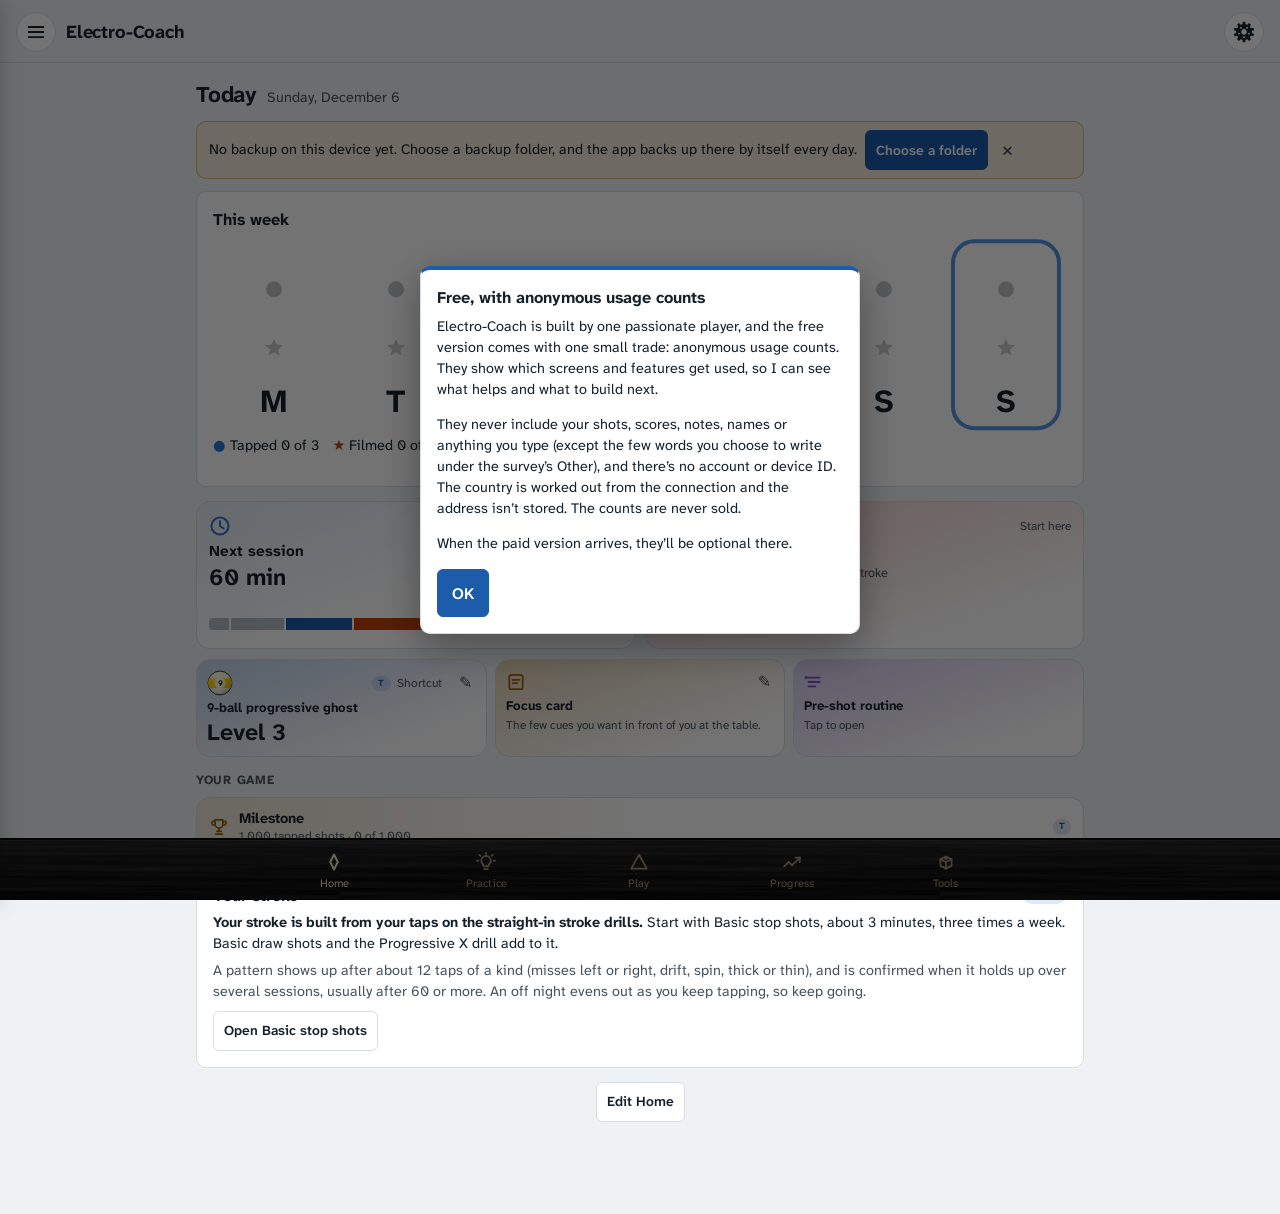
==== app/index.html @ a812d326 "Website for 0.2.14: Latest updates, the web app and the single-file copy The web app and the single-" ====
<!doctype html>
<html lang="en">
  <head>
    <meta http-equiv="Content-Security-Policy" content="default-src 'self'; script-src 'self'; style-src 'self' 'unsafe-inline'; img-src 'self' data: blob:; font-src 'self' data:; connect-src 'self' https://us.aptabase.com https://dashboard.fargorate.com; worker-src 'self'; manifest-src 'self'; object-src 'none'; base-uri 'self'; form-action 'none'">
    <meta name="ec-build" content="2026-11-21 15:36" />
    <link rel="icon" type="image/png" href="[data-uri]" />
    <link rel="apple-touch-icon" href="[data-uri]" />
    <meta charset="utf-8" />
    <meta name="viewport" content="width=device-width, initial-scale=1, viewport-fit=cover" />
    <meta name="theme-color" content="#161617" />
    <link rel="manifest" href="./manifest.webmanifest" />
    <meta name="apple-mobile-web-app-capable" content="yes" />
    <meta name="mobile-web-app-capable" content="yes" />
    <meta name="apple-mobile-web-app-title" content="Electro-Coach" />
    <meta name="apple-mobile-web-app-status-bar-style" content="black-translucent" />
    <title>Electro-Coach</title>
    <meta name="description" content="The Electro-Coach web app: a pool and billiards practice coach with drills you tap, stroke feedback, a shot visualizer, a shot clock and progress from your Railbird data. Works offline; your data stays on your device." />
    <script type="module" crossorigin src="./assets/index-DSgg0f5t.js"></script>
    <link rel="stylesheet" crossorigin href="./assets/index-w09QGzoh.css">
  </head>
  <body>
    <div id="app"></div>
  </body>
</html>
---- app/assets/index-w09QGzoh.css ----
@font-face{font-family:Atkinson Hyperlegible Next;font-style:normal;font-display:swap;font-weight:400;src:url(./atkinson-hyperlegible-next-latin-ext-400-normal-BalHKn7d.woff2) format("woff2"),url(./atkinson-hyperlegible-next-latin-ext-400-normal-qxMiU51n.woff) format("woff");unicode-range:U+0100-02BA,U+02BD-02C5,U+02C7-02CC,U+02CE-02D7,U+02DD-02FF,U+0304,U+0308,U+0329,U+1D00-1DBF,U+1E00-1E9F,U+1EF2-1EFF,U+2020,U+20A0-20AB,U+20AD-20C0,U+2113,U+2C60-2C7F,U+A720-A7FF}@font-face{font-family:Atkinson Hyperlegible Next;font-style:normal;font-display:swap;font-weight:400;src:url(./atkinson-hyperlegible-next-latin-400-normal-FfmJh7DR.woff2) format("woff2"),url(./atkinson-hyperlegible-next-latin-400-normal-DPp7N0cD.woff) format("woff");unicode-range:U+0000-00FF,U+0131,U+0152-0153,U+02BB-02BC,U+02C6,U+02DA,U+02DC,U+0304,U+0308,U+0329,U+2000-206F,U+20AC,U+2122,U+2191,U+2193,U+2212,U+2215,U+FEFF,U+FFFD}@font-face{font-family:Atkinson Hyperlegible Next;font-style:normal;font-display:swap;font-weight:600;src:url(./atkinson-hyperlegible-next-latin-ext-600-normal-kZZEtAc7.woff2) format("woff2"),url(./atkinson-hyperlegible-next-latin-ext-600-normal-BBAQIogt.woff) format("woff");unicode-range:U+0100-02BA,U+02BD-02C5,U+02C7-02CC,U+02CE-02D7,U+02DD-02FF,U+0304,U+0308,U+0329,U+1D00-1DBF,U+1E00-1E9F,U+1EF2-1EFF,U+2020,U+20A0-20AB,U+20AD-20C0,U+2113,U+2C60-2C7F,U+A720-A7FF}@font-face{font-family:Atkinson Hyperlegible Next;font-style:normal;font-display:swap;font-weight:600;src:url(./atkinson-hyperlegible-next-latin-600-normal-BBuhw47K.woff2) format("woff2"),url(./atkinson-hyperlegible-next-latin-600-normal-BhgCag5w.woff) format("woff");unicode-range:U+0000-00FF,U+0131,U+0152-0153,U+02BB-02BC,U+02C6,U+02DA,U+02DC,U+0304,U+0308,U+0329,U+2000-206F,U+20AC,U+2122,U+2191,U+2193,U+2212,U+2215,U+FEFF,U+FFFD}@font-face{font-family:Atkinson Hyperlegible Next;font-style:normal;font-display:swap;font-weight:700;src:url(./atkinson-hyperlegible-next-latin-ext-700-normal-CBw-mJf_.woff2) format("woff2"),url(./atkinson-hyperlegible-next-latin-ext-700-normal-292QVhS1.woff) format("woff");unicode-range:U+0100-02BA,U+02BD-02C5,U+02C7-02CC,U+02CE-02D7,U+02DD-02FF,U+0304,U+0308,U+0329,U+1D00-1DBF,U+1E00-1E9F,U+1EF2-1EFF,U+2020,U+20A0-20AB,U+20AD-20C0,U+2113,U+2C60-2C7F,U+A720-A7FF}@font-face{font-family:Atkinson Hyperlegible Next;font-style:normal;font-display:swap;font-weight:700;src:url(./atkinson-hyperlegible-next-latin-700-normal-Dpiyiu63.woff2) format("woff2"),url(./atkinson-hyperlegible-next-latin-700-normal-C2qZD_Q9.woff) format("woff");unicode-range:U+0000-00FF,U+0131,U+0152-0153,U+02BB-02BC,U+02C6,U+02DA,U+02DC,U+0304,U+0308,U+0329,U+2000-206F,U+20AC,U+2122,U+2191,U+2193,U+2212,U+2215,U+FEFF,U+FFFD}:root{color-scheme:light;--surface: #eef2f4;--card: #ffffff;--ink: #14212b;--ink-2: #44535e;--muted: #46525b;--line: #d6dee3;--grid: #e4e9ec;--accent: #1c5cab;--accent-ink: #ffffff;--rail: #1e1e20;--rail-edge: #060607;--pearl: #efe4cc;--pearl-dim: #8c7a63;--kept: #2a78d6;--kept-wash: rgba(42, 120, 214, .12);--excluded: #9aa6ae;--good: #008300;--warn: #b26b00;--bad: #c43b3a;--good-text: #005f00;--warn-text: #774600;--bad-text: #9a2020;--bad-tint: color-mix(in srgb, var(--bad) 12%, var(--card));--bad-tint-ink: #7a1515;--t-strong: #2e8b3e;--t-emerging: #8fc271;--t-neutral: #b4bec5;--film: #c2410c;--t-watch: #eea15a;--t-weak: #c63b2f;--radius-s: 6px;--radius-m: 10px;font-family:Atkinson Hyperlegible Next,system-ui,sans-serif;font-size:calc(100% * var(--text-scale, 1));line-height:1.45;color:var(--ink);background:var(--surface);-webkit-text-size-adjust:100%}@media(prefers-color-scheme:dark){:root:not([data-theme=light]){color-scheme:dark;--t-strong: #44a956;--t-emerging: #6f9f58;--t-neutral: #5d6b74;--film: #f08a4b;--t-watch: #d48a42;--t-weak: #e2625a;--surface: #10171c;--card: #182229;--ink: #e8eef2;--ink-2: #c6d0d7;--muted: #a9b5bd;--line: #2b3841;--grid: #22303a;--accent: #3987e5;--accent-ink: #08131c;--rail: #1b1b1d;--rail-edge: #050506;--pearl: #e9dcc0;--pearl-dim: #7a6a55;--kept: #3987e5;--kept-wash: rgba(57, 135, 229, .16);--excluded: #7d8b95;--good: #2a8236;--warn: #d99a2b;--bad: #c43b3a;--good-text: #6fd06f;--warn-text: #f0b552;--bad-text: #ff9b96;--bad-tint: color-mix(in srgb, var(--bad) 20%, var(--card));--bad-tint-ink: #ffe1de}}:root[data-theme=dark]{color-scheme:dark;--t-strong: #44a956;--t-emerging: #6f9f58;--t-neutral: #5d6b74;--film: #f08a4b;--t-watch: #d48a42;--t-weak: #e2625a;--surface: #10171c;--card: #182229;--ink: #e8eef2;--ink-2: #c6d0d7;--muted: #a9b5bd;--line: #2b3841;--grid: #22303a;--accent: #3987e5;--accent-ink: #08131c;--rail: #1b1b1d;--rail-edge: #050506;--pearl: #e9dcc0;--pearl-dim: #7a6a55;--kept: #3987e5;--kept-wash: rgba(57, 135, 229, .16);--excluded: #7d8b95;--good: #2a8236;--warn: #d99a2b;--bad: #c43b3a;--good-text: #6fd06f;--warn-text: #f0b552;--bad-text: #ff9b96;--bad-tint: color-mix(in srgb, var(--bad) 20%, var(--card));--bad-tint-ink: #ffe1de}*{box-sizing:border-box}html,body{margin:0;background:var(--surface)}body{min-height:100dvh}button,input,select,textarea{font:inherit;color:inherit}a{color:var(--accent)}:focus-visible{outline:3px solid var(--accent);outline-offset:2px}.num{font-variant-numeric:tabular-nums}.app{display:grid;grid-template-rows:auto 1fr auto;grid-template-columns:minmax(0,1fr);min-height:100dvh}.top{display:flex;align-items:center;justify-content:space-between;gap:12px;padding:calc(env(safe-area-inset-top) + 12px) 16px 10px;background:var(--surface);position:sticky;top:0;z-index:5;border-bottom:1px solid var(--line)}.top h1{font-size:1.15rem;margin:0;font-weight:700;letter-spacing:-.01em}.top .status{font-size:.82rem;color:var(--muted)}.icon-btn{width:40px;height:40px;border-radius:50%;border:1px solid var(--line);background:var(--card);display:grid;place-items:center;cursor:pointer}.icon-btn svg{width:22px;height:22px}main{padding:16px;max-width:920px;width:100%;min-width:0;margin:0 auto}.controls>label{flex:1 1 130px}.controls select,.controls input{width:100%}.rail{position:sticky;bottom:0;z-index:5;background:linear-gradient(var(--rail),var(--rail-edge));border-top:3px solid var(--rail-edge);padding:6px 4px calc(env(safe-area-inset-bottom) + 6px);box-shadow:inset 0 1px #ffffff12}.rail ul{list-style:none;margin:0 auto;padding:0;display:flex;max-width:760px;overflow-x:auto;scroll-snap-type:x proximity;scrollbar-width:none;-webkit-overflow-scrolling:touch}.rail ul::-webkit-scrollbar{display:none}.rail li{flex:1 0 auto;scroll-snap-align:start}.rail.fade-r ul{-webkit-mask-image:linear-gradient(90deg,#000 calc(100% - 28px),transparent);mask-image:linear-gradient(90deg,#000 calc(100% - 28px),transparent)}.rail.fade-l ul{-webkit-mask-image:linear-gradient(90deg,transparent,#000 28px);mask-image:linear-gradient(90deg,transparent,#000 28px)}.rail.fade-l.fade-r ul{-webkit-mask-image:linear-gradient(90deg,transparent,#000 28px,#000 calc(100% - 28px),transparent);mask-image:linear-gradient(90deg,transparent,#000 28px,#000 calc(100% - 28px),transparent)}.rail button{width:100%;background:none;border:0;cursor:pointer;display:grid;justify-items:center;gap:4px;padding:6px 3px 2px;white-space:nowrap;min-height:44px;min-width:3.6em;color:var(--pearl-dim);font-size:.7rem;letter-spacing:.01em}.rail .diamond{width:11px;height:11px;transform:rotate(45deg);border:1.5px solid var(--pearl-dim);border-radius:1px;transition:background .16s,border-color .16s,transform .16s}.rail button[aria-current=page]{color:var(--pearl)}.rail button[aria-current=page] .diamond{background:var(--pearl);border-color:var(--pearl);transform:rotate(45deg) scale(1.25)}.rail button.later{opacity:.55}@media(prefers-reduced-motion:reduce){.rail .diamond{transition:none}}h2{font-size:1.4rem;margin:4px 0;letter-spacing:-.01em}h3{font-size:1.02rem;margin:0 0 8px}.lede{color:var(--ink-2);margin:0 0 16px;max-width:62ch}.card{background:var(--card);border:1px solid var(--line);border-radius:var(--radius-m);padding:16px;margin-bottom:14px}.card.flat{background:transparent;border-style:dashed}.muted{color:var(--muted)}.small{font-size:.9rem}.row{display:flex;gap:10px;flex-wrap:wrap;align-items:center}.spacer{flex:1}.btn{display:inline-flex;align-items:center;gap:8px;cursor:pointer;border-radius:var(--radius-s);border:1px solid var(--line);background:var(--card);padding:9px 14px;min-height:42px;font-weight:600}.btn.primary{background:var(--accent);color:var(--accent-ink);border-color:var(--accent)}.btn.danger{color:var(--bad-text)}.btn:disabled{opacity:.5;cursor:default}.drop{border:2px dashed var(--line);border-radius:var(--radius-m);padding:28px 16px;display:grid;justify-items:center;gap:10px;text-align:center;background:var(--card)}.drop.over{border-color:var(--accent);background:var(--kept-wash)}.facts{display:grid;grid-template-columns:repeat(auto-fit,minmax(130px,1fr));gap:12px 18px;margin:4px 0 0}.facts div{display:grid;gap:2px}.facts dt{font-size:.8rem;color:var(--muted)}.facts dd{margin:0;font-size:1.25rem;font-weight:700;font-variant-numeric:tabular-nums}table{width:100%;border-collapse:collapse;font-size:.9rem}th,td{text-align:left;padding:7px 8px;border-bottom:1px solid var(--grid);vertical-align:top}th{font-weight:600;color:var(--ink-2);font-size:.82rem}td.n,th.n{text-align:right;font-variant-numeric:tabular-nums}.scroll-x{overflow-x:auto}.notice{border-left:4px solid var(--warn);padding:8px 12px;background:var(--card);border-radius:0 var(--radius-s) var(--radius-s) 0;margin:8px 0}.notice.bad{border-color:var(--bad)}.notice.good{border-color:var(--good)}.controls{display:flex;gap:8px;flex-wrap:wrap;margin-bottom:12px}.controls label{display:grid;gap:3px;font-size:.78rem;color:var(--muted)}select,input[type=date],input[type=number]{background:var(--card);border:1px solid var(--line);border-radius:var(--radius-s);padding:7px 9px;min-height:40px;font-size:.92rem}.seg{--seg-min: 0px;display:grid;grid-template-columns:repeat(auto-fit,minmax(var(--seg-min),1fr));gap:1px;width:100%;max-width:100%;border:1px solid var(--line);border-radius:var(--radius-s);overflow:hidden;background:var(--line)}.seg:has(>:nth-child(5)){--seg-min: 76px}.seg.seg-num{--seg-min: 36px}.seg>button,.seg>.dd-seg-opt{border:0;background:var(--card);padding:7px 6px;min-height:38px;min-width:0;cursor:pointer;font-size:.86rem;display:flex;align-items:center;justify-content:center;gap:7px;text-align:center;white-space:normal;line-height:1.15}.seg>button[aria-pressed=true],.seg>.dd-seg-opt[aria-checked=true]{background:var(--accent);color:var(--accent-ink)}.chips{display:flex;gap:6px;overflow-x:auto;padding-bottom:4px;margin-bottom:10px;scrollbar-width:thin}.chips button{flex:none;border:1px solid var(--line);background:var(--card);border-radius:999px;padding:6px 13px;cursor:pointer;font-size:.88rem;min-height:36px}.chips button[aria-pressed=true]{border-color:var(--accent);background:var(--accent);color:var(--accent-ink)}.month{font-size:.85rem;color:var(--muted);margin:18px 0 6px;font-weight:600}.session{display:grid;grid-template-columns:52px 1fr auto;gap:10px;align-items:center;padding:10px 12px;cursor:pointer;width:100%;text-align:left;background:var(--card);border:1px solid var(--line);border-radius:var(--radius-s);margin-bottom:6px}.session .day{font-size:1.25rem;font-weight:700;line-height:1;text-align:center}.session .day small{display:block;font-size:.7rem;color:var(--muted);font-weight:400;margin-top:3px}.session .rate{text-align:right;font-variant-numeric:tabular-nums;font-weight:700}.session .rate small{display:block;font-weight:400;color:var(--muted);font-size:.75rem}.type{display:inline-block;font-size:.74rem;padding:1px 7px;border-radius:999px;border:1px solid var(--line);color:var(--ink-2);margin-left:6px}.session-detail{margin:-2px 0 10px;padding:10px 12px;border:1px solid var(--line);border-top:0;border-radius:0 0 var(--radius-s) var(--radius-s);background:var(--card);font-size:.9rem}.chart{width:100%;display:block;overflow:visible}.chart text{fill:var(--muted);font-size:calc(11px * var(--chart-text, 1));font-family:inherit}.chart .tick{stroke:var(--grid);stroke-width:1}.chart .axis{stroke:var(--line);stroke-width:1}.chart .label-ink{fill:var(--ink-2)}.chart .hit{fill:transparent;cursor:pointer}.chart .sel{fill:var(--kept-wash)}.legend{display:flex;gap:14px;flex-wrap:wrap;font-size:.82rem;color:var(--ink-2);margin:2px 0 8px}.legend span{display:inline-flex;align-items:center;gap:6px}.swatch{width:12px;height:12px;border-radius:3px;display:inline-block}.panel-title{font-size:.88rem;font-weight:600;color:var(--ink-2);margin:12px 0 2px}.bin-detail{border-top:1px solid var(--grid);margin-top:8px;padding-top:10px;font-size:.9rem}details summary{cursor:pointer;font-weight:600;padding:4px 0}.toggle-row{display:flex;align-items:center;justify-content:space-between;gap:12px;padding:10px 0;border-bottom:1px solid var(--grid)}.toggle-row:last-child{border-bottom:0}.toggle-row .why{font-size:.82rem;color:var(--muted);max-width:52ch}.toggle-row input[type=number]{width:84px}.btn-s{min-height:40px;padding:5px 10px;font-size:.86rem}code{font-family:ui-monospace,Cascadia Mono,Consolas,monospace;font-size:.88em;background:var(--grid);padding:1px 5px;border-radius:4px}textarea,input[type=text],.fargo-q{width:100%;background:var(--card);border:1px solid var(--line);border-radius:var(--radius-s);padding:8px 10px;font-size:.95rem}textarea.mono{font-family:ui-monospace,Consolas,monospace;font-size:.8rem}.field{display:grid;gap:4px;font-size:.82rem;color:var(--muted);margin-bottom:10px}.table-dia{width:100%;height:auto;display:block}.table-dia .dia-label{font-size:2.1px;font-family:inherit;font-weight:600}.table-dia .on-cloth{fill:#f3f0e6;paint-order:stroke;stroke:#00000059;stroke-width:.35px}.table-dia .dia-num{font-size:1px;font-weight:700;fill:#111;font-family:inherit}.dia-key{margin:8px 0 6px;font-size:.78rem;gap:6px 12px}.drill-group{margin:18px 0 6px}.drill-group h3{font-size:1.1rem}.drill-list{display:flex;gap:10px;margin-top:8px;overflow-x:auto;overscroll-behavior-x:contain;scroll-snap-type:x mandatory;padding:2px 2px 8px;scrollbar-width:thin}.drill-list>.drill-card{flex:0 0 min(82%,300px);scroll-snap-align:start}.drill-card{display:grid;grid-template-columns:62px minmax(0,1fr);gap:12px;align-items:center;text-align:left;background:var(--card);border:1px solid var(--line);border-radius:var(--radius-m);padding:10px 12px;cursor:pointer}.drill-card:hover{border-color:var(--accent)}.drill-card-text{display:grid;gap:3px;min-width:0}.drill-name{font-weight:700}.drill-card.add{border-style:dashed;background:transparent}.add-plus{width:62px;height:62px;display:grid;place-items:center;font-size:1.8rem;color:var(--muted);border:1px dashed var(--line);border-radius:var(--radius-s)}.drill-detail{display:grid;grid-template-columns:minmax(0,340px) minmax(0,1fr);gap:22px;align-items:start}@media(max-width:680px){.drill-detail{grid-template-columns:minmax(0,1fr)}.drill-figure{max-width:340px;width:100%;margin:0 auto}}.drill-figure{display:grid;gap:6px;justify-items:start}.drill-text{min-width:0}.setup{margin:4px 0 6px;padding-left:18px}.setup li{margin-bottom:3px}.tag-list{display:grid;gap:6px}.tag-chip{display:inline-flex;align-items:center;gap:8px;flex-wrap:wrap}.tag-chip code{font-size:1rem;padding:4px 8px}.tally-row{padding:10px 0;border-bottom:1px solid var(--grid)}.tally-row:last-child{border-bottom:0}.capture{color:var(--ink-2)}.layout-editor{width:100%;display:grid;gap:6px}.tally{max-width:560px;margin:0 auto}.tally-top{display:flex;align-items:center;gap:8px;flex-wrap:wrap}.tally-body{display:grid;gap:10px;margin-top:14px}.tl-side,.tl-taps{display:grid;gap:10px;min-width:0}.tally-facts dd{font-size:calc(1.6 * var(--u))}.tap{border:0;border-radius:var(--radius-m);cursor:pointer;font-weight:700;font-size:calc(1.15 * var(--u));display:grid;place-items:center;gap:2px;min-height:76px;padding:10px;color:var(--ink);background:var(--card);box-shadow:inset 0 0 0 1.5px var(--line);touch-action:manipulation;-webkit-tap-highlight-color:transparent;user-select:none}.tap small{font-weight:400;font-size:calc(.74 * var(--u));color:var(--muted)}.tap:active{transform:scale(.98)}.tap-make{background:var(--good);color:#fff;box-shadow:none;min-height:104px;font-size:calc(1.45 * var(--u))}.tap-make small{color:#ffffffd9}.tap-miss{box-shadow:inset 0 0 0 2px var(--bad)}.btn.ghost-miss{box-shadow:inset 0 0 0 2px var(--bad);border-color:var(--bad)}.btn.ghost-line{box-shadow:inset 0 0 0 2px var(--warn);border-color:var(--warn)}.tap-carry{box-shadow:inset 0 0 0 3px var(--warn);min-height:76px;font-size:calc(1.2 * var(--u))}.tap-cb{min-height:60px;font-size:calc(1 * var(--u))}.tap-pair{display:grid;grid-template-columns:1fr 1fr;gap:10px}.ball-grid{display:grid;gap:8px}.tap-ball{min-height:64px;font-size:calc(1.5 * var(--u))}.rack-strip{display:flex;flex-wrap:wrap;gap:6px}.rack{min-width:32px;height:32px;border-radius:50%;display:grid;place-items:center;font-weight:700;border:1.5px solid var(--warn);font-variant-numeric:tabular-nums}.rack.done{background:var(--good);border-color:var(--good);color:#fff}.side-pick{display:grid;grid-template-columns:1fr 1fr;gap:10px}.side-pick button{border:2px solid var(--line);background:var(--card);border-radius:var(--radius-m);padding:12px 8px;cursor:pointer;display:grid;gap:2px;font-weight:700;font-size:1.05rem}.side-pick button small{font-weight:400;font-size:.78rem;color:var(--muted)}.side-pick button[aria-pressed=true]{border-color:var(--accent);background:var(--kept-wash)}.switch-row{display:flex;align-items:center;gap:8px;color:var(--ink-2)}.seg-big>button{min-height:46px;font-size:.98rem}.tally-table td,.tally-table th{padding:5px 8px}.tally-table.compact{font-size:.85rem}.mini-meter{display:inline-grid;grid-template-columns:60px auto;align-items:center;gap:6px}.mini-meter:before{content:"";grid-area:1 / 1;height:6px;border-radius:3px;background:var(--grid)}.mini-meter span{grid-area:1 / 1;height:6px;border-radius:3px;background:var(--kept);justify-self:start}.undo-row{display:flex;align-items:center;gap:12px;margin-top:14px;flex-wrap:wrap}.flash{font-size:.9rem;color:var(--ink-2);min-height:1.3em}.tally-banner{width:100%;text-align:left;border:0;cursor:pointer;margin-bottom:12px;background:var(--good);color:#fff;font-weight:600;padding:10px 14px;border-radius:var(--radius-s)}.tap-ball.picked{box-shadow:inset 0 0 0 3px var(--accent);background:var(--kept-wash)}.tap:disabled{opacity:.45;cursor:default;transform:none}.tap-line{box-shadow:inset 0 0 0 2px var(--ink-2);border:0;background-image:repeating-linear-gradient(135deg,transparent 0 7px,var(--grid) 7px 9px)}.rack.line{border-style:dashed;border-color:var(--ink-2)}.rack.mini{min-width:20px;height:20px;font-size:.7rem;font-style:normal;display:inline-grid}.ends-table td.bar{width:45%}.ends-bar{display:flex;height:10px;gap:2px}.ends-bar span{border-radius:2px}.ends-bar .m{background:var(--warn)}.ends-bar .l{background:var(--ink-2);opacity:.55}.ends-bar .c{background:var(--accent);opacity:.7}.ends-bar .s{background:var(--bad, #c0392b)}.layout-now{padding:8px 10px;margin:0 0 8px}.layout-name{display:flex;align-items:center;gap:6px;flex-wrap:wrap;font-size:calc(1.05 * var(--u))}.t-strong{fill:var(--t-strong);background:var(--t-strong)}.t-emerging{fill:var(--t-emerging);background:var(--t-emerging)}.t-neutral{fill:var(--t-neutral);background:var(--t-neutral)}.t-watch{fill:var(--t-watch);background:var(--t-watch)}.t-weak{fill:var(--t-weak);background:var(--t-weak)}.t-cond{fill:var(--excluded)}.chart .zero{stroke:var(--ink-2);stroke-width:1.2}.chart .ci{stroke:var(--ink);stroke-width:1.4;stroke-linecap:round}.chart .cur{fill:var(--accent);stroke:var(--card);stroke-width:1.5}.chart .cur.hollow{fill:var(--card);stroke:var(--accent)}.chart .band{fill:var(--kept-wash)}.chart .curve{stroke:var(--kept);stroke-width:2;stroke-linejoin:round}.chart .curve-dot{fill:var(--kept);stroke:var(--card);stroke-width:2}.chart .axis-mini{font-size:calc(10px * var(--chart-text, 1))}.forest-group{margin-top:10px}.forest-head{font-size:.82rem;font-weight:700;color:var(--ink-2);padding:6px 0 2px;border-bottom:1px solid var(--grid)}.forest-head .muted{font-weight:400}.forest-row{border-bottom:1px solid var(--grid);padding:4px 0 2px}.forest-row svg{display:block}.forest-label{width:100%;display:flex;justify-content:space-between;align-items:center;gap:10px;background:none;border:0;padding:2px 0;min-height:40px;font-size:.86rem;text-align:left;cursor:pointer;color:var(--ink)}.forest-row.open{background:var(--kept-wash)}.seg-detail{padding:6px 2px 8px;display:grid;gap:3px}.axis-note{text-align:center;margin-top:6px}.radar text{font-size:calc(10.5px * var(--chart-text, 1))}.pred{display:grid;grid-template-columns:minmax(0,1.3fr) minmax(0,1fr);gap:18px;align-items:start}@media(max-width:640px){.pred{grid-template-columns:minmax(0,1fr)}}.pred-inputs{display:grid;gap:10px}.pred-field{display:grid;grid-template-columns:minmax(0,1fr) auto;grid-template-areas:"lab num" "rng rng";gap:2px 8px;font-size:.86rem;align-items:center}.pred-field>span:first-child{grid-area:lab;color:var(--ink-2)}.pred-field input[type=range]{grid-area:rng;width:100%;accent-color:var(--accent)}.pred-num{grid-area:num;display:inline-flex;align-items:center;gap:4px}.pred-num input{width:72px;min-height:34px;padding:4px 6px}.pred-out{background:var(--surface);border-radius:var(--radius-m);padding:14px}.pred-label{font-size:.82rem;color:var(--muted)}.pred-big{font-size:3rem;font-weight:700;line-height:1.05}.meter{height:8px;border-radius:4px;background:var(--grid);margin-top:8px;overflow:hidden}.meter span{display:block;height:100%;background:var(--kept);border-radius:4px}details.card>summary{font-size:1.02rem}.heat-single{max-width:440px;margin:0 auto}.heat-pair{display:grid;grid-template-columns:1fr 1fr;gap:10px;max-width:760px;margin:0 auto}.heat-fig{margin:0}.heat-fig figcaption{font-size:.82rem;margin-bottom:4px}.table-dia.heat .contour{fill:none;stroke:#1b1b1b;stroke-linecap:round;opacity:.75}.table-dia.heat .contour-label{font-size:2.2px;font-weight:700;fill:#1b1b1b;paint-order:stroke;stroke:#fbfbf7;stroke-width:.6px;font-family:inherit}.heat-legend{max-width:440px;margin:12px auto 0;display:grid;gap:4px}.heat-legend .bar{height:12px;border-radius:6px;border:1px solid var(--line)}.heat-legend .ticks{display:flex;justify-content:space-between;color:var(--ink-2)}.readout{border-top:1px solid var(--line);margin-top:14px;padding-top:12px}.heat-legend .bar-wrap{position:relative;padding-bottom:9px}.heat-legend .avg-mark{position:absolute;bottom:0;width:0;height:0;transform:translate(-6px);border-left:6px solid transparent;border-right:6px solid transparent;border-bottom:8px solid var(--ink)}.tiles{display:grid;grid-template-columns:repeat(auto-fill,minmax(150px,1fr));gap:8px;margin-bottom:12px}.tile,.pmeter{background:var(--card);border:1px solid var(--line);border-radius:var(--radius-m);padding:10px 12px;border-top:4px solid var(--t-neutral);min-width:0}.tile.good,.pmeter.good{border-top-color:var(--t-strong)}.tile.bad,.pmeter.bad{border-top-color:var(--t-weak)}.tile-title,.meter-title{font-size:.82rem;font-weight:700;color:var(--ink-2)}.tile-big{font-size:1.6rem;font-weight:700;line-height:1.15;margin-top:2px}.meter-grid{display:grid;grid-template-columns:repeat(auto-fill,minmax(240px,1fr));gap:10px}.pmeter{border-top-width:4px}.x-btn{border:0;background:none;color:var(--muted);font-size:1.2rem;line-height:1;cursor:pointer;padding:0 4px;min-height:28px}.subcard{border:1px dashed var(--line);border-radius:var(--radius-s);padding:10px 12px}.bar-meter{position:relative;height:10px;border-radius:5px;background:var(--grid);margin:6px 0 4px}.bar-meter .fill{height:100%;border-radius:5px;background:var(--kept)}.bar-meter .tick{position:absolute;top:-3px;width:2px;height:16px;background:var(--ink);transform:translate(-1px)}.tchart{display:block;overflow:visible}.tchart .grid{stroke:var(--grid);stroke-width:1}.tchart .axis{stroke:var(--muted)}.tchart .tick{fill:var(--muted);font-size:calc(10.5px * var(--chart-text, 1));font-family:inherit}.tchart .ref{stroke:var(--ink-2);stroke-width:1;stroke-dasharray:3 3;opacity:.7}.tchart .freeze{stroke:var(--warn);stroke-width:1.5;stroke-dasharray:5 4}.tchart .freeze-label{fill:var(--warn-text)}.tchart .band{fill:var(--kept-wash);stroke:none}.tchart .line{fill:none;stroke:var(--ink);stroke-width:2;stroke-linejoin:round}.tchart .line2{fill:none;stroke:var(--muted);stroke-width:1.6;stroke-dasharray:5 3}.tchart .dot{fill:var(--kept);fill-opacity:.55;stroke:var(--kept);stroke-width:1}.tchart .dot.hollow{fill:var(--card);fill-opacity:1}.tchart .dot.clipped{stroke-dasharray:2 1.5}.tchart .dot.sel{stroke:var(--ink);stroke-width:2;fill-opacity:.9}.tchart .marker line{stroke:var(--muted);stroke-width:1;stroke-dasharray:1 2.5}.tchart .marker rect{fill:var(--card);stroke:var(--ink-2);stroke-width:1.2}.tchart .marker text{font-size:calc(9.5px * var(--chart-text, 1));font-weight:700;fill:var(--ink);font-family:inherit}.tchart.compact .marker line{stroke-dasharray:1 2;opacity:.8}.railbird-role summary{cursor:pointer}.railbird-role .usage-list{margin-top:8px}details.railbird-role:not(.card){margin-top:10px;padding-top:8px;border-top:1px solid var(--line)}.feedback-card,.request-drill{gap:10px}.th-grid{margin:8px 0 6px;display:grid;grid-template-columns:auto auto auto auto;justify-content:start;gap:6px 10px;align-items:center}.th-grid select{min-width:0;padding-left:8px;padding-right:4px}.th-head{color:var(--muted);font-size:.85em}.th-join{color:var(--muted)}.th-rules{margin:4px 0 8px;display:grid;gap:3px}.th-rules b{color:var(--ink-2);font-weight:600}.note-form{display:flex;flex-wrap:wrap;gap:8px;align-items:end}.note-form label{display:grid;gap:3px;color:var(--muted)}.note-form .grow{flex:1 1 220px}.note-form input,.note-form select{width:100%}.note-list{list-style:none;padding:0;margin:12px 0 0;display:grid;gap:8px}.note-list li{display:flex;gap:10px;align-items:start;border-top:1px solid var(--line);padding-top:8px;flex-wrap:wrap}.note-list .grow{flex:1 1 200px;min-width:0}.note-num{display:inline-grid;place-items:center;width:22px;height:22px;border-radius:50%;border:1.2px solid var(--ink-2);font-size:.75rem;font-weight:700;flex:none}.btn[aria-pressed=true]{border-color:var(--good);color:var(--good-text)}.blocks{list-style:none;padding:0;margin:0;display:grid;gap:10px}.blocks li{display:flex;gap:12px;align-items:start;border-top:1px solid var(--line);padding-top:10px}.blocks li:first-child{border-top:0;padding-top:0}.blocks .grow,.plan-item .grow{flex:1 1 auto}.block-min{flex:none;min-width:44px;font-size:1.25rem;font-weight:700;color:var(--accent)}.block-title{font-weight:700}.cue{margin-top:4px;font-style:italic;color:var(--ink-2)}.plan-item{border-top:1px solid var(--line);padding:12px 0}.plan-item:first-of-type{border-top:0;padding-top:0}.plan-item.is-hidden{opacity:.55}.plan-rank{flex:none;display:inline-grid;place-items:center;width:26px;height:26px;border-radius:50%;background:var(--ink);color:var(--card);font-weight:700;font-size:.85rem}.plan-cost{flex:none;text-align:right}.plan-cost b{font-size:1.35rem}.plan-item.plan-row{border:1px solid var(--line);border-top:1px solid var(--line);border-radius:14px;padding:10px 12px;margin:8px 0;background:linear-gradient(90deg,color-mix(in srgb,var(--tone-red) 14%,var(--card)),var(--card) 60%)}.plan-item.plan-row:first-of-type{padding-top:10px}.plan-item.plan-row.strength{background:linear-gradient(90deg,color-mix(in srgb,var(--tone-green) 14%,var(--card)),var(--card) 60%)}.plan-row .pr-top{display:flex;align-items:center;gap:10px}.plan-row .pr-mid{flex:1 1 auto;min-width:0;display:grid;gap:2px}.plan-row .pr-drills{line-height:1.5}.plan-row .pr-drills .link-btn{padding:0;font-size:inherit}.plan-row .pr-line{display:block;width:80px;margin-top:2px}.plan-row .plan-cost b{font-size:1.1rem}:root[data-palette=teal]{--kept: #0f8a7e;--kept-wash: rgba(15, 138, 126, .13)}@media(prefers-color-scheme:dark){:root:not([data-theme=light])[data-palette=teal]{--kept: #2bb5a6;--kept-wash: rgba(43, 181, 166, .18)}}:root[data-theme=dark][data-palette=teal]{--kept: #2bb5a6;--kept-wash: rgba(43, 181, 166, .18)}:root[data-palette=violet]{--kept: #6a4fc7;--kept-wash: rgba(106, 79, 199, .13)}@media(prefers-color-scheme:dark){:root:not([data-theme=light])[data-palette=violet]{--kept: #9a83f0;--kept-wash: rgba(154, 131, 240, .18)}}:root[data-theme=dark][data-palette=violet]{--kept: #9a83f0;--kept-wash: rgba(154, 131, 240, .18)}:root[data-palette=amber]{--kept: #b06d06;--kept-wash: rgba(176, 109, 6, .13)}@media(prefers-color-scheme:dark){:root:not([data-theme=light])[data-palette=amber]{--kept: #e3a33a;--kept-wash: rgba(227, 163, 58, .18)}}:root[data-theme=dark][data-palette=amber]{--kept: #e3a33a;--kept-wash: rgba(227, 163, 58, .18)}:root[data-tiers=blue-orange]{--t-strong: #1f6fb5;--t-emerging: #7fb2e0;--t-watch: #f0a35a;--t-weak: #c8590f}@media(prefers-color-scheme:dark){:root:not([data-theme=light])[data-tiers=blue-orange]{--t-strong: #4a94e0;--t-emerging: #3f6f9c;--t-watch: #d48a42;--t-weak: #e07a2e}}:root[data-theme=dark][data-tiers=blue-orange]{--t-strong: #4a94e0;--t-emerging: #3f6f9c;--t-watch: #d48a42;--t-weak: #e07a2e}.pref-row{display:grid;gap:6px;margin-top:12px}.pref-label{font-weight:600;font-size:.9rem}.pref-swatch{display:inline-flex;border-radius:3px;overflow:hidden;border:1px solid rgba(0,0,0,.15)}.pref-swatch i{width:9px;height:14px;display:block}.clock{max-width:640px;margin:0 auto;display:grid;gap:10px;--pa: #4f8ef7;--pb: #f59e0b}.clock-top{display:grid;gap:6px}.seg.clock-mode{width:auto;flex:1 1 auto;min-width:0;max-width:300px;grid-template-columns:1fr 1fr}.clock-top>.row{flex-wrap:nowrap}.seg.clock-mode>button{font-weight:800}.clock-modes{display:grid;gap:10px;max-width:420px}.clock-modecard{display:grid;gap:3px;text-align:left;padding:14px 16px;border:1px solid var(--line);border-radius:var(--radius-s);background:var(--card);color:inherit;font:inherit;cursor:pointer}.clock-modecard b{font-size:1.05rem}.clock-pause{min-height:48px;font-weight:700;width:100%}.clock-top{margin-bottom:8px}.btn.clock-reset{color:var(--bad-text);border-color:var(--bad);font-weight:700}.btn.clock-reset:hover,.btn.clock-reset:active{background:color-mix(in srgb,var(--bad) 12%,transparent)}.clock-face{width:100%;border:0;cursor:pointer;border-radius:18px;padding:14px 16px 16px;background:#0d1418;color:#eef3f6;display:grid;justify-items:center;gap:4px;box-shadow:inset 0 0 0 1px #ffffff0f;-webkit-tap-highlight-color:transparent;border-top:10px solid var(--pa)}.clock-face.p1{border-top-color:var(--pb)}.clock-who{font-size:clamp(calc(1.6 * var(--u)),7vw,calc(2.4 * var(--u)));font-weight:800;color:var(--pa);line-height:1.1}.clock-face.p1 .clock-who{color:var(--pb)}.clock-stage{font-size:clamp(calc(1.55 * var(--u)),6.6vw,calc(2 * var(--u)));font-weight:800;color:var(--pa);text-align:center;line-height:1.15}.clock-face.p1 .clock-stage{color:var(--pb)}.clock-face.expired .clock-stage{color:#ff8a7f}.clock-num{font-size:clamp(calc(6 * var(--u)),31vw,calc(14 * var(--u)));font-weight:700;line-height:.95;letter-spacing:-.03em}.clock-face.warn .clock-num{color:#f2b13c}.clock-face.crit .clock-num{color:#ff5d4f}.clock-face.expired .clock-num{color:#ff5d4f;font-size:clamp(calc(4.5 * var(--u)),24vw,calc(9 * var(--u)));padding:.18em 0}.clock-face.expired{box-shadow:inset 0 0 0 3px #ff5d4f}.clock-bar{width:100%;height:12px;border-radius:6px;background:#ffffff1a;overflow:hidden}.clock-bar span{display:block;height:100%;background:#3fbf6f;transition:width .12s linear}.clock-face.warn .clock-bar span{background:#f2b13c}.clock-face.crit .clock-bar span,.clock-face.expired .clock-bar span{background:#ff5d4f}.clock-hint{font-size:calc(1.05 * var(--u));color:#b9c7d0;font-weight:600}.clock-big{min-height:64px;font-size:calc(1.25 * var(--u));font-weight:800;justify-content:center}.clock-wide{min-height:52px;font-size:calc(1.1 * var(--u));font-weight:700;justify-content:center}.clock-row{display:grid;grid-template-columns:repeat(auto-fit,minmax(140px,1fr));gap:10px}.clock-players{display:grid;grid-template-columns:1fr 1fr;gap:10px}.clock-player{border-radius:14px;padding:10px;display:grid;gap:6px;background:var(--card);border:3px solid color-mix(in srgb,var(--pa) 35%,transparent)}.clock-player.p1{border-color:color-mix(in srgb,var(--pb) 35%,transparent)}.clock-player.at-table{border-color:var(--pa);background:color-mix(in srgb,var(--pa) 14%,var(--card))}.clock-player.p1.at-table{border-color:var(--pb);background:color-mix(in srgb,var(--pb) 14%,var(--card))}.cp-name{font-size:clamp(calc(1.15 * var(--u)),5vw,calc(1.5 * var(--u)));font-weight:800;overflow:hidden;text-overflow:ellipsis;white-space:nowrap}.clock-player.p0 .cp-name{color:var(--pa)}.clock-player.p1 .cp-name{color:var(--pb)}.cp-tag{font-size:calc(.95 * var(--u));font-weight:700;min-height:1.2em}.cp-ext{display:grid;justify-items:center;min-height:72px;gap:0}.cp-ext-main{font-size:calc(1.6 * var(--u));font-weight:800;line-height:1.1}.cp-ext-sub{font-size:calc(.95 * var(--u));font-weight:600}.clock-newrack{display:grid;gap:10px}.btn.breaker.p0{border:3px solid var(--pa)}.btn.breaker.p1{border:3px solid var(--pb)}.clock .btn.primary[aria-pressed=true]{color:var(--accent-ink);border-color:var(--accent)}.clock-usage summary{font-weight:700;font-size:1.05rem;cursor:pointer}.usage-list{margin:0;padding-left:18px;display:grid;gap:4px}.clock-settings{display:grid;grid-template-columns:repeat(auto-fill,minmax(200px,1fr));gap:10px}.clock-settings label{display:grid;gap:4px;font-size:.85rem;color:var(--muted)}.clock-settings select,.clock-settings input[type=text]{width:100%}.bowl-sheet{display:grid;grid-template-columns:repeat(10,minmax(0,1fr));border:1.5px solid var(--ink-2);border-radius:var(--radius-s);overflow:hidden;background:var(--card)}@media(max-width:520px){.bowl-sheet{grid-template-columns:repeat(5,minmax(0,1fr))}.bowl-frame:nth-child(n+6){border-top:1.5px solid var(--ink-2)}.bowl-frame:nth-child(5){border-right:0}}.bowl-frame{border-right:1px solid var(--line);display:grid;grid-template-rows:auto auto 1fr;min-height:76px}.bowl-frame:last-child{border-right:0}.bowl-frame.current{background:var(--kept-wash)}.bowl-n{font-size:calc(.7 * var(--u));color:var(--muted);text-align:center;padding-top:2px}.bowl-marks{display:flex;justify-content:flex-end}.bowl-marks span{min-width:1.4em;height:1.6em;display:grid;place-items:center;font-weight:700;border-left:1px solid var(--line);border-bottom:1px solid var(--line);font-size:calc(.92 * var(--u))}.bowl-cum{text-align:center;font-weight:700;font-size:calc(1.1 * var(--u));align-self:center;padding:4px 0}.bowl-keys{display:grid;grid-template-columns:repeat(6,1fr);gap:8px}.bowl-key{min-height:56px;border-radius:var(--radius-s);border:1px solid var(--line);background:var(--card);font-size:calc(1.35 * var(--u));font-weight:700;cursor:pointer}.bowl-key.all{background:var(--accent);color:var(--accent-ink);border-color:var(--accent)}.bowl-key:disabled{opacity:.25;cursor:default}.game-list{list-style:none;padding:0;margin:0;display:grid;gap:8px}.game-list li{display:flex;gap:8px;align-items:center;flex-wrap:wrap;border-top:1px solid var(--line);padding-top:8px}.game-list li:first-child{border-top:0;padding-top:0}.game-list .grow{flex:1 1 200px;min-width:0}.sp-players{display:grid;grid-template-columns:1fr 1fr;gap:8px}.sp-player{background:var(--card);border:1px solid var(--line);border-radius:var(--radius-m);padding:10px 12px;min-width:0;transition:box-shadow .2s,opacity .2s}.sp-players{--at-table: #a87d00}@media(prefers-color-scheme:dark){:root:not([data-theme=light]) .sp-players{--at-table: #f2c94c}}:root[data-theme=dark] .sp-players{--at-table: #f2c94c}.sp-player.at-table{border:3px solid var(--at-table);padding:8px 10px;background:color-mix(in srgb,var(--at-table) 12%,var(--card));box-shadow:0 0 0 3px color-mix(in srgb,var(--at-table) 35%,transparent),0 0 26px color-mix(in srgb,var(--at-table) 60%,transparent);animation:at-table-glow 2.4s ease-in-out infinite}@keyframes at-table-glow{50%{box-shadow:0 0 0 4px color-mix(in srgb,var(--at-table) 45%,transparent),0 0 38px color-mix(in srgb,var(--at-table) 75%,transparent)}}@media(prefers-reduced-motion:reduce){.sp-player.at-table{animation:none}}.sp-player.at-table .sp-score{color:var(--at-table);text-shadow:0 0 18px color-mix(in srgb,var(--at-table) 70%,transparent)}.sp-player.at-table .sp-tag{color:var(--at-table)}.sp-player.waiting{opacity:.8}.sp-player.winner{border:3px solid var(--good);padding:8px 10px}.sp-name{font-weight:700;font-size:calc(1.35 * var(--u));line-height:1.2;overflow:hidden;text-overflow:ellipsis;white-space:nowrap}.sp-tag{font-size:calc(.95 * var(--u));font-weight:700;color:var(--accent);min-height:1.2em}.sp-player.winner .sp-tag{color:var(--good-text)}.sp-score{font-size:calc(3.6 * var(--u));font-weight:800;line-height:1.05}.sp-needs{font-size:calc(1.05 * var(--u));font-weight:600}.sp-fouls{color:var(--bad-text);font-weight:700;margin-top:2px;font-size:calc(.95 * var(--u))}.sp-status{display:grid;grid-template-columns:repeat(3,1fr);gap:8px;text-align:center}.sp-stat-k{font-size:calc(.9 * var(--u));color:var(--muted);font-weight:600}.sp-stat-v{font-size:calc(2.2 * var(--u));font-weight:800;line-height:1.1}.sp-choice{margin:10px 0 0;font-size:calc(1.02 * var(--u))}.sp-choice .btn{min-height:52px;font-size:calc(1.05 * var(--u))}.sp-ball{width:100%;min-height:90px;margin:12px 0 10px;border-radius:14px;border:0;background:var(--accent);color:var(--accent-ink);font-size:calc(1.9 * var(--u));font-weight:800;cursor:pointer}.sp-ends{display:grid;grid-template-columns:repeat(auto-fit,minmax(96px,1fr));gap:8px}.sp-ends .btn{justify-content:center;min-height:72px;font-size:calc(1.3 * var(--u));font-weight:700}.sp-minor{gap:8px;margin-top:10px}.sp-race{flex-wrap:wrap}.sp-race button{font-size:calc(1.05 * var(--u));font-weight:700;min-width:0}.sp-race button:disabled{opacity:.35;cursor:default}.sp-opp-pick{display:flex;flex-wrap:wrap;gap:6px;margin-bottom:10px}.sp-opp-pick .btn[aria-pressed=true]{background:var(--accent);color:var(--accent-ink);border-color:var(--accent)}.sp-lag-btns{display:grid;gap:8px}.sp-lag-btns .btn{justify-content:center;min-height:60px;font-size:calc(1.25 * var(--u));font-weight:700}.sp-land{position:fixed;inset:0;z-index:30;background:var(--surface);display:grid;grid-template-columns:1.15fr 1fr;gap:12px;padding:max(8px,env(safe-area-inset-top)) max(12px,env(safe-area-inset-right)) max(8px,env(safe-area-inset-bottom)) max(12px,env(safe-area-inset-left))}.sp-land-l,.sp-land-r{min-height:0;overflow-y:auto;display:flex;flex-direction:column;gap:8px}.sp-land-l .sp-players{flex:1}.sp-land .sp-score{font-size:clamp(calc(3 * var(--u)),22vh,calc(6.5 * var(--u)))}.sp-land .sp-name{font-size:calc(1.5 * var(--u))}.sp-land .sp-stat-v{font-size:calc(2 * var(--u))}.sp-land .sp-ball{flex:1;min-height:80px;margin:0;font-size:calc(2.2 * var(--u))}.sp-land .sp-ends{grid-template-columns:repeat(auto-fit,minmax(80px,1fr))}.sp-land .sp-ends .btn{min-height:64px;font-size:calc(1.15 * var(--u))}.sp-land .sp-minor{margin-top:0}.sp-land .sp-choice{margin:0}.top{gap:10px}.menu-btn svg{width:22px;height:22px}.drawer-wrap{position:fixed;inset:0;z-index:30;pointer-events:none}.drawer-scrim{position:absolute;inset:0;background:#00000073;opacity:0;transition:opacity .18s}.drawer{position:absolute;top:0;bottom:0;left:0;width:min(330px,86vw);background:var(--surface);border-right:1px solid var(--line);transform:translate(-102%);transition:transform .2s ease-out;display:flex;flex-direction:column;padding-top:env(safe-area-inset-top);box-shadow:4px 0 24px #00000040}.drawer-wrap.open{pointer-events:auto}.drawer-wrap.open .drawer-scrim{opacity:1}.drawer-wrap.open .drawer{transform:none}@media(prefers-reduced-motion:reduce){.drawer,.drawer-scrim{transition:none}}.drawer-head{display:flex;gap:8px;align-items:center;padding:12px;border-bottom:1px solid var(--line)}.drawer-head input{flex:1;min-width:0;background:var(--card);border:1px solid var(--line);border-radius:var(--radius-s);padding:9px 10px;font-size:.95rem}.drawer-body{overflow-y:auto;padding:6px 8px calc(env(safe-area-inset-bottom) + 16px)}.drawer-group{margin-top:10px}.drawer-title{font-size:.72rem;font-weight:700;letter-spacing:.06em;text-transform:uppercase;color:var(--muted);padding:4px 8px}.drawer-item{width:100%;display:flex;gap:12px;align-items:center;text-align:left;background:none;border:0;border-radius:var(--radius-s);padding:10px 8px;cursor:pointer;font-size:.98rem;min-height:44px}.drawer-item:hover{background:var(--card)}.drawer-item.active{background:var(--card);font-weight:700}.drawer-item .diamond{width:9px;height:9px;transform:rotate(45deg);border:1.5px solid var(--muted);border-radius:1px;flex:none}.drawer-item.active .diamond{background:var(--accent);border-color:var(--accent)}.rail .diamond.more{border-style:dotted}.tally-banner{display:flex;gap:6px;align-items:center;padding:2px 12px;font-size:.86rem}.tally-banner .grow{background:none;border:0;color:inherit;font:inherit;font-weight:600;text-align:left;cursor:pointer;flex:1;padding:5px 0;display:flex;gap:0;min-width:0;white-space:nowrap}.tally-banner .tb-name{overflow:hidden;text-overflow:ellipsis;min-width:0}.tally-banner .tb-rest{flex:none}.tb-btn{background:#ffffff2e;color:#fff;border:1px solid rgba(255,255,255,.35);border-radius:var(--radius-s);padding:6px 10px;cursor:pointer;font-weight:600}.session-banner{width:100%;text-align:left;border:0;cursor:pointer;margin-bottom:12px;background:var(--accent);color:var(--accent-ink);font-weight:600;padding:10px 14px;border-radius:var(--radius-s)}.session-banner.due{background:var(--bad);color:#fff;animation:pulse 1.4s ease-in-out infinite}@keyframes pulse{50%{filter:brightness(1.15)}}@media(prefers-reduced-motion:reduce){.session-banner.due{animation:none}}.session-flag-row{display:flex;justify-content:flex-end;margin:0 0 6px}.session-flag{display:inline-flex;align-items:center;gap:6px;border:0;cursor:pointer;border-radius:999px;padding:3px 10px;font-size:calc(.8 * var(--u));font-weight:600;background:color-mix(in srgb,var(--accent) 18%,var(--card));color:var(--ink)}.session-flag .sf-dot{width:7px;height:7px;border-radius:50%;background:var(--accent)}.session-flag.due{background:var(--bad);color:#fff;animation:pulse 1.4s ease-in-out infinite}.session-flag.due .sf-dot{background:#fff}.tally-land .session-flag-row{margin:0;justify-content:flex-start}@media(prefers-reduced-motion:reduce){.session-flag.due{animation:none}}.practice-chips{margin-bottom:8px}.link-btn{background:none;border:0;color:var(--accent);cursor:pointer;padding:0;font:inherit;text-decoration:underline}.warn-text{color:var(--warn-text);font-weight:600}.home-now{border-left:4px solid var(--accent)}.now-row{display:flex;gap:8px;align-items:center;flex-wrap:wrap;padding:6px 0;border-top:1px solid var(--line)}.now-row:first-of-type{border-top:0}.home-blocks{margin:8px 0 12px;padding-left:0;list-style:none;display:grid;gap:4px}.home-blocks .num{display:inline-block;min-width:38px;font-weight:700;color:var(--accent)}.tile-small{font-weight:700;font-size:.95rem;margin-top:4px;line-height:1.25}.housekeeping .small{margin-top:4px}.kind-dot{width:10px;height:10px;border-radius:50%;flex:none;background:var(--muted)}.kind-dot.k-railbird{background:var(--kept)}.kind-dot.k-tally{background:var(--good)}.kind-dot.k-bowling,.kind-dot.k-straight{background:var(--warn)}.kind-dot.k-practice{background:var(--ink)}.live-tag{margin-left:6px;font-size:.72rem;font-weight:700;color:var(--accent);text-transform:uppercase;letter-spacing:.04em}.history-day{padding-top:10px}.note-text{white-space:pre-wrap;overflow-wrap:anywhere}.note-text.clamped{display:-webkit-box;-webkit-line-clamp:3;-webkit-box-orient:vertical;overflow:hidden}.note-list li.focus{background:var(--kept-wash);border-radius:var(--radius-s)}.share-opts{display:flex;flex-wrap:wrap;gap:4px 14px}.quick-steps{margin:10px 0 0;padding-left:0;list-style:none;counter-reset:q;display:grid;gap:10px}.quick-steps li{counter-increment:q;display:grid;grid-template-columns:34px 1fr;column-gap:8px}.quick-steps li:before{content:counter(q);grid-row:span 2;width:28px;height:28px;border-radius:50%;background:var(--ink);color:var(--card);display:grid;place-items:center;font-weight:700}.quick-steps b{font-size:1.1rem}.quick-steps span{color:var(--ink-2)}.routine-section summary{font-weight:700;cursor:pointer;padding:2px 0}.routine-section ul{padding-left:18px}.routine-section li{margin:4px 0}.run-list{list-style:none;padding:0;margin:0;display:grid;gap:0}.run-add{text-align:center;margin:-6px 0 6px}.run-fields label{min-width:0}.run-fields select{width:100%;min-width:0}.run-add .link-btn{padding:6px 12px}.run-fields{display:grid;grid-template-columns:repeat(auto-fill,minmax(150px,1fr));gap:8px;margin-top:8px}.run-fields label,.setup-card label{display:grid;gap:3px;font-size:.8rem;color:var(--muted)}.stepper{display:inline-flex;gap:6px;align-items:center;color:var(--ink)}.stepper b{min-width:2ch;text-align:center;font-size:1.05rem}.run-dots{display:flex;gap:3px;margin:8px 0 12px}.run-dots span{height:6px;border-radius:3px;background:var(--grid)}.run-dots span.done{background:var(--good)}.run-dots span.now{background:var(--accent)}.setup-grid{display:grid;grid-template-columns:minmax(0,200px) 1fr;gap:12px;margin-top:10px}@media(max-width:480px){.setup-grid{grid-template-columns:1fr}}.mode-box{border-radius:var(--radius-s);padding:10px 12px;margin:12px 0;display:grid;gap:4px;background:var(--kept-wash)}.mode-box.m-record{background:#d99a2b24}.mode-box.m-both{background:#d99a2b29;box-shadow:inset 4px 0 0 var(--film)}.cam-icon{vertical-align:-4px;color:var(--film)}.film-banner{border-radius:var(--radius-s);padding:10px 12px;margin:0 0 10px;display:grid;gap:6px;background:#d99a2b2e;box-shadow:inset 4px 0 0 var(--film);text-align:left}.film-banner .film-head{font-size:1.05rem}.film-banner .film-head b{color:var(--ink)}.timer-card .film-banner{margin:6px 0 8px}.big-btn .cam-icon{color:currentColor;margin-right:6px}.cam-line b{color:var(--ink)}.tag-copy{width:fit-content;max-width:100%;overflow-wrap:anywhere;font-family:ui-monospace,Consolas,monospace}.big-btn{width:100%;justify-content:center;min-height:56px;font-size:1.1rem;margin-top:10px}.timer-card{text-align:center}.timer-big{font-size:clamp(calc(4 * var(--u)),22vw,calc(8 * var(--u)));font-weight:700;line-height:1;margin:6px 0}.timer-card.soon .timer-big{color:var(--warn-text)}.timer-card.due{box-shadow:inset 0 0 0 3px var(--bad)}.timer-card.due .timer-big{color:var(--bad-text)}.count-line{font-size:1.3rem;font-weight:700;margin-top:8px}.next-up{margin:8px 0 4px}.run-table{width:100%;border-collapse:collapse}.run-table th,.run-table td{text-align:left;padding:6px 4px;border-bottom:1px solid var(--line)}.run-table .num{text-align:right}.run-table tr.skipped td{color:var(--muted)}.rack.learn{border-radius:6px;opacity:.6}.switch-row.learning-on{color:var(--ink);background:var(--kept-wash);border-radius:8px;padding:6px 8px}.learn-row{display:flex;align-items:center;gap:6px;margin-top:10px;border-radius:8px;padding:4px 6px}.learn-row.learning-on{background:var(--kept-wash)}.learn-row .switch-row{color:var(--ink-2)}.learn-row.learning-on .switch-row{color:var(--ink)}.switch-row input{flex:none}@media(pointer:coarse){.kbd-hint{display:none!important}}.notice.learn-note,.notice.usage-notice{border-color:var(--accent)}.notice.update-notice{border-color:var(--good)}.modal-wrap{position:fixed;inset:0;z-index:40;display:grid;place-items:center;padding:max(16px,env(safe-area-inset-top,0px)) max(16px,env(safe-area-inset-right,0px)) max(16px,env(safe-area-inset-bottom,0px)) max(16px,env(safe-area-inset-left,0px))}.modal-scrim{position:absolute;inset:0;background:#0000008c}.modal{position:relative;width:min(100%,440px);max-height:100%;overflow-y:auto;margin:0;box-shadow:0 12px 40px #00000059}.update-modal{border-top:4px solid var(--good)}.update-modal .btn,.usage-modal .btn{min-height:48px}.usage-modal{border-top:4px solid var(--accent)}.update-bar{height:12px;border-radius:6px;background:var(--grid);overflow:hidden}.update-bar span{display:block;height:100%;background:var(--good);transition:width .2s}.update-bar span.indeterminate{animation:update-slide 1.2s ease-in-out infinite}@keyframes update-slide{0%{transform:translate(-100%)}to{transform:translate(340%)}}@media(prefers-reduced-motion:reduce){.update-bar span{transition:none}.update-bar span.indeterminate{animation:none}}.release-notes{white-space:pre-wrap;margin-top:6px;max-height:40vh;overflow:auto;color:var(--ink-2)}.chart .ref-band{fill:var(--grid);opacity:.7}.chart .ref-band.hard{fill:#e3b341;opacity:.22}.chart .obs-range{stroke:var(--muted);stroke-width:2;stroke-linecap:round}.chart .sweet{fill:var(--kept);opacity:.55}.chart .best-dot{fill:var(--kept);stroke:var(--card);stroke-width:2}.speed-list{margin:6px 0 0;padding-left:18px;display:grid;gap:6px}.facts-box{border-left:3px solid var(--kept);background:var(--kept-wash);padding:8px 10px;border-radius:0 var(--radius-s) var(--radius-s) 0;margin:8px 0}.facts-box .panel-title{margin:0 0 4px}.facts-box ul{margin:0;padding-left:18px}.res-list{list-style:none;padding:0;margin:8px 0;display:grid;gap:2px}.res-list li{display:flex;gap:8px;align-items:center;border-top:1px solid var(--line);padding:6px 0}.res-list li:first-child{border-top:0}.res-list li.focus{background:var(--kept-wash);border-radius:var(--radius-s)}.res-link{flex:1;min-width:0;display:grid;gap:2px;text-align:left;background:none;border:0;padding:6px 2px;font:inherit;color:inherit;cursor:pointer;min-height:44px}.res-name{color:var(--accent);font-weight:700;text-decoration:underline;text-underline-offset:2px}.res-form{flex:1;padding:6px 0}.best-list{margin:6px 0 0;padding-left:22px;display:grid;gap:8px}.tile.positive{border-top-color:var(--t-strong)}.factor-table{width:100%;border-collapse:collapse;table-layout:fixed;margin:2px 0}.factor-table th,.factor-table td{text-align:center;padding:3px 2px;font-size:.82rem;border:0}.factor-table th{font-weight:600;color:var(--ink-2)}.factor-table .here{background:var(--kept-wash);font-weight:700}.rules h4{margin:12px 0 4px;font-size:.95rem}.rules ul{margin:0;padding-left:20px;display:grid;gap:4px}.rules p{margin:10px 0 0}.played{margin:0 0 10px}.table-fields{margin-top:6px}.rules ol{margin:6px 0 0;padding-left:22px;display:grid;gap:4px}.prog{display:grid;gap:10px;margin-top:10px}.prog-level{display:grid;gap:4px}.prog-chip{justify-self:start;font-weight:800;font-size:1.05rem;padding:4px 12px;border-radius:999px;background:var(--accent);color:var(--accent-ink)}.prog-setup summary{font-weight:600;cursor:pointer}.prog-phase{display:grid;justify-items:center;gap:0;padding:8px;border-radius:14px;background:#0d1418;color:#eef3f6;position:relative}.side-badge{position:absolute;top:6px;padding:2px 9px;border-radius:999px;background:#eef3f6;color:#0d1418;font-weight:800;font-size:calc(1.05 * var(--u));line-height:1.3;letter-spacing:.02em;z-index:1}.side-badge.L{left:6px}.session-length-row{display:grid;gap:6px;margin:0 0 8px}.pd-toggle{border:0;background:none;color:inherit;padding:0;font:inherit;cursor:pointer;text-align:left}.pd-grid{display:grid;gap:3px 2px;align-items:center;margin:10px 0 2px}.pd-corner{min-height:14px}.pd-col{height:14px;padding:0;border:0;border-radius:3px;background:transparent;color:var(--ink-2);font-size:11px;line-height:14px;cursor:pointer}.pd-col.on{background:color-mix(in srgb,var(--accent) 25%,transparent)}.pd-name{line-height:1.2;padding-right:6px;overflow-wrap:anywhere}.pd-cell{height:15px;border-radius:3px;background:color-mix(in srgb,var(--ink-2) 10%,var(--card));cursor:pointer}.pd-cell.clear{background:var(--accent)}.pd-cell.early{background:color-mix(in srgb,var(--accent) 40%,var(--card))}.pd-cell.thin{opacity:.45}.pd-cell.on{outline:2px solid var(--ink);outline-offset:-1px}.pd-row{display:contents}.pd-axis{display:flex;justify-content:space-between;margin:0 0 6px}.pd-detail{border-top:1px solid var(--line, rgba(127,127,127,.25));padding-top:6px;display:grid;gap:4px}.side-badge.R{right:6px}.prog-phase.with-side .side-badge{top:-10px;box-shadow:0 0 0 2px #0d1418}.prog-head:has(.prog-phase.with-side){padding-top:6px}.prog-phase .muted{color:#b9c7d0!important}.prog-phase-name{font-size:clamp(calc(1.5 * var(--u)),7vw,calc(2.2 * var(--u)));font-weight:800;text-transform:uppercase;letter-spacing:.04em}.prog-phase-count{font-size:clamp(calc(2.6 * var(--u)),13vw,calc(4.2 * var(--u)));font-weight:800;line-height:1}.prog-makes{display:grid;gap:10px;grid-template-columns:1fr 1fr}.prog-amend{display:flex;flex-wrap:wrap;gap:8px;align-items:center;padding:8px 10px;border-radius:12px;background:color-mix(in srgb,var(--warn) 14%,var(--card))}.prog-amend .btn{min-height:44px;font-weight:700}.prog-makes.n1{grid-template-columns:1fr}.prog-btn{min-height:72px;font-size:calc(1.2 * var(--u));font-weight:800;justify-content:center;text-align:center;white-space:normal;line-height:1.15}.prog-btn.good,.prog-btn.clean{border:3px solid var(--good)}.prog-btn.best{border:0;background:var(--good);color:#fff}.prog-btn.best small,.prog-btn.best .tap-text small{color:#ffffffd9}.prog-btn.best .tap-ico,.tap-make .carve{color:#00000061}.prog-btn.side{border:3px solid var(--warn)}.prog-btn.motion{min-height:56px}.prog-miss{display:grid;grid-template-columns:1fr 1fr;gap:10px}.prog-btn.miss{border:3px solid var(--bad);min-height:64px}.prog-unsure{justify-content:center;min-height:46px;font-weight:700}.prog-stats{color:var(--ink-2)}.prog-coach{margin:0;padding-left:18px;color:var(--ink-2)}.prog-done{display:grid;gap:8px;border:3px solid var(--good)}.pd-stats,.pd-act{display:grid;gap:6px;align-content:start;min-width:0}.prog-done-grid{display:grid;grid-template-columns:repeat(auto-fit,minmax(4.6em,1fr));gap:4px 10px}.prog-done-grid div{display:grid;min-width:0}.prog-done-grid b{font-size:calc(1.55 * var(--u));line-height:1.1}.prog-done-grid span{font-size:calc(.78 * var(--u));color:var(--ink-2);line-height:1.2}.pd-line{margin:0;line-height:1.3}.prog-done .prog-verdict{margin:0}.pd-save{gap:8px;align-items:center;flex-wrap:nowrap}.pd-save .btn{min-width:0}.tl-v2 .prog-done{grid-template-columns:minmax(0,1fr) minmax(0,1fr);column-gap:16px}.tally-land:has(.prog-done) .tl-banner{display:none}.tally:has(.prog-done) .prog-stats{display:none}.prog-verdict{font-weight:700;font-size:1.05rem;margin:4px 0}.prog-panel{margin-bottom:10px}.ghost{display:grid;gap:10px;margin-top:12px}.ghost-scratch{width:100%;margin-top:12px;border:2px solid var(--bad);color:var(--bad-tint-ink);background:var(--bad-tint);font-weight:800}.ghost-step-title{font-weight:800;font-size:calc(1.3 * var(--u));margin-bottom:6px}.ghost-instr{font-size:calc(1.05 * var(--u));line-height:1.4;margin:0 0 10px}.ball-grid{display:flex;flex-wrap:wrap;gap:8px;margin:6px 0 10px}.ball-grid.rack-balls{display:grid}.rack-balls .tap-ball{min-width:44px;padding-left:0;padding-right:0}.ball-chip{width:48px;height:48px;border-radius:50%;border:0;padding:0;background:none;display:block;cursor:pointer;position:relative;flex:none}.ball-chip.s{width:34px;height:34px}.ball-chip svg{display:block;width:100%;height:100%;overflow:visible}.ball-chip text{font-family:var(--font, system-ui);font-weight:700;fill:#111}.ball-chip:disabled{cursor:default}.ball-chip.off{opacity:.22;filter:grayscale(.7)}.ball-chip.done{opacity:.35;outline:3px solid var(--good, #2e9d5b);outline-offset:2px}.ball-chip.pick{outline:3px dashed var(--warn, #d9822b);outline-offset:2px}.ball-chip:focus-visible{outline:3px solid var(--accent);outline-offset:2px}.profile-modal{max-height:88vh;overflow-y:auto}.profile-form{display:grid;gap:10px;margin:8px 0}.profile-form fieldset{border:0;padding:0;margin:0;display:grid;gap:6px}.profile-form legend{font-weight:600;font-size:.92rem;margin-bottom:4px;padding:0}.profile-form .seg{flex-wrap:wrap}.profile-optional{display:grid;grid-template-columns:repeat(auto-fit,minmax(140px,1fr));gap:8px}.profile-optional label{display:grid;gap:4px}.prep-list{margin:0;padding:0 0 0 1.4em;display:grid;gap:4px}.prep-list li{border-bottom:1px solid var(--line);padding:6px 0}.prep-list li::marker{font-weight:700;color:var(--accent)}.prep-list li:last-child{border-bottom:0}.prep-edit-row{display:grid;gap:4px;padding:8px 0;border-bottom:1px solid var(--line)}.prep-edit-row input{width:100%;box-sizing:border-box}.linkish{background:none;border:0;padding:0;color:var(--accent);text-decoration:underline;font:inherit;cursor:pointer}.profile-form .chips{flex-wrap:wrap;overflow:visible}.profile-optional select,.profile-optional input{width:100%;min-width:0;box-sizing:border-box}.why-tap{margin:0 0 12px}.tap-device{margin-top:2px;max-width:46ch}.heat-reading{margin-bottom:10px}.legal h4{margin:12px 0 4px;font-size:.95rem}.legal ul{padding-left:1.2em}.legal li{margin:4px 0}.drawer-toggle{display:flex;align-items:center;width:100%;background:none;border:0;cursor:pointer;text-align:left;font-family:inherit;min-height:40px}.drawer-toggle:hover{color:var(--ink-2)}.drawer-toggle .chev{font-size:.9rem}.drawer-toggle .grow{flex:1}@supports (-webkit-touch-callout: none){input,select,textarea{font-size:16px!important}}html,body{overflow-x:clip;max-width:100%}.table-quick{display:grid;grid-template-columns:1fr 1fr;gap:8px;margin-top:8px}.table-quick label{display:grid;gap:3px;font-size:.78rem;color:var(--muted)}.table-quick select{width:100%;min-width:0}.prog-scoop{margin-top:6px;width:100%}.l-setup{display:grid;gap:6px}.l-setup .seg{flex-wrap:wrap}.seek-hit{outline:3px solid var(--accent);outline-offset:4px;border-radius:6px;transition:outline-color .4s}.prog-btn:has(>small){flex-direction:column;gap:2px}.prog-btn>small{display:block;font-size:calc(.75 * var(--u));font-weight:600;opacity:.8}.tip-row{display:flex;flex-wrap:wrap;gap:4px 14px}.tip-row .tip-diagram{max-width:130px}.tap-group{display:grid;gap:8px;padding:8px;border-radius:14px}.tap-group.made{background:color-mix(in srgb,var(--good) 9%,transparent)}.tap-group.missed{background:color-mix(in srgb,var(--bad) 8%,transparent)}.tap-group-title{font-size:calc(.78 * var(--u));font-weight:800;text-transform:uppercase;letter-spacing:.06em;color:var(--ink-2)}.tap-group-title .muted{text-transform:none;letter-spacing:0;font-weight:600}.prog-btn{gap:8px}.tap-ico{font-size:calc(1.9 * var(--u));line-height:1;flex:none}.tap-text{min-width:0}.tap-text>small{display:block;font-size:calc(.75 * var(--u));font-weight:600;opacity:.8;margin-top:2px}.tap-key{margin:0;text-align:center}.tip-now{display:flex;align-items:center;gap:10px}.tap-group.other{background:color-mix(in srgb,var(--bad) 6%,transparent)}.tip-row.single .tip-diagram{display:flex;align-items:center;gap:10px;max-width:none}.tip-row.single figcaption{font-weight:600}.drill-card-wrap{position:relative;flex:0 0 min(82%,300px);scroll-snap-align:start;display:grid}.drill-card-wrap>.drill-card{padding-right:40px}.fav-heart{background:none;border:0;cursor:pointer;font-size:1.5rem;line-height:1;color:var(--ink-2);padding:4px 6px;min-width:40px;min-height:40px}.drill-card-wrap>.fav-heart{position:absolute;top:4px;right:2px}.fav-heart.on{color:#d23a2e}.for-you-why{color:var(--accent);font-weight:600}.best-times ol{margin:4px 0 0;padding-left:22px}:where(.best-times) li.mine{font-weight:700;color:var(--accent)}.viz-shooter{width:100%;max-width:360px;display:block;margin:4px 0 8px}.viz-angle input[type=range]{width:100%;max-width:360px;accent-color:var(--accent)}.viz-angle-row{gap:8px;align-items:center;flex-wrap:wrap;margin-top:4px}.viz-angle-row input[type=number]{width:4.2em;margin:0 4px}.viz-presets{gap:6px;flex-wrap:wrap;margin-top:6px}.stroke-story{border-left:3px solid var(--accent);padding:2px 0 2px 10px;margin:4px 0 6px}.stroke-focus{margin:4px 0;font-size:.92rem}.stroke-pattern{border-top:1px solid var(--line);padding:8px 0}.stroke-pattern summary{cursor:pointer}.stroke-pattern .chip{font-size:.72rem;font-weight:700;padding:1px 8px;border-radius:999px;margin-left:6px;white-space:nowrap}.stroke-pattern .chip.early{background:color-mix(in srgb,var(--warn) 22%,transparent)}.stroke-pattern .chip.clear{background:color-mix(in srgb,var(--accent) 22%,transparent)}.next-session{border-color:var(--accent)}.session-length{display:flex;width:100%;margin:10px 0 12px}.session-length button{flex:1;padding:7px 4px}.session-length button .small{opacity:.8}.blocks.headlines{gap:8px}.blocks.headlines li{padding-top:8px;align-items:baseline}.blocks.headlines .block-min{font-size:1.1rem}.film-chip{margin-left:8px;font-size:.72rem;font-weight:700;padding:1px 8px;border-radius:999px;vertical-align:2px;white-space:nowrap;background:color-mix(in srgb,var(--warn) 22%,transparent)}.big-start{flex:1 1 auto;min-height:46px;font-size:1rem}details.plan-more{margin-top:10px}details.plan-more>summary{font-size:.9rem;color:var(--muted)}.plan-period select{margin-left:4px}.quick-start{border-color:var(--accent)}.qs-body{display:grid;grid-template-columns:auto 1fr;gap:12px;align-items:start}.qs-body.big{grid-template-columns:1fr}.qs-diagram{border:0;background:none;padding:0;cursor:zoom-in}.qs-body.big .qs-diagram{cursor:zoom-out;justify-self:center}.qs-text .tip-row{margin-bottom:4px}.qs-lines{margin:10px 0 0;padding-left:1.1em;display:grid;gap:6px;font-size:.92rem}.qs-start{margin-top:12px;display:flex;gap:8px;align-items:center;flex-wrap:wrap}.qs-start .big-start{flex:1 1 auto}.learn-line{margin:10px 0 0}details.more-detail>summary{font-size:1.02rem}.tip-row.compact{gap:2px 10px}.tip-row.compact .tip-diagram{max-width:64px;text-align:center;margin:2px 0!important}.tip-row.compact .tip-diagram figcaption{line-height:1.2}.tip-row.compact.one .tip-diagram{max-width:none;text-align:left}.drill-head{display:flex;align-items:baseline;gap:10px;margin:0 0 2px}.back-link{font-weight:600;padding:4px 0;text-decoration:none}.drills-line{margin:2px 0 4px}details.fold>summary{font-size:1.02rem}details.fold>.card{border:0;background:none;box-shadow:none;padding:0;margin:10px 0 0}details.fold>summary+.card>h3:first-child{display:none}details.fold>.card+.card{border-top:1px solid var(--line);padding-top:12px;border-radius:0}details.fold .pref-row{margin-top:12px}.model-views{display:flex;flex-wrap:wrap;width:100%;margin-bottom:12px}.model-views button{flex:1 1 30%}.model-views button+button{border-left:1px solid var(--line)}details.forest-group>summary.forest-head{cursor:pointer;list-style-position:inside}.history-week .week-head{display:flex;flex-wrap:wrap;gap:2px 10px;align-items:baseline;margin-bottom:6px}.activity-lines{list-style:none;margin:0;padding:0}.activity-lines li+li{border-top:1px solid var(--line)}.activity-line{display:grid;grid-template-columns:auto auto 1fr auto auto;gap:8px;align-items:baseline;width:100%;text-align:left;background:none;border:0;padding:9px 2px;color:inherit;font:inherit;cursor:pointer}.activity-line .kind-dot{align-self:center}.al-date{white-space:nowrap;min-width:4.2em}.al-go{color:var(--muted);font-size:1.2rem}.headline-nums{display:grid;grid-template-columns:repeat(3,1fr);gap:8px}.headline .hn{border-radius:var(--radius-s);background:color-mix(in srgb,var(--line) 35%,transparent);padding:8px}.headline .hn.good .hn-big{color:var(--good-text)}.headline .hn.bad .hn-big{color:var(--bad-text)}.hn-big{font-size:1.6rem;font-weight:800;line-height:1.1}.bests{list-style:none;margin:0;padding:0}.bests li{display:flex;gap:8px;align-items:baseline;padding:6px 0;border-top:1px solid var(--line)}.bests li:first-child{border-top:0}.new-tag{font-size:.7rem;font-weight:700;padding:1px 6px;border-radius:999px;margin-right:6px;background:color-mix(in srgb,var(--accent) 22%,transparent)}.today-head{display:flex;align-items:baseline;gap:10px;flex-wrap:wrap;margin-bottom:10px}.today-hello{margin:0 0 2px;font-size:1.15rem;font-weight:600;color:var(--accent)}.today-cards{display:grid;grid-template-columns:repeat(3,1fr);gap:8px;margin:0 0 12px}@media(max-width:520px){.today-cards{grid-template-columns:1fr}}.today-card{text-align:left;background:var(--card);border:1px solid var(--line);border-radius:var(--radius);padding:10px 12px;color:inherit;font:inherit;cursor:pointer}.today-card:disabled{cursor:default;opacity:.8}.tc-title{font-size:.78rem;font-weight:700;text-transform:uppercase;letter-spacing:.04em;color:var(--muted);margin-bottom:2px}.goal-dots{display:flex;gap:6px;margin:8px 0 6px}.goal-dots i{width:14px;height:14px;border-radius:50%;border:2px solid var(--accent)}.goal-dots i.on{background:var(--accent)}.week-bars,.week-card{--wb-short: var(--warn);--wb-met: var(--good);--wb-over: #6b4fcf;--wb-tap: #2a78d6;--wb-film: #c2410c}@media(prefers-color-scheme:dark){:root:not([data-theme=light]) .week-bars,:root:not([data-theme=light]) .week-card{--wb-over: #9a83f0;--wb-tap: #5aa2f0;--wb-film: #f08a4b}}:root[data-theme=dark] .week-bars,:root[data-theme=dark] .week-card{--wb-over: #9a83f0;--wb-tap: #5aa2f0;--wb-film: #f08a4b}.week-bars svg{width:100%;height:auto;display:block;margin-top:4px}@media(orientation:landscape)and (max-height:520px){.week-bars svg{max-height:52vh}}.week-bars .wb{cursor:pointer;outline:none}.week-bars .wb .hit{fill:transparent}.week-bars .wb.short .bar{fill:var(--wb-short)}.week-bars .wb.met .bar{fill:var(--wb-met)}.week-bars .wb.over .bar{fill:var(--wb-over)}.week-bars .wb .frame{fill:none;stroke:var(--muted);stroke-width:1.5;stroke-dasharray:3 2}.week-bars .wb.sel .bar,.week-bars .wb:focus-visible .bar{stroke:var(--ink);stroke-width:2}.week-bars .goal-line{stroke:var(--muted);stroke-width:1;stroke-dasharray:4 3;pointer-events:none}.week-bars .top-line{stroke:var(--line);stroke-width:1;pointer-events:none}.week-bars .axis{fill:var(--muted);font-size:calc(9px * var(--chart-text, 1));pointer-events:none}.check-list{list-style:none;margin:8px 0 0;padding:0}.check-list li{display:flex;align-items:center;gap:10px;padding:6px 0;border-top:1px solid var(--line)}.check-list li:first-child{border-top:0}.check-list .check{width:20px;height:20px;border-radius:50%;border:2px solid var(--line);display:grid;place-items:center;font-size:.8rem;font-weight:800;flex:none}.check-list li.done .check{background:var(--good);border-color:var(--good);color:#fff}.check-list li.done .grow{color:var(--muted);text-decoration:line-through}.milestone{margin-bottom:12px}.next-line{font-weight:600;color:var(--accent)}.best-popup{position:fixed;left:12px;right:12px;bottom:calc(76px + env(safe-area-inset-bottom,0px));z-index:60;display:flex;gap:10px;align-items:center;background:var(--card);border:2px solid var(--good);border-radius:var(--radius);padding:10px 12px;box-shadow:0 6px 24px #00000059;max-width:560px;margin:0 auto}.install-guide{max-width:560px;margin:0 auto;padding:24px 16px 40px}.install-icon{border-radius:16px;display:block;margin:0 0 10px}.install-steps{padding-left:1.3em;display:grid;gap:12px;margin:16px 0}.install-steps code{word-break:break-all}.prog-head{display:grid;grid-template-columns:minmax(0,1fr) auto;gap:10px;align-items:center}.prog-head>.prog-phase{min-width:0}.prog-head .tip-row{flex-direction:column;flex-wrap:nowrap;gap:4px;max-width:132px}.prog-head .tip-row .tip-diagram,.prog-head .tip-row.single .tip-diagram{display:flex;flex-direction:column;align-items:center;gap:2px;margin:0!important;max-width:132px;text-align:center}.prog-head .tip-row figcaption{font-size:.74rem;line-height:1.2;font-weight:600}.prog-head:not(:has(.tip-row)){grid-template-columns:1fr}.prog-btn.side{font-size:calc(1.05 * var(--u));padding-left:8px;padding-right:8px;gap:6px}.prog-btn.side .english-ico{width:26px;height:26px}.prog-miss-extra{display:grid;gap:10px}.prog-miss-extra.two{grid-template-columns:1fr 1fr}.prog-miss-extra .prog-scoop{margin-top:0;width:auto;min-height:56px;font-size:calc(1.05 * var(--u))}.prog-miss-extra.two .prog-unsure{min-height:56px;white-space:normal;line-height:1.15}.prog-head .prog-phase-name{font-size:clamp(calc(1.05 * var(--u)),5.2vw,calc(1.6 * var(--u)))}.prog-head .prog-phase-count{font-size:clamp(calc(2.2 * var(--u)),11vw,calc(3.6 * var(--u)))}.prog-btn.miss{font-size:calc(1.05 * var(--u))}.prog-makes .prog-btn:not(.full){font-size:calc(1.05 * var(--u));padding-left:8px;padding-right:8px}.prog-makes .prog-btn{min-height:62px}.prog-makes .prog-btn.motion{min-height:52px}.prog-btn.miss{min-height:56px}.prog-makes .prog-btn.side:has(.tap-text>small){font-size:calc(.98 * var(--u));line-height:1.1}@media(max-height:760px){.prog-makes .prog-btn{min-height:56px}.tap-group{gap:6px;padding:6px}.prog-makes,.prog-miss,.prog-miss-extra{gap:8px}}.drill-hints{margin:6px 0 2px}.drill-hint{margin:6px 0 4px;color:var(--ink-2)}.drill-hint summary{cursor:pointer;color:var(--accent)}.drill-hint ul{margin:6px 0 0;padding-left:18px}.drill-hint li{margin:2px 0}.pro-tip{margin:6px 0 2px}.pro-tip summary{cursor:pointer;color:var(--accent);font-size:.95em}.pro-tip p{margin:4px 0 0}.width-svg{display:block;width:100%;max-width:360px;height:auto;margin:8px auto 0}.width-svg .width-label{font:600 10px system-ui,sans-serif;fill:var(--ink)}.width-svg .width-label.ok{fill:var(--good-text)}.width-svg .width-label.no{fill:var(--bad-text)}.width-svg .width-note{font:8px system-ui,sans-serif;fill:#e4efe9}.width-svg .width-note.dim{fill:var(--muted)}.tally .drill-hint{text-align:left}.prog-phase.with-side{grid-template-columns:auto minmax(0,1fr);align-items:center;gap:8px}.prog-phase-main{display:grid;justify-items:center;min-width:0}.prog-side-mini{width:52px}.prog-side-mini svg{display:block;width:100%;height:auto}.tally-setup{margin:8px 0}.tally-setup ul.setup{margin:6px 0 0;padding-left:18px}.tally-setup ul.setup li{margin:3px 0}.ghost-board{background:#0d1418;color:#eef3f6;border-color:#0d1418}.ghost-board .muted,.ghost-board .small.muted{color:#b9c7d0!important}.ghost-board .next-line{color:#eef3f6}.ghost-board-main{display:grid;grid-template-columns:auto minmax(0,1fr);gap:14px;align-items:center}.ghost-lv{display:grid;justify-items:center;min-width:96px}.ghost-lv-label{font-size:calc(.85 * var(--u));font-weight:800;letter-spacing:.12em;text-transform:uppercase;color:#b9c7d0}.ghost-lv-num-wrap{position:relative;display:grid;place-items:center;height:clamp(4.2rem,20vw,5.6rem);width:100%}.ghost-lv-num-wrap.melting{overflow:hidden}.ghost-lv-num{grid-area:1 / 1;font-size:clamp(calc(4.2 * var(--u)),20vw,calc(5.6 * var(--u)));font-weight:900;line-height:1;font-variant-numeric:tabular-nums}.ghost-lv-sub{font-size:calc(.85 * var(--u));color:#b9c7d0}.ghost-stats{display:grid;gap:6px;min-width:0}.ghost-rate{display:grid}.ghost-rate b{font-size:clamp(calc(1.8 * var(--u)),9vw,calc(2.4 * var(--u)));font-weight:800;line-height:1}.ghost-rate span{font-size:calc(.85 * var(--u));color:#b9c7d0}.ghost-rate .ghost-back{color:#8fdc9a}.ghost-out{font-size:calc(.9 * var(--u));font-weight:600}.ghost-out.up{color:#8fdc9a}.ghost-out.down{color:#f1a8a3}.ghost-move{margin:0 0 4px;font-weight:600;font-size:calc(.86 * var(--u));line-height:1.3}.ghost-move.up{color:#ffd76a}.ghost-move.down{color:#f1a8a3}.ghost-board .table-line .btn{background:transparent;color:#eef3f6;border-color:#4a5a66}.ghost-lv-num.burst{animation:ghost-burst .7s ease-out forwards;color:#ffd76a}.ghost-lv-num.rise{animation:ghost-rise .9s cubic-bezier(.2,1.4,.4,1) .45s both;color:#ffd76a}.ghost-lv-num.melt{animation:ghost-melt 1.1s ease-in forwards;transform-origin:50% 100%}.ghost-lv-num.drop{animation:ghost-appear .9s ease-out 1s both}.ghost-sparks{position:absolute;inset:0;pointer-events:none}.ghost-sparks i{position:absolute;left:50%;top:50%;width:8px;height:8px;margin:-4px;border-radius:50%;background:#ffd76a;animation:ghost-spark .8s ease-out .15s both;transform:rotate(var(--a)) translate(0)}@keyframes ghost-burst{0%{transform:scale(1);opacity:1;filter:blur(0)}60%{transform:scale(2.1);opacity:.6;filter:blur(2px)}to{transform:scale(2.8);opacity:0;filter:blur(6px)}}@keyframes ghost-rise{0%{transform:scale(.1);opacity:0}to{transform:scale(1);opacity:1}}@keyframes ghost-melt{0%{transform:none;opacity:1;filter:blur(0)}35%{transform:scale(1.06,.9) translateY(6%);filter:blur(.5px)}70%{transform:scale(1.35,.35) translateY(60%);opacity:.8;filter:blur(2px)}to{transform:scale(1.6,.04) translateY(120%);opacity:0;filter:blur(4px)}}@keyframes ghost-appear{0%{opacity:0;filter:blur(8px);transform:scale(.92)}60%{opacity:.7;filter:blur(2px)}to{opacity:1;filter:blur(0);transform:none}}@keyframes ghost-spark{0%{transform:rotate(var(--a)) translate(0) scale(1);opacity:1}to{transform:rotate(var(--a)) translate(64px) scale(.3);opacity:0}}@media(prefers-reduced-motion:reduce){.ghost-lv-num.burst,.ghost-sparks,.ghost-lv-num.melt{display:none}.ghost-lv-num.rise,.ghost-lv-num.drop{animation:none}}.prog-phase.with-side .prog-phase-name{font-size:clamp(calc(.95 * var(--u)),4.6vw,calc(1.3 * var(--u)))}.prog-phase.with-side .prog-phase-count{font-size:clamp(calc(2 * var(--u)),9.5vw,calc(3 * var(--u)));white-space:nowrap}.rack-ends .seg{margin-top:6px}div.ends-table{display:grid;grid-template-columns:minmax(0,1fr) auto auto;gap:4px 12px;align-items:baseline}.ends-table [role=row]{display:contents}.ends-table .ends-head span{font-size:.78rem;color:var(--muted);font-weight:600}.ends-table [role=cell]:nth-child(2){display:grid;text-align:right}.ends-table [role=cell]:nth-child(3){text-align:right;font-weight:700}.ends-table small{font-size:.74rem}.ends-grid-wrap{overflow-x:auto}.ends-grid{border-collapse:collapse;font-size:.85rem;width:100%}.ends-grid th,.ends-grid td{padding:4px 5px;text-align:center;border-bottom:1px solid var(--line)}.ends-grid thead th{font-size:.74rem;color:var(--muted);font-weight:600}.ends-grid tbody th{text-align:left}.ends-grid td.hit{background:var(--kept-wash);font-weight:700}.ends-grid td:last-child,.ends-grid th:last-child{white-space:nowrap;color:var(--ink-2)}.ph-warm{--ph-c: var(--t-neutral);--ph: var(--ph-c)}.ph-target{--ph-c: var(--accent);--ph: var(--ph-c)}.ph-apply{--ph-c: var(--t-strong);--ph: var(--ph-c)}.ph-film{--ph-c: var(--film);--ph: var(--ph-c)}.ph-both{--ph: repeating-linear-gradient(135deg, var(--film) 0 3px, var(--ph-c, var(--t-strong)) 3px 6px)}.session-bar{display:flex;gap:2px;height:12px;border-radius:4px;overflow:hidden;margin:0 0 6px}.session-bar span{background:var(--ph);flex-basis:0;min-width:4px}.session-legend{display:flex;gap:14px;margin-bottom:4px}.session-legend i,.phase-head i{display:inline-block;width:9px;height:9px;border-radius:2px;background:var(--ph);margin-right:6px;vertical-align:0}.phase-group{margin-top:12px}.phase-head{display:flex;justify-content:space-between;font-size:.8rem;font-weight:700;color:var(--ink-2);text-transform:none;padding-bottom:4px;border-bottom:1px solid var(--line)}.plan-cards{list-style:none;padding:0;margin:0}.plan-cards>li+li{border-top:1px solid var(--line)}.plan-card>summary{display:flex;gap:12px;align-items:start;padding:10px 0;cursor:pointer;list-style:none}.plan-card>summary::-webkit-details-marker{display:none}.plan-card>summary .grow{flex:1 1 auto;min-width:0;display:grid;gap:4px}.plan-card>summary .block-min{font-size:1.1rem}.plan-card>summary:after{content:"▸";color:var(--muted);margin-left:auto}.plan-card[open]>summary:after{content:"▾"}.plan-chips{display:flex;flex-wrap:wrap;gap:4px 6px}.plan-chips .chip{font-size:.72rem;font-weight:700;padding:1px 8px;border-radius:999px;white-space:nowrap;background:color-mix(in srgb,var(--t-neutral) 35%,transparent);color:var(--ink-2)}.plan-chips .chip.target-chip{background:color-mix(in srgb,var(--accent) 16%,transparent);color:var(--accent);white-space:normal}.plan-chips .chip.film-chip{margin-left:0;vertical-align:0;background:color-mix(in srgb,var(--warn) 22%,transparent)}.watch-line{color:var(--ink-2);border-left:3px solid var(--t-watch);padding-left:8px}.plan-card-body{padding:0 0 12px 56px}.level-switch.compact button{padding:4px 9px;min-height:30px;font-size:.78rem}.today-head .level-switch{margin-left:auto;align-self:center}.question{margin:18px 0 0}.q-head{font-size:1.02rem;margin:0 0 8px}.q-cap{margin:6px 0 0}.level-card-head{display:flex;align-items:baseline;gap:8px;flex-wrap:wrap}.level-card-head h3{margin:0;font-size:.98rem}.n-badge{font-size:.72rem;color:var(--muted);border:1px solid var(--line);border-radius:999px;padding:0 7px}.level-open{font-size:.8rem;text-decoration:none}.numbers{margin-top:8px}.numbers-body{margin-top:6px;overflow-x:auto}.hbars{display:grid;gap:8px;margin-top:8px}.hbar{display:grid;grid-template-columns:1fr auto;gap:2px 8px;background:none;border:0;padding:0;text-align:left;font:inherit;color:inherit;cursor:pointer}.hbar-label{font-size:.86rem;min-width:0}.hbar-val{font-size:.86rem;font-weight:700}.hbar-track{grid-column:1 / -1;height:8px;border-radius:4px;background:var(--grid);overflow:hidden}.hbar-fill{display:block;height:100%;border-radius:4px;background:var(--t-weak)}.hbar.thin,.mirror-bar.thin,.focus-row.thin .mini-mirror,.mini-mirror.thin,.chip.strength.thin{opacity:.45}.mirror{display:grid;gap:6px;margin-top:8px}.mirror-row{display:grid;grid-template-columns:1fr 58px 1fr;align-items:center;gap:6px}.mirror-head span:first-child{text-align:right}.mirror-band{text-align:center}.mirror-bar{position:relative;height:18px;background:var(--grid);border-radius:4px;display:block}.mirror-fill{position:absolute;top:0;bottom:0;background:var(--t-neutral);border-radius:4px}.mirror-bar.left .mirror-fill{right:0}.mirror-bar.right .mirror-fill{left:0}.mirror-fill.bad{background:var(--bad)}.mirror-fill.good{background:var(--good)}.mirror-fill.unsure{background:repeating-linear-gradient(45deg,var(--t-neutral) 0 3px,color-mix(in srgb,var(--t-neutral) 45%,transparent) 3px 6px)}.mirror-tick{position:absolute;top:-3px;bottom:-3px;width:2px;background:var(--ink)}.mirror-val{position:absolute;top:0;line-height:18px;font-size:.72rem;font-weight:700;color:var(--ink);padding:0 5px}.mirror-bar.left .mirror-val{right:0}.mirror-bar.right .mirror-val{left:0}.mini-mirror{display:inline-grid;grid-template-columns:1fr 1fr;gap:2px;width:70px;flex:0 0 auto}.mm-side{display:flex;height:8px;background:var(--grid);border-radius:2px;overflow:hidden}.mm-side.left{justify-content:flex-end}.mm-side>span{display:block;height:100%;background:var(--t-neutral)}.mm-side>span.bad{background:var(--t-weak)}.mm-lab{grid-column:1 / -1;display:flex;justify-content:space-between;font-size:.68rem}.side-miss{margin-top:10px}.side-miss-row{display:grid;grid-template-columns:minmax(80px,30%) 1fr auto;gap:8px;align-items:center;margin-top:4px}.sm-track{display:flex;height:10px;background:var(--grid);border-radius:3px;overflow:hidden}.sm-thick{background:var(--t-watch)}.sm-thin{background:var(--accent)}.sm-track>span{display:block;height:100%}.legend .swatch.sm-thick{background:var(--t-watch)}.legend .swatch.sm-thin{background:var(--accent)}.strength-chips{display:flex;flex-wrap:wrap;gap:6px;margin-top:8px}.chip.strength{font-size:.8rem;padding:3px 10px;border-radius:999px;background:color-mix(in srgb,var(--t-strong) 16%,transparent);color:var(--ink)}.focus-targets .focus-row{display:flex;align-items:center;gap:10px;width:100%;background:none;border:0;border-top:1px solid var(--line);padding:8px 0;margin:0;font:inherit;color:inherit;text-align:left;cursor:pointer}.focus-targets .focus-row:first-of-type{margin-top:6px}.focus-row .grow{display:grid;gap:2px;min-width:0}.focus-rank{color:var(--accent);font-weight:700}.focus-label{font-size:.92rem}.home-tiles .spark{display:block;width:100%;height:24px;margin:2px 0}.ph-dot{display:inline-block;width:8px;height:8px;border-radius:2px;background:var(--ph);margin-right:6px}.phase-lines{display:grid;gap:2px;margin:4px 0 10px}.today-card.wide{width:100%;text-align:left}.style-choices{display:grid;gap:6px}.style-choice{text-align:left;padding:10px 12px;border-radius:10px;border:1px solid var(--line);background:var(--card);color:var(--ink);font:inherit;cursor:pointer}.style-choice b{display:block}.style-choice .small{color:var(--muted)}.style-choice.on{border-color:var(--accent);box-shadow:inset 0 0 0 1px var(--accent)}.short-list{display:grid;gap:4px}.short-row{text-align:left;padding:8px 10px;border-radius:8px;border:1px solid var(--line);background:none;color:var(--ink);font:inherit;cursor:pointer}.draft-line{display:flex;flex-wrap:wrap;gap:6px 10px;align-items:center;margin:2px 0 10px}.draft-line .pill{display:inline-flex;align-items:center;gap:6px;padding:3px 10px;border-radius:999px;border:1px solid var(--line);background:var(--card);color:var(--ink)}.draft-line .pill .dot{width:8px;height:8px;border-radius:50%;background:var(--good)}.run-list.compact{gap:0}.run-list.compact .run-item{padding:0;margin:0}.run-head{display:grid;grid-template-columns:40px 1fr auto auto;align-items:center;gap:2px;padding:8px 4px 8px 2px;touch-action:pan-y}.run-item{transition:transform .12s ease-out,opacity .12s}.run-trash{width:40px;height:40px;border:0;background:none;color:var(--muted);border-radius:var(--radius-s);display:grid;place-items:center;cursor:pointer}.run-trash:hover,.run-trash:focus-visible{color:var(--bad-text)}.run-trash:disabled{opacity:.35}.undo-toast{position:fixed;left:50%;bottom:calc(76px + env(safe-area-inset-bottom,0px));transform:translate(-50%);z-index:40;display:flex;align-items:center;gap:12px;background:#1d2a33;color:#eef3f6;padding:8px 8px 8px 14px;border-radius:var(--radius-m);box-shadow:0 4px 16px #00000040;max-width:calc(100vw - 32px)}.undo-toast span{overflow:hidden;text-overflow:ellipsis;white-space:nowrap}.undo-toast .btn{background:transparent;color:#ffd76a;border-color:#4a5a66;flex:none}.run-handle{width:40px;height:44px;border:0;background:none;color:var(--muted);font-size:1.25rem;cursor:grab;touch-action:none;border-radius:var(--radius-s)}.run-handle:active{cursor:grabbing}.run-title{min-width:0;text-align:left;background:none;border:0;padding:0;color:var(--ink);font:inherit;cursor:pointer;display:grid;gap:2px}.run-title .ph-dot{display:inline-block;width:8px;height:8px;border-radius:50%;background:var(--ph);margin-right:6px}.run-mins{font-weight:700;padding:0 4px}.run-item.misfit{border-color:var(--bad);background-image:repeating-linear-gradient(135deg,color-mix(in srgb,var(--bad) 16%,transparent) 0 6px,transparent 6px 12px)}.run-title .misfit-note{display:block;color:var(--bad-text);font-weight:600}.run-item[data-dragging]{box-shadow:0 10px 28px #00000059;border-color:var(--accent)}.run-placeholder{list-style:none;border:2px dashed var(--accent);border-radius:var(--radius-m);background:var(--kept-wash)}.run-body{border-top:1px solid var(--line);padding:10px 12px 12px;display:grid;gap:10px}.run-body .field{margin:0}.run-grid{display:grid;grid-template-columns:repeat(auto-fill,minmax(184px,1fr));gap:10px}.field-lab{font-size:.8rem;color:var(--muted)}.picker-field{width:100%;display:flex;align-items:center;gap:8px;text-align:left;padding:9px 12px;border-radius:var(--radius-m);border:1px solid var(--line);background:var(--surface);color:var(--ink);font:inherit;cursor:pointer}.picker-field .grow{flex:1;min-width:0}.picker-field[aria-expanded=true]{border-color:var(--accent);border-bottom-left-radius:0;border-bottom-right-radius:0}.picker-panel{border:1px solid var(--accent);border-top:0;border-radius:0 0 var(--radius-m) var(--radius-m);background:var(--card);margin-top:-4px;text-align:left}.run-add .picker-panel{border-top:1px solid var(--accent);border-radius:var(--radius-m);margin:4px 0 8px}.picker-search{width:100%;padding:10px 12px;border:0;border-bottom:1px solid var(--line);background:var(--card);color:var(--ink);font:inherit;outline:none}.picker-results{max-height:46vh;overflow-y:auto;overscroll-behavior:contain}.picker-group{font-size:.72rem;text-transform:uppercase;letter-spacing:.05em;color:var(--muted);padding:8px 12px 4px}.picker-opt{width:100%;display:grid;grid-template-columns:1fr auto;gap:8px;align-items:baseline;text-align:left;padding:9px 12px;border:0;background:none;color:var(--ink);font:inherit;cursor:pointer}.picker-opt:hover,.picker-opt:focus-visible{background:var(--kept-wash);outline:none}.picker-opt.cur{font-weight:700}.picker-opt.cur:before{content:"✓ ";color:var(--accent)}.picker-opt mark{background:none;color:var(--accent);font-weight:700;text-decoration:underline}.picker-empty{padding:10px 12px;margin:0}.stepper2{display:inline-grid;grid-template-columns:44px minmax(96px,auto) 44px;align-items:center;border:1px solid var(--line);border-radius:var(--radius-m);overflow:hidden;background:var(--card)}.stepper2 button{height:44px;border:0;background:var(--surface);color:var(--ink);font:inherit;font-size:1.25rem;cursor:pointer}.stepper2 button:disabled{opacity:.35;cursor:default}.stepper2-val{text-align:center;font-weight:700;font-size:1.05rem;color:var(--ink);padding:2px 8px;line-height:1.15}.stepper2-val small{display:block;font-weight:400;font-size:.72rem;color:var(--muted)}.plan-controls{display:grid;gap:10px;margin:8px 0 12px}.plan-controls .field,.plan-period-row .field{margin:0}.plan-period-row{margin:8px 0 4px}.fixed-count{display:block;font-weight:700;font-size:1.05rem;padding:6px 0 0}.tally:has(.prog-done) .tally-finish{display:none}.week-bars .bar.tap{fill:var(--wb-tap)}.week-bars .bar.film{fill:var(--wb-film)}.week-bars .bar.short{fill-opacity:.45}.week-bars .goal-line.tap{stroke:var(--wb-tap)}.week-bars .goal-line.film{stroke:var(--wb-film)}.week-bars .axis.tap{fill:var(--wb-tap)}.week-bars .axis.film{fill:var(--wb-film)}.week-bars .wb .frame{stroke-dasharray:3 2}.wb-legend{display:flex;gap:14px;margin-top:6px;color:var(--muted)}.wb-legend .sw{display:inline-block;width:10px;height:10px;border-radius:2px;margin-right:6px;vertical-align:-1px}.wb-legend .sw.tap{background:var(--wb-tap)}.wb-legend .sw.film{background:var(--wb-film)}.modal.sp-rules-sheet{width:min(100%,820px);max-height:calc(100dvh - 16px);font-size:1.02rem}.sp-rules-head{position:sticky;top:-16px;z-index:1;background:var(--card);padding:4px 0 8px;gap:8px}.sp-rules-sheet h4{margin:14px 0 4px}.sp-rules-sheet ul{margin:0;padding-left:20px}.sp-rules-sheet li{margin:4px 0}.sp-stats{display:grid;gap:4px;margin:0 0 12px}.tally.tally-land{position:fixed;inset:0;z-index:30;max-width:none;margin:0;background:var(--surface);display:grid;grid-template-columns:minmax(0,1fr) minmax(0,1.15fr);gap:14px;padding:max(8px,env(safe-area-inset-top)) max(12px,env(safe-area-inset-right)) max(8px,env(safe-area-inset-bottom)) max(12px,env(safe-area-inset-left))}.tally-land .tl-l,.tally-land .tl-r{min-height:0;overflow-y:auto;overscroll-behavior:contain}.tally-land .tl-l{display:flex;flex-direction:column;gap:8px}.tally-land .tally-top h2{font-size:1.35rem}.tally-land .tally-body{margin-top:0}.tally-land .undo-row{margin-top:10px}.tally-land .session-banner{margin:0}.tally-land .tl-setup{display:flex;gap:12px;align-items:flex-start;min-height:0}.tally-land .tl-setup .table-dia{height:calc(100dvh - 150px);width:auto;flex:none}.tally-land .tl-setup .setup{margin:0;padding-left:16px;font-size:.95rem}.tally-land .prog-btn{min-height:58px}.tally-land .prog-btn.miss{min-height:56px}.tally-land .tip-row{gap:10px}.tally-land .tip-row svg,.tally-land .tip-row img{width:40px;height:40px;flex:none}.tally-land .tip-row.single .tip-diagram{max-width:none}.tally-land .tip-row .small{font-size:.9rem}.tally-land .tip-row .tip-diagram{display:flex;align-items:center;gap:6px;max-width:48%}.tally-land .tap{min-height:64px}.cut-line{margin:2px 0 0;font-weight:700}.tip-col{display:grid;justify-items:start;align-content:start}.clock.clock-land{position:fixed;inset:0;z-index:30;max-width:none;margin:0;background:var(--surface);grid-template-columns:minmax(0,1fr) minmax(0,2.1fr) minmax(0,1fr);grid-template-rows:auto minmax(0,1fr) auto;grid-auto-rows:auto;gap:8px 10px;padding:max(6px,env(safe-area-inset-top)) max(10px,env(safe-area-inset-right)) max(6px,env(safe-area-inset-bottom)) max(10px,env(safe-area-inset-left))}.clock-land .cl-top{grid-column:1 / -1;display:flex;align-items:center;gap:8px}.clock-land .cl-side{display:flex;flex-direction:column;gap:8px;min-height:0}.clock-land .cl-side .clock-player{flex:1;align-content:center}.clock-land .cl-mid{display:flex;flex-direction:column;gap:8px;min-height:0}.clock-land .clock-face{flex:1;min-height:0;padding:6px 12px 10px;border-top-width:8px;align-content:center}.clock-land .clock-num{font-size:clamp(calc(3.2 * var(--u)),30vh,calc(9 * var(--u)))}.clock-land .clock-who{display:none}.clock-land .clock-face.expired .clock-num{font-size:clamp(calc(3 * var(--u)),24vh,calc(7 * var(--u)))}.clock-land .clock-hint{font-size:calc(.95 * var(--u))}.clock-land .clock-big{min-height:52px;font-size:calc(1.1 * var(--u))}.clock-land .cl-bottom{grid-column:1 / -1;display:grid;grid-auto-flow:column;grid-auto-columns:1fr;gap:8px}.clock-land .cp-name{font-size:calc(1.35 * var(--u))}.clock-land .cp-ext{min-height:0;flex:1;align-content:center}.clock-land .clock-wide{min-height:44px;font-size:calc(.95 * var(--u))}.clock-land .clock-newrack{width:min(100%,520px)}.unlocks{margin:4px 0 0;padding-left:18px;display:grid;gap:8px}.stance-hint .table-dia{margin:8px auto 4px}.table-dia .stance-line{stroke:#d99a12;stroke-width:.45;stroke-dasharray:1.6 .9;stroke-linecap:round}.table-dia .stance-cross{stroke:var(--ink-2);stroke-width:.35;stroke-dasharray:1 .8}.table-dia .stance-foot{fill:none;stroke:var(--ink);stroke-width:.35;stroke-dasharray:.9 .6}.table-dia .stance-dot{fill:#d99a12}.table-dia .stance-label{fill:var(--ink-2);font-size:2.4px;font-weight:600;font-family:inherit}.table-dia .stance-foot.alt{stroke-dasharray:.25 .55;stroke-linecap:round;stroke-width:.45}.form-card .table-dia{margin:10px auto 4px}.form-list{margin:6px 0 0;padding-left:18px}.form-list li{margin:3px 0}.table-dia .stance-hips line,.table-dia .stance-hips polyline{stroke:var(--accent);stroke-width:.5;fill:none;stroke-linecap:round;stroke-linejoin:round}.stance-words p{margin:6px 0 4px}.stance-words ol,.stance-words ul{margin:4px 0 0;padding-left:20px}.stance-words li{margin:3px 0}.form-list{margin:6px 0 0;padding-left:0}.week-bars .goal-mark{font-size:calc(9px * var(--chart-text, 1));font-weight:800;pointer-events:none}.week-bars .goal-mark.tap{fill:var(--wb-tap)}.week-bars .goal-mark.film{fill:var(--wb-film)}.week-bars .goal-mark.over{font-size:calc(11px * var(--chart-text, 1))}.week-bars .goal-mark.pop{transform-box:fill-box;transform-origin:center;animation:goal-pop .9s ease-out .2s both}@keyframes goal-pop{0%{transform:scale(0);opacity:0}60%{transform:scale(1.6);opacity:1}to{transform:scale(1)}}.week-bars .wb-cheer{margin:4px 0 0;font-weight:700;color:var(--good-text);animation:goal-pop .6s ease-out both;transform-origin:left center}.wb-legend{flex-wrap:wrap}@media(prefers-reduced-motion:reduce){.week-bars .goal-mark.pop,.week-bars .wb-cheer{animation:none}}.dd{position:relative;display:block;min-width:0;color:var(--ink);font-size:.92rem}.dd-field{display:flex;align-items:center;gap:8px;min-height:40px;padding:7px 10px;border:1px solid var(--line);border-radius:var(--radius-s);background:var(--card);cursor:pointer;user-select:none}.dd-field:focus-visible{outline:2px solid var(--accent);outline-offset:1px}.dd-cur{flex:1;min-width:0;overflow:hidden;text-overflow:ellipsis;white-space:nowrap}.dd-caret{color:var(--accent)}.dd.open .dd-field{border-color:var(--accent);border-bottom-left-radius:0;border-bottom-right-radius:0}.dd.off .dd-field{opacity:.5;cursor:default}.dd-panel{position:absolute;left:0;right:0;top:100%;z-index:40;display:block;max-height:46vh;overflow-y:auto;overscroll-behavior:contain;min-width:max(100%,180px);border:1px solid var(--accent);border-top:0;border-radius:0 0 var(--radius-m) var(--radius-m);background:var(--card);box-shadow:0 8px 22px #0000002e}.dd-group{display:block;font-size:.72rem;text-transform:uppercase;letter-spacing:.05em;color:var(--muted);padding:8px 12px 4px}.dd-opt{display:block;padding:10px 12px;cursor:pointer;text-align:left}.dd-opt:hover,.dd-opt:focus-visible{background:var(--kept-wash);outline:none}.dd-opt.cur{font-weight:700}.dd-opt.cur:before{content:"✓ ";color:var(--accent)}.dd-opt[aria-disabled=true]{opacity:.45;cursor:default}.dd-seg{color:var(--ink);font-size:.86rem}.dd-seg-opt{user-select:none}.dd-seg-opt:focus-visible{outline:2px solid var(--accent);outline-offset:-2px}.dd-seg.off{opacity:.5}.dd-seg.off .dd-seg-opt{cursor:default}.th-grid .dd{min-width:88px}.plan-period .dd{display:inline-block;margin-left:4px;min-width:150px}.tally-land .prog-taps{display:grid;grid-template-columns:minmax(0,1fr) minmax(0,1fr);gap:8px;align-items:start}.tally-land .prog-taps .tap-group{margin:0}.tally-land .prog-taps .prog-makes{grid-template-columns:1fr;gap:8px}.tally-land .prog-taps .prog-makes .prog-btn{min-height:52px;grid-column:auto!important}.tally-land .prog-taps .prog-miss{gap:8px}.tally-land .prog-taps .prog-miss-extra,.tally-land .prog-taps .prog-miss-extra.two{grid-template-columns:1fr;gap:8px}.tally-land .prog-taps .prog-btn.miss,.tally-land .prog-taps .prog-unsure{min-height:50px;font-size:calc(.98 * var(--u))}.tally-land .tap-make.tap-wide{min-height:60px;font-size:calc(1.25 * var(--u))}.tally-land .tap-make.tap-wide small{display:none}.bowl-land{position:fixed;inset:0;z-index:30;background:var(--surface);display:flex;flex-direction:column;gap:10px;overflow-y:auto;padding:max(8px,env(safe-area-inset-top)) max(12px,env(safe-area-inset-right)) max(8px,env(safe-area-inset-bottom)) max(12px,env(safe-area-inset-left))}.bowl-land .bowl-sheet{grid-template-columns:repeat(10,minmax(0,1fr))!important}.bowl-land .bowl-frame{min-height:112px;border-top:0!important;border-right:1px solid var(--line)!important}.bowl-land .bowl-frame:last-child{border-right:0!important}.bowl-land .bowl-n{font-size:calc(.85 * var(--u))}.bowl-land .bowl-marks span{min-width:1.6em;height:1.8em;font-size:calc(1.15 * var(--u))}.bowl-land .bowl-cum{font-size:clamp(calc(1.4 * var(--u)),6vh,calc(2.2 * var(--u)))}.bowl-land .bowl-keys{grid-template-columns:repeat(11,minmax(0,1fr));gap:6px}.bowl-land .bowl-key{min-height:clamp(52px,16vh,76px);font-size:calc(1.5 * var(--u))}.bowl-land-frame{font-size:calc(1.2 * var(--u))}.bowl-land-total b{font-size:calc(1.6 * var(--u))}.source-tag{float:right;margin:0 0 4px 8px;font-size:.68rem;font-weight:800;letter-spacing:.05em;text-transform:uppercase;padding:2px 8px;border-radius:999px;line-height:1.5}.source-tag.taps{background:color-mix(in srgb,var(--wb-tap, #2a78d6) 16%,transparent);color:var(--accent)}.source-tag.railbird{background:color-mix(in srgb,var(--film) 16%,transparent);color:var(--film)}.source-tag.both{background:color-mix(in srgb,var(--ink-2) 12%,transparent);color:var(--ink-2)}.tile .source-tag,.hn .source-tag{float:right;margin:0 0 4px 8px}.source-tag.mini{font-size:.58rem;padding:1px 6px;letter-spacing:.04em;margin:0 0 3px}.pmeter .source-tag.mini{float:none;display:inline-block}.sure{display:inline-flex;align-items:center;gap:5px;font-size:.84rem;font-weight:700;white-space:nowrap;vertical-align:middle}.sure i{display:inline-block;width:8px;height:8px;border-radius:50%;border:2px solid currentColor}.sure i.on{background:currentColor}.sure.s3{color:var(--good-text)}.sure.s2{color:var(--warn-text)}.sure.s1{color:var(--muted)}.right-now{border:2px solid var(--accent)}.rn-lead{font-size:1.2rem;font-weight:800;line-height:1.25;margin:0 0 6px}.rn-focus{background:var(--kept-wash);border-radius:10px;padding:10px 12px;margin:10px 0 8px;font-size:.95rem}.rn-focus b{display:block;font-size:.76rem;letter-spacing:.06em;text-transform:uppercase;color:var(--accent);margin-bottom:2px}.rn-rule{border:0;border-top:1px solid var(--line);margin:10px 0}.match-ask{display:flex;flex-wrap:wrap;gap:6px 10px;align-items:center;margin-top:8px;padding-top:8px;border-top:1px dashed var(--line)}.gl-legend{display:flex;gap:14px;flex-wrap:wrap;margin:2px 0 8px}.gl-legend span{display:inline-flex;align-items:center;gap:6px}.gl-legend .sw{width:14px;height:10px;border-radius:2px;display:inline-block}.sw.gl-bad,.gl-fill.bad{background:var(--bad)}.sw.gl-good,.gl-fill.good{background:var(--good)}.sw.gl-unsure,.gl-fill.unsure{background:repeating-linear-gradient(45deg,var(--muted) 0 3px,transparent 3px 6px);border:1px solid var(--muted)}.gl{display:grid;gap:2px}.gl-row{display:grid;gap:3px;padding:7px 6px;border-radius:10px;cursor:pointer}.gl-row:hover,.gl-row.open,.gl-row:focus-visible{background:var(--kept-wash);outline:none}.gl-top{display:flex;justify-content:space-between;gap:8px;align-items:baseline}.gl-label{font-weight:600;font-size:.92rem}.gl-val{font-weight:800;white-space:nowrap;font-size:.9rem}.gl-val.bad{color:var(--bad-text)}.gl-val.good{color:var(--good-text)}.gl-val.unsure{color:var(--muted)}.gl-track{position:relative;height:12px}.gl-track:before{content:"";position:absolute;left:50%;top:-3px;bottom:-3px;width:2px;background:var(--ink);opacity:.45}.gl-fill{position:absolute;top:0;height:12px;border-radius:3px}.gl-fill.left{right:50%}.gl-fill.right{left:50%}.gl-more{padding:4px 0 2px}.gl-axis{display:flex;justify-content:space-between;margin:2px 6px 0}.level-card-head .source-tag{float:none;margin:0}.verdict{display:flex;gap:12px;align-items:center}.v-arrow{flex:none;width:48px;height:48px;border-radius:50%;display:grid;place-items:center;font-size:1.5rem;font-weight:800;background:var(--kept-wash);color:var(--accent)}.v-arrow.better{color:var(--good-text)}.v-arrow.worse{color:var(--bad-text)}.v-big{font-size:1.12rem;font-weight:800}.levels-reached ul{margin:2px 0 0;padding-left:18px}.levels-reached .source-tag{float:none}.h-src .source-tag{float:right;margin:2px 0 4px 8px}.pause-list{margin:4px 0 0;padding-left:18px}.pause-list li{margin:6px 0}.wb-legend .sw.tap,.wb-legend .sw.film{min-height:0;min-width:0;padding:0;box-shadow:none;border:0;flex:none}.wb-legend span{display:inline-flex;align-items:center}.tally-land .prog-taps>*{min-width:0}.tally-land .prog-taps .prog-miss{grid-template-columns:minmax(0,1fr) minmax(0,1fr)}.tally-land .prog-taps .prog-btn,.tally-land .prog-taps .prog-unsure{min-width:0;padding-left:6px;padding-right:6px;white-space:normal}.stroke-gains{border:2px solid var(--good);background:color-mix(in srgb,var(--good) 12%,var(--card));border-radius:var(--radius-m);padding:8px 12px;margin:0 0 10px}.stroke-gains ul{margin:4px 0 0;padding-left:18px}.rn-gain{margin:0 0 8px;padding:6px 10px;border-left:4px solid var(--good);background:color-mix(in srgb,var(--good) 10%,var(--card));border-radius:var(--radius-s)}.roll-window{display:block;margin-top:4px;color:#b9c7d0;text-align:center}.pot-lines{display:grid;gap:2px;margin-top:6px}.done-today{margin:0 0 10px;color:var(--ink-2)}.wn-card{max-width:420px}.wn-top{display:flex;justify-content:space-between;color:var(--muted);font-weight:600;text-transform:uppercase;letter-spacing:.06em;font-size:.72rem}.wn-card h3{margin:8px 0 6px;outline:none}.wn-card p{margin:0 0 10px}.wn-dots{display:flex;gap:6px;justify-content:center;margin:4px 0 12px}.wn-dots i{width:7px;height:7px;border-radius:50%;background:var(--line)}.wn-dots i.on{background:var(--accent, var(--good))}.wn-btns{gap:8px;align-items:center}.wn-all{display:block;margin:10px auto 0}.wn-demo-frame{position:relative;border:1px solid var(--line);border-radius:10px;padding:10px;margin:6px 0 8px;display:grid;gap:8px;pointer-events:none}.wn-demo-taps{display:grid;grid-template-columns:1fr 1fr 1fr;gap:6px}.wn-demo-taps .btn{min-height:40px;display:grid;place-items:center;opacity:.6}.wn-spot{outline:3px solid var(--accent, var(--good));outline-offset:2px;border-radius:8px}.wn-demo-n{justify-self:start;width:22px;height:22px;border-radius:50%;background:var(--accent, var(--good));color:#fff;font-weight:700;font-size:.8rem;display:grid;place-items:center;margin-bottom:-4px}.wn-box{display:inline-grid;place-items:center;width:18px;height:18px;border:2px solid currentColor;border-radius:3px;font-size:.75rem}.wn-demo-steps{margin:0 0 10px;padding-left:20px}.wn-demo-frame .fz-row{margin:6px 0;gap:6px}.wn-demo-frame .fz-btn{min-height:40px;font-size:.85rem}.wn-demo-frame .fz-unsure{min-height:34px}.wn-demo-dim{background:color-mix(in srgb,#000 10%,var(--card))}.wn-demo-focus{margin:-46px 10px 0;background:var(--card);box-shadow:0 8px 24px #0000004d}.wn-demo-steps li{margin:0 0 4px}.tour-peek{position:fixed;left:50%;transform:translate(-50%);bottom:max(12px,env(safe-area-inset-bottom,0px));z-index:42;width:min(calc(100% - 24px),520px);display:flex;gap:10px;align-items:center;padding:10px 12px;border-top:4px solid var(--accent, var(--good));box-shadow:0 10px 32px #00000059}.tour-peek .btn{min-height:44px}.prog-phase>.small{text-align:center}.drawer-item.needs-rb .grow:after{content:"Needs Railbird data";margin-left:8px;font-size:.7rem;font-weight:700;padding:1px 6px;border-radius:999px;color:var(--film);border:1px solid currentColor;white-space:nowrap;vertical-align:1px}.tally.tally-land.tl-v2{grid-template-columns:minmax(0,1fr);grid-template-rows:auto auto minmax(0,1fr);gap:6px}.tl-v2 .tl-bar{display:flex;align-items:center;gap:8px;min-width:0}.tl-v2 .tl-bar.tl-bar3,.tl-ghost .tl-bar.tl-bar3{display:grid;grid-template-columns:1fr auto 1fr;gap:8px;align-items:center;min-width:0}.tally.tally-land.tl-ghost{grid-template-rows:auto minmax(0,1fr);row-gap:6px}.tl-ghost>.tl-bar{grid-column:1 / -1}.tl-ghost .ghost-step .big-btn{min-height:48px;margin-top:0}.tl-ghost .ghost-step .ball-grid.run .ball-chip{width:40px;height:40px}.ghost-step .ball-grid.run .ball-chip{width:42px;height:42px}.ghost-step .ball-grid.run{margin:4px 0 8px}.tl-ghost .ghost-step .ball-grid.run{margin:2px 0 8px}.tl-ghost .ghost-step-title{font-size:calc(1.1 * var(--u));margin-bottom:2px}.tl-ghost .tl-name{min-width:0;overflow:hidden;text-overflow:ellipsis;white-space:nowrap;font-size:calc(1.05 * var(--u))}.tl-bar3 .tb-l .tl-name{flex:1 1 auto}.tl-v2 .tl-name{min-width:0;overflow:hidden;text-overflow:ellipsis;white-space:nowrap;font-size:calc(1.05 * var(--u))}.tl-v2 .tl-banner:empty{display:none}.tl-v2 .tl-body{min-height:0;overflow-y:auto;overscroll-behavior:contain}.tl-v2 .prog,.tl-v2 .tally-body{display:grid;grid-template-columns:minmax(240px,.6fr) minmax(0,1.6fr);grid-auto-flow:row dense;column-gap:12px;row-gap:8px;align-items:start}.tl-v2 .prog>*,.tl-v2 .tally-body>*{grid-column:1 / -1;min-width:0}.tl-v2 .prog>.prog-head,.tl-v2 .tally-body>.prog-head,.tl-v2 .tally-body>.tip-row{grid-column:1}.tl-v2 .prog>.prog-taps,.tl-v2 .tally-body>.prog-taps{grid-column:2;grid-row:span 3}.tl-v2 .prog>.prog-amend{grid-column:1}.tl-v2 .prog>.prog-amend .btn{min-height:40px;padding-left:8px;padding-right:8px}.tl-v2 .prog-head{grid-template-columns:minmax(0,1fr);gap:6px}.tl-v2 .prog-head .prog-phase-name{font-size:clamp(calc(1.1 * var(--u)),5.5vh,calc(1.45 * var(--u)));white-space:nowrap;overflow:hidden;text-overflow:ellipsis;max-width:100%;display:block}.tl-v2 .prog-head .prog-phase-count{font-size:clamp(calc(2.6 * var(--u)),14vh,calc(4 * var(--u)));white-space:nowrap}.tl-v2 .prog-phase-main{min-width:0}.tl-v2 .prog-head .tip-row,.tl-v2 .prog-head .tip-col .tip-row{flex-direction:row;max-width:none;gap:6px}.tl-v2 .prog-head .tip-row .tip-diagram{max-width:50%}.tl-v2 .prog-head .tip-row figcaption{font-size:.68rem}.tl-v2 .prog-head .tip-col{justify-items:start}.tl-v2 .prog-taps{grid-template-columns:minmax(0,1.25fr) minmax(0,1fr)}.tl-v2 .prog-taps .prog-makes{grid-template-columns:minmax(0,1fr) minmax(0,1fr)}.tl-v2 .prog-taps .prog-makes .prog-btn{grid-column:auto!important}.tl-v2 .prog-taps .prog-makes .prog-btn.full,.tl-v2 .prog-taps .prog-makes.n1 .prog-btn,.tl-v2 .prog-taps .prog-makes.n2 .prog-btn:not(.side),.tl-v2 .prog-taps .prog-makes.n3 .prog-btn:not(.side){grid-column:1 / -1!important}.tl-v2 .prog-taps .prog-makes .prog-btn.side{font-size:calc(.9 * var(--u));min-height:58px}.tl-v2 .prog-taps .prog-makes .prog-btn,.tl-v2 .prog-taps .prog-btn.miss{min-height:62px;font-size:calc(1.05 * var(--u))}.tl-v2 .prog-taps .prog-unsure{min-height:52px}.tl-v2 .prog-taps .tap{min-height:62px}.tl-v2 .tap-key{margin:0}.tl-sheet{position:fixed;inset:0;z-index:40;background:var(--surface);overflow-y:auto;display:grid;gap:8px;align-content:start;padding:max(8px,env(safe-area-inset-top)) max(12px,env(safe-area-inset-right)) max(8px,env(safe-area-inset-bottom)) max(12px,env(safe-area-inset-left))}.tl-sheet .tl-setup .table-dia{height:calc(100dvh - 70px)}.tl-v2 .prog-taps .prog-makes.n1 .prog-btn{min-height:96px;font-size:calc(1.25 * var(--u))}.tl-v2 .prog-taps .prog-makes.n2 .prog-btn{min-height:72px}.tl-v2 .prog-taps .prog-makes.n1~* .prog-btn.miss,.tl-v2 .prog-taps:has(.prog-makes.n1) .prog-btn.miss{min-height:72px}.tl-v2 .prog-taps:has(.prog-makes.n1){grid-template-columns:minmax(0,.6fr) minmax(0,1.4fr)}.drill-makes{font-size:.85rem;font-weight:700;margin:1px 0 2px}.your-patterns{position:relative}.pattern-list{list-style:none;margin:0;padding:0;display:grid;gap:4px}.pattern-row{all:unset;box-sizing:border-box;display:flex;align-items:center;gap:8px;width:100%;padding:8px 10px;border-radius:10px;background:var(--surface-2, rgba(127,127,127,.08));cursor:pointer}.pattern-row:focus-visible{outline:2px solid var(--accent, #1f8a5b)}.pattern-row:disabled{cursor:default;opacity:.75}.pattern-row .grow{flex:1;min-width:0}.pt-gone .pattern-row b{text-decoration:line-through;text-decoration-thickness:1px}.safety-net{max-width:520px;margin:40px auto;padding:0 16px}.sample-pic{margin:12px auto 0;max-width:300px}.sample-pic img{width:100%;height:auto;border-radius:12px;border:1px solid var(--line, rgba(127,127,127,.3));display:block}.tl-v2 .prog-phase.with-side .prog-phase-name{font-size:clamp(calc(.9 * var(--u)),4.6vh,calc(1.15 * var(--u)))}.tl-v2 .prog-head .prog-phase-name.short-name{white-space:normal;overflow:visible}.prog-phase-name .nw{white-space:nowrap}.tl-v2 .prog-phase.with-side .prog-phase-count{font-size:clamp(calc(2.1 * var(--u)),11vh,calc(3 * var(--u)))}.tl-v2 .prog-phase.with-side{gap:8px}.prog-total{font-size:calc(1.02 * var(--u));font-weight:700;opacity:.92}.prog-cut{font-size:calc(.95 * var(--u));font-weight:700;color:#f6d47a}.prog-side-mini.big{width:104px;align-self:center}.prog-head.big-side{grid-template-columns:minmax(0,1fr)}.prog-head.big-side .tip-col{display:flex;flex-wrap:wrap;justify-content:center;align-items:center;gap:8px}.prog-head.big-side .tip-col .tip-row{flex-direction:row;align-items:center}.prog-head.big-side .prog-phase.with-side{gap:12px}.tl-v2 .prog.has-big-side{grid-template-columns:minmax(290px,.7fr) minmax(0,1.6fr)}.tl-v2 .prog-side-mini.big{width:96px}.tl-v2 .prog-side-mini.big svg{max-height:calc(100vh - 120px);max-height:calc(100dvh - 120px);width:auto;margin:0 auto}.setup-layout{display:flex;justify-content:center;margin:4px 0 8px}.ghost-ctl{display:flex;flex-wrap:wrap;align-items:center;gap:8px}.ghost-ctl .undo-row{flex:1 1 auto;margin:0}.tl-v2 .prog>.prog-stats,.tl-v2 .tally-body>.prog-stats{grid-column:1;margin:0}.tl-v2 .tally-body>.tl-side{grid-column:1;display:grid;gap:8px;align-content:start}.tl-v2 .tally-body>.tl-side>*{margin:0}.tl-v2 .tally-body>.tl-taps{grid-column:2;grid-row:span 3;display:grid;gap:8px;align-content:start}.tl-v2 .tally-body>.tl-taps .tap{min-height:42px;padding-top:4px;padding-bottom:4px}.tl-v2 .tally-body>.tl-taps .tap-ball{min-height:40px}.tl-v2 .tally-body>.tl-taps .rack-balls{gap:6px;margin:2px 0 6px}.tl-v2 .tally-body>.tl-taps>.tap-group{padding-top:4px;padding-bottom:6px}.tl-v2 .tally-body>.tl-taps .tap-group-title{margin-bottom:4px}.tl-v2 .tally-body .tally-facts{grid-template-columns:repeat(auto-fit,minmax(3.4em,1fr));column-gap:8px}.tl-v2 .tally-body .tally-facts dt{line-height:1.15}.tl-v2 .tally-body>.tl-side>.tally-facts{order:-2}.tl-v2 .tally-body>.tl-side>.next-line{order:-1}.fold-card{padding:0;overflow:hidden}.fold-head,.home-tile{all:unset;box-sizing:border-box;display:flex;align-items:center;gap:10px;width:100%;padding:12px 14px;cursor:pointer;text-align:left}.fold-head:focus-visible,.home-tile:focus-visible{outline:2px solid var(--accent);outline-offset:-2px}.fold-chev{flex:none;width:1em;color:var(--ink-2);font-size:.95rem}.home-tile .fold-chev{order:3;text-align:right;font-size:1.3rem}.fold-text{flex:1;min-width:0;line-height:1.35}.fold-title{font-weight:800}.fold-answer{color:var(--ink-2)}.fold-meta{flex:none;display:flex;flex-direction:column;align-items:flex-end;gap:4px}.fold-meta .source-tag.mini{margin:0}.fold-meta .sure{font-size:.72rem;white-space:nowrap}.fold-body{padding:0 14px 14px}.fold-body>.card{box-shadow:none;border:none;padding:0;margin:10px 0 0;background:transparent}.fold-body>.card+.card{border-top:1px solid var(--line, rgba(127,127,127,.25));padding-top:12px;margin-top:12px}.fold-card.open .fold-head{border-bottom:1px solid var(--line, rgba(127,127,127,.2))}.home-tile{margin:0 0 10px;background:var(--card);border:1px solid var(--line);border-radius:var(--radius-m)}.home-tiles-list{display:grid;gap:0}details.card>summary,details.forest-group>summary.forest-head,details.stroke-pattern>summary{list-style:none;display:block;font-weight:800;cursor:pointer;padding-left:1.5em;text-indent:-1.5em}details.card>summary::-webkit-details-marker,details.forest-group>summary::-webkit-details-marker,details.stroke-pattern>summary::-webkit-details-marker{display:none}details.card>summary:before,details.forest-group>summary.forest-head:before,details.stroke-pattern>summary:before{content:"▸";display:inline-block;width:1.5em;text-indent:0;color:var(--ink-2);font-size:.95rem;font-weight:400}details.card[open]>summary:before,details.forest-group[open]>summary.forest-head:before,details.stroke-pattern[open]>summary:before{content:"▾"}.forest-head .fold-answer,details.card>summary .fold-answer{font-weight:400}.plan-card>summary:after{content:none}.plan-card>summary:before{content:"▸";flex:none;width:1em;color:var(--ink-2);font-size:.95rem;padding-top:3px}.plan-card[open]>summary:before{content:"▾"}.plan-card[open]>summary:after{content:none}.tap-goal-row{display:flex;align-items:center;gap:8px;flex-wrap:wrap;margin-top:10px}.tap-goal-row .seg button{min-width:34px}.grid-tiles{display:grid;grid-template-columns:1fr 1fr;gap:10px;margin:0 0 12px}.grid-tile{all:unset;box-sizing:border-box;cursor:pointer;display:flex;flex-direction:column;gap:3px;min-width:0;min-height:118px;padding:10px 12px;background:var(--card);border:1px solid var(--line);border-radius:var(--radius-m)}.grid-tile:focus-visible{outline:2px solid var(--accent);outline-offset:2px}.grid-tile.on{border-color:var(--accent);box-shadow:0 0 0 1px var(--accent) inset}.grid-tile .gt-top{display:flex;flex-direction:row-reverse;justify-content:space-between;align-items:center;gap:4px;min-height:18px}.grid-tile .gt-top .source-tag{float:none;margin:0}.grid-tile .gt-top .sure{font-size:.7rem;white-space:nowrap}.grid-tile .gt-title{font-weight:800;font-size:.92rem;line-height:1.2}.grid-tile .gt-short{font-size:.86rem;color:var(--ink-2);line-height:1.25;overflow:hidden;display:-webkit-box;-webkit-line-clamp:2;-webkit-box-orient:vertical}.grid-tile .gt-pic{margin-top:auto;padding-top:4px;display:block}.grid-tile .gt-pic .pic{display:block;width:100%;height:30px}.grid-tile.wide{grid-column:1 / -1;min-height:0}.tile-panel .panel-head{cursor:default}.panel-close{all:unset;cursor:pointer;flex:none;font-size:1.4rem;line-height:1;padding:2px 8px;color:var(--ink-2);border-radius:6px}.panel-close:focus-visible{outline:2px solid var(--accent)}.fold-big .fold-text{display:flex;flex-direction:column;gap:2px}.fold-big .fold-title{font-size:.8rem;font-weight:700;color:var(--ink-2);text-transform:uppercase;letter-spacing:.04em}.fold-big .fold-headline{font-size:1.12rem;font-weight:800;color:var(--ink);line-height:1.3}.fold-big .fold-meta{align-self:flex-start}.pic .pic-line{fill:none;stroke:var(--accent);stroke-width:2;stroke-linejoin:round}.pic .pic-line.two{stroke:var(--film);opacity:.8}.pic .pic-dot{fill:var(--accent)}.pic .pic-zero{stroke:var(--line);stroke-width:1}.pic .pic-bar{fill:var(--accent);opacity:.85}.pic .pic-track{fill:var(--line)}.pic .pic-gain{fill:var(--t-strong)}.pic .pic-loss{fill:var(--t-weak)}.pic .pic-label{font-size:9px;fill:var(--ink-2);font-weight:700}.pic-wrap{position:relative;display:block}.pic-wrap .pic-lr{position:absolute;left:2px;right:2px;bottom:0;display:flex;justify-content:space-between;font-size:10px;line-height:1;color:var(--ink-2);pointer-events:none}.pic .pic-stroke{stroke:var(--ink-2);stroke-width:1.5;fill:none}.pic .pic-ruler{fill:color-mix(in srgb,var(--warn) 25%,transparent);stroke:var(--warn);stroke-width:1}.pic .pic-table{fill:color-mix(in srgb,var(--t-strong) 30%,var(--card));stroke:var(--line)}.pic .pic-pocket{fill:var(--ink);opacity:.7}.pic .heat-a{fill:#f28c28;opacity:.75}.pic .heat-b{fill:#c62828;opacity:.6}.pic .heat-c{fill:#f2dc4b;opacity:.8}.banner-note{display:flex;align-items:center;gap:8px;padding:8px 10px 8px 12px;margin:0 0 12px;border-radius:var(--radius-m);background:color-mix(in srgb,var(--warn) 14%,var(--card));border:1px solid color-mix(in srgb,var(--warn) 40%,transparent);font-size:.9rem}.banner-x{all:unset;cursor:pointer;font-size:1.3rem;line-height:1;padding:2px 6px;color:var(--ink-2);border-radius:6px}.banner-x:focus-visible{outline:2px solid var(--accent)}.week-card .week-bars{margin-top:2px}.grid-tile .gt-pic .session-bar{display:flex;height:10px;border-radius:5px;overflow:hidden;gap:2px}.grid-tile .gt-pic .pic+.small{display:block;margin-top:2px}.shortcut-pick{margin-top:-2px}.modal.checklist{max-width:420px}.good-text{color:var(--good-text)}.bad-text{color:var(--bad-text)}.grid-tile .gt-pic .pic.thin{height:12px}.play-row{padding:8px 0 4px}.play-row+.play-row{border-top:1px solid var(--line)}.play-row-main .grow{flex:1;min-width:0}.play-row-main{all:unset;box-sizing:border-box;display:flex;align-items:center;gap:8px;width:100%;cursor:pointer;padding:4px 0}.play-row-main:focus-visible{outline:2px solid var(--accent)}.play-row-go{color:var(--ink-2);font-size:1.3rem}.pic.rack-bars{display:block;width:100%;height:34px;margin:4px 0 2px}.play-more summary{color:var(--accent);font-weight:600}.play-sp-card>div>.row:first-child{margin-top:10px}.sp-rules-pick{margin-bottom:4px}.play-sp-card .card{border:0;padding:0;background:none;box-shadow:none;margin-top:10px}.version-list{list-style:none;padding:0;margin:10px 0 0}.version-list li{display:flex;align-items:center;gap:8px;padding:6px 0;border-top:1px solid var(--line)}.version-line{user-select:none;-webkit-user-select:none}.sure-dots{display:inline-flex;gap:5px}.pattern-row .sure,.stroke-pattern .sure{flex-direction:column;align-items:center;gap:3px;flex:none;font-size:.74rem}.stroke-pattern .sp-line{display:inline-flex;align-items:center;gap:10px;width:calc(100% - 1.5em);vertical-align:top;text-indent:0}.stroke-pattern .sp-line .grow{flex:1;min-width:0}.head-hint{margin:-4px 0 10px}.grid-tile .gt-num{font-size:1.15rem;font-weight:800;color:var(--ink)}.grid-tile .gt-line{display:block}.pic .pic-frame{fill:none;stroke:var(--line);stroke-width:1}.ghost-slides{display:block;margin-top:2px}.ghost-slides .gs-track{display:flex;overflow-x:auto;scroll-snap-type:x mandatory;scrollbar-width:none;gap:0}.ghost-slides .gs-track::-webkit-scrollbar{display:none}.ghost-slides .gs-slide{flex:0 0 100%;scroll-snap-align:start;display:block}.ghost-slides .rack-bars{height:30px}.ghost-slides .gs-dots{display:flex;justify-content:center;gap:5px;margin-top:2px}.ghost-slides .gs-dots i{width:6px;height:6px;border-radius:50%;background:var(--line)}.ghost-slides .gs-dots i.on{background:var(--accent)}.tap-weeks{width:100%;height:auto;display:block}.tap-weeks .bar.tap{fill:var(--accent)}.tap-weeks .bar.short{fill:var(--line)}.grid-tile .gt-short:has(.gt-num),.grid-tile .gt-short:has(.gt-line){-webkit-line-clamp:4}.grid-tile .gt-pic .pic.heat-pic{height:46px}.aim-ref{margin:6px 0 0;display:flex;flex-direction:column;align-items:center;gap:2px;max-width:124px;color:var(--ink-2)}.aim-ref .viz-shooter.plain{width:100%;height:auto;display:block}.aim-ref figcaption{font-size:.72rem;font-weight:600;text-align:center;line-height:1.2}.aim-ref.in-tally{display:none}.tl-v2 .aim-ref.in-tally{display:flex;margin:0;max-width:132px}.tip-aim{display:flex;gap:8px;align-items:flex-start;flex-wrap:wrap}.viz-sentence{min-height:2.9em}.viz-persp{width:100%;height:auto;display:block;border-radius:10px}.viz-persp .pv-aim{stroke:#fff;stroke-width:1.2;stroke-dasharray:4 3}.viz-persp .pv-ob{stroke:#f2c230;stroke-width:1.2;opacity:.85}.viz-persp .pv-vert{stroke:#d23a2e;stroke-width:1}.tl-v2 .tip-aim{flex-wrap:nowrap;align-items:center;gap:14px}.tl-v2 .tip-aim>.tip-row{flex:0 1 auto;width:auto}.tl-v2 .tip-aim .aim-ref.in-tally{max-width:120px}.stroke-pattern summary .small{font-weight:400}.grid-cols{display:grid;grid-template-columns:1fr 1fr;gap:10px;align-items:start;margin:0 0 12px}.grid-wide{display:grid;margin:0 0 10px}.grid-wide .grid-tile{min-height:0}.grid-wide .grid-tile .gt-pic .pic{height:44px}.grid-col{display:grid;gap:10px;min-width:0}.pic .pic-rail{fill:#5a3b22;stroke:#3e2815;stroke-width:.6}.pic .pic-pocket{fill:#0d1414;opacity:1}.grid-tile .gt-pic .pic.heat-pic{height:54px}.viz-persp .pv-contact{stroke:#ff6b5e;stroke-width:1.1;stroke-dasharray:3 2}.viz-persp .pv-parallel{stroke:#7fd3ff;stroke-width:1.1;stroke-dasharray:3 2}.level-list{list-style:none;padding:0;margin:0}.level-list li{display:grid;grid-template-columns:minmax(0,1fr) auto;gap:2px 10px;align-items:center;padding:7px 0;border-top:1px solid var(--line)}.level-list li:first-child{border-top:0}.level-list .small{grid-column:1 / -1}.lv-steps{display:inline-flex;gap:3px}.lv-steps i{width:14px;height:8px;border-radius:2px;background:var(--line)}.lv-steps i.on{background:var(--accent)}.rail{background:url("data:image/svg+xml,%3Csvg xmlns='http://www.w3.org/2000/svg' width='600' height='120'%3E%3Cfilter id='g'%3E%3CfeTurbulence type='fractalNoise' baseFrequency='0.004 0.22' numOctaves='3' seed='7'/%3E%3CfeColorMatrix values='0 0 0 0 1  0 0 0 0 0.92  0 0 0 0 0.85  0.2 0 0 0 -0.07'/%3E%3C/filter%3E%3Crect width='600' height='120' filter='url(%23g)'/%3E%3C/svg%3E") center / 600px 120px,linear-gradient(var(--rail),#0e0e0f 55%,var(--rail-edge));--pearl-dim: #a39176;border-top:2px solid #050505}.viz-tabs button{flex:1 1 45%}.viz-view-title{margin:0 0 4px}.viz-checks{gap:4px 16px;flex-wrap:wrap;margin-top:6px}.viz-checks .switch-row{margin:0}.viz-persp .pv-ob{stroke:#f2c230;stroke-width:1.2;stroke-dasharray:4 3;opacity:.95}.viz-persp .pv-vert{stroke-width:.8;stroke-dasharray:3 3}.viz-persp .pv-vert.cb{stroke:#fff}.viz-persp .pv-vert.ob{stroke:#1a1a1a;opacity:.6}.viz-persp .pv-ghost{fill:none;stroke:#fff;stroke-width:1;stroke-dasharray:1.5 1.8;opacity:.9}.viz-persp .pv-aim,.viz-persp .pv-contact{stroke-width:1;stroke-dasharray:2 2}.side-draw{text-align:center;padding:14px 12px;margin:8px 0}.side-draw-face{font-size:calc(1.9 * var(--u));font-weight:800;letter-spacing:.01em;margin-top:4px;animation:side-flip .12s ease-out;transform-origin:50% 50%}.side-draw.landed .side-draw-face{color:var(--accent);animation:side-land .3s ease-out}@keyframes side-flip{0%{transform:rotateX(80deg);opacity:.3}to{transform:rotateX(0);opacity:1}}@keyframes side-land{0%{transform:scale(.9)}60%{transform:scale(1.08)}to{transform:scale(1)}}@media(prefers-reduced-motion:reduce){.side-draw-face,.side-draw.landed .side-draw-face{animation:none}}.bowl-keys.ghost-left{grid-template-columns:repeat(auto-fit,minmax(54px,1fr))}.bowl-keys.ghost-left .bowl-key{min-height:56px;font-size:calc(1.3 * var(--u));font-weight:700;display:grid;place-items:center;line-height:1.1}.bowl-keys.ghost-left .bowl-key small{display:block;font-size:calc(.7 * var(--u));font-weight:600}.bowl-keys.ghost-left .bowl-key.game{border-color:var(--accent)}.done-today .done-head{display:flex;gap:12px;align-items:center}.done-today .done-check{flex:none;width:40px;height:40px;border-radius:50%;display:grid;place-items:center;font-size:1.3rem;font-weight:800;background:var(--good);color:#fff}.tap-weeks .bar.pos{fill:var(--t-strong)}.tap-weeks .bar.neg{fill:var(--t-weak)}.top h1.where{display:flex;min-width:0;white-space:nowrap}.top h1.where .where-page{flex:0 1 auto;min-width:0;overflow:hidden;text-overflow:ellipsis}.top h1.where:has(.where-sec) .where-page{flex:0 0 auto;max-width:55%}.top h1.where .where-sec{min-width:0;overflow:hidden;text-overflow:ellipsis;font-weight:600;color:var(--ink-2)}.drawer-toggle .drawer-preview{font-weight:400;text-transform:none;letter-spacing:0;color:var(--muted);font-size:.86em}.info-btn{display:inline-flex;align-items:center;gap:6px;background:none;border:0;padding:4px 2px;min-height:36px;color:var(--accent);font:inherit;font-weight:600;cursor:pointer}.info-btn .info-i{width:22px;height:22px;border-radius:50%;border:1.6px solid currentColor;display:inline-grid;place-items:center;font-size:.8rem;font-weight:800;font-style:italic;font-family:Georgia,serif;flex:none}.info-sheet{max-height:calc(100dvh - 32px)}.info-sheet .info-body ol,.info-sheet .info-body ul{padding-left:1.2em;margin:0 0 6px}.info-sheet .info-body li{margin:3px 0}.quick-start .qs-first{margin:8px 0 0}.top .status{overflow:hidden;display:-webkit-box;-webkit-line-clamp:2;-webkit-box-orient:vertical}.text-size-pick{border:0;padding:0;margin:0 0 12px}.pref-group{margin:16px 0 8px;font-size:.8rem;text-transform:uppercase;letter-spacing:.05em;color:var(--muted)}.pref-group:first-of-type{margin-top:4px}.pick-cards{border:0;padding:0;margin:0 0 12px;min-width:0}.pick-cards legend{font-weight:700;margin-bottom:6px;padding:0}.pc-row{display:grid;grid-template-columns:repeat(auto-fit,minmax(96px,1fr));gap:8px}.pc-row button{display:grid;justify-items:center;align-content:start;gap:6px;padding:8px 6px;min-height:44px;border:1px solid var(--line);border-radius:var(--radius-m);background:var(--card);color:var(--ink);font:inherit;cursor:pointer;text-align:center}.pc-row button[aria-pressed=true]{border:2px solid var(--accent);background:color-mix(in srgb,var(--accent) 10%,var(--card))}.pc-row button:focus-visible{outline:2px solid var(--accent);outline-offset:2px}.pc-label{font-size:.85rem;font-weight:600;line-height:1.25}.pc-pic{display:block;line-height:0}.pc-note{margin:6px 0 0}.pc-row button:not(:has(.pc-pic)){align-content:center}.pc-row button.pc-wide{grid-column:1 / -1}.pick-cards.compact .pc-row{gap:5px}.pick-cards.compact .pc-row button{padding:6px 2px;min-height:42px}.profile-form .pick-cards{margin:0}.profile-form .pick-cards+.pick-cards,.tap-goal-cards{margin-top:10px}.tap-goal-cards legend{font-weight:400;font-size:.9rem}.pc-sub{display:block;font-weight:400;font-size:.78rem;color:var(--muted);margin-top:2px}.kind-cards{margin:0 0 10px}.clock-cards .pc-row{grid-template-columns:repeat(4,minmax(0,1fr));gap:6px}.clock-cards .pc-row button{padding:6px 3px}.clock-cards .pref-pic{width:100%;max-width:64px;height:auto}.clock-cards .pc-label{font-size:.8rem}@media(max-width:400px){.clock-cards .pc-row{grid-template-columns:repeat(2,minmax(0,1fr))}}.kind-cards .pc-pic{width:100%;justify-self:stretch}.kind-cards .pc-pic .session-bar{margin:2px 0 0;height:10px}.text-size-pick legend{font-weight:700;margin-bottom:6px;padding:0}.tsp-row{display:grid;grid-template-columns:repeat(3,minmax(0,1fr));gap:8px}.tsp-row button{display:grid;justify-items:center;align-content:end;gap:2px;padding:8px 4px;min-height:76px;border:1px solid var(--line);border-radius:var(--radius-m);background:var(--card);color:var(--ink);cursor:pointer;line-height:1.1}.tsp-row button[aria-pressed=true]{border:2px solid var(--accent);background:color-mix(in srgb,var(--accent) 10%,var(--card))}.tsp-row .tsp-aa{font-weight:700}.tsp-row .tsp-label{font-weight:600;white-space:nowrap}:root{--u: calc(1rem / var(--text-scale, 1))}:root{--chart-text: min(var(--text-scale, 1), 1.35)}.tally .btn,.bowl-land .btn,.bowl-keys+.row .btn,.sp-players~.row .btn,.sp-land .btn{font-size:var(--u)}.tally .btn.btn-s,.bowl-land .btn.btn-s,.sp-land .btn.btn-s{font-size:calc(.86 * var(--u))}.tl-v2 .prog-taps .prog-makes .prog-btn.motion{grid-column:auto!important}.tally .prog-head .small,.tally .prog-head figcaption,.tally .prog-head .cut-line,.tally-land .tip-row .small{font-size:calc(.86 * var(--u))}.tally .aim-ref figcaption{font-size:calc(.72 * var(--u))}.tl-v2 .prog-head .tip-row figcaption{font-size:calc(.72 * var(--u))}.prog-taps .prog-makes .prog-btn.full,.prog-taps .prog-makes.n1 .prog-btn{font-size:calc(1.3 * var(--u))}.prog-btn>small,.tap-text>small{font-size:calc(.8 * var(--u))}.tap-group-title{font-size:calc(.84 * var(--u))}.tl-v2 .prog-taps .prog-makes.n1 .prog-btn{font-size:calc(1.45 * var(--u))}.tl-v2 .prog-taps .prog-makes .prog-btn.full{font-size:calc(1.15 * var(--u))}.tally .big-btn,.tally .btn.big-btn{font-size:calc(1.1 * var(--u))}.tl-v2 .prog-taps .prog-makes .prog-btn.motion{font-size:calc(.95 * var(--u));min-height:58px;padding:6px 8px;gap:6px;line-height:1.1}.tl-v2 .prog-taps .prog-makes .prog-btn.motion .tap-ico{font-size:calc(1.4 * var(--u))}.tl-v2 .prog-taps .prog-makes:has(>.prog-btn:nth-child(6)){gap:6px}.tl-v2 .prog-taps .prog-makes:has(>.prog-btn:nth-child(6)) .prog-btn{min-height:50px;padding-top:4px;padding-bottom:4px}.tl-v2 .prog-taps .prog-makes:has(>.prog-btn:nth-child(6)) .prog-btn.side{font-size:calc(.88 * var(--u));line-height:1.08}.tl-v2 .prog-taps .prog-makes:has(>.prog-btn:nth-child(6)) .prog-btn.best{min-height:54px}.tally .tip-row figcaption{font-size:calc(.8 * var(--u))}.ghost-step .small,.ghost-step p,.ghost-board .small,.ghost-board .table-line .small{font-size:calc(.9 * var(--u))}.tally-land .tally-top h2{font-size:calc(1.35 * var(--u))}.tally-land .tally-top .small{font-size:calc(.86 * var(--u))}.top h1{white-space:nowrap;overflow:hidden;text-overflow:ellipsis}.clock .btn,.clock-land .btn{font-size:var(--u)}.clock .btn.btn-s,.clock-land .btn.btn-s{font-size:calc(.86 * var(--u))}.clock .clock-big,.clock-big{font-size:calc(1.25 * var(--u))}.clock-land .clock-big,.clock .clock-wide{font-size:calc(1.1 * var(--u))}.clock-land .clock-wide{font-size:calc(.95 * var(--u))}html[data-band=m] .grid-tile .gt-short,html[data-band=l] .grid-tile .gt-short{-webkit-line-clamp:4}html[data-band=m] .grid-tile .gt-short:has(.gt-num),html[data-band=m] .grid-tile .gt-short:has(.gt-line){-webkit-line-clamp:6}html[data-band=l] .grid-tile .gt-short,html[data-band=l] .grid-tile .gt-short:has(.gt-num),html[data-band=l] .grid-tile .gt-short:has(.gt-line){-webkit-line-clamp:8}html[data-band=l] .qs-body{grid-template-columns:1fr}html[data-band=l] .qs-diagram{justify-self:center}.tally .seg button{font-size:calc(.86 * var(--u))}.tally .opt-row{min-height:40px}.tally .tally-facts dt{font-size:calc(.85 * var(--u))}.race-pick{margin:8px 0;flex-wrap:wrap}.race-board tr.banked td{color:var(--muted)}.race-board tr.banked td b{color:var(--ink);font-weight:600}.tap-weeks .swing-band{fill:var(--accent);opacity:.14}.tap-weeks .bar.usual{fill:var(--ink-2)}.tap-weeks .hp{fill:var(--t-strong)}.tap-weeks .hn{fill:var(--t-weak)}.tap-weeks .bar.pos.unclear{fill:url(#tw-hatch-pos);stroke:var(--t-strong);stroke-width:.8}.tap-weeks .bar.neg.unclear{fill:url(#tw-hatch-neg);stroke:var(--t-weak);stroke-width:.8}.tap-weeks text.lbl{fill:var(--ink-2);stroke:none;font-size:calc(12px * var(--chart-text, 1))}.tally:not(.tally-land) .tally-bar{position:sticky;top:var(--hdr-h, 0px);z-index:4;background:var(--surface);margin:0 -16px;padding:6px 16px;border-bottom:1px solid var(--line);flex-wrap:wrap;gap:6px;row-gap:4px}.tally:not(.tally-land) .tally-bar{display:grid;grid-template-columns:1fr auto 1fr;align-items:center}.tally-bar .tb-name{min-width:0;grid-column:1 / -1;display:flex;align-items:baseline;gap:8px}.tally-bar .tb-name h2{flex:1 1 auto;min-width:0}.tb-l,.tb-r{display:flex;align-items:center;gap:6px;min-width:0}.tb-r{justify-content:flex-end}.tb-c{display:flex;justify-content:center;padding:0 4px}.tally-bar .tb-name h2{font-size:calc(1.05 * var(--u));white-space:nowrap;overflow:hidden;text-overflow:ellipsis}.tally-bar .tb-name .small{font-size:calc(.8 * var(--u))}.tally-bar .tb-name{position:relative}.tally-bar .tb-flash{color:var(--ink-2);white-space:nowrap;overflow:hidden;text-overflow:ellipsis;max-width:46%;position:absolute;right:0;top:0;bottom:0;display:flex;align-items:center;padding:0 0 0 10px;background:var(--surface);box-shadow:-10px 0 8px -2px var(--surface)}.tally-bar .tb-name .btn-s{align-self:center}.tally-bar .spacer{display:none}.tally-bar .btn-s{font-size:calc(.86 * var(--u));padding:calc(.4 * var(--u)) calc(.65 * var(--u));flex:none}.tb-icon{font-size:calc(1.1 * var(--u))!important;line-height:1;min-width:calc(2.2 * var(--u))}.tally-device{margin:4px 0 0}.tally-land .tally-device{display:none}.tl-v2 .prog:has(>.confirm-table)>*{grid-column:1}.tl-v2 .prog:has(>.confirm-table)>.confirm-table{grid-column:2;grid-row:1 / span 12;align-self:start}.tl-v2 .confirm-table{display:grid;grid-template-columns:minmax(0,1.3fr) minmax(200px,1fr);column-gap:16px;align-items:center}.tl-v2 .confirm-table>*{grid-column:1}.tl-v2 .confirm-table>.big-btn{grid-column:2;grid-row:1 / span 8;align-self:center;margin:0;min-height:calc(4.5 * var(--u));font-size:calc(1.1 * var(--u));white-space:normal}.chart text.axis{stroke:none}.cont-board{position:relative;display:grid;grid-template-columns:1fr 1fr;gap:8px;text-align:center;padding:10px 8px;overflow:hidden}.cont-board>div{display:grid;justify-items:center;gap:2px}.cont-label{font-size:calc(.8 * var(--u));font-weight:700;letter-spacing:.08em;text-transform:uppercase;color:var(--ink-2)}.cont-big{font-size:calc(3.6 * var(--u));line-height:1;font-weight:800;color:var(--ink)}.cont-next .cont-big{color:var(--accent)}.cont-sub{font-size:calc(.85 * var(--u));color:var(--muted);min-height:1.2em}.cont-board.party{box-shadow:0 0 0 2px #ffd76a inset}.cat-count{font-size:.8em;font-weight:500;color:var(--muted)}.cancel-game{margin-top:22px}.cancel-game .btn.quiet{background:transparent;border-color:var(--line);color:var(--muted)}.cancel-ask{border-color:var(--bad)}:root{--game-bolt: #f2b705;--game-ring: #4b5157}@media(prefers-color-scheme:dark){:root:not([data-theme=light]){--game-bolt: #ff8a1f;--game-ring: #c3c9ce}}:root[data-theme=dark]{--game-bolt: #ff8a1f;--game-ring: #c3c9ce}.game-mark{flex:none;vertical-align:-.2em;overflow:visible}.game-mark .gm-ring{stroke:var(--game-ring)}.game-mark .gm-bolt{fill:var(--game-bolt);stroke:var(--gm-bg, var(--card))}.game-mark .gm-gap{stroke:var(--gm-bg, var(--card))}.drill-page-head{--gm-bg: var(--surface);display:inline-flex}.drill-card .game-mark{margin-left:4px}.shot-vs .neg{color:var(--bad-text)}.shot-vs .pos{color:var(--good-text)}.auto-backup{margin-top:14px;padding-top:10px;border-top:1px solid var(--line)}.layout-now>.row{flex-wrap:nowrap}.layout-now .layout-name{min-width:0}.tl-v2 .layout-now svg{height:min(calc(100dvh - 170px),240px);width:auto}.tally-land .tip-row.one .tip-diagram{max-width:none}.prog:has(>.prog-done)>:not(.prog-done):not(.table-line):not(.table-quick){display:none}.tl-v2 .prog:has(>.prog-done)>.prog-done{grid-column:1 / -1}.dia-zoom{display:block;width:100%;flex:0 1 auto;min-width:0;cursor:zoom-in;border-radius:6px;-webkit-tap-highlight-color:transparent}.tl-v2 .layout-now .dia-zoom{width:auto;flex:none}.dia-zoom:focus-visible{outline:2px solid var(--accent);outline-offset:2px}.dia-full{position:fixed;inset:0;z-index:80;background:#080c0eeb;display:flex;align-items:center;justify-content:center;padding:max(12px,env(safe-area-inset-top)) 12px max(12px,env(safe-area-inset-bottom));cursor:zoom-out}.dia-full svg.table-dia{width:auto;height:auto;max-width:100%;max-height:100%}.dia-full:not(.wide) svg.table-dia{height:100%}.dia-full.wide svg.table-dia{width:100%}.dia-full-x{position:absolute;top:max(8px,env(safe-area-inset-top));right:10px;width:44px;height:44px;border-radius:50%;border:0;background:#ffffffeb;color:#111;font-size:26px;line-height:1;cursor:pointer}.tip-row .tip-head{flex:1 0 100%;display:flex;align-items:center;gap:4px;min-width:0;line-height:1.2}.tip-row .tip-head b{font-weight:700}.tip-row figcaption{text-align:center}.prog-head .tip-row .tip-head{justify-content:center}.tl-v2 .prog-head .tip-row{flex-wrap:wrap;align-items:flex-start}.tl-v2 .prog-head .tip-row .tip-head{flex:1 0 100%;justify-content:flex-start}.tl-v2 .tip-aim{flex-wrap:wrap;row-gap:4px}.tl-v2 .prog-head .tip-row .tip-diagram{flex-direction:column;align-items:center;gap:2px;max-width:none}.tw-head{display:flex;align-items:center;gap:4px}.tap-weeks text.wk{font-size:calc(10px * var(--chart-text, 1))}.dbd-key{display:flex;flex-wrap:wrap;gap:4px 14px;margin:2px 0 6px;color:var(--ink-2)}.dbd-key span{display:inline-flex;align-items:center;gap:5px}.dbd-sw{display:inline-block;width:14px;height:10px;border-radius:2px}.dbd{display:grid;gap:6px}.dbd-row{display:grid;gap:3px;width:100%;text-align:left;background:none;border:1px solid var(--line);border-radius:8px;padding:6px 8px;font:inherit;color:inherit;cursor:pointer}.dbd-row[aria-expanded=true]{border-color:var(--accent)}.dbd-name{font-weight:600;font-size:.9rem}.dbd-line{display:grid;grid-template-columns:5.6em minmax(0,1fr) auto;align-items:center;gap:8px;font-size:.8rem}.dbd-tag{color:var(--ink-2)}.dbd-track{height:10px;background:var(--grid);border-radius:3px;overflow:hidden}.dbd-fill{display:block;height:100%;border-radius:3px}.dbd-fill.you,.dbd-sw.you{background:var(--kept)}.dbd-fill.ys,.dbd-sw.ys{background:var(--ink-2)}.dbd-fill.ty,.dbd-sw.ty{background:var(--excluded)}.dbd-fill.hatch{background:repeating-linear-gradient(45deg,var(--kept) 0 3px,transparent 3px 6px)}.dbd-val{min-width:3.4em;text-align:right;font-weight:600}.dbd-words{display:block;margin-top:2px;color:var(--ink);line-height:1.35}.dbd-building{margin-top:10px}.dbd-building>summary{cursor:pointer;font-weight:600;font-size:.9rem}.play-sp-tile{display:grid;gap:8px}.sp-stats{display:grid;grid-template-columns:repeat(3,minmax(0,1fr));gap:6px;width:100%;background:none;border:0;padding:0;font:inherit;color:inherit;cursor:pointer;text-align:center}.sp-stats>span{display:grid;gap:2px;padding:8px 4px;border:1px solid var(--line);border-radius:10px;background:var(--card);min-width:0}.sp-stats b{font-size:clamp(calc(1.5 * var(--u)),9vw,calc(2.4 * var(--u)));line-height:1.05;font-weight:800}.sp-stats small{font-size:calc(.78 * var(--u));color:var(--ink-2);line-height:1.2}.sp-first{display:flex;align-items:center;gap:10px;flex-wrap:wrap;padding:8px 10px;border:1px dashed var(--line);border-radius:10px}.sp-continue{margin:0}.tally-land .tl-setup .dia-zoom{width:auto;flex:none}.dbd-row.static,.dbd-row:has(>.dbd-hit){padding:0}.dbd-row.static{padding:6px 8px;cursor:default}.dbd-hit{display:grid;gap:3px;width:100%;text-align:left;background:none;border:0;padding:6px 8px;color:inherit;font:inherit;cursor:pointer;border-radius:8px}.dbd-row.open{border-color:var(--accent)}.dbd-row>.dbd-words{padding:0 8px 8px;display:grid;gap:4px}.dbd-chev{float:right;color:var(--ink-2);font-weight:400}.dbd-track{position:relative}.dbd-tick{position:absolute;top:-2px;bottom:-2px;width:2px;margin-left:-1px;background:var(--ink);opacity:.55}.dbd-fill.g1,.dbd-sw.g1{background:var(--kept)}.dbd-fill.g2,.dbd-sw.g2{background:var(--t-watch)}.dbd-fill.g2.hatch{background:repeating-linear-gradient(45deg,var(--t-watch) 0 3px,transparent 3px 6px)}.dbd-fill.ys.hatch{background:repeating-linear-gradient(45deg,var(--ink-2) 0 3px,transparent 3px 6px)}.ghost-sbs{margin-top:12px}.kind-arrow{font-weight:700;color:var(--ink)}.kind-chart{margin:4px 0 2px}.pmeter.bare{border:0;padding:0;background:none;box-shadow:none}.db-track{position:relative;display:block;height:calc(18px + 1rem);margin:0 14px}.db-track:before{content:"";position:absolute;left:0;right:0;top:8px;height:2px;background:var(--grid);border-radius:1px}.db-join{position:absolute;top:7px;height:4px;border-radius:2px;background:var(--ink-2)}.db-track.up .db-join{background:var(--t-strong)}.db-track.down .db-join{background:var(--t-weak)}.db-track.thin .db-join{background:repeating-linear-gradient(90deg,currentColor 0 4px,transparent 4px 7px)}.db-track.thin.up .db-join{color:var(--good-text)}.db-track.thin.down .db-join{color:var(--bad-text)}.db-track.thin.flat .db-join{color:var(--ink-2)}.db-dot{position:absolute;top:3px;width:12px;height:12px;margin-left:-6px;border-radius:50%;box-sizing:border-box}.db-dot.was{background:var(--card);border:2px solid var(--ink-2)}.db-dot.now{background:var(--kept);border:2px solid var(--card);box-shadow:0 0 0 1px var(--kept)}.db-lbl{position:absolute;top:16px;transform:translate(-50%);font-size:.76rem;white-space:nowrap;color:var(--ink-2)}.db-lbl.now{color:var(--ink);font-weight:700}.yd-nums{display:grid;grid-template-columns:repeat(3,minmax(0,1fr));gap:8px;margin:0 0 10px}.yd-nums>div{display:grid;gap:1px}.yd-nums b{font-size:calc(1.25 * var(--u))}.yd-nums .dbd-sw{width:10px;height:10px;vertical-align:-1px;margin-right:2px}.yd-months{width:100%;height:auto;display:block}.yd-months rect.yd-a,.dbd-sw.yd-a{fill:var(--kept);background:var(--kept)}.yd-months rect.yd-b,.dbd-sw.yd-b{fill:var(--t-watch);background:var(--t-watch)}.yd-months .yd-cut{stroke:var(--ink-2);stroke-dasharray:3 3;stroke-width:1.5}.yd-months text.lbl{fill:var(--ink-2);font-size:calc(11px * var(--chart-text, 1))}.yd-months .tick{stroke:var(--line)}.yd-sure{display:grid;grid-template-columns:minmax(7em,40%) minmax(0,1fr) auto;align-items:center;gap:8px;font-size:.8rem}.yd-track{position:relative;height:12px;background:var(--grid);border-radius:3px}.yd-band{position:absolute;top:0;bottom:0;background:color-mix(in srgb,var(--kept) 55%,transparent);border-radius:3px;min-width:3px}.yd-mid{position:absolute;left:50%;top:-3px;bottom:-3px;width:2px;margin-left:-1px;background:var(--ink)}.stroke-story.pictured .tw-head{flex-wrap:wrap}.spic-row{display:flex;gap:10px;justify-content:center;align-items:flex-end;margin:4px 0 2px}.spic{margin:0;display:grid;justify-items:center;gap:2px;flex:1 1 0;min-width:0;max-width:180px}.spic svg{width:100%;max-width:150px;height:auto;display:block}.spic figcaption{color:var(--ink-2);display:flex;align-items:center;gap:4px;flex-wrap:wrap;justify-content:center}.spic-cloth{fill:color-mix(in srgb,var(--t-strong) 22%,var(--card))}.spic-pocket{fill:var(--ink);opacity:.8}.spic-aim{stroke:var(--ink);stroke-width:1.5;stroke-dasharray:4 3;opacity:.7}.spic-yours{stroke:var(--t-watch);stroke-width:2.5}.spic-ob,.spic-head-ob{stroke:var(--ink-2);fill:var(--ink-2);stroke-width:2}.spic-cbp,.spic-head-cb{stroke:var(--t-watch);fill:var(--t-watch);stroke-width:2}.spic-cbp{stroke-dasharray:3 2}.spic-ghost{fill:none;stroke:var(--t-watch);stroke-width:1.5;stroke-dasharray:2 2}.spic-obb{fill:#d8a31a;stroke:var(--ink);stroke-width:1}.spic-cb,.spic-cbface{fill:#f6f3ea;stroke:var(--ink-2);stroke-width:1.2}.spic-cross{stroke:var(--line);stroke-width:1}.spic-want{fill:none;stroke:var(--accent);stroke-width:2.5;stroke-dasharray:4 2}.spic-got{fill:var(--t-watch);stroke:var(--ink);stroke-width:1}.spic-shift{stroke:var(--t-watch);stroke-width:2}.spic-k{display:inline-block;width:16px;height:0;border-top:2px solid var(--t-watch);vertical-align:middle}.spic-k.aim{border-top:2px dashed var(--ink)}.spic-k.want{width:10px;height:10px;border:2px dashed var(--accent);border-radius:50%}.spic-k.got{width:10px;height:10px;border:1px solid var(--ink);background:var(--t-watch);border-radius:50%}.share-bars{display:grid;gap:4px;margin:4px 0}.share-line{grid-template-columns:minmax(0,1.4fr) minmax(0,1fr) auto}.share-line .dbd-tag{color:var(--ink);line-height:1.25}.dbd-fill.sh{background:var(--t-watch)}.dbd-fill.sh.hatch-w{background:repeating-linear-gradient(45deg,var(--t-watch) 0 3px,transparent 3px 6px)}.vc-line{line-height:1.4}.kind-key{display:flex;align-items:center;gap:5px;flex-wrap:wrap}.spic-k.you-l{border-top:2px solid var(--ink)}.spic-k.ys-l{border-top:2px dashed var(--muted)}.spic-h{color:var(--ink-2);font-weight:600;text-align:center}.spic figcaption>span{white-space:nowrap;display:inline-flex;align-items:center;gap:4px}.share-line{font-size:.8rem}.dbd-note{font-weight:400;color:var(--ink-2)}.db-lbl.end{transform:translate(-100%)}.db-lbl.start{transform:none}.dbd-line{width:100%}.causes{display:grid;gap:6px;margin:4px 0 8px}.cause{border:1px solid var(--line);border-radius:8px;padding:6px 8px}.cause.cause-top{border-color:var(--t-watch);background:color-mix(in srgb,var(--t-watch) 8%,var(--card))}.cause>summary{cursor:pointer;font-size:.92rem}.cause-tag{margin-left:6px;padding:1px 7px;border-radius:999px;background:color-mix(in srgb,var(--t-watch) 30%,transparent);color:var(--ink);font-weight:600}.form-sub{margin:12px 0 4px;font-size:.95rem}.db-ci{position:absolute;top:5px;height:8px;border-radius:4px;background:color-mix(in srgb,var(--ink-2) 22%,transparent)}.db-ci.now{background:color-mix(in srgb,var(--kept) 26%,transparent)}.sw.gl-watch,.gl-fill.bad.watch{background:repeating-linear-gradient(45deg,var(--bad) 0 3px,transparent 3px 6px);border:1px solid var(--bad)}.gl-fill.good.watch{background:repeating-linear-gradient(45deg,var(--good) 0 3px,transparent 3px 6px);border:1px solid var(--good)}.sw.gl-watch{background:repeating-linear-gradient(45deg,var(--muted) 0 3px,transparent 3px 6px);border:1px solid var(--muted)}.gl-val.bad.watch,.gl-val.good.watch{opacity:.85}.improving-db{margin:8px 0 0}.improving-db .db-ends{display:flex;justify-content:space-between;margin:0 4px}.ladder{display:flex;gap:3px;align-items:center}.ladder i{font-style:normal;flex:1 1 0;max-width:34px;height:18px;border-radius:4px;display:grid;place-items:center;font-size:.72rem;color:var(--ink-2);background:var(--grid)}.ladder i.on{background:color-mix(in srgb,var(--kept) 55%,var(--card));color:var(--ink)}.ladder i.cur{background:var(--kept);color:#fff;font-weight:700}.ladder-star{color:var(--t-watch);margin-left:4px}.best-line{list-style:none;margin:0;padding:0;position:relative}.best-line li{display:grid;grid-template-columns:4.2em 14px minmax(0,1fr);gap:8px;align-items:start;padding:4px 0;position:relative}.best-line li:before{content:"";position:absolute;left:calc(4.2em + 14px);top:0;bottom:0;width:2px;background:var(--line)}.best-line .bl-date{color:var(--muted);text-align:right;padding-top:2px}.best-line .bl-dot{width:10px;height:10px;border-radius:50%;background:var(--ink-2);margin-top:5px;position:relative;z-index:1;justify-self:center}.best-line li.new .bl-dot{background:var(--t-watch);box-shadow:0 0 0 3px color-mix(in srgb,var(--t-watch) 30%,transparent)}.best-line .bl-text{font-size:.92rem}.best-line .new-tag{margin-left:6px}.slim-row{display:grid;gap:2px;margin-top:6px}.slim-row+.slim-row{margin-top:10px}.sess-bar{position:relative;display:block;height:6px;margin-top:4px;max-width:220px;background:var(--grid);border-radius:3px}.sess-fill{position:absolute;left:0;top:0;bottom:0;border-radius:3px;background:var(--kept)}.sess-fill.up{background:var(--t-strong)}.sess-fill.down{background:var(--t-weak)}.sess-fill.up.unclear{background:repeating-linear-gradient(45deg,var(--t-strong) 0 3px,transparent 3px 6px);box-shadow:inset 0 0 0 1px var(--t-strong)}.sess-fill.down.unclear{background:repeating-linear-gradient(45deg,var(--t-weak) 0 3px,transparent 3px 6px);box-shadow:inset 0 0 0 1px var(--t-weak)}.sess-tick{position:absolute;top:-3px;bottom:-3px;width:2px;margin-left:-1px;background:var(--ink)}.last-sets{display:grid;grid-template-columns:minmax(0,1fr) auto;grid-template-rows:auto 34px;gap:2px 8px;margin:10px 0 0}.last-sets .ls-head{grid-column:1 / -1}.ls-bars{display:flex;align-items:flex-end;gap:4px;height:34px}.ls-bars i{flex:1 1 0;max-width:22px;background:color-mix(in srgb,var(--kept) 60%,var(--card));border-radius:3px 3px 0 0}.ls-bars i.last{background:var(--kept)}.ls-bars i.thin{background:repeating-linear-gradient(45deg,color-mix(in srgb,var(--kept) 60%,var(--card)) 0 3px,transparent 3px 6px)}.ls-val{align-self:end;font-size:1.1rem}.tech-tabs{flex-wrap:wrap}.tpic-row{display:flex;gap:10px;justify-content:center;align-items:flex-end;flex-wrap:wrap;margin:4px 0 6px}.tpic{margin:0;display:grid;justify-items:center;gap:2px;flex:1 1 0;min-width:0}.tpic svg{width:100%;max-width:230px;height:auto;display:block}.tpic-h{color:var(--ink-2);font-weight:600;text-align:center}.tpic figcaption{color:var(--ink-2);text-align:center}.tp-aim{stroke:var(--muted);stroke-width:1.2;stroke-dasharray:4 3}.tp-cue{stroke:var(--t-watch);stroke-width:3.5;stroke-linecap:round}.tp-cuebar{fill:color-mix(in srgb,var(--t-watch) 70%,var(--card))}.tp-cb{fill:#f6f3ea;stroke:var(--ink-2);stroke-width:1.2}.tp-ghost{fill:none;stroke:var(--ink-2);stroke-width:1.2;stroke-dasharray:2 2}.tp-hit{fill:var(--t-weak)}.tp-bridge{fill:none;stroke:var(--ink);stroke-width:2.2;stroke-linejoin:round}.tp-hand,.tp-joint{fill:color-mix(in srgb,var(--ink-2) 35%,var(--card));stroke:var(--ink-2);stroke-width:1.2}.tp-move,.tp-path{stroke:var(--kept);stroke-width:2;fill:none}.tp-head{fill:var(--kept)}.tp-lbl{fill:var(--ink-2);font-size:calc(10px * var(--chart-text, 1))}.tp-lbl.sm{font-size:calc(9px * var(--chart-text, 1))}.tp-head2{fill:color-mix(in srgb,var(--ink-2) 22%,var(--card));stroke:var(--ink-2);stroke-width:1.2}.tp-vline{stroke:var(--kept);stroke-width:1.8;stroke-dasharray:4 3}.tp-vline.off{stroke:var(--t-weak)}.tp-body{fill:color-mix(in srgb,var(--ink-2) 22%,var(--card));stroke:var(--ink-2);stroke-width:1.2}.tp-head-c{fill:var(--kept);stroke:var(--card);stroke-width:1.5}.tp-head-c.off{fill:var(--t-weak)}.tp-foot{fill:color-mix(in srgb,var(--ink-2) 40%,var(--card));stroke:var(--ink-2);stroke-width:1}.tp-forearm{fill:color-mix(in srgb,var(--ink-2) 22%,var(--card))}.tp-palm{fill:color-mix(in srgb,var(--ink-2) 30%,var(--card));stroke:var(--ink-2);stroke-width:1;stroke-linejoin:round}.tp-cue2{fill:color-mix(in srgb,var(--t-watch) 75%,var(--card))}.tp-fing-o{fill:none;stroke:var(--ink-2);stroke-width:9;stroke-linecap:round}.tp-fing{fill:none;stroke:color-mix(in srgb,var(--ink-2) 30%,var(--card));stroke-width:7;stroke-linecap:round}.tp-touch{fill:var(--kept);stroke:var(--card);stroke-width:1}.tp-arm{stroke:color-mix(in srgb,var(--ink-2) 55%,var(--card));stroke-width:7;stroke-linecap:round}.form-steps{margin:4px 0 0;padding-left:20px;display:grid;gap:4px}.tech-causes{display:grid;gap:6px;margin:8px 0 0}.cause-minor{opacity:.85}.cause-minor-tag{margin-left:6px;font-weight:400;color:var(--muted)}.focus-card{display:grid;grid-template-columns:74px minmax(0,1fr);gap:10px;align-items:center;border:1px solid var(--t-watch);background:color-mix(in srgb,var(--t-watch) 8%,var(--card));border-radius:10px;padding:6px 10px;margin:0 0 8px}.focus-card .fc-pic .tpic-h,.focus-card .fc-pic figcaption{display:none}.focus-card .fc-pic svg{max-width:74px}.fc-line{font-size:.95rem;line-height:1.35}.focus-card.fc-nopic{grid-template-columns:minmax(0,1fr)}@keyframes tally-in{0%{opacity:0}to{opacity:1}}.tally.tl-enter{animation:tally-in .3s ease-out}.fc-modal{position:fixed;inset:0;z-index:45;display:grid;place-items:center;padding:max(20px,env(safe-area-inset-top,0px)) max(20px,env(safe-area-inset-right,0px)) max(20px,env(safe-area-inset-bottom,0px)) max(20px,env(safe-area-inset-left,0px));animation:fc-in .35s ease-out}.fc-scrim{position:absolute;inset:0;background:#00000073}.fc-modal .focus-card.fc-big{position:relative;width:min(100%,640px);max-height:100%;overflow-y:auto;margin:0;padding:18px 20px;gap:18px;grid-template-columns:140px minmax(0,1fr);background:var(--card);border-width:2px;box-shadow:0 16px 48px #0006;animation:fc-card-in .35s ease-out}.fc-modal .focus-card.fc-big.fc-nopic{grid-template-columns:minmax(0,1fr)}.fc-modal .focus-card .fc-pic svg{max-width:140px}.fc-head{margin:0 0 4px}.fc-big .fc-line{font-size:1.2rem;line-height:1.4;margin:10px 0 4px}.fc-btns{grid-column:1 / -1;position:sticky;bottom:-18px;margin:0 -20px -18px;padding:10px 20px 14px;background:var(--card)}.fc-btns .btn{min-height:48px;min-width:120px}.fc-modal.fc-out{animation:fc-fade .4s ease-in forwards;pointer-events:none}@media(max-height:480px){.fc-modal .focus-card.fc-big{grid-template-columns:90px minmax(0,1fr);padding-top:12px;gap:12px}.fc-modal .focus-card .fc-pic svg{max-width:90px}.fc-big .fc-line{font-size:1.05rem;margin-top:6px}}@keyframes fc-in{0%{opacity:0}to{opacity:1}}@keyframes fc-card-in{0%{opacity:0;transform:scale(.94)}to{opacity:1;transform:none}}@keyframes fc-fade{0%{opacity:1}to{opacity:0}}@media(max-width:520px){.fc-modal .focus-card.fc-big{grid-template-columns:minmax(0,1fr)}.fc-modal .focus-card .fc-pic{justify-self:center}}@media(max-width:520px)and (max-height:700px){.fc-modal .focus-card .fc-pic svg{max-width:96px}}@media(prefers-reduced-motion:reduce){.tally.tl-enter,.fc-modal,.fc-modal .focus-card.fc-big,.fc-modal.fc-out{animation:none}}.db-key{display:flex;flex-wrap:wrap;gap:4px 12px;margin:2px 0 8px;color:var(--ink-2)}.db-key span{display:inline-flex;align-items:center;gap:5px}.dk-dot{display:inline-block;width:10px;height:10px;border-radius:50%;box-sizing:border-box}.dk-dot.was{background:var(--card);border:2px solid var(--ink-2)}.dk-dot.now{background:var(--kept)}.dk-line{display:inline-block;width:18px;height:4px;border-radius:2px;background:var(--ink-2)}.dk-line.up{background:var(--t-strong)}.dk-line.down{background:var(--t-weak)}.dk-line.thin{background:repeating-linear-gradient(90deg,var(--ink-2) 0 4px,transparent 4px 7px)}.dk-ci{display:inline-block;width:22px;height:8px;border-radius:4px;background:color-mix(in srgb,var(--kept) 26%,transparent)}.gt-stars{display:flex;gap:3px;color:var(--ink-2);font-size:1.1rem}.gt-stars i{font-style:normal}.gt-stars i.new{color:var(--t-watch)}.am-pic{display:flex;align-items:flex-end;gap:6px;height:34px}.am-pic i{width:16px;background:var(--ink-2);border-radius:2px 2px 0 0;opacity:.55}.am-pic i.miss{background:var(--t-watch);opacity:.9}ul.small.form-list{padding-left:18px}.finish-opt{display:flex;gap:10px;align-items:center;margin:16px 0 0;padding-top:10px;border-top:1px solid var(--line);line-height:1.3}.finish-opt.on{font-weight:600}.finish-opt input{width:24px;height:24px;flex:none;margin:0}.finish-opt>span{min-width:0;overflow-wrap:anywhere}.fz-modal{animation-duration:.2s}.fz-modal .focus-card.fc-big{width:min(100%,560px);animation-duration:.2s}.fz-row{display:grid;grid-template-columns:repeat(3,minmax(0,1fr));gap:10px;margin:14px 0 10px}.fz-btn{min-height:64px;font-size:calc(1.1 * var(--u));font-weight:800;justify-content:center;text-align:center;white-space:normal;line-height:1.15;padding:6px}.fz-unsure{width:100%;min-height:48px;justify-content:center;font-weight:700}.fz-wait .fz-btn,.fz-wait .fz-unsure{opacity:.6;transition:opacity .15s}.fz-btn[aria-pressed=true],.fz-unsure[aria-pressed=true]{background:var(--accent, var(--good));border-color:var(--accent, var(--good));color:#fff}@media(max-height:480px){.fz-row{margin:8px 0}.fz-btn{min-height:52px}.fz-unsure{min-height:44px}}.share-app{display:flex;flex-wrap:wrap;gap:8px;align-items:center;margin:0 0 12px}.share-app.compact{margin:0 0 10px}.share-app .btn{min-height:44px}.feel-scale{display:flex}.feel-scale button{flex:1 1 0;min-height:48px;font-size:1.1rem;font-weight:700}.feel-ends{display:flex;justify-content:space-between;margin:0 2px 12px}.banner-note .btn{flex:none;white-space:nowrap}@media(orientation:landscape)and (max-height:500px){.top{padding-top:calc(env(safe-area-inset-top) + 6px);padding-bottom:6px}.top .status{display:none}.rail{padding-top:2px;padding-bottom:calc(env(safe-area-inset-bottom) + 2px)}.rail button{min-height:40px;padding-top:3px;gap:2px}}.tl-name .tl-flash{color:var(--ink-2);font-weight:600}body.hide-rail .rail{display:none}.today-rows{list-style:none;margin:0 0 6px;padding:0;display:grid;gap:2px}.today-row{display:grid;grid-template-columns:1.6em 1fr auto;gap:8px;align-items:center;padding:6px 0;border-top:1px solid var(--line)}.today-row:first-child{border-top:0}.today-way{font-size:1.1rem;text-align:center;color:var(--muted, #888)}.today-row.way-up .today-way{color:var(--warn-text)}.today-row.way-down .today-way{color:var(--good-text)}.today-row.today-mixed .today-way,.today-row.today-few .today-way{opacity:.7}.today-nums{text-align:right;display:grid;justify-items:end;line-height:1.2}.today-usual{white-space:nowrap}.deep-weeks{display:grid;grid-template-columns:repeat(8,minmax(0,1fr));gap:4px;align-items:end}.deep-week{display:grid;justify-items:center;gap:2px}.deep-bar{display:flex;align-items:flex-end;height:56px;width:100%;max-width:28px;background:var(--grid);border-radius:3px;overflow:hidden}.deep-bar i{display:block;width:100%;background:var(--t-strong)}.deep-bar i.few{opacity:.45}.deep-wk{font-size:11px;white-space:nowrap;min-height:1.3em}.deep-n{font-size:11px;color:var(--ink-2)}.chip-new{display:inline-block;font-size:.72rem;font-weight:700;padding:1px 8px;border-radius:999px;margin-right:6px;background:color-mix(in srgb,var(--accent, #3b82f6) 22%,transparent);color:var(--ink);vertical-align:1px}.v-arrow.mixed{color:var(--ink)}.imp-two{display:grid;gap:8px;margin:10px 0 0;padding-top:8px;border-top:1px solid var(--line, rgba(127,127,127,.25))}.imp-head{display:flex;flex-wrap:wrap;align-items:baseline;gap:6px 10px}.imp-n{font-weight:700}.over-line .btn{margin-top:2px}.film-review{border-left:4px solid var(--film, var(--accent))}.film-answers{display:flex;flex-direction:column;gap:6px}.film-answers .btn{text-align:left;white-space:normal;justify-content:flex-start}.film-answers .film-happy{border-color:var(--good)}.speed-word{font-weight:600;color:var(--muted, inherit)}.film-seen{border-left:3px solid var(--accent);padding-left:8px}.tally-outside{display:flex;align-items:center;flex-wrap:wrap;gap:8px;margin:6px 0}.tally-bank .row{flex-wrap:wrap}.ghost-out.fresh{color:#f5d78e;font-weight:500}.fc-film{margin-top:8px;opacity:.9}.film-other input{width:100%}.checkin-nudge p{display:flex;align-items:center;flex-wrap:wrap;gap:8px}.cp-tap{display:grid;gap:4px;background:none;border:0;padding:4px 2px;margin:0;color:inherit;font:inherit;text-align:left;cursor:pointer;border-radius:10px;min-height:64px;align-content:center;-webkit-tap-highlight-color:transparent}.cp-tap:active:not(:disabled){background:color-mix(in srgb,currentColor 10%,transparent)}.cp-tap:disabled{cursor:default}.cp-go{font-size:calc(.85 * var(--u));font-weight:600;opacity:.75;min-height:1.2em}.clock-land .cl-side .clock-player{display:flex;flex-direction:column}.clock-land .cp-tap{flex:1;text-align:center;justify-items:center}.clock-land .cl-turn{border-width:2px;font-size:var(--u);padding:6px 14px}.cl-turn.p0{border-color:var(--pa)}.cl-turn.p1{border-color:var(--pb)}.clock-land .cl-acts{display:grid;grid-auto-flow:column;grid-auto-columns:1fr;gap:8px}.clock-land .clock-stage{font-size:clamp(calc(1.1 * var(--u)),7.5vh,calc(1.9 * var(--u)))}.clock-land .clock-num{font-size:clamp(calc(3 * var(--u)),26vh,calc(9 * var(--u)))}@media(max-width:359.98px){:root{--u: calc(.9rem / var(--text-scale, 1))}main{padding:10px}.top{padding:calc(env(safe-area-inset-top) + 6px) 10px 6px;gap:6px}.icon-btn{width:34px;height:34px}.top h1{font-size:1rem}.top .status{font-size:.74rem}.card{padding:10px}.tally:not(.tally-land) .tally-bar{margin:0 -10px;padding:5px 10px;gap:4px}.tally-bar .btn-s{padding:calc(.35 * var(--u)) calc(.45 * var(--u))}.tb-l,.tb-r{gap:4px}.tb-c{padding:0 2px}.today-cards,.tiles,.tile-grid{grid-template-columns:minmax(0,1fr)}.clock-players{gap:6px}.clock-player{padding:6px}.cp-ext{min-height:60px}.clock-big{min-height:56px}.clock-row{grid-template-columns:repeat(auto-fit,minmax(110px,1fr));gap:6px}.ghost-board-main{gap:8px}.ball-chip.m{width:40px;height:40px}}@media(max-width:299.98px){:root{--u: calc(.84rem / var(--text-scale, 1))}main{padding:8px}.tally:not(.tally-land) .tally-bar{margin:0 -8px;padding:4px 8px}}.survey-chips{display:flex;flex-wrap:wrap;gap:6px}.survey-chips .btn[aria-pressed=true]{background:var(--accent, #3b82f6);color:#fff;border-color:transparent}.cp-ext.ext-live{border:2px solid #3fb950}.cp-ext.ext-used{border:2px solid #f85149;opacity:.55}.cp-ext.ext-wait{opacity:.6}.cp-ext:disabled{cursor:default}.clock-land .cl-bottom{grid-template-columns:repeat(3,minmax(0,1fr))}.cp-score{margin-left:10px;font-size:1.25em;color:var(--text)}.match-line{font-weight:700}.match-setup{display:grid;gap:10px;width:min(100%,560px);max-height:90vh;overflow:auto}.match-setup .seg{flex-wrap:wrap}.match-head{display:flex;gap:8px;align-items:baseline;flex-wrap:wrap}.match-big{font-size:calc(1.6 * var(--u));font-weight:800;margin:4px 0}.match-big .p0c{color:var(--pa)}.match-big .p1c{color:var(--pb)}.match-nums{width:100%}.match-row{border-top:1px solid var(--line, rgba(127,127,127,.25));padding:6px 0}.match-row-main{display:flex;justify-content:space-between;gap:8px;width:100%;background:none;border:0;color:inherit;font:inherit;text-align:left;padding:4px 0;cursor:pointer}.match-row-more{padding:4px 0 8px}.receive-match{margin-bottom:12px}.modal.survey{display:grid;gap:10px;width:min(100%,560px);max-height:92vh;overflow:auto}.survey-q{border:1px solid var(--line, rgba(127,127,127,.3));border-radius:12px;padding:8px 10px 10px;margin:0}.survey-q legend{padding:0 4px;font-weight:700}.survey-n{display:inline-grid;place-items:center;width:1.5em;height:1.5em;border-radius:50%;background:var(--accent, #3b82f6);color:#fff;font-size:.85em;margin-right:4px}.survey-other{width:100%;margin-top:8px;box-sizing:border-box;border:1.5px solid var(--line);border-radius:8px;padding:9px 10px;background:var(--card);color:var(--ink, inherit);font-size:.92rem}.survey-other:focus{border-color:var(--accent);outline:none}.survey-wide{width:100%}.survey-away{display:grid;grid-template-columns:1fr 1fr;gap:8px}.swipe-cards{position:relative}.swipe-track{display:flex;overflow-x:auto;scroll-snap-type:x mandatory;scrollbar-width:none;-webkit-overflow-scrolling:touch}.swipe-track::-webkit-scrollbar{display:none}.swipe-page{flex:0 0 100%;min-width:100%;scroll-snap-align:start;scroll-snap-stop:always}.swipe-dots{display:flex;justify-content:center;gap:8px;margin-top:6px}.swipe-dots button{width:8px;height:8px;padding:0;border-radius:50%;border:0;background:var(--muted, #888);opacity:.4;cursor:pointer}.swipe-dots button.on{opacity:1;background:var(--wb-tap)}.week-days svg{width:100%;height:auto;display:block}.wd-tap{fill:var(--muted, #888);opacity:.35}.wd-tap.on{fill:var(--wb-tap);opacity:1}.wd-film{fill:var(--muted, #888);opacity:.3}.wd-film.on{fill:var(--wb-film);opacity:1}.wd-letter{font-size:12px;font-weight:700;fill:currentColor}.wd.future .wd-letter{opacity:.45}.wd-frame{fill:none;stroke:var(--wb-tap);stroke-width:1.5;opacity:.8}.week-card .wd-sw{display:inline;width:auto;height:auto;background:none;border:0;margin-right:4px;font-style:normal}.week-card .wd-sw.wd-dot{color:var(--wb-tap)}.week-card .wd-sw.wd-star{color:var(--wb-film)}.seg.model-views{display:grid;grid-template-columns:repeat(3,minmax(0,1fr))}.wd-legend{display:flex;gap:14px;flex-wrap:wrap;margin-top:2px}.ev-bars{display:grid;gap:4px;margin:6px 0}.ev-row{display:grid;grid-template-columns:9.5em 1fr 3em;align-items:center;gap:8px}.ev-track{height:8px;border-radius:4px;background:var(--line, rgba(127,127,127,.25));overflow:hidden}.ev-fill{display:block;height:100%;border-radius:4px}.ev-fill.up{background:var(--good)}.ev-fill.down{background:var(--bad)}.ev-num{text-align:right}.even-btns{display:grid;grid-template-columns:repeat(auto-fit,minmax(0,1fr));gap:6px}.even-btns .btn{width:100%;min-width:0;justify-content:center;text-align:center;padding-left:4px;padding-right:4px;white-space:normal;line-height:1.15}.even-btns .btn[aria-pressed=true]{background:var(--accent);color:var(--accent-ink);border-color:var(--accent)}.match-names{display:grid;grid-template-columns:1fr 1fr;gap:8px}.match-names label{display:grid;gap:3px;font-size:.82rem}.match-names input{width:100%;min-width:0}.glt-set{display:grid;gap:12px}.glt{display:grid;gap:4px}.glt-row{display:grid;gap:6px;align-items:center}.glt-head{border-bottom:1px solid var(--line);padding-bottom:3px}.glt-title{font-weight:700}.glt-col{text-align:center}.glt-name{white-space:nowrap}.glt-cell{min-height:32px;border-radius:8px;border:1.5px solid transparent;background:none;font-weight:800;font-size:.95rem;padding:2px 4px;cursor:pointer;color:inherit}.glt-cell.empty{cursor:default;text-align:center;font-weight:400}.glt-cell.bad{color:#fff;background:var(--bad)}.glt-cell.good{color:#fff;background:var(--good)}.glt-cell.bad.watch{color:var(--bad-text);background:repeating-linear-gradient(45deg,color-mix(in srgb,var(--bad) 22%,transparent) 0 4px,transparent 4px 8px);border-color:var(--bad)}.glt-cell.good.watch{color:var(--good-text);background:repeating-linear-gradient(45deg,color-mix(in srgb,var(--good) 22%,transparent) 0 4px,transparent 4px 8px);border-color:var(--good)}.glt-cell.unsure{color:var(--muted);background:repeating-linear-gradient(45deg,color-mix(in srgb,var(--muted) 18%,transparent) 0 4px,transparent 4px 8px);border-color:color-mix(in srgb,var(--muted) 50%,transparent)}.glt-cell.on{outline:2px solid var(--accent);outline-offset:1px}.glt-cell .small{font-weight:500;color:inherit;opacity:.85}.kind-group{margin:8px 2px 0;font-weight:700;text-transform:uppercase;letter-spacing:.04em;font-size:.72rem}.settings-top{display:grid;grid-template-columns:repeat(auto-fit,minmax(0,1fr));gap:8px;align-items:start;margin:0 0 12px}.settings-top .share-app{margin:0;display:grid;gap:4px}.settings-top .btn{min-height:44px;width:100%;justify-content:center}.drawer-survey{margin-top:10px;border-top:1px solid var(--line);padding-top:6px}.glt-views{margin-bottom:4px}.tcal-list{display:grid;gap:4px}.tcal-row{display:flex;gap:8px;align-items:center;padding:4px 0;border-bottom:1px solid var(--line)}.tcal-row.out .tcal-title,.tcal-row.out .tcal-day{opacity:.5;text-decoration:line-through}.tcal-day{white-space:nowrap;min-width:6.5em}.tcal-title{min-width:0;overflow-wrap:anywhere}.week-card{--wb-tourney: #d6337f}.wd-tourney{fill:var(--wb-tourney)}.wd-letter.on-tourney{fill:#fff;font-weight:700}.wd-legend .wd-pink{color:var(--wb-tourney);font-style:normal}.wd-before{margin:4px 0 0}.ec-table{width:100%;border-collapse:collapse;font-size:.86rem;margin:6px 0 10px}.ec-table caption{text-align:left;font-weight:700;padding:2px 0 4px}.ec-table caption.cap-foot{caption-side:bottom;font-weight:400;padding:4px 0 0}.ec-table th,.ec-table td{padding:6px;text-align:center;border-bottom:1px solid var(--line);vertical-align:top}.ec-table th:first-child,.ec-table td:first-child{text-align:left}.ec-table thead th{font-weight:600;color:var(--muted);font-size:.78rem;line-height:1.2}.ec-table tbody th{font-weight:600}.ec-table tr.all th,.ec-table tr.all td{border-top:2px solid var(--line);font-weight:700}.ec-table tr.thin td,.ec-table tr.thin th,.ec-table td.thin{color:var(--muted)}.speed-table td,.speed-table th{text-align:left}.speed-words summary{cursor:pointer;color:var(--ink-2);margin:2px 0 6px}.tcal-ways{margin:0 0 6px;padding-left:18px;display:grid;gap:4px}.qr-scan{display:grid;justify-items:start;gap:4px}.qr-view{position:relative;width:min(100%,320px);aspect-ratio:1;background:#000;border-radius:var(--radius-s);overflow:hidden}.qr-view video{width:100%;height:100%;object-fit:cover;display:block}.qr-frame{position:absolute;inset:18%;border:3px solid rgba(255,255,255,.85);border-radius:10px;box-shadow:0 0 0 999px #00000040}.licences{white-space:pre-wrap;word-break:break-word;font-size:.72rem;max-height:60vh;overflow:auto;margin:0}.drills-table th[scope=row]{font-weight:600}.drills-table .linkish{text-align:left;font-weight:600}.drills-table .dt-chg{font-size:1.05rem;font-weight:700}.drills-table .dt-chg.up{color:var(--good, #3fa66a)}.drills-table .dt-chg.down{color:var(--bad, #d9534f)}.drills-table .dt-chg.flat,.drills-table .dt-chg.unsure,.drills-table .dt-chg.none{color:var(--muted)}.drills-chart summary{cursor:pointer;color:var(--ink-2);margin:4px 0 6px}.drills-chart .card{box-shadow:none;padding-left:0;padding-right:0}.upcoming-card h3{font-size:1rem}.upc-list{display:grid;gap:2px}.upc-list.all{max-height:50vh;overflow-y:auto;overscroll-behavior:contain}.upc-row{border-top:1px solid var(--line)}.upc-row:first-child{border-top:0}.upc-row.out .upc-main{opacity:.55}.upc-main{display:grid;grid-template-columns:4.6rem 1fr auto;gap:8px;align-items:start;width:100%;padding:7px 0;background:none;border:0;color:inherit;font:inherit;text-align:left;cursor:pointer}.upc-day{color:var(--ink-2);line-height:1.25}.upc-text{display:grid;min-width:0}.upc-title,.upc-sub{overflow:hidden;text-overflow:ellipsis;white-space:nowrap}.upc-when{color:var(--accent, var(--ink-2));font-weight:600;white-space:nowrap}.upc-edit{display:grid;gap:8px;padding:2px 0 10px 4.6rem}.upc-edit select,.upc-edit input{font:inherit;padding:6px 8px;border-radius:8px;border:1px solid var(--line);background:var(--card);color:var(--ink)}.upc-where{display:flex;gap:6px;align-items:center}.upc-where input{flex:1;min-width:0}.tcal-kinds{margin-bottom:8px}.seg.model-views.tech-tabs{grid-template-columns:repeat(6,minmax(0,1fr))}.tech-tabs>*{grid-column:span 2}.seg.model-views.tech-tabs{grid-template-columns:repeat(12,minmax(0,1fr))}.tech-tabs>*{grid-column:span 3}.tech-tabs>:nth-last-child(-n+3){grid-column:span 4}.pair-btns .btn{min-height:40px}.seg.model-views.viz-tabs{grid-template-columns:repeat(2,minmax(0,1fr))}.fold-title button{all:unset;cursor:pointer;display:inline-flex;align-items:baseline;gap:6px;font:inherit;color:inherit}.fold-title button:focus-visible{outline:2px solid var(--accent);outline-offset:2px;border-radius:4px}.fold-arrow{color:var(--ink-2);font-size:.9em;width:1em}details.more-fold{margin-top:8px}details.more-fold>summary{cursor:pointer;list-style:none;font-size:.9rem;color:var(--ink-2);display:flex;gap:6px;align-items:baseline;padding:4px 0}details.more-fold>summary::-webkit-details-marker{display:none}details.more-fold>summary:before{content:"▸";width:1em}details.more-fold[open]>summary:before{content:"▾"}.sr-only{position:absolute;width:1px;height:1px;overflow:hidden;clip:rect(0 0 0 0);white-space:nowrap}.tap-row{cursor:pointer}.row-link{all:unset;cursor:pointer;color:inherit;font:inherit}.row-link:focus-visible{outline:2px solid var(--accent);outline-offset:2px;border-radius:3px}.row-go{color:var(--ink-2);text-align:right;width:1em;padding-left:2px;font-size:1.1rem}button.more-toggle{all:unset;cursor:pointer;display:flex;gap:6px;align-items:baseline;font-size:.9rem;color:var(--ink-2);padding:6px 0 2px}button.more-toggle:focus-visible{outline:2px solid var(--accent);outline-offset:2px;border-radius:3px}.tools-wrap{place-items:end center;padding-bottom:calc(76px + env(safe-area-inset-bottom,0px))}.tools-sheet{width:min(100% - 24px,420px)}.tools-list{list-style:none;margin:0;padding:0}.tools-item{all:unset;box-sizing:border-box;cursor:pointer;display:flex;justify-content:space-between;align-items:center;width:100%;min-height:48px;padding:0 4px;border-bottom:1px solid var(--line);font-weight:600}.tools-item[aria-current=page]{color:var(--accent)}.tools-item:focus-visible{outline:2px solid var(--accent);outline-offset:-2px}.tools-all{border-bottom:0;color:var(--ink-2);font-weight:400}main h2.in-bar{position:absolute;width:1px;height:1px;overflow:hidden;clip:rect(0 0 0 0);white-space:nowrap;margin:0;padding:0}.pg-head{display:flex;align-items:baseline;gap:0;margin:16px 0 8px;font-size:.8rem;font-weight:700;letter-spacing:.06em;text-transform:uppercase;color:var(--ink-2);border-bottom:1px solid var(--line);padding-bottom:4px}.pg-head .pg-n{text-transform:none;letter-spacing:0;font-weight:400;color:var(--muted)}.progress-grouped .grid-wide{margin-bottom:10px}.all-tiles{width:100%;justify-content:center;margin:12px 0 4px;min-height:44px}.upc-day-btns{margin:6px 0 4px}.ec-table thead th,.glt-head{position:sticky;top:var(--top-h, 64px);background:var(--card);z-index:1}.dt-best{display:flex;gap:10px;align-items:center;padding:8px 12px;border-radius:var(--radius-m);background:color-mix(in srgb,var(--good) 14%,var(--card));border:1px solid color-mix(in srgb,var(--good) 45%,transparent);margin:4px 0 10px}.dt-best .dt-flame{font-size:1.5rem}.dt-best .small{color:var(--ink-2)}.dt-sort{display:flex;gap:2px;align-items:baseline;flex-wrap:wrap;margin:0 0 4px}.dt-sort button{all:unset;cursor:pointer;padding:4px 6px;color:var(--ink-2)}.dt-sort button[aria-pressed=true]{color:var(--ink);font-weight:700}.dt-sort button:focus-visible{outline:2px solid var(--accent);border-radius:3px}.rungs{display:inline-flex;gap:2px;vertical-align:middle}.rungs i{width:7px;height:14px;border-radius:2px;background:var(--grid)}.rungs i.on{background:var(--accent)}.dt-now{display:grid;gap:2px;justify-items:start}.dt-spark{width:64px;height:16px}.dt-chip{display:inline-block;min-width:3.4em;padding:2px 8px;border-radius:999px;font-weight:700;font-size:.82rem;white-space:nowrap;background:color-mix(in srgb,var(--ink-2) 16%,transparent);color:var(--ink-2)}.dt-chip.up{background:color-mix(in srgb,var(--good) 22%,transparent);color:var(--good-text)}.dt-chip.down{background:color-mix(in srgb,var(--bad) 22%,transparent);color:var(--bad-text)}.dt-chip.unsure{background:repeating-linear-gradient(135deg,color-mix(in srgb,var(--ink-2) 14%,transparent) 0 4px,transparent 4px 8px)}.drills-table td{vertical-align:middle}.stroke-table td{padding:3px 2px;vertical-align:middle}.st-cell{all:unset;box-sizing:border-box;cursor:pointer;display:grid;justify-items:center;gap:0;width:100%;padding:4px 2px;border-radius:8px;position:relative;line-height:1.15}.st-cell .small{color:var(--ink-2);font-size:.72rem}.st-cell.early{background:repeating-linear-gradient(135deg,color-mix(in srgb,var(--watch, #d48a42) 22%,transparent) 0 4px,transparent 4px 8px)}.st-cell.clear{background:color-mix(in srgb,var(--watch, #d48a42) 26%,transparent)}.st-cell:focus-visible{outline:2px solid var(--accent)}.tw-card{border-left:4px solid var(--accent)}.tw-for{overflow:hidden;text-overflow:ellipsis;white-space:nowrap}.tw-item{display:flex;gap:8px;align-items:center}.tw-item .btn{flex:none}.tw-debrief .tw-how{margin:0}.tw-debrief .tw-where{flex-wrap:wrap;overflow:visible}.upcoming-card .tw-debrief{padding:4px 0 10px;border-bottom:1px solid var(--line);margin-bottom:6px}.upc-week{display:flex;gap:8px;align-items:center;margin:0 0 6px 4.6rem}.upc-week .btn{flex:none;white-space:nowrap}.tw-done{margin:0 0 8px}.seg.model-views.tech-top{grid-template-columns:repeat(3,minmax(0,1fr));margin-bottom:8px}.tech-entry.focus,.form-sub.focus{background:var(--kept-wash);border-radius:8px}.form-sub.focus{padding:2px 6px}.tech-text p{margin:0 0 6px}.tech-text p:last-child{margin-bottom:0}.tech-entry,.form-sub{scroll-margin-top:72px}.tech-hl{background:var(--kept-wash);border-radius:8px;padding:2px 6px}[id^=tech-]{scroll-margin-top:72px}.cue-sheet.cue-view{width:min(100%,520px)}.cue-card{display:grid;gap:12px;padding:4px 2px 8px;cursor:pointer;font-size:1.3rem;font-weight:700;line-height:1.25}.cue-head{font-size:inherit}.cue-lines{margin:2px 0 0;padding-left:1.6em}.cue-lines li{font-size:inherit;margin:2px 0 0}.cue-lines li::marker{color:var(--ink-2)}.cue-say+.cue-say{margin-top:-8px}.cue-actions{display:flex;gap:8px;justify-content:flex-end}.cue-edit{width:100%;box-sizing:border-box;font:inherit;font-size:1rem;line-height:1.4;padding:8px;border-radius:8px;border:1px solid var(--line);background:var(--card-2, var(--bg));color:var(--ink);resize:vertical}.cue-ask{border:1px solid var(--accent);border-radius:8px;padding:8px;margin:0 0 8px}.home-edit-row{display:flex;justify-content:center;margin:4px 0 14px}.he-wrap{padding:0}.modal.home-editor{width:min(100%,560px);height:100%;max-height:100dvh;box-sizing:border-box;padding:0 14px calc(16px + env(safe-area-inset-bottom,0px));background:var(--surface);border:0;border-radius:0;overscroll-behavior:contain}@media(min-width:600px){.modal.home-editor{height:calc(100% - 32px);border-radius:var(--radius-m);border:1px solid var(--line)}}.he-top{position:sticky;top:0;z-index:3;display:flex;align-items:center;gap:8px;margin:0 -14px;padding:max(10px,env(safe-area-inset-top,0px)) 14px 10px;background:var(--surface);border-bottom:1px solid var(--line)}.he-top h3{margin:0;flex:1 1 auto}.he-top h3:focus{outline:none}.he-help{margin:8px 2px 2px}.home-editor h4.he-head{display:flex;align-items:baseline;gap:8px;margin:16px 2px 6px;font-size:.8rem;text-transform:uppercase;letter-spacing:.06em;color:var(--muted)}.home-editor h4.he-head .small{text-transform:none;letter-spacing:0;font-weight:400}.he-list{list-style:none;margin:0;padding:0;display:flex;flex-direction:column;gap:6px}.he-row.card{position:relative;display:flex;align-items:center;gap:10px;min-height:52px;margin:0;padding:4px 6px 4px 2px;border-radius:12px}.he-row.sel{border-color:var(--accent);box-shadow:0 0 0 1px var(--accent)}.he-row.waiting .he-name b{color:var(--muted)}.he-row.dragging{z-index:4;box-shadow:0 10px 24px #00000059;border-color:var(--accent)}.he-row.drop:before,.he-tiles.drop:before,.he-drop-end{content:"";display:block;height:3px;border-radius:2px;background:var(--accent)}.he-row.drop:before{position:absolute;left:0;right:0;top:-5px}.he-tiles{position:relative}.he-tiles.drop:before{margin:6px 0 -6px}.he-grip{flex:none;display:flex;align-items:center;justify-content:center;width:32px;align-self:stretch;color:var(--muted);cursor:grab;touch-action:none;user-select:none;-webkit-user-select:none}.he-row.dragging .he-grip{cursor:grabbing}.he-locked .he-grip{cursor:default}.he-ic{flex:none;display:flex;align-items:center}.he-hidden .he-ic{margin-left:8px}.he-name{flex:1 1 auto;min-width:0;display:flex;flex-direction:column;gap:1px;overflow-wrap:anywhere}.he-name-btn{border:0;background:none;padding:6px 0;margin:0;font:inherit;color:inherit;text-align:left;cursor:pointer;min-height:44px;justify-content:center}.he-more{flex:none;width:44px;height:44px;border:1px solid var(--line);border-radius:10px;background:var(--card);color:var(--ink);font:inherit;font-size:1.2rem;letter-spacing:1px;cursor:pointer}.he-more[aria-expanded=true]{border-color:var(--accent)}.he-menu-scrim{position:fixed;inset:0;z-index:5}.he-menu{position:absolute;right:4px;top:calc(100% - 4px);z-index:6;min-width:210px;display:flex;flex-direction:column;padding:4px;background:var(--card);border:1px solid var(--line);border-radius:12px;box-shadow:0 10px 24px #0000004d}.he-menu [role=menuitem]{border:0;background:none;font:inherit;color:var(--ink);text-align:left;padding:11px 12px;min-height:44px;border-radius:8px;cursor:pointer}.he-menu [role=menuitem]:hover:not([disabled]){background:var(--surface)}.he-menu [role=menuitem][disabled]{color:var(--muted);opacity:.6;cursor:default}.he-add{display:flex;align-items:center;justify-content:center;width:100%;min-height:52px;margin:8px 0 0;border:2px dashed var(--line);border-radius:12px;background:none;font:inherit;font-weight:700;color:var(--accent);cursor:pointer}.he-show{flex:none}.he-bottom{margin-top:18px;gap:8px}.modal.home-editor.toasting{padding-bottom:calc(76px + env(safe-area-inset-bottom,0px))}.he-toast-wrap{position:fixed;left:50%;bottom:calc(14px + env(safe-area-inset-bottom,0px));transform:translate(-50%);width:min(calc(100% - 28px),532px);z-index:44}.he-toast{display:flex;align-items:center;gap:10px;padding:10px 12px;border-radius:12px;background:var(--ink);color:var(--card);box-shadow:0 8px 20px #0000004d}.he-toast span{flex:1 1 auto}.he-toast .link-btn{color:var(--card);font-weight:800;text-decoration:underline}.he-sub{z-index:45}.he-card{display:flex;flex-direction:column;gap:12px}.he-preview{display:flex;flex-direction:column;gap:5px;margin:12px 0 4px;padding:10px;border:1px solid var(--line);border-radius:16px;background:var(--card)}.he-pv-head{display:flex;justify-content:space-between;gap:8px;flex-wrap:wrap}.he-pv{display:flex;align-items:center;min-height:22px;min-width:0;box-sizing:border-box;padding:3px 8px;border:1px solid var(--line);border-radius:8px;background:linear-gradient(90deg,color-mix(in srgb,var(--tone, var(--line)) 22%,var(--card)),var(--card) 60%);color:var(--ink);font:inherit;font-size:.72rem;font-weight:700;text-align:left;white-space:nowrap;overflow:hidden;text-overflow:ellipsis;cursor:pointer}.he-pv-big{min-height:46px;align-items:flex-end;background:linear-gradient(160deg,color-mix(in srgb,var(--tone, var(--line)) 30%,var(--card)),var(--card) 78%)}.he-pv-small{min-height:34px;align-items:flex-end;background:linear-gradient(160deg,color-mix(in srgb,var(--tone, var(--line)) 30%,var(--card)),var(--card) 78%)}.he-pv-sec{background:var(--surface)}.he-pv-empty{justify-content:center;border-style:dashed;color:var(--muted);cursor:default}.he-pv.sel{outline:2px solid var(--accent);outline-offset:1px}.he-pv-grid2,.he-pv-grid3{display:grid;grid-template-columns:repeat(2,minmax(0,1fr));gap:5px}.he-pv-grid3{grid-template-columns:repeat(3,minmax(0,1fr))}.home-all-hidden{border-style:dashed}.home-tourney{border-color:var(--accent)}.home-tourney .t2-grid3{margin:0}:root{--tone-blue: #2f73c9;--tone-amber: #9a6508;--tone-green: #2e8a3a;--tone-red: #c24545;--tone-purple: #7552c4;--tone-teal: #16857a}@media(prefers-color-scheme:dark){:root:not([data-theme=light]){--tone-blue: #5aa2f0;--tone-amber: #e9b44c;--tone-green: #5cc65c;--tone-red: #ef7d7d;--tone-purple: #b394f0;--tone-teal: #3fbfae}}:root[data-theme=dark]{--tone-blue: #5aa2f0;--tone-amber: #e9b44c;--tone-green: #5cc65c;--tone-red: #ef7d7d;--tone-purple: #b394f0;--tone-teal: #3fbfae}.tone-blue{--tone: var(--tone-blue)}.tone-amber{--tone: var(--tone-amber)}.tone-green{--tone: var(--tone-green)}.tone-red{--tone: var(--tone-red)}.tone-purple{--tone: var(--tone-purple)}.tone-teal{--tone: var(--tone-teal)}.pi{color:var(--tone, currentColor);flex:0 0 auto;display:block}.ball-icons{display:inline-flex;line-height:0}.ball-icon.ball-dark{display:none}@media(prefers-color-scheme:dark){:root:not([data-theme=light]) .ball-icon.ball-dark{display:block}:root:not([data-theme=light]) .ball-icon.ball-light{display:none}}:root[data-theme=dark] .ball-icon.ball-dark{display:block}:root[data-theme=dark] .ball-icon.ball-light{display:none}.trend{display:inline-flex;vertical-align:-2px;margin-left:3px}.trend.up .pi{color:var(--tone-green)}.trend.down .pi{color:var(--tone-red)}.trend.steady{color:var(--muted);font-weight:700}.level-ring .lr-track{stroke:var(--line)}.level-ring .lr-arc{stroke:var(--tone, var(--accent))}.level-ring .lr-text{fill:var(--ink)}.t2{position:relative;display:flex;flex-direction:column;gap:4px;min-width:0;margin:0;padding:12px;border-radius:14px;box-sizing:border-box}.t2.wash.pick{background:linear-gradient(160deg,color-mix(in srgb,var(--tone) 30%,var(--card)),var(--card) 78%)}.t2.wash.plot{background:linear-gradient(160deg,color-mix(in srgb,var(--tone) 13%,var(--card)),var(--card) 55%)}.t2-cover{position:absolute;inset:0;z-index:1;width:100%;border:0;padding:0;margin:0;background:transparent;border-radius:inherit;cursor:pointer}.t2-cover:focus-visible{outline:2px solid var(--accent);outline-offset:2px}.t2-edit{all:unset;position:relative;z-index:2;flex:0 0 auto;box-sizing:border-box;display:inline-grid;place-items:center;min-width:36px;min-height:36px;margin:-8px -8px -8px 0;cursor:pointer;font-size:1rem;line-height:1;color:var(--ink-2);border-radius:8px}.t2-edit:focus-visible{outline:2px solid var(--accent)}.t2-head{display:flex;justify-content:space-between;align-items:center;gap:6px;min-height:24px}.t2-top{display:flex;align-items:center;gap:6px;min-width:0;font-size:.75rem;color:var(--muted);text-align:right}.t2-top-text{min-width:0;overflow:hidden;text-overflow:ellipsis;white-space:nowrap}.t2-title{font-weight:800;font-size:.95rem;line-height:1.2}.t2-value{font-weight:800;font-size:1.45rem;line-height:1.1;display:flex;align-items:center;gap:8px}.t2-sub{font-size:.8rem;color:var(--ink-2);line-height:1.25;overflow:hidden;display:-webkit-box;-webkit-line-clamp:2;-webkit-box-orient:vertical}.t2-pic{margin-top:auto;display:block}.t2-pic .pic{width:100%;height:26px;display:block}.t2-big{min-height:148px}.t2-small{min-height:92px;padding:10px}.t2-small .t2-title{font-size:.82rem}.t2-small .t2-sub{font-size:.74rem}.t2-wide{min-height:0}.t2-row{flex-direction:row;align-items:center;gap:10px;min-height:60px;padding:8px 12px}.t2-row.wash.pick,.t2-row.wash.plot{background:linear-gradient(90deg,color-mix(in srgb,var(--tone) 16%,var(--card)),var(--card) 50%)}.t2-row .t2-mid{flex:1 1 auto;min-width:0;display:flex;flex-direction:column;gap:2px}.t2-row .t2-title{font-size:.9rem;font-weight:700}.t2-row .t2-sub{font-size:.76rem;color:var(--muted);-webkit-line-clamp:1}.t2-row .t2-end{display:flex;flex-direction:column;align-items:flex-end;gap:3px;flex:0 0 auto}.t2-row .t2-value{font-size:.98rem}.t2-row .t2-pic{margin:0;width:96px}.t2-ic{display:flex;align-items:center}.t2-grid2{display:grid;grid-template-columns:repeat(2,minmax(0,1fr));gap:10px;margin:0 0 10px}.t2-grid3{display:grid;grid-template-columns:repeat(3,minmax(0,1fr));gap:8px;margin:0 0 10px}.t2-list{display:flex;flex-direction:column;gap:8px;margin:0 0 10px}h3.t2-group{font-size:.78rem;font-weight:800;color:var(--muted);text-transform:uppercase;letter-spacing:.06em;margin:14px 0 8px}.t2-more{display:block;width:100%;text-align:center;margin:0 0 12px}.rail .pi{color:var(--pearl-dim);transition:color .16s,transform .16s}.rail button[aria-current=page] .pi{color:var(--pearl);transform:scale(1.12)}@media(prefers-reduced-motion:reduce){.rail .pi{transition:none}}.t2.t2-tool,.tools-screen .t2-big{min-height:120px}.tools-screen .t2-big .t2-pic{display:none}.shot-data{--kept: #8995a0}.session-hist{width:100%;height:auto;display:block}.session-hist rect{fill:#8995a0}.session-hist text{fill:var(--muted);font-size:10px}.t2-start{font-size:.85rem;color:var(--accent);font-weight:700}.play-match-row .btn{position:relative;z-index:2;flex:0 0 auto}.t2-pic .rack-bars{width:100%;height:22px}.grid-tile.wash.pick{background:linear-gradient(160deg,color-mix(in srgb,var(--tone) 30%,var(--card)),var(--card) 78%)}.grid-tile.wash.plot{background:linear-gradient(160deg,color-mix(in srgb,var(--tone) 13%,var(--card)),var(--card) 55%)}.grid-tile .gt-icon{margin-right:auto;display:flex}.card.wash.pick:not(.t2):not(.grid-tile){background:linear-gradient(160deg,color-mix(in srgb,var(--tone) 24%,var(--card)),var(--card) 70%)}.card.wash.plot:not(.t2):not(.grid-tile){background:linear-gradient(160deg,color-mix(in srgb,var(--tone) 16%,var(--card)),var(--card) 60%)}:root{--wash-link: #174d91}@media(prefers-color-scheme:dark){:root:not([data-theme=light]){--wash-link: #a8cffa}}:root[data-theme=dark]{--wash-link: #a8cffa}.wash{--muted: #46535d}@media(prefers-color-scheme:dark){:root:not([data-theme=light]) .wash{--muted: #c0cbd2}}:root[data-theme=dark] .wash{--muted: #c0cbd2}:root:not([data-tiles=plain]) :where(.wash,main:is([data-screen=drills],[data-screen=history],[data-screen=session],[data-screen=journal],[data-screen=visualizer],[data-screen=sessions],[data-screen=data],[data-screen=import],[data-screen=prep],[data-screen=clock],[data-screen=fargo],[data-screen=routine],[data-screen=form],[data-screen=resources],[data-screen=model],[data-screen=table],[data-screen=bowling],[data-screen=feedback],[data-screen=legal]) .card:not(.card .card):not(.ghost-board):not(.misfit):not(.flat):not(.add):not(.focus-card):not(.wn-demo-focus):not(.bare):not(.mode-box):not(.session-banner):not(.modal),.settings .card:not(.card .card):not(.ghost-board):not(.misfit):not(.flat):not(.add):not(.focus-card):not(.wn-demo-focus):not(.bare):not(.mode-box):not(.session-banner):not(.modal)) :where(a,.linkish,.link-btn,.res-name,.for-you-why,.next-line,.sp-tag,.live-tag,.block-min,.best-times li.mine,.drill-hint summary,.pro-tip summary){color:var(--wash-link)}:root{--tone-neutral: #7d8a96}@media(prefers-color-scheme:dark){:root:not([data-theme=light]){--tone-neutral: #c6d0d7}}:root[data-theme=dark]{--tone-neutral: #c6d0d7}:root:not([data-tiles=plain]) .settings .card:not(.card .card):not(.wash):not(.ghost-board):not(.misfit):not(.flat):not(.add):not(.focus-card):not(.wn-demo-focus):not(.bare):not(.mode-box):not(.session-banner):not(.modal){background:linear-gradient(160deg,color-mix(in srgb,var(--tone-neutral) 14%,var(--card)),var(--card) 70%)}main[data-screen=drills],main[data-screen=history],main[data-screen=session],main[data-screen=journal],main[data-screen=visualizer],main[data-screen=sessions],main[data-screen=data],main[data-screen=import]{--screen-tone: var(--tone-blue)}main[data-screen=prep],main[data-screen=clock],main[data-screen=fargo]{--screen-tone: var(--tone-amber)}main[data-screen=routine]{--screen-tone: var(--tone-purple)}main[data-screen=form]{--screen-tone: var(--tone-green)}main[data-screen=resources],main[data-screen=model],main[data-screen=table],main[data-screen=bowling]{--screen-tone: var(--tone-teal)}main[data-screen=feedback],main[data-screen=legal]{--screen-tone: var(--tone-neutral)}:root:not([data-tiles=plain]) main:is([data-screen=drills],[data-screen=history],[data-screen=session],[data-screen=journal],[data-screen=visualizer],[data-screen=sessions],[data-screen=data],[data-screen=import],[data-screen=prep],[data-screen=clock],[data-screen=fargo],[data-screen=routine],[data-screen=form],[data-screen=resources],[data-screen=model],[data-screen=table],[data-screen=bowling],[data-screen=feedback],[data-screen=legal]) .card:not(.card .card):not(.wash):not(.notice):not(.ghost-board):not(.misfit):not(.flat):not(.add):not(.focus-card):not(.wn-demo-focus):not(.bare):not(.mode-box):not(.session-banner):not(.modal){background:linear-gradient(160deg,color-mix(in srgb,var(--screen-tone) 14%,var(--card)),var(--card) 65%)}:root[data-tiles=plain] .card.wash{background:var(--card)!important}.ns-head .pi{margin-right:4px}.note-card-wrap{z-index:46}.modal.note-card{display:flex;flex-direction:column;gap:10px}.nc-text p{margin:0 0 6px;line-height:1.4;overflow-wrap:anywhere}.nc-text p.nc-item{margin:0 0 3px;padding-left:2px;color:var(--muted)}.nc-cheer{margin:2px 0 0;font-weight:800;font-size:1.1rem;color:var(--accent)}.note-tourney .nc-cheer{font-size:1.25rem}.nc-btns{gap:8px;margin-top:4px}.nc-btns .btn{min-height:48px}.nc-text p.nc-cue{padding:8px 10px;border-radius:10px;background:var(--surface);color:var(--ink)}.yn-card .yn-title{margin:0 0 6px}.yn-switch{margin:4px 0 10px;flex-wrap:wrap}.yn-table{width:100%;border-collapse:collapse;font-variant-numeric:tabular-nums}.yn-table th,.yn-table td{padding:7px 4px;border-bottom:1px solid var(--line);vertical-align:baseline}.yn-table thead th{font-size:.78rem;color:var(--muted);font-weight:700;padding-top:0}.yn-table tbody th{text-align:left;font-weight:600;color:var(--ink-2);font-size:.92rem}.yn-table td.n,.yn-table th.n{text-align:right;white-space:nowrap}.yn-table tbody td.n{font-weight:800;font-size:1.02rem}.yn-table tbody td.n+td.n{font-weight:500;color:var(--ink-2)}.yn-table tr:last-child th,.yn-table tr:last-child td{border-bottom:0}.yn-table tr.yn-group th{padding-top:12px;font-size:.78rem;color:var(--muted);font-weight:700;text-transform:uppercase;letter-spacing:.05em}.yn-table tr.yn-group th.n{text-transform:none;letter-spacing:0}.yn-table tbody:first-of-type tr.yn-group th{padding-top:0}.yn-sub{display:block;font-size:.74rem;font-weight:400;color:var(--muted)}.yn-of{font-size:.74rem;font-weight:400;color:var(--muted)}.yn-up{color:var(--good-text);font-size:.8rem}.yn-note{margin:10px 0 0;padding:8px 10px;border-radius:10px;background:color-mix(in srgb,var(--accent) 8%,var(--card))}.yn-pocket{margin:10px 0 0}.yn-tiles{grid-template-columns:repeat(2,minmax(0,1fr))}.yn-ends-title{font-weight:800;font-size:.78rem;color:var(--muted);text-transform:uppercase;letter-spacing:.06em;margin:14px 0 6px}.lean-lines{margin-bottom:6px}.lean-card .lc-verdict{font-weight:800;font-size:1.05rem;margin:6px 0 8px}.lean-axis{display:block;max-width:360px}.lean-axis .la-base{stroke:var(--line);stroke-width:2}.lean-axis .la-tick{stroke:var(--line);stroke-width:1.5}.lean-axis .la-even{stroke:var(--ink);stroke-width:2;stroke-dasharray:4 3}.lean-axis .la-text{font-size:11px;fill:var(--muted)}.lean-axis .la-name{font-size:12px;font-weight:700}.lean-axis .la-tick-text{font-size:9.5px;fill:var(--muted)}.lean-axis .la-ref{font-size:11px;font-weight:700;fill:var(--ink2, var(--ink))}.lean-card .lc-why{margin:6px 0 0}.lean-card .lc-head{font-weight:800;font-size:.78rem;color:var(--muted);text-transform:uppercase;letter-spacing:.06em;margin:14px 0 6px}.lean-card .lc-points{display:flex;gap:6px;flex-wrap:wrap}.lean-card .lc-point{border:1px solid var(--line);border-radius:14px;padding:6px 11px;font-size:.85rem;color:var(--muted);font-weight:600}.lean-card .lc-point.on{border:2px solid var(--accent);color:var(--ink);font-weight:800;background:color-mix(in srgb,var(--accent) 12%,var(--card))}.lean-card .lc-from{margin:12px 0 0}.lean-card .lc-point.on.maybe{border-style:dashed;font-weight:700;background:transparent;opacity:.85}.lean-card .lc-if{text-transform:none;letter-spacing:0;font-weight:600}.lean-card .lc-btns{gap:8px;margin-top:14px}.lean-card .lc-legend{display:flex;gap:14px;flex-wrap:wrap;margin:2px 0 0}.lean-card .lc-key{display:inline-block;width:14px;height:0;border-top:3px solid;vertical-align:middle;margin-right:5px}.lean-card .lc-key.dashed{border-top-style:dashed}.lean-card .lc-split{display:flex;justify-content:space-between;margin:-2px 12px 8px}.spark-line .sl-line{fill:none;stroke:var(--tone-green);stroke-width:2.5}.spark-line .la-even,.dot-strip .la-even{stroke:var(--ink);stroke-width:1.5;stroke-dasharray:4 3}.spark-line .la-base{stroke:var(--line);stroke-width:2}.spark-line .sl-dot{fill:var(--tone-green)}.dot-strip .ds-dot{fill:var(--tone-blue);opacity:.75}.lean-card .ms-list{list-style:none;margin:0;padding:0}.lean-card .ms-list li{display:flex;align-items:center;gap:10px;padding:8px 0;border-bottom:1px solid var(--line)}.lean-card .ms-list.ahead li,.lean-card .ms-dim{color:var(--muted)}.lean-card .ms-next{display:grid;gap:6px}.lean-card .ms-bar{height:10px;border-radius:5px;background:var(--line);overflow:hidden}.lean-card .ms-bar>span{display:block;height:100%;border-radius:5px;background:var(--tone-amber)}.lean-card .ms-list.next .grow{display:grid;gap:4px;flex:1 1 0;min-width:0}.lean-card .ms-list.next .ms-bar{width:100%}.lean-card .ms-list.next .ms-bar{display:block;height:8px}.plan-item.from-home{outline:2px solid var(--tone-red);outline-offset:2px;border-radius:12px}.plan-item.from-home.strength{outline-color:var(--tone-green)}.plan-item .from-home-tag{display:inline-block;white-space:nowrap;font-size:.72rem;font-weight:800;border:1px solid currentColor;border-radius:10px;padding:1px 7px;margin-left:6px;vertical-align:middle;color:var(--tone-red)}.plan-item.strength .from-home-tag{color:var(--tone-green)}.pp-line{margin:10px 2px 4px;color:var(--ink-2, inherit)}.pp-words p{margin:0 0 10px;line-height:1.5}.pp-words p:last-child{margin-bottom:0}.pp-card.focus{outline:2px solid var(--accent);outline-offset:2px}.ghost-game-row{width:100%;flex-direction:column;align-items:stretch;gap:6px;text-align:left;font:inherit;color:inherit;cursor:pointer}.ghost-game-row .ggr-head{display:flex;align-items:center;gap:10px}.ghost-game-row .ggr-halves{display:grid;grid-template-columns:1fr 1fr;gap:12px}.ghost-game-row .ggr-half{display:grid;gap:1px;min-width:0}.ghost-game-row .ggr-val{display:flex;align-items:center;gap:8px;font-size:1.15rem}.ghost-game-row .ggr-val .t2-trend{width:80px}.ghost-game-row .ggr-foot{color:var(--ink-2, inherit)}.ghost-game-row.open{outline:2px solid var(--accent);outline-offset:0}.ggr-detail{margin-top:-2px}.score-bars{display:grid;grid-template-columns:1fr 1fr;gap:10px;height:7px;padding:0 6px;overflow:hidden}.clock-land .score-bars{grid-column:1 / -1;height:8px}.sb-half{display:flex;gap:6px;min-width:0}.sb-a{flex-direction:row-reverse}.sb-seg{flex:1;min-width:0;border-radius:2.5px}.sb-a .sb-seg{transform:skew(35deg)}.sb-b .sb-seg{transform:skew(-35deg)}.sb-a .sb-seg{background:color-mix(in srgb,var(--pa) 16%,transparent)}.sb-b .sb-seg{background:color-mix(in srgb,var(--pb) 16%,transparent)}.sb-a .sb-seg.won{background:var(--pa)}.sb-b .sb-seg.won{background:var(--pb)}.match-qr{display:grid;gap:8px;width:min(100%,420px)}.match-qr-code{width:min(100%,360px,70vh);height:auto;justify-self:center;border-radius:6px}@media(orientation:landscape)and (max-height:359.98px){.clock.clock-land{gap:4px 6px;padding:max(4px,env(safe-area-inset-top)) max(8px,env(safe-area-inset-right)) max(4px,env(safe-area-inset-bottom)) max(8px,env(safe-area-inset-left))}.clock-land .cl-top{gap:4px;flex-wrap:nowrap;min-width:0}.clock-land .cl-top>*{flex-shrink:1;min-width:0;white-space:nowrap;overflow:hidden;text-overflow:ellipsis}.clock-land .cl-top>.spacer{flex:1 1 0}.clock-land .cl-top>.btn:not(.match-line):not(.cl-turn),.clock-land .cl-top>.seg{flex-shrink:0}.clock-land .cl-top>.small.muted{display:none}.clock-land .cl-top .btn,.clock-land .cl-top .btn-s,.clock-land .seg.clock-mode>button{min-height:0;padding:3px 7px;font-size:calc(.76 * var(--u))}.clock-land .seg.clock-mode{flex:0 1 auto;max-width:150px}.clock-land .cl-turn{border-width:2px;padding:3px 8px}.clock-land .cl-side,.clock-land .cl-mid{gap:4px}.clock-land .clock-face{padding:2px 8px 4px;border-top-width:5px;gap:0}.clock-land .clock-num{font-size:clamp(2rem,25vh,5rem);line-height:1}.clock-land .clock-face.expired .clock-num{font-size:clamp(1.6rem,18vh,4rem)}.clock-land .clock-stage{font-size:calc(.85 * var(--u))}.clock-land .clock-hint{display:none}.clock-land .clock-bar{margin:2px 0}.clock-land .clock-player{padding:4px;gap:4px}.clock-land .cp-name{font-size:var(--u);line-height:1.35;min-height:1.35em;flex-shrink:0}.clock-land .cp-tag,.clock-land .cp-go{font-size:calc(.75 * var(--u));line-height:1.15}.clock-land .cp-ext{padding:2px 4px}.clock-land .cp-ext-main{font-size:var(--u)}.clock-land .cp-ext-sub{font-size:calc(.7 * var(--u))}.clock-land .clock-big,.clock-land .clock-wide{min-height:34px;padding:4px 8px;font-size:calc(.9 * var(--u))}.clock-land .score-bars{height:8px}}@media(orientation:landscape)and (max-height:359.98px){.tally-land .prog-taps .prog-btn,.tl-v2 .prog-taps .prog-makes .prog-btn,.tl-v2 .prog-taps .prog-btn.miss,.tally-land .prog-taps .prog-unsure{min-height:40px!important;padding:4px 6px;gap:4px;font-size:calc(.8 * var(--u))!important;line-height:1.1}.tally-land .prog-taps .tap-ico{font-size:calc(1.1 * var(--u))!important}.tally-land .prog-taps .english-ico{width:20px!important;height:20px!important}.tally-land .tap-group-title{font-size:calc(.75 * var(--u))}.tl-v2 .prog,.tl-v2 .tally-body{grid-template-columns:minmax(150px,.45fr) minmax(0,1.8fr);column-gap:8px}.tally-land .prog-taps{gap:6px}.tl-v2 .prog-phase-count{font-size:calc(1.6 * var(--u))}.tally-land .prog-phase-name{font-size:calc(.78 * var(--u))!important}}.film-prompt{display:grid;gap:6px;padding:10px 12px}.film-prompt .fp-head{display:flex;align-items:center;gap:8px;flex-wrap:wrap}.film-prompt .fp-head .t2-ic{display:inline-flex}.film-prompt .fp-ask{margin:0}.film-prompt .fp-btns{display:flex;align-items:center;gap:8px;flex-wrap:wrap}.film-sheet .film-answers .btn{min-height:40px}.source-tag.short{min-width:1.7em;text-align:center;letter-spacing:.02em}.t2 .source-tag,.yn-head .source-tag,.card-src .source-tag{float:none;margin:0;display:inline-block;vertical-align:middle;flex:0 0 auto}.t2 .t2-top{gap:6px}.t2-end .source-tag{margin:0}.clock-face{position:relative}.clock-arrow{position:absolute;top:50%;transform:translateY(-50%);font-size:calc(1.9 * var(--u));line-height:1;color:var(--pa);pointer-events:none}.clock-arrow.a0{left:10px}.clock-arrow.a1{right:10px;color:var(--pb)}.clock-land .clock-face{overflow:hidden;align-content:safe center}.clock-land .cl-turn{font-size:calc(1.05 * var(--u));font-weight:800;padding:8px 26px;min-height:42px;border-width:2px}.clock-land .cl-turn.p0{background:color-mix(in srgb,var(--pa) 18%,var(--surface))}.clock-land .cl-turn.p1{background:color-mix(in srgb,var(--pb) 18%,var(--surface))}.clock-land .cl-bottom .clock-big,.clock-land .cl-acts .clock-big{min-height:44px}.clock-land .cl-side .clock-player,.clock-land .cp-tap{justify-content:safe center;align-content:safe center}.clock-land .cl-side .clock-player{overflow:hidden}.clock-land .cl-side .cp-ext{min-height:40px}.clock-land .cl-top>.cl-turn{flex:4 1 auto;max-width:460px;justify-content:center}.stroke-base-line{margin:4px 0 0;color:var(--accent);font-weight:650}.stroke-stale{color:var(--muted, inherit)}.leak-line{display:flex;gap:8px;align-items:center;width:100%;text-align:left;margin:0 0 10px;padding:10px 12px;border-radius:12px;border:1px solid var(--line, rgba(127,127,127,.3));background:transparent;color:inherit;font:inherit;font-size:.92em;cursor:pointer}.leak-line .grow{flex:1 1 auto}.leak-card .leak-lead{font-weight:650;margin:4px 0 10px}.leak-table{overflow-x:auto;margin:6px 0 8px}.leak-table table{border-collapse:collapse;width:100%;font-size:.85em;font-variant-numeric:tabular-nums}.leak-table th,.leak-table td{padding:5px 6px;border-bottom:1px solid var(--line, rgba(127,127,127,.25));text-align:left;vertical-align:top}.leak-table th{font-weight:600;font-size:.9em;opacity:.85}.leak-table .num{text-align:right}.plan-cost-btn{background:none;border:0;color:inherit;font:inherit;padding:0;cursor:pointer;text-align:right}.plan-more-table{border-collapse:collapse;width:100%;margin:6px 0 4px}.plan-more-table th,.plan-more-table td{text-align:left;vertical-align:top;padding:5px 6px;border-bottom:1px solid var(--line, rgba(127,127,127,.22))}.plan-more-table th{font-weight:600;width:40%;opacity:.85}.plan-more-table tr:last-child th,.plan-more-table tr:last-child td{border-bottom:0}.plan-cost{max-width:108px}.plan-cost .plan-cost-btn.small{color:var(--muted);font-size:.8em;line-height:1.25;margin-top:2px;text-decoration:underline;text-underline-offset:2px}.plan-more-table .move-line{font-weight:500;margin-top:3px;white-space:nowrap}.stat-pic{display:block;width:100%;max-width:340px;height:auto;margin:6px 0}.stat-pic .sp-t{font-size:10px;fill:var(--muted)}.stat-pic .sp-head{font-weight:600;fill:var(--fg, currentColor)}.stat-pic .sp-axis,.stat-pic .sp-grid{stroke:var(--line, rgba(127,127,127,.3));stroke-width:1}.stat-pic .sp-zero{stroke:var(--muted);stroke-width:1.2;stroke-dasharray:3 3}.stat-pic .sp-before{fill:var(--bg, #fff);stroke:var(--muted);stroke-width:2}.stat-pic .sp-now{fill:var(--accent)}.then-now.up .sp-now{fill:var(--good)}.then-now.down .sp-now{fill:var(--bad)}.stat-pic .sp-arrow{stroke:var(--muted);stroke-width:1.6}.stat-pic .sp-headp{fill:var(--muted)}.racks-grid{max-width:140px}.racks-grid polygon{fill:var(--line, rgba(127,127,127,.25))}.racks-grid.lost polygon.on{fill:var(--bad)}.racks-grid.won polygon.on{fill:var(--good)}.race-lines .sp-now-line{fill:none;stroke:var(--muted);stroke-width:2;stroke-dasharray:4 3}.race-lines .sp-best-line{fill:none;stroke:var(--accent);stroke-width:2.4}.butterfly .sp-gain{fill:var(--good)}.butterfly .sp-loss{fill:var(--bad)}.shot-sketch{max-width:120px;float:right;margin:0 0 6px 10px}.shot-sketch .ss-cloth{fill:color-mix(in srgb,var(--tone-green, #2e7d32) 22%,transparent);stroke:var(--line, rgba(127,127,127,.3))}.shot-sketch .ss-pocket{fill:var(--fg, #222);opacity:.8}.shot-sketch .ss-aim{stroke:var(--muted);stroke-dasharray:2 2}.shot-sketch .ss-cue{stroke:var(--fg, #222);stroke-width:1.4}.shot-sketch .ss-path{fill:none;stroke:var(--accent);stroke-width:1.4;stroke-dasharray:3 2}.shot-sketch .ss-ghost{fill:none;stroke:var(--muted);stroke-dasharray:2 2}.shot-sketch .ss-ob{fill:#e8b400}.shot-sketch .ss-cb{fill:#fafafa;stroke:#888}.pic-caption{margin:0 0 8px}.racks-row{display:flex;gap:10px;align-items:center;margin:6px 0}.racks-row p{margin:0;flex:1}.butterfly .sp-unsure{opacity:.45}.butterfly{max-width:360px}.home-first-numbers{margin:0 0 8px;padding:6px 10px;border-left:3px solid var(--tone-green, #3a7);background:var(--surface-2, transparent)}.yn-more{margin:6px 0 0;color:var(--muted, inherit)}.dbd-table td,.dbd-table th{vertical-align:top}.ruler-wrap{align-items:stretch;justify-content:flex-start;padding:0}.ruler{position:fixed;top:0;left:0;width:72px;background:var(--card);border-right:1px solid var(--line);z-index:2;cursor:crosshair;overflow:hidden}.ruler .rt{position:absolute;left:0;height:0;border-top:1px solid var(--ink);width:14px}.ruler .rt.quarter{width:22px}.ruler .rt.half{width:32px}.ruler .rt.inch{width:46px;border-top-width:2px}.ruler .rt b{position:absolute;left:50px;top:-.7em;font-size:15px;color:var(--ink)}.ruler-card{position:absolute;left:0;width:72px;background:color-mix(in srgb,var(--accent) 30%,transparent);border-bottom:2px solid var(--accent)}.ruler-mark{position:absolute;left:0;width:72px;border-top:2px solid var(--bad)}.ruler-panel{position:fixed;left:84px;right:10px;top:50%;transform:translateY(-50%);z-index:3}.ruler-read{font-size:calc(1.6 * var(--u));font-weight:700;margin:4px 0 10px}.pocket-help ol{margin:4px 0;padding-left:1.2em}.saved-tables{display:flex;flex-wrap:wrap;gap:6px;margin:8px 0 0}.plan-row .pr-head{display:flex;align-items:baseline;gap:8px;width:100%;background:none;border:0;padding:0;color:inherit;font:inherit;text-align:left;cursor:pointer}.plan-row .pr-chev{flex:none;color:var(--muted)}.plan-row .pr-num{margin-top:6px}.plan-row .pr-num b{font-size:calc(1.7 * var(--u))}.plan-row .pr-tier{margin-top:2px}.tier-word.t-weak,.tier-word.t-watch,.tier-word.t-strong,.tier-word.t-emerging,.tier-word.t-neutral{background:none}.tier-word.t-weak,.tier-word.t-watch{color:var(--bad-text);font-weight:700}.tier-word.t-strong,.tier-word.t-emerging{color:var(--good-text);font-weight:700}.plan-row .pr-practice{width:100%;margin-top:10px;min-height:44px;justify-content:center}.plan-row .pr-open{margin-top:10px}.plan-row .pr-trend .t2-pic,.plan-row .pr-trend svg{width:100%;height:56px}.plan-row .pr-trend-ends{display:flex;justify-content:space-between}.plan-row .pr-then{margin-top:6px}details.sub-fold{border-top:1px solid var(--line);margin-top:10px;padding-top:4px}details.sub-fold>summary{font-weight:600;color:var(--ink);font-size:.95rem}.ruler .rt.four{width:72px;border-top:3px solid var(--accent)}.ruler .rt.zero{width:72px}.ruler .rt.zero b{top:4px}.ruler-edge{position:absolute;top:0;left:0;width:72px;background:color-mix(in srgb,var(--ink) 10%,transparent);pointer-events:none}.ruler-nudge .btn{min-width:52px;font-size:1.3rem;font-weight:700}.trial-pill{display:inline-block;margin-left:6px;padding:0 7px;border-radius:999px;font-size:.78em;font-weight:600;border:1px solid var(--line);color:var(--ink)}.trial-pill.trial-trying{border-color:var(--warn);background:color-mix(in srgb,var(--warn) 14%,transparent)}.trial-pill.trial-kept{border-color:var(--good);background:color-mix(in srgb,var(--good) 14%,transparent)}.trial-pill.trial-dropped{color:var(--muted)}.journal-trying{margin:6px 0}.tw-trying{border-top:1px solid var(--line);margin-top:8px;padding-top:4px}.tw-trying-list{list-style:none;margin:0;padding:0}.tw-trying-list li{display:flex;gap:8px;align-items:center;flex-wrap:wrap;padding:4px 0}.tw-trying-list .btn{flex:none}.close-stands{margin:4px 0 0}
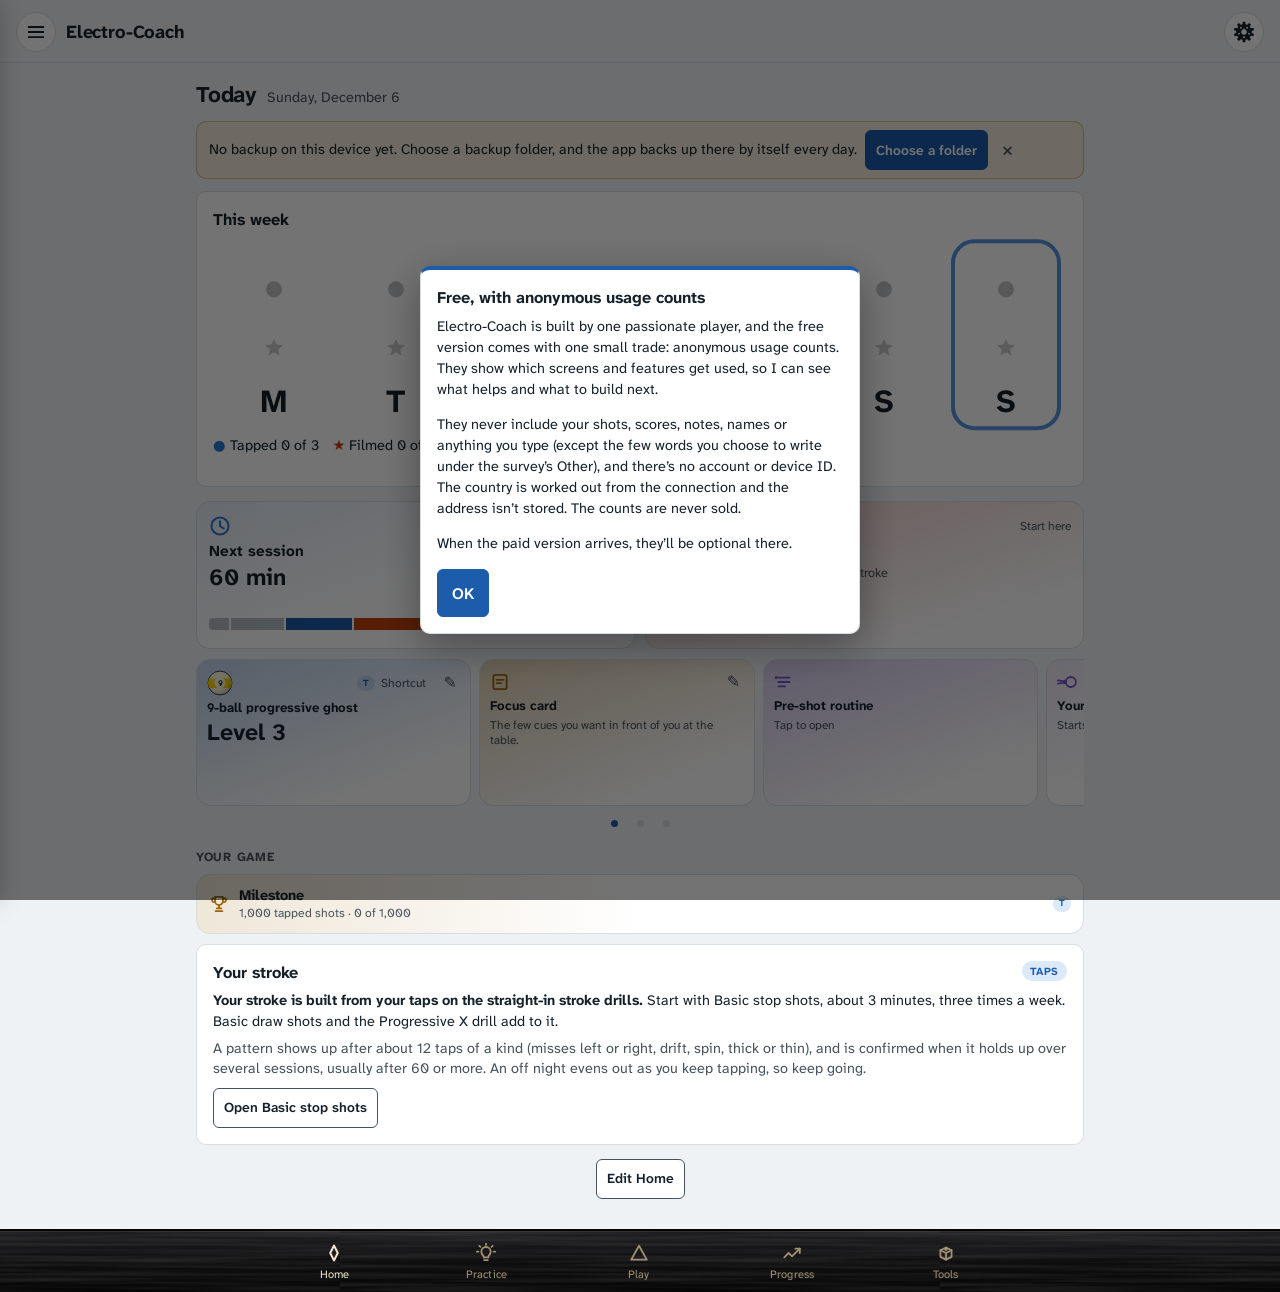
==== commit 8332e3bd: "Website for 0.2.27: Latest updates, the web app and the single-file copy Latest updates gains 0.2.27" ====
--- a/app/index.html
+++ b/app/index.html
@@ -2,7 +2,7 @@
 <html lang="en">
   <head>
     <meta http-equiv="Content-Security-Policy" content="default-src 'self'; script-src 'self'; style-src 'self' 'unsafe-inline'; img-src 'self' data: blob:; font-src 'self' data:; connect-src 'self' https://us.aptabase.com https://dashboard.fargorate.com; worker-src 'self'; manifest-src 'self'; object-src 'none'; base-uri 'self'; form-action 'none'">
-    <meta name="ec-build" content="2026-11-21 15:36" />
+    <meta name="ec-build" content="2026-11-24 22:20" />
     <link rel="icon" type="image/png" href="[data-uri]" />
     <link rel="apple-touch-icon" href="[data-uri]" />
     <meta charset="utf-8" />
@@ -15,8 +15,8 @@
     <meta name="apple-mobile-web-app-status-bar-style" content="black-translucent" />
     <title>Electro-Coach</title>
     <meta name="description" content="The Electro-Coach web app: a pool and billiards practice coach with drills you tap, stroke feedback, a shot visualizer, a shot clock and progress from your Railbird data. Works offline; your data stays on your device." />
-    <script type="module" crossorigin src="./assets/index-DSgg0f5t.js"></script>
-    <link rel="stylesheet" crossorigin href="./assets/index-w09QGzoh.css">
+    <script type="module" crossorigin src="./assets/index-B1FIJtIJ.js"></script>
+    <link rel="stylesheet" crossorigin href="./assets/index-C52nyiYW.css">
   </head>
   <body>
     <div id="app"></div>
--- a/app/assets/index-C52nyiYW.css
+++ b/app/assets/index-C52nyiYW.css
@@ -0,0 +1 @@
+@font-face{font-family:Atkinson Hyperlegible Next;font-style:normal;font-display:swap;font-weight:400;src:url(./atkinson-hyperlegible-next-latin-ext-400-normal-BalHKn7d.woff2) format("woff2"),url(./atkinson-hyperlegible-next-latin-ext-400-normal-qxMiU51n.woff) format("woff");unicode-range:U+0100-02BA,U+02BD-02C5,U+02C7-02CC,U+02CE-02D7,U+02DD-02FF,U+0304,U+0308,U+0329,U+1D00-1DBF,U+1E00-1E9F,U+1EF2-1EFF,U+2020,U+20A0-20AB,U+20AD-20C0,U+2113,U+2C60-2C7F,U+A720-A7FF}@font-face{font-family:Atkinson Hyperlegible Next;font-style:normal;font-display:swap;font-weight:400;src:url(./atkinson-hyperlegible-next-latin-400-normal-FfmJh7DR.woff2) format("woff2"),url(./atkinson-hyperlegible-next-latin-400-normal-DPp7N0cD.woff) format("woff");unicode-range:U+0000-00FF,U+0131,U+0152-0153,U+02BB-02BC,U+02C6,U+02DA,U+02DC,U+0304,U+0308,U+0329,U+2000-206F,U+20AC,U+2122,U+2191,U+2193,U+2212,U+2215,U+FEFF,U+FFFD}@font-face{font-family:Atkinson Hyperlegible Next;font-style:normal;font-display:swap;font-weight:600;src:url(./atkinson-hyperlegible-next-latin-ext-600-normal-kZZEtAc7.woff2) format("woff2"),url(./atkinson-hyperlegible-next-latin-ext-600-normal-BBAQIogt.woff) format("woff");unicode-range:U+0100-02BA,U+02BD-02C5,U+02C7-02CC,U+02CE-02D7,U+02DD-02FF,U+0304,U+0308,U+0329,U+1D00-1DBF,U+1E00-1E9F,U+1EF2-1EFF,U+2020,U+20A0-20AB,U+20AD-20C0,U+2113,U+2C60-2C7F,U+A720-A7FF}@font-face{font-family:Atkinson Hyperlegible Next;font-style:normal;font-display:swap;font-weight:600;src:url(./atkinson-hyperlegible-next-latin-600-normal-BBuhw47K.woff2) format("woff2"),url(./atkinson-hyperlegible-next-latin-600-normal-BhgCag5w.woff) format("woff");unicode-range:U+0000-00FF,U+0131,U+0152-0153,U+02BB-02BC,U+02C6,U+02DA,U+02DC,U+0304,U+0308,U+0329,U+2000-206F,U+20AC,U+2122,U+2191,U+2193,U+2212,U+2215,U+FEFF,U+FFFD}@font-face{font-family:Atkinson Hyperlegible Next;font-style:normal;font-display:swap;font-weight:700;src:url(./atkinson-hyperlegible-next-latin-ext-700-normal-CBw-mJf_.woff2) format("woff2"),url(./atkinson-hyperlegible-next-latin-ext-700-normal-292QVhS1.woff) format("woff");unicode-range:U+0100-02BA,U+02BD-02C5,U+02C7-02CC,U+02CE-02D7,U+02DD-02FF,U+0304,U+0308,U+0329,U+1D00-1DBF,U+1E00-1E9F,U+1EF2-1EFF,U+2020,U+20A0-20AB,U+20AD-20C0,U+2113,U+2C60-2C7F,U+A720-A7FF}@font-face{font-family:Atkinson Hyperlegible Next;font-style:normal;font-display:swap;font-weight:700;src:url(./atkinson-hyperlegible-next-latin-700-normal-Dpiyiu63.woff2) format("woff2"),url(./atkinson-hyperlegible-next-latin-700-normal-C2qZD_Q9.woff) format("woff");unicode-range:U+0000-00FF,U+0131,U+0152-0153,U+02BB-02BC,U+02C6,U+02DA,U+02DC,U+0304,U+0308,U+0329,U+2000-206F,U+20AC,U+2122,U+2191,U+2193,U+2212,U+2215,U+FEFF,U+FFFD}:root{color-scheme:light;--surface: #eef2f4;--card: #ffffff;--ink: #14212b;--ink-2: #44535e;--muted: #46525b;--line: #d6dee3;--btn-line: var(--ink-2);--grid: #e4e9ec;--accent: #1c5cab;--accent-ink: #ffffff;--rail: #1e1e20;--rail-edge: #060607;--pearl: #efe4cc;--pearl-dim: #8c7a63;--kept: #2a78d6;--kept-wash: rgba(42, 120, 214, .12);--excluded: #9aa6ae;--good: #008300;--warn: #b26b00;--bad: #c43b3a;--good-text: #005f00;--warn-text: #774600;--bad-text: #9a2020;--bad-tint: color-mix(in srgb, var(--bad) 12%, var(--card));--bad-tint-ink: #7a1515;--t-strong: #2e8b3e;--t-emerging: #8fc271;--t-neutral: #b4bec5;--film: #c2410c;--t-watch: #eea15a;--t-weak: #c63b2f;--radius-s: 6px;--radius-m: 10px;font-family:Atkinson Hyperlegible Next,system-ui,sans-serif;font-size:calc(100% * var(--text-scale, 1));line-height:1.45;color:var(--ink);background:var(--surface);-webkit-text-size-adjust:100%}@media(prefers-color-scheme:dark){:root:not([data-theme=light]){color-scheme:dark;--t-strong: #44a956;--t-emerging: #6f9f58;--t-neutral: #5d6b74;--film: #f08a4b;--t-watch: #d48a42;--t-weak: #e2625a;--surface: #10171c;--card: #182229;--ink: #e8eef2;--ink-2: #c6d0d7;--muted: #a9b5bd;--line: #2b3841;--grid: #22303a;--accent: #3987e5;--accent-ink: #08131c;--rail: #1b1b1d;--rail-edge: #050506;--pearl: #e9dcc0;--pearl-dim: #7a6a55;--kept: #3987e5;--kept-wash: rgba(57, 135, 229, .16);--excluded: #7d8b95;--good: #2a8236;--warn: #d99a2b;--bad: #c43b3a;--good-text: #6fd06f;--warn-text: #f0b552;--bad-text: #ff9b96;--bad-tint: color-mix(in srgb, var(--bad) 20%, var(--card));--bad-tint-ink: #ffe1de}}:root[data-theme=dark]{color-scheme:dark;--t-strong: #44a956;--t-emerging: #6f9f58;--t-neutral: #5d6b74;--film: #f08a4b;--t-watch: #d48a42;--t-weak: #e2625a;--surface: #10171c;--card: #182229;--ink: #e8eef2;--ink-2: #c6d0d7;--muted: #a9b5bd;--line: #2b3841;--grid: #22303a;--accent: #3987e5;--accent-ink: #08131c;--rail: #1b1b1d;--rail-edge: #050506;--pearl: #e9dcc0;--pearl-dim: #7a6a55;--kept: #3987e5;--kept-wash: rgba(57, 135, 229, .16);--excluded: #7d8b95;--good: #2a8236;--warn: #d99a2b;--bad: #c43b3a;--good-text: #6fd06f;--warn-text: #f0b552;--bad-text: #ff9b96;--bad-tint: color-mix(in srgb, var(--bad) 20%, var(--card));--bad-tint-ink: #ffe1de}*{box-sizing:border-box}html,body{margin:0;background:var(--surface)}body{min-height:100dvh}button,input,select,textarea{font:inherit;color:inherit}a{color:var(--accent)}:focus-visible{outline:3px solid var(--accent);outline-offset:2px}.num{font-variant-numeric:tabular-nums}.app{display:grid;grid-template-rows:auto 1fr auto;grid-template-columns:minmax(0,1fr);min-height:100dvh}.top{display:flex;align-items:center;justify-content:space-between;gap:12px;padding:calc(env(safe-area-inset-top) + 12px) 16px 10px;background:var(--surface);position:sticky;top:0;z-index:5;border-bottom:1px solid var(--line)}.top h1{font-size:1.15rem;margin:0;font-weight:700;letter-spacing:-.01em}.top .status{font-size:.82rem;color:var(--muted)}.icon-btn{width:40px;height:40px;border-radius:50%;border:1px solid var(--line);background:var(--card);display:grid;place-items:center;cursor:pointer}.icon-btn svg{width:22px;height:22px}main{padding:16px;max-width:920px;width:100%;min-width:0;margin:0 auto}.controls>label{flex:1 1 130px}.controls select,.controls input{width:100%}.rail{position:sticky;bottom:0;z-index:5;background:linear-gradient(var(--rail),var(--rail-edge));border-top:3px solid var(--rail-edge);padding:6px 4px calc(env(safe-area-inset-bottom) + 6px);box-shadow:inset 0 1px #ffffff12}.rail ul{list-style:none;margin:0 auto;padding:0;display:flex;max-width:760px;overflow-x:auto;scroll-snap-type:x proximity;scrollbar-width:none;-webkit-overflow-scrolling:touch}.rail ul::-webkit-scrollbar{display:none}.rail li{flex:1 0 auto;scroll-snap-align:start}.rail.fade-r ul{-webkit-mask-image:linear-gradient(90deg,#000 calc(100% - 28px),transparent);mask-image:linear-gradient(90deg,#000 calc(100% - 28px),transparent)}.rail.fade-l ul{-webkit-mask-image:linear-gradient(90deg,transparent,#000 28px);mask-image:linear-gradient(90deg,transparent,#000 28px)}.rail.fade-l.fade-r ul{-webkit-mask-image:linear-gradient(90deg,transparent,#000 28px,#000 calc(100% - 28px),transparent);mask-image:linear-gradient(90deg,transparent,#000 28px,#000 calc(100% - 28px),transparent)}.rail button{width:100%;background:none;border:0;cursor:pointer;display:grid;justify-items:center;gap:4px;padding:6px 3px 2px;white-space:nowrap;min-height:44px;min-width:3.6em;color:var(--pearl-dim);font-size:.7rem;letter-spacing:.01em}.rail .diamond{width:11px;height:11px;transform:rotate(45deg);border:1.5px solid var(--pearl-dim);border-radius:1px;transition:background .16s,border-color .16s,transform .16s}.rail button[aria-current=page]{color:var(--pearl)}.rail button[aria-current=page] .diamond{background:var(--pearl);border-color:var(--pearl);transform:rotate(45deg) scale(1.25)}.rail button.later{opacity:.55}@media(prefers-reduced-motion:reduce){.rail .diamond{transition:none}}h2{font-size:1.4rem;margin:4px 0;letter-spacing:-.01em}h3{font-size:1.02rem;margin:0 0 8px}.lede{color:var(--ink-2);margin:0 0 16px;max-width:62ch}.card{background:var(--card);border:1px solid var(--line);border-radius:var(--radius-m);padding:16px;margin-bottom:14px}.card.flat{background:transparent;border-style:dashed}.muted{color:var(--muted)}.small{font-size:.9rem}.row{display:flex;gap:10px;flex-wrap:wrap;align-items:center}.spacer{flex:1}.btn{display:inline-flex;align-items:center;gap:8px;cursor:pointer;border-radius:var(--radius-s);border:1px solid var(--btn-line);background:var(--card);padding:9px 14px;min-height:42px;font-weight:600}.btn.primary{background:var(--accent);color:var(--accent-ink);border-color:var(--accent)}.btn.danger{color:var(--bad-text)}.btn:disabled{opacity:.5;cursor:default}.drop{border:2px dashed var(--line);border-radius:var(--radius-m);padding:28px 16px;display:grid;justify-items:center;gap:10px;text-align:center;background:var(--card)}.drop.over{border-color:var(--accent);background:var(--kept-wash)}.facts{display:grid;grid-template-columns:repeat(auto-fit,minmax(130px,1fr));gap:12px 18px;margin:4px 0 0}.facts div{display:grid;gap:2px}.facts dt{font-size:.8rem;color:var(--muted)}.facts dd{margin:0;font-size:1.25rem;font-weight:700;font-variant-numeric:tabular-nums}table{width:100%;border-collapse:collapse;font-size:.9rem}th,td{text-align:left;padding:7px 8px;border-bottom:1px solid var(--grid);vertical-align:top}th{font-weight:600;color:var(--ink-2);font-size:.82rem}td.n,th.n{text-align:right;font-variant-numeric:tabular-nums}.scroll-x{overflow-x:auto}.notice{border-left:4px solid var(--warn);padding:8px 12px;background:var(--card);border-radius:0 var(--radius-s) var(--radius-s) 0;margin:8px 0}.notice.bad{border-color:var(--bad)}.notice.good{border-color:var(--good)}.controls{display:flex;gap:8px;flex-wrap:wrap;margin-bottom:12px}.controls label{display:grid;gap:3px;font-size:.78rem;color:var(--muted)}select,input[type=date],input[type=number]{background:var(--card);border:1px solid var(--line);border-radius:var(--radius-s);padding:7px 9px;min-height:40px;font-size:.92rem}.seg{--seg-min: 0px;display:grid;grid-template-columns:repeat(auto-fit,minmax(var(--seg-min),1fr));gap:1px;width:100%;max-width:100%;border:1px solid var(--btn-line);border-radius:var(--radius-s);overflow:hidden;background:var(--line)}.seg:has(>:nth-child(5)){--seg-min: 76px}.seg.seg-num{--seg-min: 36px}.seg>button,.seg>.dd-seg-opt{border:0;background:var(--card);padding:7px 6px;min-height:38px;min-width:0;cursor:pointer;font-size:.86rem;display:flex;align-items:center;justify-content:center;gap:7px;text-align:center;white-space:normal;line-height:1.15}.seg>button[aria-pressed=true],.seg>.dd-seg-opt[aria-checked=true]{background:var(--accent);color:var(--accent-ink)}.seg:has(>:nth-child(2):last-child){grid-template-columns:repeat(2,minmax(0,1fr));gap:6px;border:0;border-radius:0;background:transparent;overflow:visible}.seg:has(>:nth-child(2):last-child)>button,.seg:has(>:nth-child(2):last-child)>.dd-seg-opt{border:1px solid var(--btn-line);border-radius:var(--radius-s)}.seg:has(>:nth-child(2):last-child)>button[aria-pressed=true],.seg:has(>:nth-child(2):last-child)>.dd-seg-opt[aria-checked=true]{border-color:var(--accent)}.chips{display:flex;gap:6px;overflow-x:auto;padding-bottom:4px;margin-bottom:10px;scrollbar-width:thin}.chips button{flex:none;border:1px solid var(--btn-line);background:var(--card);border-radius:999px;padding:6px 13px;cursor:pointer;font-size:.88rem;min-height:36px}.chips button[aria-pressed=true]{border-color:var(--accent);background:var(--accent);color:var(--accent-ink)}.month{font-size:.85rem;color:var(--muted);margin:18px 0 6px;font-weight:600}.session{display:grid;grid-template-columns:52px 1fr auto;gap:10px;align-items:center;padding:10px 12px;cursor:pointer;width:100%;text-align:left;background:var(--card);border:1px solid var(--line);border-radius:var(--radius-s);margin-bottom:6px}.session .day{font-size:1.25rem;font-weight:700;line-height:1;text-align:center}.session .day small{display:block;font-size:.7rem;color:var(--muted);font-weight:400;margin-top:3px}.session .rate{text-align:right;font-variant-numeric:tabular-nums;font-weight:700}.session .rate small{display:block;font-weight:400;color:var(--muted);font-size:.75rem}.type{display:inline-block;font-size:.74rem;padding:1px 7px;border-radius:999px;border:1px solid var(--line);color:var(--ink-2);margin-left:6px}.session-detail{margin:-2px 0 10px;padding:10px 12px;border:1px solid var(--line);border-top:0;border-radius:0 0 var(--radius-s) var(--radius-s);background:var(--card);font-size:.9rem}.chart{width:100%;display:block;overflow:visible}.chart text{fill:var(--muted);font-size:calc(11px * var(--chart-text, 1));font-family:inherit}.chart .tick{stroke:var(--grid);stroke-width:1}.chart .axis{stroke:var(--line);stroke-width:1}.chart .label-ink{fill:var(--ink-2)}.chart .hit{fill:transparent;cursor:pointer}.chart .sel{fill:var(--kept-wash)}.legend{display:flex;gap:14px;flex-wrap:wrap;font-size:.82rem;color:var(--ink-2);margin:2px 0 8px}.legend span{display:inline-flex;align-items:center;gap:6px}.swatch{width:12px;height:12px;border-radius:3px;display:inline-block}.panel-title{font-size:.88rem;font-weight:600;color:var(--ink-2);margin:12px 0 2px}.bin-detail{border-top:1px solid var(--grid);margin-top:8px;padding-top:10px;font-size:.9rem}details summary{cursor:pointer;font-weight:600;padding:4px 0}.toggle-row{display:flex;align-items:center;justify-content:space-between;gap:12px;padding:10px 0;border-bottom:1px solid var(--grid)}.toggle-row:last-child{border-bottom:0}.toggle-row .why{font-size:.82rem;color:var(--muted);max-width:52ch}.toggle-row input[type=number]{width:84px}.btn-s{min-height:40px;padding:5px 10px;font-size:.86rem}code{font-family:ui-monospace,Cascadia Mono,Consolas,monospace;font-size:.88em;background:var(--grid);padding:1px 5px;border-radius:4px}textarea,input[type=text],.fargo-q{width:100%;background:var(--card);border:1px solid var(--line);border-radius:var(--radius-s);padding:8px 10px;font-size:.95rem}textarea.mono{font-family:ui-monospace,Consolas,monospace;font-size:.8rem}.field{display:grid;gap:4px;font-size:.82rem;color:var(--muted);margin-bottom:10px}.table-dia{width:100%;height:auto;display:block}.table-dia .dia-label{font-size:2.1px;font-family:inherit;font-weight:600}.table-dia .on-cloth{fill:#f3f0e6;paint-order:stroke;stroke:#00000059;stroke-width:.35px}.table-dia .dia-num{font-size:1px;font-weight:700;fill:#111;font-family:inherit}.dia-key{margin:8px 0 6px;font-size:.78rem;gap:6px 12px}.drill-group{margin:18px 0 6px}.drill-group h3{font-size:1.1rem}.drill-list{display:flex;gap:10px;margin-top:8px;overflow-x:auto;overscroll-behavior-x:contain;scroll-snap-type:x mandatory;padding:2px 2px 8px;scrollbar-width:thin}.drill-list>.drill-card{flex:0 0 min(82%,300px);scroll-snap-align:start}.drill-card{display:grid;grid-template-columns:62px minmax(0,1fr);gap:12px;align-items:center;text-align:left;background:var(--card);border:1px solid var(--line);border-radius:var(--radius-m);padding:10px 12px;cursor:pointer}.drill-card:hover{border-color:var(--accent)}.drill-card-text{display:grid;gap:3px;min-width:0}.drill-name{font-weight:700}.drill-card.add{border-style:dashed;background:transparent}.add-plus{width:62px;height:62px;display:grid;place-items:center;font-size:1.8rem;color:var(--muted);border:1px dashed var(--line);border-radius:var(--radius-s)}.drill-detail{display:grid;grid-template-columns:minmax(0,340px) minmax(0,1fr);gap:22px;align-items:start}@media(max-width:680px){.drill-detail{grid-template-columns:minmax(0,1fr)}.drill-figure{max-width:340px;width:100%;margin:0 auto}}.drill-figure{display:grid;gap:6px;justify-items:start}.drill-text{min-width:0}.setup{margin:4px 0 6px;padding-left:18px}.setup li{margin-bottom:3px}.tag-list{display:grid;gap:6px}.tag-chip{display:inline-flex;align-items:center;gap:8px;flex-wrap:wrap}.tag-chip code{font-size:1rem;padding:4px 8px}.tally-row{padding:10px 0;border-bottom:1px solid var(--grid)}.tally-row:last-child{border-bottom:0}.capture{color:var(--ink-2)}.layout-editor{width:100%;display:grid;gap:6px}.tally{max-width:560px;margin:0 auto}.tally-top{display:flex;align-items:center;gap:8px;flex-wrap:wrap}.tally-body{display:grid;gap:10px;margin-top:14px}.tl-side,.tl-taps{display:grid;gap:10px;min-width:0}.tally-facts dd{font-size:calc(1.6 * var(--u))}.tap{border:0;border-radius:var(--radius-m);cursor:pointer;font-weight:700;font-size:calc(1.15 * var(--u));display:grid;place-items:center;gap:2px;min-height:76px;padding:10px;color:var(--ink);background:var(--card);box-shadow:inset 0 0 0 1.5px var(--line);touch-action:manipulation;-webkit-tap-highlight-color:transparent;user-select:none}.tap small{font-weight:400;font-size:calc(.74 * var(--u));color:var(--muted)}.tap:active{transform:scale(.98)}.tap-make{background:var(--good);color:#fff;box-shadow:none;min-height:104px;font-size:calc(1.45 * var(--u))}.tap-make small{color:#ffffffd9}.tap-miss{box-shadow:inset 0 0 0 2px var(--bad)}.btn.ghost-miss{box-shadow:inset 0 0 0 2px var(--bad);border-color:var(--bad)}.btn.ghost-line{box-shadow:inset 0 0 0 2px var(--warn);border-color:var(--warn)}.tap-carry{box-shadow:inset 0 0 0 3px var(--warn);min-height:76px;font-size:calc(1.2 * var(--u))}.tap-cb{min-height:60px;font-size:calc(1 * var(--u))}.tap-pair{display:grid;grid-template-columns:1fr 1fr;gap:10px}.ball-grid{display:grid;gap:8px}.tap-ball{min-height:64px;font-size:calc(1.5 * var(--u))}.rack-strip{display:flex;flex-wrap:wrap;gap:6px}.rack{min-width:32px;height:32px;border-radius:50%;display:grid;place-items:center;font-weight:700;border:1.5px solid var(--warn);font-variant-numeric:tabular-nums}.rack.done{background:var(--good);border-color:var(--good);color:#fff}.side-pick{display:grid;grid-template-columns:1fr 1fr;gap:10px}.side-pick button{border:2px solid var(--line);background:var(--card);border-radius:var(--radius-m);padding:12px 8px;cursor:pointer;display:grid;gap:2px;font-weight:700;font-size:1.05rem}.side-pick button small{font-weight:400;font-size:.78rem;color:var(--muted)}.side-pick button[aria-pressed=true]{border-color:var(--accent);background:var(--kept-wash)}.switch-row{display:flex;align-items:center;gap:8px;color:var(--ink-2)}.seg-big>button{min-height:46px;font-size:.98rem}.tally-table td,.tally-table th{padding:5px 8px}.tally-table.compact{font-size:.85rem}.mini-meter{display:inline-grid;grid-template-columns:60px auto;align-items:center;gap:6px}.mini-meter:before{content:"";grid-area:1 / 1;height:6px;border-radius:3px;background:var(--grid)}.mini-meter span{grid-area:1 / 1;height:6px;border-radius:3px;background:var(--kept);justify-self:start}.undo-row{display:flex;align-items:center;gap:12px;margin-top:14px;flex-wrap:wrap}.flash{font-size:.9rem;color:var(--ink-2);min-height:1.3em}.tally-banner{width:100%;text-align:left;border:0;cursor:pointer;margin-bottom:12px;background:var(--good);color:#fff;font-weight:600;padding:10px 14px;border-radius:var(--radius-s)}.tap-ball.picked{box-shadow:inset 0 0 0 3px var(--accent);background:var(--kept-wash)}.tap:disabled{opacity:.45;cursor:default;transform:none}.tap-line{box-shadow:inset 0 0 0 2px var(--ink-2);border:0;background-image:repeating-linear-gradient(135deg,transparent 0 7px,var(--grid) 7px 9px)}.rack.line{border-style:dashed;border-color:var(--ink-2)}.rack.mini{min-width:20px;height:20px;font-size:.7rem;font-style:normal;display:inline-grid}.ends-table td.bar{width:45%}.ends-bar{display:flex;height:10px;gap:2px}.ends-bar span{border-radius:2px}.ends-bar .m{background:var(--warn)}.ends-bar .l{background:var(--ink-2);opacity:.55}.ends-bar .c{background:var(--accent);opacity:.7}.ends-bar .s{background:var(--bad, #c0392b)}.layout-now{padding:8px 10px;margin:0 0 8px}.layout-name{display:flex;align-items:center;gap:6px;flex-wrap:wrap;font-size:calc(1.05 * var(--u))}.t-strong{fill:var(--t-strong);background:var(--t-strong)}.t-emerging{fill:var(--t-emerging);background:var(--t-emerging)}.t-neutral{fill:var(--t-neutral);background:var(--t-neutral)}.t-watch{fill:var(--t-watch);background:var(--t-watch)}.t-weak{fill:var(--t-weak);background:var(--t-weak)}.t-cond{fill:var(--excluded)}.chart .zero{stroke:var(--ink-2);stroke-width:1.2}.chart .ci{stroke:var(--ink);stroke-width:1.4;stroke-linecap:round}.chart .cur{fill:var(--accent);stroke:var(--card);stroke-width:1.5}.chart .cur.hollow{fill:var(--card);stroke:var(--accent)}.chart .band{fill:var(--kept-wash)}.chart .curve{stroke:var(--kept);stroke-width:2;stroke-linejoin:round}.chart .curve-dot{fill:var(--kept);stroke:var(--card);stroke-width:2}.chart .axis-mini{font-size:calc(10px * var(--chart-text, 1))}.forest-group{margin-top:10px}.forest-head{font-size:.82rem;font-weight:700;color:var(--ink-2);padding:6px 0 2px;border-bottom:1px solid var(--grid)}.forest-head .muted{font-weight:400}.forest-row{border-bottom:1px solid var(--grid);padding:4px 0 2px}.forest-row svg{display:block}.forest-label{width:100%;display:flex;justify-content:space-between;align-items:center;gap:10px;background:none;border:0;padding:2px 0;min-height:40px;font-size:.86rem;text-align:left;cursor:pointer;color:var(--ink)}.forest-row.open{background:var(--kept-wash)}.seg-detail{padding:6px 2px 8px;display:grid;gap:3px}.axis-note{text-align:center;margin-top:6px}.radar text{font-size:calc(10.5px * var(--chart-text, 1))}.pred{display:grid;grid-template-columns:minmax(0,1.3fr) minmax(0,1fr);gap:18px;align-items:start}@media(max-width:640px){.pred{grid-template-columns:minmax(0,1fr)}}.pred-inputs{display:grid;gap:10px}.pred-field{display:grid;grid-template-columns:minmax(0,1fr) auto;grid-template-areas:"lab num" "rng rng";gap:2px 8px;font-size:.86rem;align-items:center}.pred-field>span:first-child{grid-area:lab;color:var(--ink-2)}.pred-field input[type=range]{grid-area:rng;width:100%;accent-color:var(--accent)}.pred-num{grid-area:num;display:inline-flex;align-items:center;gap:4px}.pred-num input{width:72px;min-height:34px;padding:4px 6px}.pred-out{background:var(--surface);border-radius:var(--radius-m);padding:14px}.pred-label{font-size:.82rem;color:var(--muted)}.pred-big{font-size:3rem;font-weight:700;line-height:1.05}.meter{height:8px;border-radius:4px;background:var(--grid);margin-top:8px;overflow:hidden}.meter span{display:block;height:100%;background:var(--kept);border-radius:4px}details.card>summary{font-size:1.02rem}.heat-single{max-width:440px;margin:0 auto}.heat-pair{display:grid;grid-template-columns:1fr 1fr;gap:10px;max-width:760px;margin:0 auto;align-items:end}.heat-fig{margin:0}.heat-fig figcaption{font-size:.82rem;margin-bottom:4px}.heat-fig .heat-n{display:block}.table-dia.heat .contour{fill:none;stroke:#1b1b1b;stroke-linecap:round;opacity:.75}.table-dia.heat .contour-label{font-size:2.2px;font-weight:700;fill:#1b1b1b;paint-order:stroke;stroke:#fbfbf7;stroke-width:.6px;font-family:inherit}.heat-legend{max-width:440px;margin:12px auto 0;display:grid;gap:4px}.heat-legend .bar{height:12px;border-radius:6px;border:1px solid var(--line)}.heat-legend .ticks{display:flex;justify-content:space-between;color:var(--ink-2)}.readout{border-top:1px solid var(--line);margin-top:14px;padding-top:12px}.heat-legend .bar-wrap{position:relative;padding-bottom:9px}.heat-legend .avg-mark{position:absolute;bottom:0;width:0;height:0;transform:translate(-6px);border-left:6px solid transparent;border-right:6px solid transparent;border-bottom:8px solid var(--ink)}.tiles{display:grid;grid-template-columns:repeat(auto-fill,minmax(150px,1fr));gap:8px;margin-bottom:12px}.tile,.pmeter{background:var(--card);border:1px solid var(--line);border-radius:var(--radius-m);padding:10px 12px;border-top:4px solid var(--t-neutral);min-width:0}.tile.good,.pmeter.good{border-top-color:var(--t-strong)}.tile.bad,.pmeter.bad{border-top-color:var(--t-weak)}.tile-title,.meter-title{font-size:.82rem;font-weight:700;color:var(--ink-2)}.tile-big{font-size:1.6rem;font-weight:700;line-height:1.15;margin-top:2px}.meter-grid{display:grid;grid-template-columns:repeat(auto-fill,minmax(240px,1fr));gap:10px}.pmeter{border-top-width:4px}.x-btn{border:0;background:none;color:var(--muted);font-size:1.2rem;line-height:1;cursor:pointer;padding:0 4px;min-height:28px}.subcard{border:1px dashed var(--line);border-radius:var(--radius-s);padding:10px 12px}.bar-meter{position:relative;height:10px;border-radius:5px;background:var(--grid);margin:6px 0 4px}.bar-meter .fill{height:100%;border-radius:5px;background:var(--kept)}.bar-meter .tick{position:absolute;top:-3px;width:2px;height:16px;background:var(--ink);transform:translate(-1px)}.tchart{display:block;overflow:visible}.tchart .grid{stroke:var(--grid);stroke-width:1}.tchart .axis{stroke:var(--muted)}.tchart .tick{fill:var(--muted);font-size:calc(10.5px * var(--chart-text, 1));font-family:inherit}.tchart .ref{stroke:var(--ink-2);stroke-width:1;stroke-dasharray:3 3;opacity:.7}.tchart .ref.goal{stroke:var(--tone-green);stroke-width:2;stroke-dasharray:6 4;opacity:1}.tchart .freeze{stroke:var(--warn);stroke-width:1.5;stroke-dasharray:5 4}.tchart .freeze-label{fill:var(--warn-text)}.tchart .tevent line{stroke:var(--tone-red);stroke-width:1.4;stroke-dasharray:2 3}.tchart .tevent text{fill:var(--bad-text);font-size:calc(9.5px * var(--chart-text, 1));font-weight:700;font-family:inherit}.tchart .band{fill:var(--kept-wash);stroke:none}.tchart .line{fill:none;stroke:var(--ink);stroke-width:2;stroke-linejoin:round}.tchart .line2{fill:none;stroke:var(--muted);stroke-width:1.6;stroke-dasharray:5 3}.tchart .dot{fill:var(--kept);fill-opacity:.55;stroke:var(--kept);stroke-width:1}.tchart .dot.hollow{fill:var(--card);fill-opacity:1}.tchart .dot.clipped{stroke-dasharray:2 1.5}.tchart .dot.sel{stroke:var(--ink);stroke-width:2;fill-opacity:.9}.k-other{--jk: var(--tone-purple)}.k-equipment{--jk: var(--tone-amber)}.k-tournament{--jk: var(--tone-red)}.k-technique{--jk: var(--tone-teal)}.k-coach{--jk: var(--tone-blue)}.k-many{--jk: var(--ink-2)}.tchart .jmark{cursor:pointer;outline:none}.tchart .jmark circle{fill:var(--card);stroke:var(--jk);stroke-width:1.8}.tchart .jmark.filled circle,.tchart .jmark.on circle{fill:var(--jk)}.tchart .jmark rect{fill:var(--card);stroke:var(--jk);stroke-width:1.4}.tchart .jmark text,.tchart .jpin text{font-size:calc(9.5px * var(--chart-text, 1));font-weight:700;fill:var(--ink);font-family:inherit}.tchart .jmark:focus-visible circle,.tchart .jmark:focus-visible rect,.tchart .jpin:focus-visible rect{stroke-width:3}.tchart .jpin{cursor:pointer;outline:none}.tchart .jpin line{stroke:var(--jk);stroke-width:1.2;stroke-dasharray:3 3}.tchart .jpin rect{fill:var(--card);stroke:var(--jk);stroke-width:1.3}.tchart.compact .jmark circle{fill:var(--jk);stroke:none}.jpop{border:1px solid var(--btn-line);border-radius:var(--radius-s);background:var(--card);padding:8px 10px;margin:4px 0 8px}.jdot{display:inline-block;width:8px;height:8px;border-radius:50%;background:var(--jk);margin-right:6px;vertical-align:1px}.railbird-role summary{cursor:pointer}.railbird-role .usage-list{margin-top:8px}details.railbird-role:not(.card){margin-top:10px;padding-top:8px;border-top:1px solid var(--line)}.feedback-card,.request-drill{gap:10px}.th-grid{margin:8px 0 6px;display:grid;grid-template-columns:auto auto auto auto;justify-content:start;gap:6px 10px;align-items:center}.th-grid select{min-width:0;padding-left:8px;padding-right:4px}.th-head{color:var(--muted);font-size:.85em}.th-join{color:var(--muted)}.th-rules{margin:4px 0 8px;display:grid;gap:3px}.th-rules b{color:var(--ink-2);font-weight:600}.note-form{display:flex;flex-wrap:wrap;gap:8px;align-items:end}.note-form label{display:grid;gap:3px;color:var(--muted)}.note-form .grow{flex:1 1 220px}.note-form input,.note-form select{width:100%}.note-list{list-style:none;padding:0;margin:12px 0 0;display:grid;gap:8px}.note-list li{display:flex;gap:10px;align-items:start;border-top:1px solid var(--line);padding-top:8px;flex-wrap:wrap}.note-list .grow{flex:1 1 200px;min-width:0}.note-num{display:inline-grid;place-items:center;width:22px;height:22px;border-radius:50%;border:1.2px solid var(--ink-2);font-size:.75rem;font-weight:700;flex:none}.btn[aria-pressed=true]{border-color:var(--good);color:var(--good-text)}.blocks{list-style:none;padding:0;margin:0;display:grid;gap:10px}.blocks li{display:flex;gap:12px;align-items:start;border-top:1px solid var(--line);padding-top:10px}.blocks li:first-child{border-top:0;padding-top:0}.blocks .grow,.plan-item .grow{flex:1 1 auto}.block-min{flex:none;min-width:44px;font-size:1.25rem;font-weight:700;color:var(--accent)}.block-title{font-weight:700}.cue{margin-top:4px;font-style:italic;color:var(--ink-2)}.plan-item{border-top:1px solid var(--line);padding:12px 0}.plan-item:first-of-type{border-top:0;padding-top:0}.plan-item.is-hidden{opacity:.55}.plan-rank{flex:none;display:inline-grid;place-items:center;width:26px;height:26px;border-radius:50%;background:var(--ink);color:var(--card);font-weight:700;font-size:.85rem}.plan-cost{flex:none;text-align:right}.plan-cost b{font-size:1.35rem}.plan-item.plan-row{border:1px solid var(--line);border-top:1px solid var(--line);border-radius:14px;padding:10px 12px;margin:8px 0;background:linear-gradient(90deg,color-mix(in srgb,var(--tone-red) 14%,var(--card)),var(--card) 60%)}.plan-item.plan-row:first-of-type{padding-top:10px}.plan-item.plan-row.strength{background:linear-gradient(90deg,color-mix(in srgb,var(--tone-green) 14%,var(--card)),var(--card) 60%)}.plan-row .pr-top{display:flex;align-items:center;gap:10px}.plan-row .pr-mid{flex:1 1 auto;min-width:0;display:grid;gap:2px}.plan-row .pr-drills{line-height:1.5}.plan-row .pr-drills .link-btn{padding:0;font-size:inherit}.plan-row .pr-line{display:block;width:80px;margin-top:2px}.plan-row .plan-cost b{font-size:1.1rem}:root[data-palette=teal]{--kept: #0f8a7e;--kept-wash: rgba(15, 138, 126, .13)}@media(prefers-color-scheme:dark){:root:not([data-theme=light])[data-palette=teal]{--kept: #2bb5a6;--kept-wash: rgba(43, 181, 166, .18)}}:root[data-theme=dark][data-palette=teal]{--kept: #2bb5a6;--kept-wash: rgba(43, 181, 166, .18)}:root[data-palette=violet]{--kept: #6a4fc7;--kept-wash: rgba(106, 79, 199, .13)}@media(prefers-color-scheme:dark){:root:not([data-theme=light])[data-palette=violet]{--kept: #9a83f0;--kept-wash: rgba(154, 131, 240, .18)}}:root[data-theme=dark][data-palette=violet]{--kept: #9a83f0;--kept-wash: rgba(154, 131, 240, .18)}:root[data-palette=amber]{--kept: #b06d06;--kept-wash: rgba(176, 109, 6, .13)}@media(prefers-color-scheme:dark){:root:not([data-theme=light])[data-palette=amber]{--kept: #e3a33a;--kept-wash: rgba(227, 163, 58, .18)}}:root[data-theme=dark][data-palette=amber]{--kept: #e3a33a;--kept-wash: rgba(227, 163, 58, .18)}:root[data-tiers=blue-orange]{--t-strong: #1f6fb5;--t-emerging: #7fb2e0;--t-watch: #f0a35a;--t-weak: #c8590f}@media(prefers-color-scheme:dark){:root:not([data-theme=light])[data-tiers=blue-orange]{--t-strong: #4a94e0;--t-emerging: #3f6f9c;--t-watch: #d48a42;--t-weak: #e07a2e}}:root[data-theme=dark][data-tiers=blue-orange]{--t-strong: #4a94e0;--t-emerging: #3f6f9c;--t-watch: #d48a42;--t-weak: #e07a2e}.pref-row{display:grid;gap:6px;margin-top:12px}.pref-label{font-weight:600;font-size:.9rem}.pref-swatch{display:inline-flex;border-radius:3px;overflow:hidden;border:1px solid rgba(0,0,0,.15)}.pref-swatch i{width:9px;height:14px;display:block}.clock{max-width:640px;margin:0 auto;display:grid;gap:10px;--pa: #4f8ef7;--pb: #f59e0b}.clock-top{display:grid;gap:6px}.seg.clock-mode{width:auto;flex:1 1 auto;min-width:0;max-width:300px;grid-template-columns:1fr 1fr}.clock-top>.row{flex-wrap:nowrap}.seg.clock-mode>button{font-weight:800}.clock-modes{display:grid;gap:10px;max-width:420px}.clock-modecard{display:grid;gap:3px;text-align:left;padding:14px 16px;border:1px solid var(--line);border-radius:var(--radius-s);background:var(--card);color:inherit;font:inherit;cursor:pointer}.clock-modecard b{font-size:1.05rem}.clock-pause{min-height:48px;font-weight:700;width:100%}.clock-top{margin-bottom:8px}.btn.clock-reset{color:var(--bad-text);border-color:var(--bad);font-weight:700}.btn.clock-reset:hover,.btn.clock-reset:active{background:color-mix(in srgb,var(--bad) 12%,transparent)}.clock-face{width:100%;border:0;cursor:pointer;border-radius:18px;padding:14px 16px 16px;background:#0d1418;color:#eef3f6;display:grid;justify-items:center;gap:4px;box-shadow:inset 0 0 0 1px #ffffff0f;-webkit-tap-highlight-color:transparent;border-top:10px solid var(--pa)}.clock-face.p1{border-top-color:var(--pb)}.clock-who{font-size:clamp(calc(1.6 * var(--u)),7vw,calc(2.4 * var(--u)));font-weight:800;color:var(--pa);line-height:1.1}.clock-face.p1 .clock-who{color:var(--pb)}.clock-stage{font-size:clamp(calc(1.55 * var(--u)),6.6vw,calc(2 * var(--u)));font-weight:800;color:var(--pa);text-align:center;line-height:1.15}.clock-face.p1 .clock-stage{color:var(--pb)}.clock-face.expired .clock-stage{color:#ff8a7f}.clock-num{font-size:clamp(calc(6 * var(--u)),31vw,calc(14 * var(--u)));font-weight:700;line-height:.95;letter-spacing:-.03em}.clock-face.warn .clock-num{color:#f2b13c}.clock-face.crit .clock-num{color:#ff5d4f}.clock-face.expired .clock-num{color:#ff5d4f;font-size:clamp(calc(4.5 * var(--u)),24vw,calc(9 * var(--u)));padding:.18em 0}.clock-face.expired{box-shadow:inset 0 0 0 3px #ff5d4f}.clock-bar{width:100%;height:12px;border-radius:6px;background:#ffffff1a;overflow:hidden}.clock-bar span{display:block;height:100%;background:#3fbf6f;transition:width .12s linear}.clock-face.warn .clock-bar span{background:#f2b13c}.clock-face.crit .clock-bar span,.clock-face.expired .clock-bar span{background:#ff5d4f}.clock-hint{font-size:calc(1.05 * var(--u));color:#b9c7d0;font-weight:600}.clock-big{min-height:64px;font-size:calc(1.25 * var(--u));font-weight:800;justify-content:center}.clock-wide{min-height:52px;font-size:calc(1.1 * var(--u));font-weight:700;justify-content:center}.clock-row{display:grid;grid-template-columns:repeat(auto-fit,minmax(140px,1fr));gap:10px}.clock-players{display:grid;grid-template-columns:1fr 1fr;gap:10px}.clock-player{border-radius:14px;padding:10px;display:grid;gap:6px;background:var(--card);border:3px solid color-mix(in srgb,var(--pa) 35%,transparent)}.clock-player.p1{border-color:color-mix(in srgb,var(--pb) 35%,transparent)}.clock-player.at-table{border-color:var(--pa);background:color-mix(in srgb,var(--pa) 14%,var(--card))}.clock-player.p1.at-table{border-color:var(--pb);background:color-mix(in srgb,var(--pb) 14%,var(--card))}.cp-name{font-size:clamp(calc(1.15 * var(--u)),5vw,calc(1.5 * var(--u)));font-weight:800;overflow:hidden;text-overflow:ellipsis;white-space:nowrap}.clock-player.p0 .cp-name{color:var(--pa)}.clock-player.p1 .cp-name{color:var(--pb)}.cp-tag{font-size:calc(.95 * var(--u));font-weight:700;min-height:1.2em}.cp-ext{display:grid;justify-items:center;min-height:72px;gap:0}.cp-ext-main{font-size:calc(1.6 * var(--u));font-weight:800;line-height:1.1}.cp-ext-sub{font-size:calc(.95 * var(--u));font-weight:600}.clock-newrack{display:grid;gap:10px}.btn.breaker.p0{border:3px solid var(--pa)}.btn.breaker.p1{border:3px solid var(--pb)}.clock .btn.primary[aria-pressed=true]{color:var(--accent-ink);border-color:var(--accent)}.clock-usage summary{font-weight:700;font-size:1.05rem;cursor:pointer}.usage-list{margin:0;padding-left:18px;display:grid;gap:4px}.clock-settings{display:grid;grid-template-columns:repeat(auto-fill,minmax(200px,1fr));gap:10px}.clock-settings label{display:grid;gap:4px;font-size:.85rem;color:var(--muted)}.clock-settings select,.clock-settings input[type=text]{width:100%}.bowl-sheet{display:grid;grid-template-columns:repeat(10,minmax(0,1fr));border:1.5px solid var(--ink-2);border-radius:var(--radius-s);overflow:hidden;background:var(--card)}@media(max-width:520px){.bowl-sheet{grid-template-columns:repeat(5,minmax(0,1fr))}.bowl-frame:nth-child(n+6){border-top:1.5px solid var(--ink-2)}.bowl-frame:nth-child(5){border-right:0}}.bowl-frame{border-right:1px solid var(--line);display:grid;grid-template-rows:auto auto 1fr;min-height:76px}.bowl-frame:last-child{border-right:0}.bowl-frame.current{background:var(--kept-wash)}.bowl-n{font-size:calc(.7 * var(--u));color:var(--muted);text-align:center;padding-top:2px}.bowl-marks{display:flex;justify-content:flex-end}.bowl-marks span{min-width:1.4em;height:1.6em;display:grid;place-items:center;font-weight:700;border-left:1px solid var(--line);border-bottom:1px solid var(--line);font-size:calc(.92 * var(--u))}.bowl-cum{text-align:center;font-weight:700;font-size:calc(1.1 * var(--u));align-self:center;padding:4px 0}.bowl-keys{display:grid;grid-template-columns:repeat(6,1fr);gap:8px}.bowl-key{min-height:56px;border-radius:var(--radius-s);border:1px solid var(--line);background:var(--card);font-size:calc(1.35 * var(--u));font-weight:700;cursor:pointer}.bowl-key.all{background:var(--accent);color:var(--accent-ink);border-color:var(--accent)}.bowl-key:disabled{opacity:.25;cursor:default}.game-list{list-style:none;padding:0;margin:0;display:grid;gap:8px}.game-list li{display:flex;gap:8px;align-items:center;flex-wrap:wrap;border-top:1px solid var(--line);padding-top:8px}.game-list li:first-child{border-top:0;padding-top:0}.game-list .grow{flex:1 1 200px;min-width:0}.sp-players{display:grid;grid-template-columns:1fr 1fr;gap:8px}.sp-player{background:var(--card);border:1px solid var(--line);border-radius:var(--radius-m);padding:10px 12px;min-width:0;transition:box-shadow .2s,opacity .2s}.sp-players{--at-table: #a87d00}@media(prefers-color-scheme:dark){:root:not([data-theme=light]) .sp-players{--at-table: #f2c94c}}:root[data-theme=dark] .sp-players{--at-table: #f2c94c}.sp-player.at-table{border:3px solid var(--at-table);padding:8px 10px;background:color-mix(in srgb,var(--at-table) 12%,var(--card));box-shadow:0 0 0 3px color-mix(in srgb,var(--at-table) 35%,transparent),0 0 26px color-mix(in srgb,var(--at-table) 60%,transparent);animation:at-table-glow 2.4s ease-in-out infinite}@keyframes at-table-glow{50%{box-shadow:0 0 0 4px color-mix(in srgb,var(--at-table) 45%,transparent),0 0 38px color-mix(in srgb,var(--at-table) 75%,transparent)}}@media(prefers-reduced-motion:reduce){.sp-player.at-table{animation:none}}.sp-player.at-table .sp-score{color:var(--at-table);text-shadow:0 0 18px color-mix(in srgb,var(--at-table) 70%,transparent)}.sp-player.at-table .sp-tag{color:var(--at-table)}.sp-player.waiting{opacity:.8}.sp-player.winner{border:3px solid var(--good);padding:8px 10px}.sp-name{font-weight:700;font-size:calc(1.35 * var(--u));line-height:1.2;overflow:hidden;text-overflow:ellipsis;white-space:nowrap}.sp-tag{font-size:calc(.95 * var(--u));font-weight:700;color:var(--accent);min-height:1.2em}.sp-player.winner .sp-tag{color:var(--good-text)}.sp-score{font-size:calc(3.6 * var(--u));font-weight:800;line-height:1.05}.sp-needs{font-size:calc(1.05 * var(--u));font-weight:600}.sp-fouls{color:var(--bad-text);font-weight:700;margin-top:2px;font-size:calc(.95 * var(--u))}.sp-status{display:grid;grid-template-columns:repeat(3,1fr);gap:8px;text-align:center}.sp-stat-k{font-size:calc(.9 * var(--u));color:var(--muted);font-weight:600}.sp-stat-v{font-size:calc(2.2 * var(--u));font-weight:800;line-height:1.1}.sp-choice{margin:10px 0 0;font-size:calc(1.02 * var(--u))}.sp-choice .btn{min-height:52px;font-size:calc(1.05 * var(--u))}.sp-ball{width:100%;min-height:90px;margin:12px 0 10px;border-radius:14px;border:0;background:var(--accent);color:var(--accent-ink);font-size:calc(1.9 * var(--u));font-weight:800;cursor:pointer}.sp-ends{display:grid;grid-template-columns:repeat(auto-fit,minmax(96px,1fr));gap:8px}.sp-ends .btn{justify-content:center;min-height:72px;font-size:calc(1.3 * var(--u));font-weight:700}.sp-minor{gap:8px;margin-top:10px}.sp-race{flex-wrap:wrap}.sp-race button{font-size:calc(1.05 * var(--u));font-weight:700;min-width:0}.sp-race button:disabled{opacity:.35;cursor:default}.sp-opp-pick{display:flex;flex-wrap:wrap;gap:6px;margin-bottom:10px}.sp-opp-pick .btn[aria-pressed=true]{background:var(--accent);color:var(--accent-ink);border-color:var(--accent)}.sp-lag-btns{display:grid;gap:8px}.sp-lag-btns .btn{justify-content:center;min-height:60px;font-size:calc(1.25 * var(--u));font-weight:700}.sp-land{position:fixed;inset:0;z-index:30;background:var(--surface);display:grid;grid-template-columns:1.15fr 1fr;gap:12px;padding:max(8px,env(safe-area-inset-top)) max(12px,env(safe-area-inset-right)) max(8px,env(safe-area-inset-bottom)) max(12px,env(safe-area-inset-left))}.sp-land-l,.sp-land-r{min-height:0;overflow-y:auto;display:flex;flex-direction:column;gap:8px}.sp-land-l .sp-players{flex:1}.sp-land .sp-score{font-size:clamp(calc(3 * var(--u)),22vh,calc(6.5 * var(--u)))}.sp-land .sp-name{font-size:calc(1.5 * var(--u))}.sp-land .sp-stat-v{font-size:calc(2 * var(--u))}.sp-land .sp-ball{flex:1;min-height:80px;margin:0;font-size:calc(2.2 * var(--u))}.sp-land .sp-ends{grid-template-columns:repeat(auto-fit,minmax(80px,1fr))}.sp-land .sp-ends .btn{min-height:64px;font-size:calc(1.15 * var(--u))}.sp-land .sp-minor{margin-top:0}.sp-land .sp-choice{margin:0}.top{gap:10px}.menu-btn svg{width:22px;height:22px}.drawer-wrap{position:fixed;inset:0;z-index:30;pointer-events:none}.drawer-scrim{position:absolute;inset:0;background:#00000073;opacity:0;transition:opacity .18s}.drawer{position:absolute;top:0;bottom:0;left:0;width:min(330px,86vw);background:var(--surface);border-right:1px solid var(--line);transform:translate(-102%);transition:transform .2s ease-out;display:flex;flex-direction:column;padding-top:env(safe-area-inset-top);box-shadow:4px 0 24px #00000040}.drawer-wrap.open{pointer-events:auto}.drawer-wrap.open .drawer-scrim{opacity:1}.drawer-wrap.open .drawer{transform:none}@media(prefers-reduced-motion:reduce){.drawer,.drawer-scrim{transition:none}}.drawer-head{display:flex;gap:8px;align-items:center;padding:12px;border-bottom:1px solid var(--line)}.drawer-head input{flex:1;min-width:0;background:var(--card);border:1px solid var(--line);border-radius:var(--radius-s);padding:9px 10px;font-size:.95rem}.drawer-body{overflow-y:auto;padding:6px 8px calc(env(safe-area-inset-bottom) + 16px)}.drawer-group{margin-top:10px}.drawer-title{font-size:.72rem;font-weight:700;letter-spacing:.06em;text-transform:uppercase;color:var(--muted);padding:4px 8px}.drawer-item{width:100%;display:flex;gap:12px;align-items:center;text-align:left;background:none;border:0;border-radius:var(--radius-s);padding:10px 8px;cursor:pointer;font-size:.98rem;min-height:44px}.drawer-item:hover{background:var(--card)}.drawer-item.active{background:var(--card);font-weight:700}.drawer-item .diamond{width:9px;height:9px;transform:rotate(45deg);border:1.5px solid var(--muted);border-radius:1px;flex:none}.drawer-item.active .diamond{background:var(--accent);border-color:var(--accent)}.rail .diamond.more{border-style:dotted}.tally-banner{display:flex;gap:6px;align-items:center;padding:2px 12px;font-size:.86rem}.tally-banner .grow{background:none;border:0;color:inherit;font:inherit;font-weight:600;text-align:left;cursor:pointer;flex:1;padding:5px 0;display:flex;gap:0;min-width:0;white-space:nowrap}.tally-banner .tb-name{overflow:hidden;text-overflow:ellipsis;min-width:0}.tally-banner .tb-rest{flex:none}.tb-btn{background:#ffffff2e;color:#fff;border:1px solid rgba(255,255,255,.35);border-radius:var(--radius-s);padding:6px 10px;cursor:pointer;font-weight:600}.session-banner{width:100%;text-align:left;border:0;cursor:pointer;margin-bottom:12px;background:var(--accent);color:var(--accent-ink);font-weight:600;padding:10px 14px;border-radius:var(--radius-s)}.session-banner.due{background:var(--bad);color:#fff;animation:pulse 1.4s ease-in-out infinite}@keyframes pulse{50%{filter:brightness(1.15)}}@media(prefers-reduced-motion:reduce){.session-banner.due{animation:none}}.session-flag-row{display:flex;justify-content:flex-end;margin:0 0 6px}.session-flag{display:inline-flex;align-items:center;gap:6px;border:0;cursor:pointer;border-radius:999px;padding:3px 10px;font-size:calc(.8 * var(--u));font-weight:600;background:color-mix(in srgb,var(--accent) 18%,var(--card));color:var(--ink)}.session-flag .sf-dot{width:7px;height:7px;border-radius:50%;background:var(--accent)}.session-flag.due{background:var(--bad);color:#fff;animation:pulse 1.4s ease-in-out infinite}.session-flag.due .sf-dot{background:#fff}.tally-land .session-flag-row{margin:0;justify-content:flex-start}@media(prefers-reduced-motion:reduce){.session-flag.due{animation:none}}.practice-chips{margin-bottom:8px}.link-btn{background:none;border:0;color:var(--accent);cursor:pointer;padding:0;font:inherit;text-decoration:underline}.warn-text{color:var(--warn-text);font-weight:600}.home-now{border-left:4px solid var(--accent)}.now-row{display:flex;gap:8px;align-items:center;flex-wrap:wrap;padding:6px 0;border-top:1px solid var(--line)}.now-row:first-of-type{border-top:0}.home-blocks{margin:8px 0 12px;padding-left:0;list-style:none;display:grid;gap:4px}.home-blocks .num{display:inline-block;min-width:38px;font-weight:700;color:var(--accent)}.tile-small{font-weight:700;font-size:.95rem;margin-top:4px;line-height:1.25}.housekeeping .small{margin-top:4px}.kind-dot{width:10px;height:10px;border-radius:50%;flex:none;background:var(--muted)}.kind-dot.k-railbird{background:var(--kept)}.kind-dot.k-tally{background:var(--good)}.kind-dot.k-bowling,.kind-dot.k-straight{background:var(--warn)}.kind-dot.k-practice{background:var(--ink)}.live-tag{margin-left:6px;font-size:.72rem;font-weight:700;color:var(--accent);text-transform:uppercase;letter-spacing:.04em}.history-day{padding-top:10px}.note-text{white-space:pre-wrap;overflow-wrap:anywhere}.note-text.clamped{display:-webkit-box;-webkit-line-clamp:3;-webkit-box-orient:vertical;overflow:hidden}.note-list li.focus{background:var(--kept-wash);border-radius:var(--radius-s)}.share-opts{display:flex;flex-wrap:wrap;gap:4px 14px}.quick-steps{margin:10px 0 0;padding-left:0;list-style:none;counter-reset:q;display:grid;gap:10px}.quick-steps li{counter-increment:q;display:grid;grid-template-columns:34px 1fr;column-gap:8px}.quick-steps li:before{content:counter(q);grid-row:span 2;width:28px;height:28px;border-radius:50%;background:var(--ink);color:var(--card);display:grid;place-items:center;font-weight:700}.quick-steps b{font-size:1.1rem}.quick-steps span{color:var(--ink-2)}.routine-section summary{font-weight:700;cursor:pointer;padding:2px 0}.routine-section ul{padding-left:18px}.routine-section li{margin:4px 0}.run-list{list-style:none;padding:0;margin:0;display:grid;gap:0}.run-add{text-align:center;margin:-6px 0 6px}.run-fields label{min-width:0}.run-fields select{width:100%;min-width:0}.run-add .link-btn{padding:6px 12px}.run-fields{display:grid;grid-template-columns:repeat(auto-fill,minmax(150px,1fr));gap:8px;margin-top:8px}.run-fields label,.setup-card label{display:grid;gap:3px;font-size:.8rem;color:var(--muted)}.stepper{display:inline-flex;gap:6px;align-items:center;color:var(--ink)}.stepper b{min-width:2ch;text-align:center;font-size:1.05rem}.run-dots{display:flex;gap:3px;margin:8px 0 12px}.run-dots span{height:6px;border-radius:3px;background:var(--grid)}.run-dots span.done{background:var(--good)}.run-dots span.now{background:var(--accent)}.setup-grid{display:grid;grid-template-columns:minmax(0,200px) 1fr;gap:12px;margin-top:10px}@media(max-width:480px){.setup-grid{grid-template-columns:1fr}}.mode-box{border-radius:var(--radius-s);padding:10px 12px;margin:12px 0;display:grid;gap:4px;background:var(--kept-wash)}.mode-box.m-record{background:#d99a2b24}.mode-box.m-both{background:#d99a2b29;box-shadow:inset 4px 0 0 var(--film)}.cam-icon{vertical-align:-4px;color:var(--film)}.film-banner{border-radius:var(--radius-s);padding:10px 12px;margin:0 0 10px;display:grid;gap:6px;background:#d99a2b2e;box-shadow:inset 4px 0 0 var(--film);text-align:left}.film-banner .film-head{font-size:1.05rem}.film-banner .film-head b{color:var(--ink)}.timer-card .film-banner{margin:6px 0 8px}.big-btn .cam-icon{color:currentColor;margin-right:6px}.cam-line b{color:var(--ink)}.tag-copy{width:fit-content;max-width:100%;overflow-wrap:anywhere;font-family:ui-monospace,Consolas,monospace}.big-btn{width:100%;justify-content:center;min-height:56px;font-size:1.1rem;margin-top:10px}.timer-card{text-align:center}.timer-big{font-size:clamp(calc(4 * var(--u)),22vw,calc(8 * var(--u)));font-weight:700;line-height:1;margin:6px 0}.timer-card.soon .timer-big{color:var(--warn-text)}.timer-card.due{box-shadow:inset 0 0 0 3px var(--bad)}.timer-card.due .timer-big{color:var(--bad-text)}.count-line{font-size:1.3rem;font-weight:700;margin-top:8px}.next-up{margin:8px 0 4px}.run-table{width:100%;border-collapse:collapse}.run-table th,.run-table td{text-align:left;padding:6px 4px;border-bottom:1px solid var(--line)}.run-table .num{text-align:right}.run-table tr.skipped td{color:var(--muted)}.rack.learn{border-radius:6px;opacity:.6}.switch-row.learning-on{color:var(--ink);background:var(--kept-wash);border-radius:8px;padding:6px 8px}.learn-row{display:flex;align-items:center;gap:6px;margin-top:10px;border-radius:8px;padding:4px 6px}.learn-row.learning-on{background:var(--kept-wash)}.learn-row .switch-row{color:var(--ink-2)}.learn-row.learning-on .switch-row{color:var(--ink)}.switch-row input{flex:none}@media(pointer:coarse){.kbd-hint{display:none!important}}.notice.learn-note,.notice.usage-notice{border-color:var(--accent)}.notice.update-notice{border-color:var(--good)}.modal-wrap{position:fixed;inset:0;z-index:40;display:grid;place-items:center;padding:max(16px,env(safe-area-inset-top,0px)) max(16px,env(safe-area-inset-right,0px)) max(16px,env(safe-area-inset-bottom,0px)) max(16px,env(safe-area-inset-left,0px))}.modal-scrim{position:absolute;inset:0;background:#0000008c}.modal{position:relative;width:min(100%,440px);max-height:100%;overflow-y:auto;margin:0;box-shadow:0 12px 40px #00000059}.update-modal{border-top:4px solid var(--good)}.update-modal .btn,.usage-modal .btn{min-height:48px}.usage-modal{border-top:4px solid var(--accent)}.update-bar{height:12px;border-radius:6px;background:var(--grid);overflow:hidden}.update-bar span{display:block;height:100%;background:var(--good);transition:width .2s}.update-bar span.indeterminate{animation:update-slide 1.2s ease-in-out infinite}@keyframes update-slide{0%{transform:translate(-100%)}to{transform:translate(340%)}}@media(prefers-reduced-motion:reduce){.update-bar span{transition:none}.update-bar span.indeterminate{animation:none}}.release-notes{white-space:pre-wrap;margin-top:6px;max-height:40vh;overflow:auto;color:var(--ink-2)}.chart .ref-band{fill:var(--grid);opacity:.7}.chart .ref-band.hard{fill:#e3b341;opacity:.22}.chart .obs-range{stroke:var(--muted);stroke-width:2;stroke-linecap:round}.chart .sweet{fill:var(--kept);opacity:.55}.chart .best-dot{fill:var(--kept);stroke:var(--card);stroke-width:2}.speed-list{margin:6px 0 0;padding-left:18px;display:grid;gap:6px}.facts-box{border-left:3px solid var(--kept);background:var(--kept-wash);padding:8px 10px;border-radius:0 var(--radius-s) var(--radius-s) 0;margin:8px 0}.facts-box .panel-title{margin:0 0 4px}.facts-box ul{margin:0;padding-left:18px}.res-list{list-style:none;padding:0;margin:8px 0;display:grid;gap:2px}.res-list li{display:flex;gap:8px;align-items:center;border-top:1px solid var(--line);padding:6px 0}.res-list li:first-child{border-top:0}.res-list li.focus{background:var(--kept-wash);border-radius:var(--radius-s)}.res-link{flex:1;min-width:0;display:grid;gap:2px;text-align:left;background:none;border:0;padding:6px 2px;font:inherit;color:inherit;cursor:pointer;min-height:44px}.res-name{color:var(--accent);font-weight:700;text-decoration:underline;text-underline-offset:2px}.res-form{flex:1;padding:6px 0}.best-list{margin:6px 0 0;padding-left:22px;display:grid;gap:8px}.tile.positive{border-top-color:var(--t-strong)}.factor-table{width:100%;border-collapse:collapse;table-layout:fixed;margin:2px 0}.factor-table th,.factor-table td{text-align:center;padding:3px 2px;font-size:.82rem;border:0}.factor-table th{font-weight:600;color:var(--ink-2)}.factor-table .here{background:var(--kept-wash);font-weight:700}.rules h4{margin:12px 0 4px;font-size:.95rem}.rules ul{margin:0;padding-left:20px;display:grid;gap:4px}.rules p{margin:10px 0 0}.played{margin:0 0 10px}.table-fields{margin-top:6px}.rules ol{margin:6px 0 0;padding-left:22px;display:grid;gap:4px}.prog{display:grid;gap:10px;margin-top:10px}.prog-level{display:grid;gap:4px}.prog-chip{justify-self:start;font-weight:800;font-size:1.05rem;padding:4px 12px;border-radius:999px;background:var(--accent);color:var(--accent-ink)}.prog-setup summary{font-weight:600;cursor:pointer}.prog-phase{display:grid;justify-items:center;gap:0;padding:8px;border-radius:14px;background:#0d1418;color:#eef3f6;position:relative}.side-badge{position:absolute;top:6px;padding:2px 9px;border-radius:999px;background:#eef3f6;color:#0d1418;font-weight:800;font-size:calc(1.05 * var(--u));line-height:1.3;letter-spacing:.02em;z-index:1}.side-badge.L{left:6px}.session-length-row{display:grid;gap:6px;margin:0 0 8px}.pd-toggle{border:0;background:none;color:inherit;padding:0;font:inherit;cursor:pointer;text-align:left}.pd-grid{display:grid;gap:3px 2px;align-items:center;margin:10px 0 2px}.pd-corner{min-height:14px}.pd-col{height:14px;padding:0;border:0;border-radius:3px;background:transparent;color:var(--ink-2);font-size:11px;line-height:14px;cursor:pointer}.pd-col.on{background:color-mix(in srgb,var(--accent) 25%,transparent)}.pd-name{line-height:1.2;padding-right:6px;overflow-wrap:anywhere}.pd-cell{height:15px;border-radius:3px;background:color-mix(in srgb,var(--ink-2) 10%,var(--card));cursor:pointer}.pd-cell.clear{background:var(--accent)}.pd-cell.early{background:color-mix(in srgb,var(--accent) 40%,var(--card))}.pd-cell.thin{opacity:.45}.pd-cell.on{outline:2px solid var(--ink);outline-offset:-1px}.pd-row{display:contents}.pd-axis{display:flex;justify-content:space-between;margin:0 0 6px}.pd-detail{border-top:1px solid var(--line, rgba(127,127,127,.25));padding-top:6px;display:grid;gap:4px}.side-badge.R{right:6px}.prog-phase.with-side .side-badge{top:-10px;box-shadow:0 0 0 2px #0d1418}.prog-head:has(.prog-phase.with-side){padding-top:6px}.prog-phase .muted{color:#b9c7d0!important}.prog-phase-name{font-size:clamp(calc(1.5 * var(--u)),7vw,calc(2.2 * var(--u)));font-weight:800;text-transform:uppercase;letter-spacing:.04em}.prog-phase-count{font-size:clamp(calc(2.6 * var(--u)),13vw,calc(4.2 * var(--u)));font-weight:800;line-height:1}.prog-makes{display:grid;gap:10px;grid-template-columns:1fr 1fr}.prog-amend{display:flex;flex-wrap:wrap;gap:8px;align-items:center;padding:8px 10px;border-radius:12px;background:color-mix(in srgb,var(--warn) 14%,var(--card))}.prog-amend .btn{min-height:44px;font-weight:700}.prog-makes.n1{grid-template-columns:1fr}.prog-btn{min-height:72px;font-size:calc(1.2 * var(--u));font-weight:800;justify-content:center;text-align:center;white-space:normal;line-height:1.15}.prog-btn.good,.prog-btn.clean{border:3px solid var(--good)}.prog-btn.best{border:0;background:var(--good);color:#fff}.prog-btn.best small,.prog-btn.best .tap-text small{color:#ffffffd9}.prog-btn.best .tap-ico,.tap-make .carve{color:#00000061}.prog-btn.side{border:3px solid var(--warn)}.prog-btn.motion{min-height:56px}.prog-miss{display:grid;grid-template-columns:1fr 1fr;gap:10px}.prog-btn.miss{border:3px solid var(--bad);min-height:64px}.prog-unsure{justify-content:center;min-height:46px;font-weight:700}.prog-stats{color:var(--ink-2)}.prog-coach{margin:0;padding-left:18px;color:var(--ink-2)}.prog-done{display:grid;gap:8px;border:3px solid var(--good)}.pd-stats,.pd-act{display:grid;gap:6px;align-content:start;min-width:0}.prog-done-grid{display:grid;grid-template-columns:repeat(auto-fit,minmax(4.6em,1fr));gap:4px 10px}.prog-done-grid div{display:grid;min-width:0}.prog-done-grid b{font-size:calc(1.55 * var(--u));line-height:1.1}.prog-done-grid span{font-size:calc(.78 * var(--u));color:var(--ink-2);line-height:1.2}.pd-line{margin:0;line-height:1.3}.prog-done .prog-verdict{margin:0}.pd-save{gap:8px;align-items:center;flex-wrap:nowrap}.pd-save .btn{min-width:0}.tl-v2 .prog-done{grid-template-columns:minmax(0,1fr) minmax(0,1fr);column-gap:16px}.tally-land:has(.prog-done) .tl-banner{display:none}.tally:has(.prog-done) .prog-stats{display:none}.prog-verdict{font-weight:700;font-size:1.05rem;margin:4px 0}.prog-panel{margin-bottom:10px}.ghost{display:grid;gap:10px;margin-top:12px}.ghost-scratch{width:100%;margin-top:12px;border:2px solid var(--bad);color:var(--bad-tint-ink);background:var(--bad-tint);font-weight:800}.ghost-step-title{font-weight:800;font-size:calc(1.3 * var(--u));margin-bottom:6px}.ghost-instr{font-size:calc(1.05 * var(--u));line-height:1.4;margin:0 0 10px}.ball-grid{display:flex;flex-wrap:wrap;gap:8px;margin:6px 0 10px}.ball-grid.rack-balls{display:grid}.rack-balls .tap-ball{min-width:44px;padding-left:0;padding-right:0}.ball-chip{width:48px;height:48px;border-radius:50%;border:0;padding:0;background:none;display:block;cursor:pointer;position:relative;flex:none}.ball-chip.s{width:34px;height:34px}.ball-chip svg{display:block;width:100%;height:100%;overflow:visible}.ball-chip text{font-family:var(--font, system-ui);font-weight:700;fill:#111}.ball-chip:disabled{cursor:default}.ball-chip.off{opacity:.22;filter:grayscale(.7)}.ball-chip.done{opacity:.35;outline:3px solid var(--good, #2e9d5b);outline-offset:2px}.ball-chip.pick{outline:3px dashed var(--warn, #d9822b);outline-offset:2px}.ball-chip:focus-visible{outline:3px solid var(--accent);outline-offset:2px}.profile-modal{max-height:88vh;overflow-y:auto}.profile-form{display:grid;gap:10px;margin:8px 0}.profile-form fieldset{border:0;padding:0;margin:0;display:grid;gap:6px}.profile-form legend{font-weight:600;font-size:.92rem;margin-bottom:4px;padding:0}.profile-form .seg{flex-wrap:wrap}.profile-optional{display:grid;grid-template-columns:repeat(auto-fit,minmax(140px,1fr));gap:8px}.profile-optional label{display:grid;gap:4px}.prep-list{margin:0;padding:0 0 0 1.4em;display:grid;gap:4px}.prep-list li{border-bottom:1px solid var(--line);padding:6px 0}.prep-list li::marker{font-weight:700;color:var(--accent)}.prep-list li:last-child{border-bottom:0}.prep-edit-row{display:grid;gap:4px;padding:8px 0;border-bottom:1px solid var(--line)}.prep-edit-row input{width:100%;box-sizing:border-box}.linkish{background:none;border:0;padding:0;color:var(--accent);text-decoration:underline;font:inherit;cursor:pointer}.profile-form .chips{flex-wrap:wrap;overflow:visible}.profile-optional select,.profile-optional input{width:100%;min-width:0;box-sizing:border-box}.why-tap{margin:0 0 12px}.tap-device{margin-top:2px;max-width:46ch}.heat-reading{margin-bottom:10px}.legal h4{margin:12px 0 4px;font-size:.95rem}.legal ul{padding-left:1.2em}.legal li{margin:4px 0}.drawer-toggle{display:flex;align-items:center;width:100%;background:none;border:0;cursor:pointer;text-align:left;font-family:inherit;min-height:40px}.drawer-toggle:hover{color:var(--ink-2)}.drawer-toggle .chev{font-size:.9rem}.drawer-toggle .grow{flex:1}@supports (-webkit-touch-callout: none){input,select,textarea{font-size:16px!important}}html,body{overflow-x:clip;max-width:100%}.table-quick{display:grid;grid-template-columns:1fr 1fr;gap:8px;margin-top:8px}.table-quick label{display:grid;gap:3px;font-size:.78rem;color:var(--muted)}.table-quick select{width:100%;min-width:0}.prog-scoop{margin-top:6px;width:100%}.l-setup{display:grid;gap:6px}.l-setup .seg{flex-wrap:wrap}.seek-hit{outline:3px solid var(--accent);outline-offset:4px;border-radius:6px;transition:outline-color .4s}.prog-btn:has(>small){flex-direction:column;gap:2px}.prog-btn>small{display:block;font-size:calc(.75 * var(--u));font-weight:600;opacity:.8}.tip-row{display:flex;flex-wrap:wrap;gap:4px 14px}.tip-row .tip-diagram{max-width:130px}.tap-group{display:grid;gap:8px;padding:8px;border-radius:14px}.tap-group.made{background:color-mix(in srgb,var(--good) 9%,transparent)}.tap-group.missed{background:color-mix(in srgb,var(--bad) 8%,transparent)}.tap-group-title{font-size:calc(.78 * var(--u));font-weight:800;text-transform:uppercase;letter-spacing:.06em;color:var(--ink-2)}.tap-group-title .muted{text-transform:none;letter-spacing:0;font-weight:600}.prog-btn{gap:8px}.tap-ico{font-size:calc(1.9 * var(--u));line-height:1;flex:none}.tap-text{min-width:0}.tap-text>small{display:block;font-size:calc(.75 * var(--u));font-weight:600;opacity:.8;margin-top:2px}.tap-key{margin:0;text-align:center}.tip-now{display:flex;align-items:center;gap:10px}.tap-group.other{background:color-mix(in srgb,var(--bad) 6%,transparent)}.tip-row.single .tip-diagram{display:flex;align-items:center;gap:10px;max-width:none}.tip-row.single figcaption{font-weight:600}.drill-card-wrap{position:relative;flex:0 0 min(82%,300px);scroll-snap-align:start;display:grid}.drill-card-wrap>.drill-card{padding-right:40px}.fav-heart{background:none;border:0;cursor:pointer;font-size:1.5rem;line-height:1;color:var(--ink-2);padding:4px 6px;min-width:40px;min-height:40px}.drill-card-wrap>.fav-heart{position:absolute;top:4px;right:2px}.fav-heart.on{color:#d23a2e}.for-you-why{color:var(--accent);font-weight:600}.best-times ol{margin:4px 0 0;padding-left:22px}:where(.best-times) li.mine{font-weight:700;color:var(--accent)}.viz-shooter{width:100%;max-width:360px;display:block;margin:4px 0 8px}.viz-angle input[type=range]{width:100%;max-width:360px;accent-color:var(--accent)}.viz-angle-row{gap:8px;align-items:center;flex-wrap:wrap;margin-top:4px}.viz-angle-row input[type=number]{width:4.2em;margin:0 4px}.viz-presets{gap:6px;flex-wrap:wrap;margin-top:6px}.stroke-story{border-left:3px solid var(--accent);padding:2px 0 2px 10px;margin:4px 0 6px}.stroke-focus{margin:4px 0;font-size:.92rem}.stroke-pattern{border-top:1px solid var(--line);padding:8px 0}.stroke-pattern summary{cursor:pointer}.stroke-pattern .chip{font-size:.72rem;font-weight:700;padding:1px 8px;border-radius:999px;margin-left:6px;white-space:nowrap}.stroke-pattern .chip.early{background:color-mix(in srgb,var(--warn) 22%,transparent)}.stroke-pattern .chip.clear{background:color-mix(in srgb,var(--accent) 22%,transparent)}.next-session{border-color:var(--accent)}.session-length{display:flex;width:100%;margin:10px 0 12px}.session-length button{flex:1;padding:7px 4px}.session-length button .small{opacity:.8}.blocks.headlines{gap:8px}.blocks.headlines li{padding-top:8px;align-items:baseline}.blocks.headlines .block-min{font-size:1.1rem}.film-chip{margin-left:8px;font-size:.72rem;font-weight:700;padding:1px 8px;border-radius:999px;vertical-align:2px;white-space:nowrap;background:color-mix(in srgb,var(--warn) 22%,transparent)}.big-start{flex:1 1 auto;min-height:46px;font-size:1rem}details.plan-more{margin-top:10px}details.plan-more>summary{font-size:.9rem;color:var(--muted)}.plan-period select{margin-left:4px}.quick-start{border-color:var(--accent)}.qs-body{display:grid;grid-template-columns:auto 1fr;gap:12px;align-items:start}.qs-body.big{grid-template-columns:1fr}.qs-diagram{border:0;background:none;padding:0;cursor:zoom-in}.qs-body.big .qs-diagram{cursor:zoom-out;justify-self:center}.qs-text .tip-row{margin-bottom:4px}.qs-lines{margin:10px 0 0;padding-left:1.1em;display:grid;gap:6px;font-size:.92rem}.qs-start{margin-top:12px;display:flex;gap:8px;align-items:center;flex-wrap:wrap}.qs-start .big-start{flex:1 1 auto}.learn-line{margin:10px 0 0}details.more-detail>summary{font-size:1.02rem}.tip-row.compact{gap:2px 10px}.tip-row.compact .tip-diagram{max-width:64px;text-align:center;margin:2px 0!important}.tip-row.compact .tip-diagram figcaption{line-height:1.2}.tip-row.compact.one .tip-diagram{max-width:none;text-align:left}.drill-head{display:flex;align-items:baseline;gap:10px;margin:0 0 2px}.back-link{font-weight:600;padding:4px 0;text-decoration:none}.drills-line{margin:2px 0 4px}details.fold>summary{font-size:1.02rem}details.fold>.card{border:0;background:none;box-shadow:none;padding:0;margin:10px 0 0}details.fold>summary+.card>h3:first-child{display:none}details.fold>.card+.card{border-top:1px solid var(--line);padding-top:12px;border-radius:0}details.fold .pref-row{margin-top:12px}.model-views{display:flex;flex-wrap:wrap;width:100%;margin-bottom:12px}.model-views button{flex:1 1 30%}.model-views button+button{border-left:1px solid var(--line)}details.forest-group>summary.forest-head{cursor:pointer;list-style-position:inside}.history-week .week-head{display:flex;flex-wrap:wrap;gap:2px 10px;align-items:baseline;margin-bottom:6px}.activity-lines{list-style:none;margin:0;padding:0}.activity-lines li+li{border-top:1px solid var(--line)}.activity-line{display:grid;grid-template-columns:auto auto 1fr auto auto;gap:8px;align-items:baseline;width:100%;text-align:left;background:none;border:0;padding:9px 2px;color:inherit;font:inherit;cursor:pointer}.activity-line .kind-dot{align-self:center}.al-date{white-space:nowrap;min-width:4.2em}.al-go{color:var(--muted);font-size:1.2rem}.headline-nums{display:grid;grid-template-columns:repeat(3,1fr);gap:8px}.headline .hn{border-radius:var(--radius-s);background:color-mix(in srgb,var(--line) 35%,transparent);padding:8px}.headline .hn.good .hn-big{color:var(--good-text)}.headline .hn.bad .hn-big{color:var(--bad-text)}.hn-big{font-size:1.6rem;font-weight:800;line-height:1.1}.bests{list-style:none;margin:0;padding:0}.bests li{display:flex;gap:8px;align-items:baseline;padding:6px 0;border-top:1px solid var(--line)}.bests li:first-child{border-top:0}.new-tag{font-size:.7rem;font-weight:700;padding:1px 6px;border-radius:999px;margin-right:6px;background:color-mix(in srgb,var(--accent) 22%,transparent)}.today-head{display:flex;align-items:baseline;gap:10px;flex-wrap:wrap;margin-bottom:10px}.today-hello{margin:0 0 2px;font-size:1.15rem;font-weight:600;color:var(--accent)}.today-cards{display:grid;grid-template-columns:repeat(3,1fr);gap:8px;margin:0 0 12px}@media(max-width:520px){.today-cards{grid-template-columns:1fr}}.today-card{text-align:left;background:var(--card);border:1px solid var(--line);border-radius:var(--radius);padding:10px 12px;color:inherit;font:inherit;cursor:pointer}.today-card:disabled{cursor:default;opacity:.8}.tc-title{font-size:.78rem;font-weight:700;text-transform:uppercase;letter-spacing:.04em;color:var(--muted);margin-bottom:2px}.goal-dots{display:flex;gap:6px;margin:8px 0 6px}.goal-dots i{width:14px;height:14px;border-radius:50%;border:2px solid var(--accent)}.goal-dots i.on{background:var(--accent)}.week-bars,.week-card{--wb-short: var(--warn);--wb-met: var(--good);--wb-over: #6b4fcf;--wb-tap: #2a78d6;--wb-film: #c2410c}@media(prefers-color-scheme:dark){:root:not([data-theme=light]) .week-bars,:root:not([data-theme=light]) .week-card{--wb-over: #9a83f0;--wb-tap: #5aa2f0;--wb-film: #f08a4b}}:root[data-theme=dark] .week-bars,:root[data-theme=dark] .week-card{--wb-over: #9a83f0;--wb-tap: #5aa2f0;--wb-film: #f08a4b}.week-bars svg{width:100%;height:auto;display:block;margin-top:4px}@media(orientation:landscape)and (max-height:520px){.week-bars svg{max-height:52vh}}.week-bars .wb{cursor:pointer;outline:none}.week-bars .wb .hit{fill:transparent}.week-bars .wb.short .bar{fill:var(--wb-short)}.week-bars .wb.met .bar{fill:var(--wb-met)}.week-bars .wb.over .bar{fill:var(--wb-over)}.week-bars .wb .frame{fill:none;stroke:var(--muted);stroke-width:1.5;stroke-dasharray:3 2}.week-bars .wb.sel .bar,.week-bars .wb:focus-visible .bar{stroke:var(--ink);stroke-width:2}.week-bars .goal-line{stroke:var(--muted);stroke-width:1;stroke-dasharray:4 3;pointer-events:none}.week-bars .top-line{stroke:var(--line);stroke-width:1;pointer-events:none}.week-bars .axis{fill:var(--muted);font-size:calc(9px * var(--chart-text, 1));pointer-events:none}.check-list{list-style:none;margin:8px 0 0;padding:0}.check-list li{display:flex;align-items:center;gap:10px;padding:6px 0;border-top:1px solid var(--line)}.check-list li:first-child{border-top:0}.check-list .check{width:20px;height:20px;border-radius:50%;border:2px solid var(--line);display:grid;place-items:center;font-size:.8rem;font-weight:800;flex:none}.check-list li.done .check{background:var(--good);border-color:var(--good);color:#fff}.check-list li.done .grow{color:var(--muted);text-decoration:line-through}.milestone{margin-bottom:12px}.next-line{font-weight:600;color:var(--accent)}.best-popup{position:fixed;left:12px;right:12px;bottom:calc(76px + env(safe-area-inset-bottom,0px));z-index:60;display:flex;gap:10px;align-items:center;background:var(--card);border:2px solid var(--good);border-radius:var(--radius);padding:10px 12px;box-shadow:0 6px 24px #00000059;max-width:560px;margin:0 auto}.install-guide{max-width:560px;margin:0 auto;padding:24px 16px 40px}.install-icon{border-radius:16px;display:block;margin:0 0 10px}.install-steps{padding-left:1.3em;display:grid;gap:12px;margin:16px 0}.install-steps code{word-break:break-all}.prog-head{display:grid;grid-template-columns:minmax(0,1fr) auto;gap:10px;align-items:center}.prog-head>.prog-phase{min-width:0}.prog-head .tip-row{flex-direction:column;flex-wrap:nowrap;gap:4px;max-width:132px}.prog-head .tip-row .tip-diagram,.prog-head .tip-row.single .tip-diagram{display:flex;flex-direction:column;align-items:center;gap:2px;margin:0!important;max-width:132px;text-align:center}.prog-head .tip-row figcaption{font-size:.74rem;line-height:1.2;font-weight:600}.prog-head:not(:has(.tip-row)){grid-template-columns:1fr}.prog-btn.side{font-size:calc(1.05 * var(--u));padding-left:8px;padding-right:8px;gap:6px}.prog-btn.side .english-ico{width:26px;height:26px}.prog-miss-extra{display:grid;gap:10px}.prog-miss-extra.two{grid-template-columns:1fr 1fr}.prog-miss-extra .prog-scoop{margin-top:0;width:auto;min-height:56px;font-size:calc(1.05 * var(--u))}.prog-miss-extra.two .prog-unsure{min-height:56px;white-space:normal;line-height:1.15}.prog-head .prog-phase-name{font-size:clamp(calc(1.05 * var(--u)),5.2vw,calc(1.6 * var(--u)))}.prog-head .prog-phase-count{font-size:clamp(calc(2.2 * var(--u)),11vw,calc(3.6 * var(--u)))}.prog-btn.miss{font-size:calc(1.05 * var(--u))}.prog-makes .prog-btn:not(.full){font-size:calc(1.05 * var(--u));padding-left:8px;padding-right:8px}.prog-makes .prog-btn{min-height:62px}.prog-makes .prog-btn.motion{min-height:52px}.prog-btn.miss{min-height:56px}.prog-makes .prog-btn.side:has(.tap-text>small){font-size:calc(.98 * var(--u));line-height:1.1}@media(max-height:760px){.prog-makes .prog-btn{min-height:56px}.tap-group{gap:6px;padding:6px}.prog-makes,.prog-miss,.prog-miss-extra{gap:8px}}.drill-hints{margin:6px 0 2px}.drill-hint{margin:6px 0 4px;color:var(--ink-2)}.drill-hint summary{cursor:pointer;color:var(--accent)}.drill-hint ul{margin:6px 0 0;padding-left:18px}.drill-hint li{margin:2px 0}.pro-tip{margin:6px 0 2px}.pro-tip summary{cursor:pointer;color:var(--accent);font-size:.95em}.pro-tip p{margin:4px 0 0}.width-svg{display:block;width:100%;max-width:360px;height:auto;margin:8px auto 0}.width-svg .width-label{font:600 10px system-ui,sans-serif;fill:var(--ink)}.width-svg .width-label.ok{fill:var(--good-text)}.width-svg .width-label.no{fill:var(--bad-text)}.width-svg .width-note{font:8px system-ui,sans-serif;fill:#e4efe9}.width-svg .width-note.dim{fill:var(--muted)}.tally .drill-hint{text-align:left}.prog-phase.with-side{grid-template-columns:auto minmax(0,1fr);align-items:center;gap:8px}.prog-phase-main{display:grid;justify-items:center;min-width:0}.prog-side-mini{width:52px}.prog-side-mini svg{display:block;width:100%;height:auto}.tally-setup{margin:8px 0}.tally-setup ul.setup{margin:6px 0 0;padding-left:18px}.tally-setup ul.setup li{margin:3px 0}.ghost-board{background:#0d1418;color:#eef3f6;border-color:#0d1418}.ghost-board .muted,.ghost-board .small.muted{color:#b9c7d0!important}.ghost-board .next-line{color:#eef3f6}.ghost-board-main{display:grid;grid-template-columns:auto minmax(0,1fr);gap:14px;align-items:center}.ghost-lv{display:grid;justify-items:center;min-width:96px}.ghost-lv-label{font-size:calc(.85 * var(--u));font-weight:800;letter-spacing:.12em;text-transform:uppercase;color:#b9c7d0}.ghost-lv-num-wrap{position:relative;display:grid;place-items:center;height:clamp(4.2rem,20vw,5.6rem);width:100%}.ghost-lv-num-wrap.melting{overflow:hidden}.ghost-lv-num{grid-area:1 / 1;font-size:clamp(calc(4.2 * var(--u)),20vw,calc(5.6 * var(--u)));font-weight:900;line-height:1;font-variant-numeric:tabular-nums}.ghost-lv-sub{font-size:calc(.85 * var(--u));color:#b9c7d0}.ghost-stats{display:grid;gap:6px;min-width:0}.ghost-rate{display:grid}.ghost-rate b{font-size:clamp(calc(1.8 * var(--u)),9vw,calc(2.4 * var(--u)));font-weight:800;line-height:1}.ghost-rate span{font-size:calc(.85 * var(--u));color:#b9c7d0}.ghost-rate .ghost-back{color:#8fdc9a}.ghost-out{font-size:calc(.9 * var(--u));font-weight:600}.ghost-out.up{color:#8fdc9a}.ghost-out.down{color:#f1a8a3}.ghost-move{margin:0 0 4px;font-weight:600;font-size:calc(.86 * var(--u));line-height:1.3}.ghost-move.up{color:#ffd76a}.ghost-move.down{color:#f1a8a3}.ghost-board .table-line .btn{background:transparent;color:#eef3f6;border-color:#4a5a66}.ghost-lv-num.burst{animation:ghost-burst .7s ease-out forwards;color:#ffd76a}.ghost-lv-num.rise{animation:ghost-rise .9s cubic-bezier(.2,1.4,.4,1) .45s both;color:#ffd76a}.ghost-lv-num.melt{animation:ghost-melt 1.1s ease-in forwards;transform-origin:50% 100%}.ghost-lv-num.drop{animation:ghost-appear .9s ease-out 1s both}.ghost-sparks{position:absolute;inset:0;pointer-events:none}.ghost-sparks i{position:absolute;left:50%;top:50%;width:8px;height:8px;margin:-4px;border-radius:50%;background:#ffd76a;animation:ghost-spark .8s ease-out .15s both;transform:rotate(var(--a)) translate(0)}@keyframes ghost-burst{0%{transform:scale(1);opacity:1;filter:blur(0)}60%{transform:scale(2.1);opacity:.6;filter:blur(2px)}to{transform:scale(2.8);opacity:0;filter:blur(6px)}}@keyframes ghost-rise{0%{transform:scale(.1);opacity:0}to{transform:scale(1);opacity:1}}@keyframes ghost-melt{0%{transform:none;opacity:1;filter:blur(0)}35%{transform:scale(1.06,.9) translateY(6%);filter:blur(.5px)}70%{transform:scale(1.35,.35) translateY(60%);opacity:.8;filter:blur(2px)}to{transform:scale(1.6,.04) translateY(120%);opacity:0;filter:blur(4px)}}@keyframes ghost-appear{0%{opacity:0;filter:blur(8px);transform:scale(.92)}60%{opacity:.7;filter:blur(2px)}to{opacity:1;filter:blur(0);transform:none}}@keyframes ghost-spark{0%{transform:rotate(var(--a)) translate(0) scale(1);opacity:1}to{transform:rotate(var(--a)) translate(64px) scale(.3);opacity:0}}@media(prefers-reduced-motion:reduce){.ghost-lv-num.burst,.ghost-sparks,.ghost-lv-num.melt{display:none}.ghost-lv-num.rise,.ghost-lv-num.drop{animation:none}}.prog-phase.with-side .prog-phase-name{font-size:clamp(calc(.95 * var(--u)),4.6vw,calc(1.3 * var(--u)))}.prog-phase.with-side .prog-phase-count{font-size:clamp(calc(2 * var(--u)),9.5vw,calc(3 * var(--u)));white-space:nowrap}.rack-ends .seg{margin-top:6px}div.ends-table{display:grid;grid-template-columns:minmax(0,1fr) auto auto;gap:4px 12px;align-items:baseline}.ends-table [role=row]{display:contents}.ends-table .ends-head span{font-size:.78rem;color:var(--muted);font-weight:600}.ends-table [role=cell]:nth-child(2){display:grid;text-align:right}.ends-table [role=cell]:nth-child(3){text-align:right;font-weight:700}.ends-table small{font-size:.74rem}.ends-grid-wrap{overflow-x:auto}.ends-grid{border-collapse:collapse;font-size:.85rem;width:100%}.ends-grid th,.ends-grid td{padding:4px 5px;text-align:center;border-bottom:1px solid var(--line)}.ends-grid thead th{font-size:.74rem;color:var(--muted);font-weight:600}.ends-grid tbody th{text-align:left}.ends-grid td.hit{background:var(--kept-wash);font-weight:700}.ends-grid td:last-child,.ends-grid th:last-child{white-space:nowrap;color:var(--ink-2)}.ph-warm{--ph-c: var(--t-neutral);--ph: var(--ph-c)}.ph-target{--ph-c: var(--accent);--ph: var(--ph-c)}.ph-apply{--ph-c: var(--t-strong);--ph: var(--ph-c)}.ph-film{--ph-c: var(--film);--ph: var(--ph-c)}.ph-both{--ph: repeating-linear-gradient(135deg, var(--film) 0 3px, var(--ph-c, var(--t-strong)) 3px 6px)}.session-bar{display:flex;gap:2px;height:12px;border-radius:4px;overflow:hidden;margin:0 0 6px}.session-bar span{background:var(--ph);flex-basis:0;min-width:4px}.session-legend{display:flex;gap:14px;margin-bottom:4px}.session-legend i,.phase-head i{display:inline-block;width:9px;height:9px;border-radius:2px;background:var(--ph);margin-right:6px;vertical-align:0}.phase-group{margin-top:12px}.phase-head{display:flex;justify-content:space-between;font-size:.8rem;font-weight:700;color:var(--ink-2);text-transform:none;padding-bottom:4px;border-bottom:1px solid var(--line)}.plan-cards{list-style:none;padding:0;margin:0}.plan-cards>li+li{border-top:1px solid var(--line)}.plan-card>summary{display:flex;gap:12px;align-items:start;padding:10px 0;cursor:pointer;list-style:none}.plan-card>summary::-webkit-details-marker{display:none}.plan-card>summary .grow{flex:1 1 auto;min-width:0;display:grid;gap:4px}.plan-card>summary .block-min{font-size:1.1rem}.plan-card>summary:after{content:"▸";color:var(--muted);margin-left:auto}.plan-card[open]>summary:after{content:"▾"}.plan-chips{display:flex;flex-wrap:wrap;gap:4px 6px}.plan-chips .chip{font-size:.72rem;font-weight:700;padding:1px 8px;border-radius:999px;white-space:nowrap;background:color-mix(in srgb,var(--t-neutral) 35%,transparent);color:var(--ink-2)}.plan-chips .chip.target-chip{background:color-mix(in srgb,var(--accent) 16%,transparent);color:var(--accent);white-space:normal}.plan-chips .chip.film-chip{margin-left:0;vertical-align:0;background:color-mix(in srgb,var(--warn) 22%,transparent)}.watch-line{color:var(--ink-2);border-left:3px solid var(--t-watch);padding-left:8px}.plan-card-body{padding:0 0 12px 56px}.level-switch.compact button{padding:4px 9px;min-height:30px;font-size:.78rem}.today-head .level-switch{margin-left:auto;align-self:center}.question{margin:18px 0 0}.q-head{font-size:1.02rem;margin:0 0 8px}.q-cap{margin:6px 0 0}.level-card-head{display:flex;align-items:baseline;gap:8px;flex-wrap:wrap}.level-card-head h3{margin:0;font-size:.98rem}.n-badge{font-size:.72rem;color:var(--muted);border:1px solid var(--line);border-radius:999px;padding:0 7px}.level-open{font-size:.8rem;text-decoration:none}.numbers{margin-top:8px}.numbers-body{margin-top:6px;overflow-x:auto}.hbars{display:grid;gap:8px;margin-top:8px}.hbar{display:grid;grid-template-columns:1fr auto;gap:2px 8px;background:none;border:0;padding:0;text-align:left;font:inherit;color:inherit;cursor:pointer}.hbar-label{font-size:.86rem;min-width:0}.hbar-val{font-size:.86rem;font-weight:700}.hbar-track{grid-column:1 / -1;height:8px;border-radius:4px;background:var(--grid);overflow:hidden}.hbar-fill{display:block;height:100%;border-radius:4px;background:var(--t-weak)}.hbar.thin,.mirror-bar.thin,.focus-row.thin .mini-mirror,.mini-mirror.thin,.chip.strength.thin{opacity:.45}.mirror{display:grid;gap:6px;margin-top:8px}.mirror-row{display:grid;grid-template-columns:1fr 58px 1fr;align-items:center;gap:6px}.mirror-head span:first-child{text-align:right}.mirror-band{text-align:center}.mirror-bar{position:relative;height:18px;background:var(--grid);border-radius:4px;display:block}.mirror-fill{position:absolute;top:0;bottom:0;background:var(--t-neutral);border-radius:4px}.mirror-bar.left .mirror-fill{right:0}.mirror-bar.right .mirror-fill{left:0}.mirror-fill.bad{background:var(--bad)}.mirror-fill.good{background:var(--good)}.mirror-fill.unsure{background:repeating-linear-gradient(45deg,var(--t-neutral) 0 3px,color-mix(in srgb,var(--t-neutral) 45%,transparent) 3px 6px)}.mirror-tick{position:absolute;top:-3px;bottom:-3px;width:2px;background:var(--ink)}.mirror-val{position:absolute;top:0;line-height:18px;font-size:.72rem;font-weight:700;color:var(--ink);padding:0 5px}.mirror-bar.left .mirror-val{right:0}.mirror-bar.right .mirror-val{left:0}.mini-mirror{display:inline-grid;grid-template-columns:1fr 1fr;gap:2px;width:70px;flex:0 0 auto}.mm-side{display:flex;height:8px;background:var(--grid);border-radius:2px;overflow:hidden}.mm-side.left{justify-content:flex-end}.mm-side>span{display:block;height:100%;background:var(--t-neutral)}.mm-side>span.bad{background:var(--t-weak)}.mm-lab{grid-column:1 / -1;display:flex;justify-content:space-between;font-size:.68rem}.side-miss{margin-top:10px}.side-miss-row{display:grid;grid-template-columns:minmax(80px,30%) 1fr auto;gap:8px;align-items:center;margin-top:4px}.sm-track{display:flex;height:10px;background:var(--grid);border-radius:3px;overflow:hidden}.sm-thick{background:var(--t-watch)}.sm-thin{background:var(--accent)}.sm-track>span{display:block;height:100%}.legend .swatch.sm-thick{background:var(--t-watch)}.legend .swatch.sm-thin{background:var(--accent)}.strength-chips{display:flex;flex-wrap:wrap;gap:6px;margin-top:8px}.chip.strength{font-size:.8rem;padding:3px 10px;border-radius:999px;background:color-mix(in srgb,var(--t-strong) 16%,transparent);color:var(--ink)}.focus-targets .focus-row{display:flex;align-items:center;gap:10px;width:100%;background:none;border:0;border-top:1px solid var(--line);padding:8px 0;margin:0;font:inherit;color:inherit;text-align:left;cursor:pointer}.focus-targets .focus-row:first-of-type{margin-top:6px}.focus-row .grow{display:grid;gap:2px;min-width:0}.focus-rank{color:var(--accent);font-weight:700}.focus-label{font-size:.92rem}.home-tiles .spark{display:block;width:100%;height:24px;margin:2px 0}.ph-dot{display:inline-block;width:8px;height:8px;border-radius:2px;background:var(--ph);margin-right:6px}.phase-lines{display:grid;gap:2px;margin:4px 0 10px}.today-card.wide{width:100%;text-align:left}.style-choices{display:grid;gap:6px}.style-choice{text-align:left;padding:10px 12px;border-radius:10px;border:1px solid var(--line);background:var(--card);color:var(--ink);font:inherit;cursor:pointer}.style-choice b{display:block}.style-choice .small{color:var(--muted)}.style-choice.on{border-color:var(--accent);box-shadow:inset 0 0 0 1px var(--accent)}.short-list{display:grid;gap:4px}.short-row{text-align:left;padding:8px 10px;border-radius:8px;border:1px solid var(--line);background:none;color:var(--ink);font:inherit;cursor:pointer}.draft-line{display:flex;flex-wrap:wrap;gap:6px 10px;align-items:center;margin:2px 0 10px}.draft-line .pill{display:inline-flex;align-items:center;gap:6px;padding:3px 10px;border-radius:999px;border:1px solid var(--line);background:var(--card);color:var(--ink)}.draft-line .pill .dot{width:8px;height:8px;border-radius:50%;background:var(--good)}.run-list.compact{gap:0}.run-list.compact .run-item{padding:0;margin:0}.run-head{display:grid;grid-template-columns:40px 1fr auto auto;align-items:center;gap:2px;padding:8px 4px 8px 2px;touch-action:pan-y}.run-item{transition:transform .12s ease-out,opacity .12s}.run-trash{width:40px;height:40px;border:0;background:none;color:var(--muted);border-radius:var(--radius-s);display:grid;place-items:center;cursor:pointer}.run-trash:hover,.run-trash:focus-visible{color:var(--bad-text)}.run-trash:disabled{opacity:.35}.undo-toast{position:fixed;left:50%;bottom:calc(76px + env(safe-area-inset-bottom,0px));transform:translate(-50%);z-index:40;display:flex;align-items:center;gap:12px;background:#1d2a33;color:#eef3f6;padding:8px 8px 8px 14px;border-radius:var(--radius-m);box-shadow:0 4px 16px #00000040;max-width:calc(100vw - 32px)}.undo-toast span{overflow:hidden;text-overflow:ellipsis;white-space:nowrap}.undo-toast .btn{background:transparent;color:#ffd76a;border-color:#4a5a66;flex:none}.run-handle{width:40px;height:44px;border:0;background:none;color:var(--muted);font-size:1.25rem;cursor:grab;touch-action:none;border-radius:var(--radius-s)}.run-handle:active{cursor:grabbing}.run-title{min-width:0;text-align:left;background:none;border:0;padding:0;color:var(--ink);font:inherit;cursor:pointer;display:grid;gap:2px}.run-title .ph-dot{display:inline-block;width:8px;height:8px;border-radius:50%;background:var(--ph);margin-right:6px}.run-mins{font-weight:700;padding:0 4px}.run-item.misfit{border-color:var(--bad);background-image:repeating-linear-gradient(135deg,color-mix(in srgb,var(--bad) 16%,transparent) 0 6px,transparent 6px 12px)}.run-title .misfit-note{display:block;color:var(--bad-text);font-weight:600}.run-item[data-dragging]{box-shadow:0 10px 28px #00000059;border-color:var(--accent)}.run-placeholder{list-style:none;border:2px dashed var(--accent);border-radius:var(--radius-m);background:var(--kept-wash)}.run-body{border-top:1px solid var(--line);padding:10px 12px 12px;display:grid;gap:10px}.run-body .field{margin:0}.run-grid{display:grid;grid-template-columns:repeat(auto-fill,minmax(184px,1fr));gap:10px}.field-lab{font-size:.8rem;color:var(--muted)}.picker-field{width:100%;display:flex;align-items:center;gap:8px;text-align:left;padding:9px 12px;border-radius:var(--radius-m);border:1px solid var(--line);background:var(--surface);color:var(--ink);font:inherit;cursor:pointer}.picker-field .grow{flex:1;min-width:0}.picker-field[aria-expanded=true]{border-color:var(--accent);border-bottom-left-radius:0;border-bottom-right-radius:0}.picker-panel{border:1px solid var(--accent);border-top:0;border-radius:0 0 var(--radius-m) var(--radius-m);background:var(--card);margin-top:-4px;text-align:left}.run-add .picker-panel{border-top:1px solid var(--accent);border-radius:var(--radius-m);margin:4px 0 8px}.picker-search{width:100%;padding:10px 12px;border:0;border-bottom:1px solid var(--line);background:var(--card);color:var(--ink);font:inherit;outline:none}.picker-results{max-height:46vh;overflow-y:auto;overscroll-behavior:contain}.picker-group{font-size:.72rem;text-transform:uppercase;letter-spacing:.05em;color:var(--muted);padding:8px 12px 4px}.picker-opt{width:100%;display:grid;grid-template-columns:1fr auto;gap:8px;align-items:baseline;text-align:left;padding:9px 12px;border:0;background:none;color:var(--ink);font:inherit;cursor:pointer}.picker-opt:hover,.picker-opt:focus-visible{background:var(--kept-wash);outline:none}.picker-opt.cur{font-weight:700}.picker-opt.cur:before{content:"✓ ";color:var(--accent)}.picker-opt mark{background:none;color:var(--accent);font-weight:700;text-decoration:underline}.picker-empty{padding:10px 12px;margin:0}.stepper2{display:inline-grid;grid-template-columns:44px minmax(96px,auto) 44px;align-items:center;border:1px solid var(--line);border-radius:var(--radius-m);overflow:hidden;background:var(--card)}.stepper2 button{height:44px;border:0;background:var(--surface);color:var(--ink);font:inherit;font-size:1.25rem;cursor:pointer}.stepper2 button:disabled{opacity:.35;cursor:default}.stepper2-val{text-align:center;font-weight:700;font-size:1.05rem;color:var(--ink);padding:2px 8px;line-height:1.15}.stepper2-val small{display:block;font-weight:400;font-size:.72rem;color:var(--muted)}.plan-controls{display:grid;gap:10px;margin:8px 0 12px}.plan-controls .field,.plan-period-row .field{margin:0}.plan-period-row{margin:8px 0 4px}.fixed-count{display:block;font-weight:700;font-size:1.05rem;padding:6px 0 0}.tally:has(.prog-done) .tally-finish{display:none}.week-bars .bar.tap{fill:var(--wb-tap)}.week-bars .bar.film{fill:var(--wb-film)}.week-bars .bar.short{fill-opacity:.45}.week-bars .goal-line.tap{stroke:var(--wb-tap)}.week-bars .goal-line.film{stroke:var(--wb-film)}.week-bars .axis.tap{fill:var(--wb-tap)}.week-bars .axis.film{fill:var(--wb-film)}.week-bars .wb .frame{stroke-dasharray:3 2}.wb-legend{display:flex;gap:14px;margin-top:6px;color:var(--muted)}.wb-legend .sw{display:inline-block;width:10px;height:10px;border-radius:2px;margin-right:6px;vertical-align:-1px}.wb-legend .sw.tap{background:var(--wb-tap)}.wb-legend .sw.film{background:var(--wb-film)}.modal.sp-rules-sheet{width:min(100%,820px);max-height:calc(100dvh - 16px);font-size:1.02rem}.sp-rules-head{position:sticky;top:-16px;z-index:1;background:var(--card);padding:4px 0 8px;gap:8px}.sp-rules-sheet h4{margin:14px 0 4px}.sp-rules-sheet ul{margin:0;padding-left:20px}.sp-rules-sheet li{margin:4px 0}.sp-stats{display:grid;gap:4px;margin:0 0 12px}.tally.tally-land{position:fixed;inset:0;z-index:30;max-width:none;margin:0;background:var(--surface);display:grid;grid-template-columns:minmax(0,1fr) minmax(0,1.15fr);gap:14px;padding:max(8px,env(safe-area-inset-top)) max(12px,env(safe-area-inset-right)) max(8px,env(safe-area-inset-bottom)) max(12px,env(safe-area-inset-left))}.tally-land .tl-l,.tally-land .tl-r{min-height:0;overflow-y:auto;overscroll-behavior:contain}.tally-land .tl-l{display:flex;flex-direction:column;gap:8px}.tally-land .tally-top h2{font-size:1.35rem}.tally-land .tally-body{margin-top:0}.tally-land .undo-row{margin-top:10px}.tally-land .session-banner{margin:0}.tally-land .tl-setup{display:flex;gap:12px;align-items:flex-start;min-height:0}.tally-land .tl-setup .table-dia{height:calc(100dvh - 150px);width:auto;flex:none}.tally-land .tl-setup .setup{margin:0;padding-left:16px;font-size:.95rem}.tally-land .prog-btn{min-height:58px}.tally-land .prog-btn.miss{min-height:56px}.tally-land .tip-row{gap:10px}.tally-land .tip-row svg,.tally-land .tip-row img{width:40px;height:40px;flex:none}.tally-land .tip-row.single .tip-diagram{max-width:none}.tally-land .tip-row .small{font-size:.9rem}.tally-land .tip-row .tip-diagram{display:flex;align-items:center;gap:6px;max-width:48%}.tally-land .tap{min-height:64px}.cut-line{margin:2px 0 0;font-weight:700}.tip-col{display:grid;justify-items:start;align-content:start}.clock.clock-land{position:fixed;inset:0;z-index:30;max-width:none;margin:0;background:var(--surface);grid-template-columns:minmax(0,1fr) minmax(0,2.1fr) minmax(0,1fr);grid-template-rows:auto minmax(0,1fr) auto;grid-auto-rows:auto;gap:8px 10px;padding:max(6px,env(safe-area-inset-top)) max(10px,env(safe-area-inset-right)) max(6px,env(safe-area-inset-bottom)) max(10px,env(safe-area-inset-left))}.clock-land .cl-top{grid-column:1 / -1;display:flex;align-items:center;gap:8px}.clock-land .cl-side{display:flex;flex-direction:column;gap:8px;min-height:0}.clock-land .cl-side .clock-player{flex:1;align-content:center}.clock-land .cl-mid{display:flex;flex-direction:column;gap:8px;min-height:0}.clock-land .clock-face{flex:1;min-height:0;padding:6px 12px 10px;border-top-width:8px;align-content:center}.clock-land .clock-num{font-size:clamp(calc(3.2 * var(--u)),30vh,calc(9 * var(--u)))}.clock-land .clock-who{display:none}.clock-land .clock-face.expired .clock-num{font-size:clamp(calc(3 * var(--u)),24vh,calc(7 * var(--u)))}.clock-land .clock-hint{font-size:calc(.95 * var(--u))}.clock-land .clock-big{min-height:52px;font-size:calc(1.1 * var(--u))}.clock-land .cl-bottom{grid-column:1 / -1;display:grid;grid-auto-flow:column;grid-auto-columns:1fr;gap:8px}.clock-land .cp-name{font-size:calc(1.35 * var(--u))}.clock-land .cp-ext{min-height:0;flex:1;align-content:center}.clock-land .clock-wide{min-height:44px;font-size:calc(.95 * var(--u))}.clock-land .clock-newrack{width:min(100%,520px)}.unlocks{margin:4px 0 0;padding-left:18px;display:grid;gap:8px}.stance-hint .table-dia{margin:8px auto 4px}.table-dia .stance-line{stroke:#d99a12;stroke-width:.45;stroke-dasharray:1.6 .9;stroke-linecap:round}.table-dia .stance-cross{stroke:var(--ink-2);stroke-width:.35;stroke-dasharray:1 .8}.table-dia .stance-foot{fill:none;stroke:var(--ink);stroke-width:.35;stroke-dasharray:.9 .6}.table-dia .stance-dot{fill:#d99a12}.table-dia .stance-label{fill:var(--ink-2);font-size:2.4px;font-weight:600;font-family:inherit}.table-dia .stance-foot.alt{stroke-dasharray:.25 .55;stroke-linecap:round;stroke-width:.45}.form-card .table-dia{margin:10px auto 4px}.form-list{margin:6px 0 0;padding-left:18px}.form-list li{margin:3px 0}.table-dia .stance-hips line,.table-dia .stance-hips polyline{stroke:var(--accent);stroke-width:.5;fill:none;stroke-linecap:round;stroke-linejoin:round}.stance-words p{margin:6px 0 4px}.stance-words ol,.stance-words ul{margin:4px 0 0;padding-left:20px}.stance-words li{margin:3px 0}.form-list{margin:6px 0 0;padding-left:0}.week-bars .goal-mark{font-size:calc(9px * var(--chart-text, 1));font-weight:800;pointer-events:none}.week-bars .goal-mark.tap{fill:var(--wb-tap)}.week-bars .goal-mark.film{fill:var(--wb-film)}.week-bars .goal-mark.over{font-size:calc(11px * var(--chart-text, 1))}.week-bars .goal-mark.pop{transform-box:fill-box;transform-origin:center;animation:goal-pop .9s ease-out .2s both}@keyframes goal-pop{0%{transform:scale(0);opacity:0}60%{transform:scale(1.6);opacity:1}to{transform:scale(1)}}.week-bars .wb-cheer{margin:4px 0 0;font-weight:700;color:var(--good-text);animation:goal-pop .6s ease-out both;transform-origin:left center}.wb-legend{flex-wrap:wrap}@media(prefers-reduced-motion:reduce){.week-bars .goal-mark.pop,.week-bars .wb-cheer{animation:none}}.dd{position:relative;display:block;min-width:0;color:var(--ink);font-size:.92rem}.dd-field{display:flex;align-items:center;gap:8px;min-height:40px;padding:7px 10px;border:1px solid var(--line);border-radius:var(--radius-s);background:var(--card);cursor:pointer;user-select:none}.dd-field:focus-visible{outline:2px solid var(--accent);outline-offset:1px}.dd-cur{flex:1;min-width:0;overflow:hidden;text-overflow:ellipsis;white-space:nowrap}.dd-caret{color:var(--accent)}.dd.open .dd-field{border-color:var(--accent);border-bottom-left-radius:0;border-bottom-right-radius:0}.dd.off .dd-field{opacity:.5;cursor:default}.dd-panel{position:absolute;left:0;right:0;top:100%;z-index:40;display:block;max-height:46vh;overflow-y:auto;overscroll-behavior:contain;min-width:max(100%,180px);border:1px solid var(--accent);border-top:0;border-radius:0 0 var(--radius-m) var(--radius-m);background:var(--card);box-shadow:0 8px 22px #0000002e}.dd-group{display:block;font-size:.72rem;text-transform:uppercase;letter-spacing:.05em;color:var(--muted);padding:8px 12px 4px}.dd-opt{display:block;padding:10px 12px;cursor:pointer;text-align:left}.dd-opt:hover,.dd-opt:focus-visible{background:var(--kept-wash);outline:none}.dd-opt.cur{font-weight:700}.dd-opt.cur:before{content:"✓ ";color:var(--accent)}.dd-opt[aria-disabled=true]{opacity:.45;cursor:default}.dd-seg{color:var(--ink);font-size:.86rem}.dd-seg-opt{user-select:none}.dd-seg-opt:focus-visible{outline:2px solid var(--accent);outline-offset:-2px}.dd-seg.off{opacity:.5}.dd-seg.off .dd-seg-opt{cursor:default}.th-grid .dd{min-width:88px}.plan-period .dd{display:inline-block;margin-left:4px;min-width:150px}.tally-land .prog-taps{display:grid;grid-template-columns:minmax(0,1fr) minmax(0,1fr);gap:8px;align-items:start}.tally-land .prog-taps .tap-group{margin:0}.tally-land .prog-taps .prog-makes{grid-template-columns:1fr;gap:8px}.tally-land .prog-taps .prog-makes .prog-btn{min-height:52px;grid-column:auto!important}.tally-land .prog-taps .prog-miss{gap:8px}.tally-land .prog-taps .prog-miss-extra,.tally-land .prog-taps .prog-miss-extra.two{grid-template-columns:1fr;gap:8px}.tally-land .prog-taps .prog-btn.miss,.tally-land .prog-taps .prog-unsure{min-height:50px;font-size:calc(.98 * var(--u))}.tally-land .tap-make.tap-wide{min-height:60px;font-size:calc(1.25 * var(--u))}.tally-land .tap-make.tap-wide small{display:none}.bowl-land{position:fixed;inset:0;z-index:30;background:var(--surface);display:flex;flex-direction:column;gap:10px;overflow-y:auto;padding:max(8px,env(safe-area-inset-top)) max(12px,env(safe-area-inset-right)) max(8px,env(safe-area-inset-bottom)) max(12px,env(safe-area-inset-left))}.bowl-land .bowl-sheet{grid-template-columns:repeat(10,minmax(0,1fr))!important}.bowl-land .bowl-frame{min-height:112px;border-top:0!important;border-right:1px solid var(--line)!important}.bowl-land .bowl-frame:last-child{border-right:0!important}.bowl-land .bowl-n{font-size:calc(.85 * var(--u))}.bowl-land .bowl-marks span{min-width:1.6em;height:1.8em;font-size:calc(1.15 * var(--u))}.bowl-land .bowl-cum{font-size:clamp(calc(1.4 * var(--u)),6vh,calc(2.2 * var(--u)))}.bowl-land .bowl-keys{grid-template-columns:repeat(11,minmax(0,1fr));gap:6px}.bowl-land .bowl-key{min-height:clamp(52px,16vh,76px);font-size:calc(1.5 * var(--u))}.bowl-land-frame{font-size:calc(1.2 * var(--u))}.bowl-land-total b{font-size:calc(1.6 * var(--u))}.source-tag{float:right;margin:0 0 4px 8px;font-size:.68rem;font-weight:800;letter-spacing:.05em;text-transform:uppercase;padding:2px 8px;border-radius:999px;line-height:1.5}.source-tag.taps{background:color-mix(in srgb,var(--wb-tap, #2a78d6) 16%,transparent);color:var(--accent)}.source-tag.railbird{background:color-mix(in srgb,var(--film) 16%,transparent);color:var(--film)}.source-tag.both{background:color-mix(in srgb,var(--ink-2) 12%,transparent);color:var(--ink-2)}.tile .source-tag,.hn .source-tag{float:right;margin:0 0 4px 8px}.source-tag.mini{font-size:.58rem;padding:1px 6px;letter-spacing:.04em;margin:0 0 3px}.pmeter .source-tag.mini{float:none;display:inline-block}.sure{display:inline-flex;align-items:center;gap:5px;font-size:.84rem;font-weight:700;white-space:nowrap;vertical-align:middle}.sure i{display:inline-block;width:8px;height:8px;border-radius:50%;border:2px solid currentColor}.sure i.on{background:currentColor}.sure.s3{color:var(--good-text)}.sure.s2{color:var(--warn-text)}.sure.s1{color:var(--muted)}.right-now{border:2px solid var(--accent)}.rn-lead{font-size:1.2rem;font-weight:800;line-height:1.25;margin:0 0 6px}.rn-focus{background:var(--kept-wash);border-radius:10px;padding:10px 12px;margin:10px 0 8px;font-size:.95rem}.rn-focus b{display:block;font-size:.76rem;letter-spacing:.06em;text-transform:uppercase;color:var(--accent);margin-bottom:2px}.rn-rule{border:0;border-top:1px solid var(--line);margin:10px 0}.match-ask{display:flex;flex-wrap:wrap;gap:6px 10px;align-items:center;margin-top:8px;padding-top:8px;border-top:1px dashed var(--line)}.gl-legend{display:flex;gap:14px;flex-wrap:wrap;margin:2px 0 8px}.gl-legend span{display:inline-flex;align-items:center;gap:6px}.gl-legend .sw{width:14px;height:10px;border-radius:2px;display:inline-block}.sw.gl-bad,.gl-fill.bad{background:var(--bad)}.sw.gl-good,.gl-fill.good{background:var(--good)}.sw.gl-unsure,.gl-fill.unsure{background:repeating-linear-gradient(45deg,var(--muted) 0 3px,transparent 3px 6px);border:1px solid var(--muted)}.gl{display:grid;gap:2px}.gl-row{display:grid;gap:3px;padding:7px 6px;border-radius:10px;cursor:pointer}.gl-row:hover,.gl-row.open,.gl-row:focus-visible{background:var(--kept-wash);outline:none}.gl-top{display:flex;justify-content:space-between;gap:8px;align-items:baseline}.gl-label{font-weight:600;font-size:.92rem}.gl-val{font-weight:800;white-space:nowrap;font-size:.9rem}.gl-val.bad{color:var(--bad-text)}.gl-val.good{color:var(--good-text)}.gl-val.unsure{color:var(--muted)}.gl-track{position:relative;height:12px}.gl-track:before{content:"";position:absolute;left:50%;top:-3px;bottom:-3px;width:2px;background:var(--ink);opacity:.45}.gl-fill{position:absolute;top:0;height:12px;border-radius:3px}.gl-fill.left{right:50%}.gl-fill.right{left:50%}.gl-more{padding:4px 0 2px}.gl-axis{display:flex;justify-content:space-between;margin:2px 6px 0}.level-card-head .source-tag{float:none;margin:0}.verdict{display:flex;gap:12px;align-items:center}.v-arrow{flex:none;width:48px;height:48px;border-radius:50%;display:grid;place-items:center;font-size:1.5rem;font-weight:800;background:var(--kept-wash);color:var(--accent)}.v-arrow.better{color:var(--good-text)}.v-arrow.worse{color:var(--bad-text)}.v-big{font-size:1.12rem;font-weight:800}.levels-reached ul{margin:2px 0 0;padding-left:18px}.levels-reached .source-tag{float:none}.h-src .source-tag{float:right;margin:2px 0 4px 8px}.pause-list{margin:4px 0 0;padding-left:18px}.pause-list li{margin:6px 0}.wb-legend .sw.tap,.wb-legend .sw.film{min-height:0;min-width:0;padding:0;box-shadow:none;border:0;flex:none}.wb-legend span{display:inline-flex;align-items:center}.tally-land .prog-taps>*{min-width:0}.tally-land .prog-taps .prog-miss{grid-template-columns:minmax(0,1fr) minmax(0,1fr)}.tally-land .prog-taps .prog-btn,.tally-land .prog-taps .prog-unsure{min-width:0;padding-left:6px;padding-right:6px;white-space:normal}.stroke-gains{border:2px solid var(--good);background:color-mix(in srgb,var(--good) 12%,var(--card));border-radius:var(--radius-m);padding:8px 12px;margin:0 0 10px}.stroke-gains ul{margin:4px 0 0;padding-left:18px}.rn-gain{margin:0 0 8px;padding:6px 10px;border-left:4px solid var(--good);background:color-mix(in srgb,var(--good) 10%,var(--card));border-radius:var(--radius-s)}.roll-window{display:block;margin-top:4px;color:#b9c7d0;text-align:center}.pot-lines{display:grid;gap:2px;margin-top:6px}.done-today{margin:0 0 10px;color:var(--ink-2)}.wn-card{max-width:420px}.wn-top{display:flex;justify-content:space-between;color:var(--muted);font-weight:600;text-transform:uppercase;letter-spacing:.06em;font-size:.72rem}.wn-card h3{margin:8px 0 6px;outline:none}.wn-card p{margin:0 0 10px}.wn-dots{display:flex;gap:6px;justify-content:center;margin:4px 0 12px}.wn-dots i{width:7px;height:7px;border-radius:50%;background:var(--line)}.wn-dots i.on{background:var(--accent, var(--good))}.wn-btns{gap:8px;align-items:center}.wn-all{display:block;margin:10px auto 0}.wn-demo-frame{position:relative;border:1px solid var(--line);border-radius:10px;padding:10px;margin:6px 0 8px;display:grid;gap:8px;pointer-events:none}.wn-demo-taps{display:grid;grid-template-columns:1fr 1fr 1fr;gap:6px}.wn-demo-taps .btn{min-height:40px;display:grid;place-items:center;opacity:.6}.wn-spot{outline:3px solid var(--accent, var(--good));outline-offset:2px;border-radius:8px}.wn-demo-n{justify-self:start;width:22px;height:22px;border-radius:50%;background:var(--accent, var(--good));color:#fff;font-weight:700;font-size:.8rem;display:grid;place-items:center;margin-bottom:-4px}.wn-box{display:inline-grid;place-items:center;width:18px;height:18px;border:2px solid currentColor;border-radius:3px;font-size:.75rem}.wn-demo-steps{margin:0 0 10px;padding-left:20px}.wn-demo-frame .fz-row{margin:6px 0;gap:6px}.wn-demo-frame .fz-btn{min-height:40px;font-size:.85rem}.wn-demo-frame .fz-unsure{min-height:34px}.wn-demo-dim{background:color-mix(in srgb,#000 10%,var(--card))}.wn-demo-focus{margin:-46px 10px 0;background:var(--card);box-shadow:0 8px 24px #0000004d}.wn-demo-steps li{margin:0 0 4px}.tour-peek{position:fixed;left:50%;transform:translate(-50%);bottom:max(12px,env(safe-area-inset-bottom,0px));z-index:42;width:min(calc(100% - 24px),520px);display:flex;gap:10px;align-items:center;padding:10px 12px;border-top:4px solid var(--accent, var(--good));box-shadow:0 10px 32px #00000059}.tour-peek .btn{min-height:44px}.prog-phase>.small{text-align:center}.drawer-item.needs-rb .grow:after{content:"Needs Railbird data";margin-left:8px;font-size:.7rem;font-weight:700;padding:1px 6px;border-radius:999px;color:var(--film);border:1px solid currentColor;white-space:nowrap;vertical-align:1px}.tally.tally-land.tl-v2{grid-template-columns:minmax(0,1fr);grid-template-rows:auto auto minmax(0,1fr);gap:6px}.tl-v2 .tl-bar{display:flex;align-items:center;gap:8px;min-width:0}.tl-v2 .tl-bar.tl-bar3,.tl-ghost .tl-bar.tl-bar3{display:grid;grid-template-columns:1fr auto 1fr;gap:8px;align-items:center;min-width:0}.tally.tally-land.tl-ghost{grid-template-rows:auto minmax(0,1fr);row-gap:6px}.tl-ghost>.tl-bar{grid-column:1 / -1}.tl-ghost .ghost-step .big-btn{min-height:48px;margin-top:0}.tl-ghost .ghost-step .ball-grid.run .ball-chip{width:40px;height:40px}.ghost-step .ball-grid.run .ball-chip{width:42px;height:42px}.ghost-step .ball-grid.run{margin:4px 0 8px}.tl-ghost .ghost-step .ball-grid.run{margin:2px 0 8px}.tl-ghost .ghost-step-title{font-size:calc(1.1 * var(--u));margin-bottom:2px}.tl-ghost .tl-name{min-width:0;overflow:hidden;text-overflow:ellipsis;white-space:nowrap;font-size:calc(1.05 * var(--u))}.tl-bar3 .tb-l .tl-name{flex:1 1 auto}.tl-v2 .tl-name{min-width:0;overflow:hidden;text-overflow:ellipsis;white-space:nowrap;font-size:calc(1.05 * var(--u))}.tl-v2 .tl-banner:empty{display:none}.tl-v2 .tl-body{min-height:0;overflow-y:auto;overscroll-behavior:contain}.tl-v2 .prog,.tl-v2 .tally-body{display:grid;grid-template-columns:minmax(240px,.6fr) minmax(0,1.6fr);grid-auto-flow:row dense;column-gap:12px;row-gap:8px;align-items:start}.tl-v2 .prog>*,.tl-v2 .tally-body>*{grid-column:1 / -1;min-width:0}.tl-v2 .prog>.prog-head,.tl-v2 .tally-body>.prog-head,.tl-v2 .tally-body>.tip-row{grid-column:1}.tl-v2 .prog>.prog-taps,.tl-v2 .tally-body>.prog-taps{grid-column:2;grid-row:span 3}.tl-v2 .prog>.prog-amend{grid-column:1}.tl-v2 .prog>.prog-amend .btn{min-height:40px;padding-left:8px;padding-right:8px}.tl-v2 .prog-head{grid-template-columns:minmax(0,1fr);gap:6px}.tl-v2 .prog-head .prog-phase-name{font-size:clamp(calc(1.1 * var(--u)),5.5vh,calc(1.45 * var(--u)));white-space:nowrap;overflow:hidden;text-overflow:ellipsis;max-width:100%;display:block}.tl-v2 .prog-head .prog-phase-count{font-size:clamp(calc(2.6 * var(--u)),14vh,calc(4 * var(--u)));white-space:nowrap}.tl-v2 .prog-phase-main{min-width:0}.tl-v2 .prog-head .tip-row,.tl-v2 .prog-head .tip-col .tip-row{flex-direction:row;max-width:none;gap:6px}.tl-v2 .prog-head .tip-row .tip-diagram{max-width:50%}.tl-v2 .prog-head .tip-row figcaption{font-size:.68rem}.tl-v2 .prog-head .tip-col{justify-items:start}.tl-v2 .prog-taps{grid-template-columns:minmax(0,1.25fr) minmax(0,1fr)}.tl-v2 .prog-taps .prog-makes{grid-template-columns:minmax(0,1fr) minmax(0,1fr)}.tl-v2 .prog-taps .prog-makes .prog-btn{grid-column:auto!important}.tl-v2 .prog-taps .prog-makes .prog-btn.full,.tl-v2 .prog-taps .prog-makes.n1 .prog-btn,.tl-v2 .prog-taps .prog-makes.n2 .prog-btn:not(.side),.tl-v2 .prog-taps .prog-makes.n3 .prog-btn:not(.side){grid-column:1 / -1!important}.tl-v2 .prog-taps .prog-makes .prog-btn.side{font-size:calc(.9 * var(--u));min-height:58px}.tl-v2 .prog-taps .prog-makes .prog-btn,.tl-v2 .prog-taps .prog-btn.miss{min-height:62px;font-size:calc(1.05 * var(--u))}.tl-v2 .prog-taps .prog-unsure{min-height:52px}.tl-v2 .prog-taps .tap{min-height:62px}.tl-v2 .tap-key{margin:0}.tl-sheet{position:fixed;inset:0;z-index:40;background:var(--surface);overflow-y:auto;display:grid;gap:8px;align-content:start;padding:max(8px,env(safe-area-inset-top)) max(12px,env(safe-area-inset-right)) max(8px,env(safe-area-inset-bottom)) max(12px,env(safe-area-inset-left))}.tl-sheet .tl-setup .table-dia{height:calc(100dvh - 70px)}.tl-v2 .prog-taps .prog-makes.n1 .prog-btn{min-height:96px;font-size:calc(1.25 * var(--u))}.tl-v2 .prog-taps .prog-makes.n2 .prog-btn{min-height:72px}.tl-v2 .prog-taps .prog-makes.n1~* .prog-btn.miss,.tl-v2 .prog-taps:has(.prog-makes.n1) .prog-btn.miss{min-height:72px}.tl-v2 .prog-taps:has(.prog-makes.n1){grid-template-columns:minmax(0,.6fr) minmax(0,1.4fr)}.drill-makes{font-size:.85rem;font-weight:700;margin:1px 0 2px}.your-patterns{position:relative}.pattern-list{list-style:none;margin:0;padding:0;display:grid;gap:4px}.pattern-row{all:unset;box-sizing:border-box;display:flex;align-items:center;gap:8px;width:100%;padding:8px 10px;border-radius:10px;background:var(--surface-2, rgba(127,127,127,.08));cursor:pointer}.pattern-row:focus-visible{outline:2px solid var(--accent, #1f8a5b)}.pattern-row:disabled{cursor:default;opacity:.75}.pattern-row .grow{flex:1;min-width:0}.pt-gone .pattern-row b{text-decoration:line-through;text-decoration-thickness:1px}.safety-net{max-width:520px;margin:40px auto;padding:0 16px}.sample-pic{margin:12px auto 0;max-width:300px}.sample-pic img{width:100%;height:auto;border-radius:12px;border:1px solid var(--line, rgba(127,127,127,.3));display:block}.tl-v2 .prog-phase.with-side .prog-phase-name{font-size:clamp(calc(.9 * var(--u)),4.6vh,calc(1.15 * var(--u)))}.tl-v2 .prog-head .prog-phase-name.short-name{white-space:normal;overflow:visible}.prog-phase-name .nw{white-space:nowrap}.tl-v2 .prog-phase.with-side .prog-phase-count{font-size:clamp(calc(2.1 * var(--u)),11vh,calc(3 * var(--u)))}.tl-v2 .prog-phase.with-side{gap:8px}.prog-total{font-size:calc(1.02 * var(--u));font-weight:700;opacity:.92}.prog-cut{font-size:calc(.95 * var(--u));font-weight:700;color:#f6d47a}.prog-side-mini.big{width:104px;align-self:center}.prog-head.big-side{grid-template-columns:minmax(0,1fr)}.prog-head.big-side .tip-col{display:flex;flex-wrap:wrap;justify-content:center;align-items:center;gap:8px}.prog-head.big-side .tip-col .tip-row{flex-direction:row;align-items:center}.prog-head.big-side .prog-phase.with-side{gap:12px}.tl-v2 .prog.has-big-side{grid-template-columns:minmax(290px,.7fr) minmax(0,1.6fr)}.tl-v2 .prog-side-mini.big{width:96px}.tl-v2 .prog-side-mini.big svg{max-height:calc(100vh - 120px);max-height:calc(100dvh - 120px);width:auto;margin:0 auto}.setup-layout{display:flex;justify-content:center;margin:4px 0 8px}.ghost-ctl{display:flex;flex-wrap:wrap;align-items:center;gap:8px}.ghost-ctl .undo-row{flex:1 1 auto;margin:0}.tl-v2 .prog>.prog-stats,.tl-v2 .tally-body>.prog-stats{grid-column:1;margin:0}.tl-v2 .tally-body>.tl-side{grid-column:1;display:grid;gap:8px;align-content:start}.tl-v2 .tally-body>.tl-side>*{margin:0}.tl-v2 .tally-body>.tl-taps{grid-column:2;grid-row:span 3;display:grid;gap:8px;align-content:start}.tl-v2 .tally-body>.tl-taps .tap{min-height:42px;padding-top:4px;padding-bottom:4px}.tl-v2 .tally-body>.tl-taps .tap-ball{min-height:40px}.tl-v2 .tally-body>.tl-taps .rack-balls{gap:6px;margin:2px 0 6px}.tl-v2 .tally-body>.tl-taps>.tap-group{padding-top:4px;padding-bottom:6px}.tl-v2 .tally-body>.tl-taps .tap-group-title{margin-bottom:4px}.tl-v2 .tally-body .tally-facts{grid-template-columns:repeat(auto-fit,minmax(3.4em,1fr));column-gap:8px}.tl-v2 .tally-body .tally-facts dt{line-height:1.15}.tl-v2 .tally-body>.tl-side>.tally-facts{order:-2}.tl-v2 .tally-body>.tl-side>.next-line{order:-1}.fold-card{padding:0;overflow:hidden}.fold-head,.home-tile{all:unset;box-sizing:border-box;display:flex;align-items:center;gap:10px;width:100%;padding:12px 14px;cursor:pointer;text-align:left}.fold-head:focus-visible,.home-tile:focus-visible{outline:2px solid var(--accent);outline-offset:-2px}.fold-chev{flex:none;width:1em;color:var(--ink-2);font-size:.95rem}.home-tile .fold-chev{order:3;text-align:right;font-size:1.3rem}.fold-text{flex:1;min-width:0;line-height:1.35}.fold-title{font-weight:800}.fold-answer{color:var(--ink-2)}.fold-meta{flex:none;display:flex;flex-direction:column;align-items:flex-end;gap:4px}.fold-meta .source-tag.mini{margin:0}.fold-meta .sure{font-size:.72rem;white-space:nowrap}.fold-body{padding:0 14px 14px}.fold-body>.card{box-shadow:none;border:none;padding:0;margin:10px 0 0;background:transparent}.fold-body>.card+.card{border-top:1px solid var(--line, rgba(127,127,127,.25));padding-top:12px;margin-top:12px}.fold-card.open .fold-head{border-bottom:1px solid var(--line, rgba(127,127,127,.2))}.home-tile{margin:0 0 10px;background:var(--card);border:1px solid var(--line);border-radius:var(--radius-m)}.home-tiles-list{display:grid;gap:0}details.card>summary,details.forest-group>summary.forest-head,details.stroke-pattern>summary{list-style:none;display:block;font-weight:800;cursor:pointer;padding-left:1.5em;text-indent:-1.5em}details.card>summary::-webkit-details-marker,details.forest-group>summary::-webkit-details-marker,details.stroke-pattern>summary::-webkit-details-marker{display:none}details.card>summary:before,details.forest-group>summary.forest-head:before,details.stroke-pattern>summary:before{content:"▸";display:inline-block;width:1.5em;text-indent:0;color:var(--ink-2);font-size:.95rem;font-weight:400}details.card[open]>summary:before,details.forest-group[open]>summary.forest-head:before,details.stroke-pattern[open]>summary:before{content:"▾"}.forest-head .fold-answer,details.card>summary .fold-answer{font-weight:400}.plan-card>summary:after{content:none}.plan-card>summary:before{content:"▸";flex:none;width:1em;color:var(--ink-2);font-size:.95rem;padding-top:3px}.plan-card[open]>summary:before{content:"▾"}.plan-card[open]>summary:after{content:none}.tap-goal-row{display:flex;align-items:center;gap:8px;flex-wrap:wrap;margin-top:10px}.tap-goal-row .seg button{min-width:34px}.grid-tiles{display:grid;grid-template-columns:1fr 1fr;gap:10px;margin:0 0 12px}.grid-tile{all:unset;box-sizing:border-box;cursor:pointer;display:flex;flex-direction:column;gap:3px;min-width:0;min-height:118px;padding:10px 12px;background:var(--card);border:1px solid var(--line);border-radius:var(--radius-m)}.grid-tile:focus-visible{outline:2px solid var(--accent);outline-offset:2px}.grid-tile.on{border-color:var(--accent);box-shadow:0 0 0 1px var(--accent) inset}.grid-tile .gt-top{display:flex;flex-direction:row-reverse;justify-content:space-between;align-items:center;gap:4px;min-height:18px}.grid-tile .gt-top .source-tag{float:none;margin:0}.grid-tile .gt-top .sure{font-size:.7rem;white-space:nowrap}.grid-tile .gt-title{font-weight:800;font-size:.92rem;line-height:1.2}.grid-tile .gt-short{font-size:.86rem;color:var(--ink-2);line-height:1.25;overflow:hidden;display:-webkit-box;-webkit-line-clamp:2;-webkit-box-orient:vertical}.grid-tile .gt-pic{margin-top:auto;padding-top:4px;display:block}.grid-tile .gt-pic .pic{display:block;width:100%;height:30px}.grid-tile.wide{grid-column:1 / -1;min-height:0}.tile-panel .panel-head{cursor:default}.panel-close{all:unset;cursor:pointer;flex:none;font-size:1.4rem;line-height:1;padding:2px 8px;color:var(--ink-2);border-radius:6px}.panel-close:focus-visible{outline:2px solid var(--accent)}.fold-big .fold-text{display:flex;flex-direction:column;gap:2px}.fold-big .fold-title{font-size:.8rem;font-weight:700;color:var(--ink-2);text-transform:uppercase;letter-spacing:.04em}.fold-big .fold-headline{font-size:1.12rem;font-weight:800;color:var(--ink);line-height:1.3}.fold-big .fold-meta{align-self:flex-start}.pic .pic-line{fill:none;stroke:var(--accent);stroke-width:2;stroke-linejoin:round}.pic .pic-line.two{stroke:var(--film);opacity:.8}.pic .pic-dot{fill:var(--accent)}.pic .pic-zero{stroke:var(--line);stroke-width:1}.pic .pic-bar{fill:var(--accent);opacity:.85}.pic .pic-track{fill:var(--line)}.pic .pic-gain{fill:var(--t-strong)}.pic .pic-loss{fill:var(--t-weak)}.pic .pic-label{font-size:9px;fill:var(--ink-2);font-weight:700}.pic-wrap{position:relative;display:block}.pic-wrap .pic-lr{position:absolute;left:2px;right:2px;bottom:0;display:flex;justify-content:space-between;font-size:10px;line-height:1;color:var(--ink-2);pointer-events:none}.pic .pic-stroke{stroke:var(--ink-2);stroke-width:1.5;fill:none}.pic .pic-ruler{fill:color-mix(in srgb,var(--warn) 25%,transparent);stroke:var(--warn);stroke-width:1}.pic .pic-table{fill:color-mix(in srgb,var(--t-strong) 30%,var(--card));stroke:var(--line)}.pic .pic-pocket{fill:var(--ink);opacity:.7}.pic .heat-a{fill:#f28c28;opacity:.75}.pic .heat-b{fill:#c62828;opacity:.6}.pic .heat-c{fill:#f2dc4b;opacity:.8}.banner-note{display:flex;align-items:center;gap:8px;padding:8px 10px 8px 12px;margin:0 0 12px;border-radius:var(--radius-m);background:color-mix(in srgb,var(--warn) 14%,var(--card));border:1px solid color-mix(in srgb,var(--warn) 40%,transparent);font-size:.9rem}.banner-x{all:unset;cursor:pointer;font-size:1.3rem;line-height:1;padding:2px 6px;color:var(--ink-2);border-radius:6px}.banner-x:focus-visible{outline:2px solid var(--accent)}.week-card .week-bars{margin-top:2px}.grid-tile .gt-pic .session-bar{display:flex;height:10px;border-radius:5px;overflow:hidden;gap:2px}.grid-tile .gt-pic .pic+.small{display:block;margin-top:2px}.shortcut-pick{margin-top:-2px}.modal.checklist{max-width:420px}.good-text{color:var(--good-text)}.bad-text{color:var(--bad-text)}.grid-tile .gt-pic .pic.thin{height:12px}.play-row{padding:8px 0 4px}.play-row+.play-row{border-top:1px solid var(--line)}.play-row-main .grow{flex:1;min-width:0}.play-row-main{all:unset;box-sizing:border-box;display:flex;align-items:center;gap:8px;width:100%;cursor:pointer;padding:4px 0}.play-row-main:focus-visible{outline:2px solid var(--accent)}.play-row-go{color:var(--ink-2);font-size:1.3rem}.pic.rack-bars{display:block;width:100%;height:34px;margin:4px 0 2px}.play-more summary{color:var(--accent);font-weight:600}.play-sp-card>div>.row:first-child{margin-top:10px}.sp-rules-pick{margin-bottom:4px}.play-sp-card .card{border:0;padding:0;background:none;box-shadow:none;margin-top:10px}.version-list{list-style:none;padding:0;margin:10px 0 0}.version-list li{display:flex;align-items:center;gap:8px;padding:6px 0;border-top:1px solid var(--line)}.version-line{user-select:none;-webkit-user-select:none}.sure-dots{display:inline-flex;gap:5px}.pattern-row .sure,.stroke-pattern .sure{flex-direction:column;align-items:center;gap:3px;flex:none;font-size:.74rem}.pattern-row .sure .sure-word{white-space:normal;text-align:center;max-width:5.2em;line-height:1.15}.stroke-pattern .sp-line{display:inline-flex;align-items:center;gap:10px;width:calc(100% - 1.5em);vertical-align:top;text-indent:0}.stroke-pattern .sp-line .grow{flex:1;min-width:0}.head-hint{margin:-4px 0 10px}.grid-tile .gt-num{font-size:1.15rem;font-weight:800;color:var(--ink)}.grid-tile .gt-line{display:block}.pic .pic-frame{fill:none;stroke:var(--line);stroke-width:1}.ghost-slides{display:block;margin-top:2px}.ghost-slides .gs-track{display:flex;overflow-x:auto;scroll-snap-type:x mandatory;scrollbar-width:none;gap:0}.ghost-slides .gs-track::-webkit-scrollbar{display:none}.ghost-slides .gs-slide{flex:0 0 100%;scroll-snap-align:start;display:block}.ghost-slides .rack-bars{height:30px}.ghost-slides .gs-dots{display:flex;justify-content:center;gap:5px;margin-top:2px}.ghost-slides .gs-dots i{width:6px;height:6px;border-radius:50%;background:var(--line)}.ghost-slides .gs-dots i.on{background:var(--accent)}.tap-weeks{width:100%;height:auto;display:block}.tap-weeks .bar.tap{fill:var(--accent)}.tap-weeks .bar.short{fill:var(--line)}.grid-tile .gt-short:has(.gt-num),.grid-tile .gt-short:has(.gt-line){-webkit-line-clamp:4}.grid-tile .gt-pic .pic.heat-pic{height:46px}.aim-ref{margin:6px 0 0;display:flex;flex-direction:column;align-items:center;gap:2px;max-width:124px;color:var(--ink-2)}.aim-ref .viz-shooter.plain{width:100%;height:auto;display:block}.aim-ref figcaption{font-size:.72rem;font-weight:600;text-align:center;line-height:1.2}.aim-ref.in-tally{display:none}.tl-v2 .aim-ref.in-tally{display:flex;margin:0;max-width:132px}.tip-aim{display:flex;gap:8px;align-items:flex-start;flex-wrap:wrap}.viz-sentence{min-height:2.9em}.viz-persp{width:100%;height:auto;display:block;border-radius:10px}.viz-persp .pv-aim{stroke:#fff;stroke-width:1.2;stroke-dasharray:4 3}.viz-persp .pv-ob{stroke:#f2c230;stroke-width:1.2;opacity:.85}.viz-persp .pv-vert{stroke:#d23a2e;stroke-width:1}.tl-v2 .tip-aim{flex-wrap:nowrap;align-items:center;gap:14px}.tl-v2 .tip-aim>.tip-row{flex:0 1 auto;width:auto}.tl-v2 .tip-aim .aim-ref.in-tally{max-width:120px}.stroke-pattern summary .small{font-weight:400}.grid-cols{display:grid;grid-template-columns:1fr 1fr;gap:10px;align-items:start;margin:0 0 12px}.grid-wide{display:grid;margin:0 0 10px}.grid-wide .grid-tile{min-height:0}.grid-wide .grid-tile .gt-pic .pic{height:44px}.grid-col{display:grid;gap:10px;min-width:0}.pic .pic-rail{fill:#5a3b22;stroke:#3e2815;stroke-width:.6}.pic .pic-pocket{fill:#0d1414;opacity:1}.grid-tile .gt-pic .pic.heat-pic{height:54px}.viz-persp .pv-contact{stroke:#ff6b5e;stroke-width:1.1;stroke-dasharray:3 2}.viz-persp .pv-parallel{stroke:#7fd3ff;stroke-width:1.1;stroke-dasharray:3 2}.level-list{list-style:none;padding:0;margin:0}.level-list li{display:grid;grid-template-columns:minmax(0,1fr) auto;gap:2px 10px;align-items:center;padding:7px 0;border-top:1px solid var(--line)}.level-list li:first-child{border-top:0}.level-list .small{grid-column:1 / -1}.lv-steps{display:inline-flex;gap:3px}.lv-steps i{width:14px;height:8px;border-radius:2px;background:var(--line)}.lv-steps i.on{background:var(--accent)}.rail{background:url("data:image/svg+xml,%3Csvg xmlns='http://www.w3.org/2000/svg' width='600' height='120'%3E%3Cfilter id='g'%3E%3CfeTurbulence type='fractalNoise' baseFrequency='0.004 0.22' numOctaves='3' seed='7'/%3E%3CfeColorMatrix values='0 0 0 0 1  0 0 0 0 0.92  0 0 0 0 0.85  0.2 0 0 0 -0.07'/%3E%3C/filter%3E%3Crect width='600' height='120' filter='url(%23g)'/%3E%3C/svg%3E") center / 600px 120px,linear-gradient(var(--rail),#0e0e0f 55%,var(--rail-edge));--pearl-dim: #a39176;border-top:2px solid #050505}.viz-tabs button{flex:1 1 45%}.viz-view-title{margin:0 0 4px}.viz-checks{gap:4px 16px;flex-wrap:wrap;margin-top:6px}.viz-checks .switch-row{margin:0}.viz-persp .pv-ob{stroke:#f2c230;stroke-width:1.2;stroke-dasharray:4 3;opacity:.95}.viz-persp .pv-vert{stroke-width:.8;stroke-dasharray:3 3}.viz-persp .pv-vert.cb{stroke:#fff}.viz-persp .pv-vert.ob{stroke:#1a1a1a;opacity:.6}.viz-persp .pv-ghost{fill:none;stroke:#fff;stroke-width:1;stroke-dasharray:1.5 1.8;opacity:.9}.viz-persp .pv-aim,.viz-persp .pv-contact{stroke-width:1;stroke-dasharray:2 2}.side-draw{text-align:center;padding:14px 12px;margin:8px 0}.side-draw-face{font-size:calc(1.9 * var(--u));font-weight:800;letter-spacing:.01em;margin-top:4px;animation:side-flip .12s ease-out;transform-origin:50% 50%}.side-draw.landed .side-draw-face{color:var(--accent);animation:side-land .3s ease-out}@keyframes side-flip{0%{transform:rotateX(80deg);opacity:.3}to{transform:rotateX(0);opacity:1}}@keyframes side-land{0%{transform:scale(.9)}60%{transform:scale(1.08)}to{transform:scale(1)}}@media(prefers-reduced-motion:reduce){.side-draw-face,.side-draw.landed .side-draw-face{animation:none}}.bowl-keys.ghost-left{grid-template-columns:repeat(auto-fit,minmax(54px,1fr))}.bowl-keys.ghost-left .bowl-key{min-height:56px;font-size:calc(1.3 * var(--u));font-weight:700;display:grid;place-items:center;line-height:1.1}.bowl-keys.ghost-left .bowl-key small{display:block;font-size:calc(.7 * var(--u));font-weight:600}.bowl-keys.ghost-left .bowl-key.game{border-color:var(--accent)}.done-today .done-head{display:flex;gap:12px;align-items:center}.done-today .done-check{flex:none;width:40px;height:40px;border-radius:50%;display:grid;place-items:center;font-size:1.3rem;font-weight:800;background:var(--good);color:#fff}.tap-weeks .bar.pos{fill:var(--t-strong)}.tap-weeks .bar.neg{fill:var(--t-weak)}.top h1.where{display:flex;min-width:0;white-space:nowrap}.top h1.where .where-page{flex:0 1 auto;min-width:0;overflow:hidden;text-overflow:ellipsis}.top h1.where:has(.where-sec) .where-page{flex:0 0 auto;max-width:55%}.top h1.where .where-sec{min-width:0;overflow:hidden;text-overflow:ellipsis;font-weight:600;color:var(--ink-2)}.drawer-toggle .drawer-preview{font-weight:400;text-transform:none;letter-spacing:0;color:var(--muted);font-size:.86em}.info-btn{display:inline-flex;align-items:center;gap:6px;background:none;border:0;padding:4px 2px;min-height:36px;color:var(--accent);font:inherit;font-weight:600;cursor:pointer}.info-btn .info-i{width:22px;height:22px;border-radius:50%;border:1.6px solid currentColor;display:inline-grid;place-items:center;font-size:.8rem;font-weight:800;font-style:italic;font-family:Georgia,serif;flex:none}.info-sheet{max-height:calc(100dvh - 32px)}.info-sheet .info-body ol,.info-sheet .info-body ul{padding-left:1.2em;margin:0 0 6px}.info-sheet .info-body li{margin:3px 0}.quick-start .qs-first{margin:8px 0 0}.top .status{overflow:hidden;display:-webkit-box;-webkit-line-clamp:2;-webkit-box-orient:vertical}.text-size-pick{border:0;padding:0;margin:0 0 12px}.pref-group{margin:16px 0 8px;font-size:.8rem;text-transform:uppercase;letter-spacing:.05em;color:var(--muted)}.pref-group:first-of-type{margin-top:4px}.pick-cards{border:0;padding:0;margin:0 0 12px;min-width:0}.pick-cards legend{font-weight:700;margin-bottom:6px;padding:0}.pc-row{display:grid;grid-template-columns:repeat(auto-fit,minmax(96px,1fr));gap:8px}.pc-row button{display:grid;justify-items:center;align-content:start;gap:6px;padding:8px 6px;min-height:44px;border:1px solid var(--btn-line);border-radius:var(--radius-m);background:var(--card);color:var(--ink);font:inherit;cursor:pointer;text-align:center}.pc-row button[aria-pressed=true]{border:2px solid var(--accent);background:color-mix(in srgb,var(--accent) 10%,var(--card))}.pc-row button:focus-visible{outline:2px solid var(--accent);outline-offset:2px}.pc-label{font-size:.85rem;font-weight:600;line-height:1.25}.pc-pic{display:block;line-height:0}.pc-note{margin:6px 0 0}.pc-row button:not(:has(.pc-pic)){align-content:center}.pc-row button.pc-wide{grid-column:1 / -1}.pick-cards.compact .pc-row{gap:5px}.pick-cards.compact .pc-row button{padding:6px 2px;min-height:42px}.profile-form .pick-cards{margin:0}.profile-form .pick-cards+.pick-cards,.tap-goal-cards{margin-top:10px}.tap-goal-cards legend{font-weight:400;font-size:.9rem}.pc-sub{display:block;font-weight:400;font-size:.78rem;color:var(--muted);margin-top:2px}.kind-cards{margin:0 0 10px}.clock-cards .pc-row{grid-template-columns:repeat(5,minmax(0,1fr));gap:6px}.clock-cards .pc-row button{padding:6px 3px}.clock-cards .pref-pic{width:100%;max-width:64px;height:auto}.clock-cards .pc-label{font-size:.8rem}@media(max-width:400px){.clock-cards .pc-row{grid-template-columns:repeat(3,minmax(0,1fr))}}.kind-cards .pc-pic{width:100%;justify-self:stretch}.kind-cards .pc-pic .session-bar{margin:2px 0 0;height:10px}.text-size-pick legend{font-weight:700;margin-bottom:6px;padding:0}.tsp-row{display:grid;grid-template-columns:repeat(3,minmax(0,1fr));gap:8px}.tsp-row button{display:grid;justify-items:center;align-content:end;gap:2px;padding:8px 4px;min-height:76px;border:1px solid var(--btn-line);border-radius:var(--radius-m);background:var(--card);color:var(--ink);cursor:pointer;line-height:1.1}.tsp-row button[aria-pressed=true]{border:2px solid var(--accent);background:color-mix(in srgb,var(--accent) 10%,var(--card))}.tsp-row .tsp-aa{font-weight:700}.tsp-row .tsp-label{font-weight:600;white-space:nowrap}:root{--u: calc(1rem / var(--text-scale, 1))}:root{--chart-text: min(var(--text-scale, 1), 1.35)}.tally .btn,.bowl-land .btn,.bowl-keys+.row .btn,.sp-players~.row .btn,.sp-land .btn{font-size:var(--u)}.tally .btn.btn-s,.bowl-land .btn.btn-s,.sp-land .btn.btn-s{font-size:calc(.86 * var(--u))}.tl-v2 .prog-taps .prog-makes .prog-btn.motion{grid-column:auto!important}.tally .prog-head .small,.tally .prog-head figcaption,.tally .prog-head .cut-line,.tally-land .tip-row .small{font-size:calc(.86 * var(--u))}.tally .aim-ref figcaption{font-size:calc(.72 * var(--u))}.tl-v2 .prog-head .tip-row figcaption{font-size:calc(.72 * var(--u))}.prog-taps .prog-makes .prog-btn.full,.prog-taps .prog-makes.n1 .prog-btn{font-size:calc(1.3 * var(--u))}.prog-btn>small,.tap-text>small{font-size:calc(.8 * var(--u))}.tap-group-title{font-size:calc(.84 * var(--u))}.tl-v2 .prog-taps .prog-makes.n1 .prog-btn{font-size:calc(1.45 * var(--u))}.tl-v2 .prog-taps .prog-makes .prog-btn.full{font-size:calc(1.15 * var(--u))}.tally .big-btn,.tally .btn.big-btn{font-size:calc(1.1 * var(--u))}.tl-v2 .prog-taps .prog-makes .prog-btn.motion{font-size:calc(.95 * var(--u));min-height:58px;padding:6px 8px;gap:6px;line-height:1.1}.tl-v2 .prog-taps .prog-makes .prog-btn.motion .tap-ico{font-size:calc(1.4 * var(--u))}.tl-v2 .prog-taps .prog-makes:has(>.prog-btn:nth-child(6)){gap:6px}.tl-v2 .prog-taps .prog-makes:has(>.prog-btn:nth-child(6)) .prog-btn{min-height:50px;padding-top:4px;padding-bottom:4px}.tl-v2 .prog-taps .prog-makes:has(>.prog-btn:nth-child(6)) .prog-btn.side{font-size:calc(.88 * var(--u));line-height:1.08}.tl-v2 .prog-taps .prog-makes:has(>.prog-btn:nth-child(6)) .prog-btn.best{min-height:54px}.tally .tip-row figcaption{font-size:calc(.8 * var(--u))}.ghost-step .small,.ghost-step p,.ghost-board .small,.ghost-board .table-line .small{font-size:calc(.9 * var(--u))}.tally-land .tally-top h2{font-size:calc(1.35 * var(--u))}.tally-land .tally-top .small{font-size:calc(.86 * var(--u))}.top h1{white-space:nowrap;overflow:hidden;text-overflow:ellipsis}.clock .btn,.clock-land .btn{font-size:var(--u)}.clock .btn.btn-s,.clock-land .btn.btn-s{font-size:calc(.86 * var(--u))}.clock .clock-big,.clock-big{font-size:calc(1.25 * var(--u))}.clock-land .clock-big,.clock .clock-wide{font-size:calc(1.1 * var(--u))}.clock-land .clock-wide{font-size:calc(.95 * var(--u))}html[data-band=m] .grid-tile .gt-short,html[data-band=l] .grid-tile .gt-short{-webkit-line-clamp:4}html[data-band=m] .grid-tile .gt-short:has(.gt-num),html[data-band=m] .grid-tile .gt-short:has(.gt-line){-webkit-line-clamp:6}html[data-band=l] .grid-tile .gt-short,html[data-band=l] .grid-tile .gt-short:has(.gt-num),html[data-band=l] .grid-tile .gt-short:has(.gt-line){-webkit-line-clamp:8}html[data-band=l] .qs-body{grid-template-columns:1fr}html[data-band=l] .qs-diagram{justify-self:center}.tally .seg button{font-size:calc(.86 * var(--u))}.tally .opt-row{min-height:40px}.tally .tally-facts dt{font-size:calc(.85 * var(--u))}.race-pick{margin:8px 0;flex-wrap:wrap}.race-board tr.banked td{color:var(--muted)}.race-board tr.banked td b{color:var(--ink);font-weight:600}.tap-weeks .swing-band{fill:var(--accent);opacity:.14}.tap-weeks .bar.usual{fill:var(--ink-2)}.tap-weeks .hp{fill:var(--t-strong)}.tap-weeks .hn{fill:var(--t-weak)}.tap-weeks .bar.pos.unclear{fill:url(#tw-hatch-pos);stroke:var(--t-strong);stroke-width:.8}.tap-weeks .bar.neg.unclear{fill:url(#tw-hatch-neg);stroke:var(--t-weak);stroke-width:.8}.tap-weeks text.lbl{fill:var(--ink-2);stroke:none;font-size:calc(12px * var(--chart-text, 1))}.tally:not(.tally-land) .tally-bar{position:sticky;top:var(--hdr-h, 0px);z-index:4;background:var(--surface);margin:0 -16px;padding:6px 16px;border-bottom:1px solid var(--line);flex-wrap:wrap;gap:6px;row-gap:4px}.tally:not(.tally-land) .tally-bar{display:grid;grid-template-columns:1fr auto 1fr;align-items:center}.tally-bar .tb-name{min-width:0;grid-column:1 / -1;display:flex;align-items:baseline;gap:8px}.tally-bar .tb-name h2{flex:1 1 auto;min-width:0}.tb-l,.tb-r{display:flex;align-items:center;gap:6px;min-width:0}.tb-r{justify-content:flex-end}.tb-c{display:flex;justify-content:center;padding:0 4px}.tally-bar .tb-name h2{font-size:calc(1.05 * var(--u));white-space:nowrap;overflow:hidden;text-overflow:ellipsis}.tally-bar .tb-name .small{font-size:calc(.8 * var(--u))}.tally-bar .tb-name{position:relative}.tally-bar .tb-flash{color:var(--ink-2);white-space:nowrap;overflow:hidden;text-overflow:ellipsis;max-width:46%;position:absolute;right:0;top:0;bottom:0;display:flex;align-items:center;padding:0 0 0 10px;background:var(--surface);box-shadow:-10px 0 8px -2px var(--surface)}.tally-bar .tb-name .btn-s{align-self:center}.tally-bar .spacer{display:none}.tally-bar .btn-s{font-size:calc(.86 * var(--u));padding:calc(.4 * var(--u)) calc(.65 * var(--u));flex:none}.tb-icon{font-size:calc(1.1 * var(--u))!important;line-height:1;min-width:calc(2.2 * var(--u))}.tally-device{margin:4px 0 0}.tally-land .tally-device{display:none}.tl-v2 .prog:has(>.confirm-table)>*{grid-column:1}.tl-v2 .prog:has(>.confirm-table)>.confirm-table{grid-column:2;grid-row:1 / span 12;align-self:start}.tl-v2 .confirm-table{display:grid;grid-template-columns:minmax(0,1.3fr) minmax(200px,1fr);column-gap:16px;align-items:center}.tl-v2 .confirm-table>*{grid-column:1}.tl-v2 .confirm-table>.big-btn{grid-column:2;grid-row:1 / span 8;align-self:center;margin:0;min-height:calc(4.5 * var(--u));font-size:calc(1.1 * var(--u));white-space:normal}.chart text.axis{stroke:none}.cont-board{position:relative;display:grid;grid-template-columns:1fr 1fr;gap:8px;text-align:center;padding:10px 8px;overflow:hidden}.cont-board>div{display:grid;justify-items:center;gap:2px}.cont-label{font-size:calc(.8 * var(--u));font-weight:700;letter-spacing:.08em;text-transform:uppercase;color:var(--ink-2)}.cont-big{font-size:calc(3.6 * var(--u));line-height:1;font-weight:800;color:var(--ink)}.cont-next .cont-big{color:var(--accent)}.cont-sub{font-size:calc(.85 * var(--u));color:var(--muted);min-height:1.2em}.cont-board.party{box-shadow:0 0 0 2px #ffd76a inset}.cat-count{font-size:.8em;font-weight:500;color:var(--muted)}.cancel-game{margin-top:22px}.cancel-game .btn.quiet{background:transparent;border-color:var(--line);color:var(--muted)}.cancel-ask{border-color:var(--bad)}:root{--game-bolt: #f2b705;--game-ring: #4b5157}@media(prefers-color-scheme:dark){:root:not([data-theme=light]){--game-bolt: #ff8a1f;--game-ring: #c3c9ce}}:root[data-theme=dark]{--game-bolt: #ff8a1f;--game-ring: #c3c9ce}.game-mark{flex:none;vertical-align:-.2em;overflow:visible}.game-mark .gm-ring{stroke:var(--game-ring)}.game-mark .gm-bolt{fill:var(--game-bolt);stroke:var(--gm-bg, var(--card))}.game-mark .gm-gap{stroke:var(--gm-bg, var(--card))}.drill-page-head{--gm-bg: var(--surface);display:inline-flex}.drill-card .game-mark{margin-left:4px}.shot-vs .neg{color:var(--bad-text)}.shot-vs .pos{color:var(--good-text)}.auto-backup{margin-top:14px;padding-top:10px;border-top:1px solid var(--line)}.layout-now>.row{flex-wrap:nowrap}.layout-now .layout-name{min-width:0}.tl-v2 .layout-now svg{height:min(calc(100dvh - 170px),240px);width:auto}.tally-land .tip-row.one .tip-diagram{max-width:none}.prog:has(>.prog-done)>:not(.prog-done):not(.table-line):not(.table-quick){display:none}.tl-v2 .prog:has(>.prog-done)>.prog-done{grid-column:1 / -1}.dia-zoom{display:block;width:100%;flex:0 1 auto;min-width:0;cursor:zoom-in;border-radius:6px;-webkit-tap-highlight-color:transparent}.tl-v2 .layout-now .dia-zoom{width:auto;flex:none}.dia-zoom:focus-visible{outline:2px solid var(--accent);outline-offset:2px}.dia-full{position:fixed;inset:0;z-index:80;background:#080c0eeb;display:flex;align-items:center;justify-content:center;padding:max(12px,env(safe-area-inset-top)) 12px max(12px,env(safe-area-inset-bottom));cursor:zoom-out}.dia-full svg.table-dia{width:auto;height:auto;max-width:100%;max-height:100%}.dia-full:not(.wide) svg.table-dia{height:100%}.dia-full.wide svg.table-dia{width:100%}.dia-full-x{position:absolute;top:max(8px,env(safe-area-inset-top));right:10px;width:44px;height:44px;border-radius:50%;border:0;background:#ffffffeb;color:#111;font-size:26px;line-height:1;cursor:pointer}.tip-row .tip-head{flex:1 0 100%;display:flex;align-items:center;gap:4px;min-width:0;line-height:1.2}.tip-row .tip-head b{font-weight:700}.tip-row figcaption{text-align:center}.prog-head .tip-row .tip-head{justify-content:center}.tl-v2 .prog-head .tip-row{flex-wrap:wrap;align-items:flex-start}.tl-v2 .prog-head .tip-row .tip-head{flex:1 0 100%;justify-content:flex-start}.tl-v2 .tip-aim{flex-wrap:wrap;row-gap:4px}.tl-v2 .prog-head .tip-row .tip-diagram{flex-direction:column;align-items:center;gap:2px;max-width:none}.tw-head{display:flex;align-items:center;gap:4px}.tap-weeks text.wk{font-size:calc(10px * var(--chart-text, 1))}.dbd-key{display:flex;flex-wrap:wrap;gap:4px 14px;margin:2px 0 6px;color:var(--ink-2)}.dbd-key span{display:inline-flex;align-items:center;gap:5px}.dbd-sw{display:inline-block;width:14px;height:10px;border-radius:2px}.dbd{display:grid;gap:6px}.dbd-row{display:grid;gap:3px;width:100%;text-align:left;background:none;border:1px solid var(--line);border-radius:8px;padding:6px 8px;font:inherit;color:inherit;cursor:pointer}.dbd-row[aria-expanded=true]{border-color:var(--accent)}.dbd-name{font-weight:600;font-size:.9rem}.dbd-line{display:grid;grid-template-columns:5.6em minmax(0,1fr) auto;align-items:center;gap:8px;font-size:.8rem}.dbd-tag{color:var(--ink-2)}.dbd-track{height:10px;background:var(--grid);border-radius:3px;overflow:hidden}.dbd-fill{display:block;height:100%;border-radius:3px}.dbd-fill.you,.dbd-sw.you{background:var(--kept)}.dbd-fill.ys,.dbd-sw.ys{background:var(--ink-2)}.dbd-fill.ty,.dbd-sw.ty{background:var(--excluded)}.dbd-fill.hatch{background:repeating-linear-gradient(45deg,var(--kept) 0 3px,transparent 3px 6px)}.dbd-val{min-width:3.4em;text-align:right;font-weight:600}.dbd-words{display:block;margin-top:2px;color:var(--ink);line-height:1.35}.dbd-building{margin-top:10px}.dbd-building>summary{cursor:pointer;font-weight:600;font-size:.9rem}.play-sp-tile{display:grid;gap:8px}.sp-stats{display:grid;grid-template-columns:repeat(3,minmax(0,1fr));gap:6px;width:100%;background:none;border:0;padding:0;font:inherit;color:inherit;cursor:pointer;text-align:center}.sp-stats>span{display:grid;gap:2px;padding:8px 4px;border:1px solid var(--line);border-radius:10px;background:var(--card);min-width:0}.sp-stats b{font-size:clamp(calc(1.5 * var(--u)),9vw,calc(2.4 * var(--u)));line-height:1.05;font-weight:800}.sp-stats small{font-size:calc(.78 * var(--u));color:var(--ink-2);line-height:1.2}.sp-first{display:flex;align-items:center;gap:10px;flex-wrap:wrap;padding:8px 10px;border:1px dashed var(--line);border-radius:10px}.sp-continue{margin:0}.tally-land .tl-setup .dia-zoom{width:auto;flex:none}.dbd-row.static,.dbd-row:has(>.dbd-hit){padding:0}.dbd-row.static{padding:6px 8px;cursor:default}.dbd-hit{display:grid;gap:3px;width:100%;text-align:left;background:none;border:0;padding:6px 8px;color:inherit;font:inherit;cursor:pointer;border-radius:8px}.dbd-row.open{border-color:var(--accent)}.dbd-row>.dbd-words{padding:0 8px 8px;display:grid;gap:4px}.dbd-chev{float:right;color:var(--ink-2);font-weight:400}.dbd-track{position:relative}.dbd-tick{position:absolute;top:-2px;bottom:-2px;width:2px;margin-left:-1px;background:var(--ink);opacity:.55}.dbd-fill.g1,.dbd-sw.g1{background:var(--kept)}.dbd-fill.g2,.dbd-sw.g2{background:var(--t-watch)}.dbd-fill.g2.hatch{background:repeating-linear-gradient(45deg,var(--t-watch) 0 3px,transparent 3px 6px)}.dbd-fill.ys.hatch{background:repeating-linear-gradient(45deg,var(--ink-2) 0 3px,transparent 3px 6px)}.ghost-sbs{margin-top:12px}.kind-arrow{font-weight:700;color:var(--ink)}.kind-chart{margin:4px 0 2px}.pmeter.bare{border:0;padding:0;background:none;box-shadow:none}.db-track{position:relative;display:block;height:calc(18px + 1rem);margin:0 14px}.db-track:before{content:"";position:absolute;left:0;right:0;top:8px;height:2px;background:var(--grid);border-radius:1px}.db-join{position:absolute;top:7px;height:4px;border-radius:2px;background:var(--ink-2)}.db-track.up .db-join{background:var(--t-strong)}.db-track.down .db-join{background:var(--t-weak)}.db-track.thin .db-join{background:repeating-linear-gradient(90deg,currentColor 0 4px,transparent 4px 7px)}.db-track.thin.up .db-join{color:var(--good-text)}.db-track.thin.down .db-join{color:var(--bad-text)}.db-track.thin.flat .db-join{color:var(--ink-2)}.db-dot{position:absolute;top:3px;width:12px;height:12px;margin-left:-6px;border-radius:50%;box-sizing:border-box}.db-dot.was{background:var(--card);border:2px solid var(--ink-2)}.db-dot.now{background:var(--kept);border:2px solid var(--card);box-shadow:0 0 0 1px var(--kept)}.db-lbl{position:absolute;top:16px;transform:translate(-50%);font-size:.76rem;white-space:nowrap;color:var(--ink-2)}.db-lbl.now{color:var(--ink);font-weight:700}.yd-nums{display:grid;grid-template-columns:repeat(3,minmax(0,1fr));gap:8px;margin:0 0 10px}.yd-nums>div{display:grid;gap:1px}.yd-nums b{font-size:calc(1.25 * var(--u))}.yd-nums .dbd-sw{width:10px;height:10px;vertical-align:-1px;margin-right:2px}.yd-months{width:100%;height:auto;display:block}.yd-months rect.yd-a,.dbd-sw.yd-a{fill:var(--kept);background:var(--kept)}.yd-months rect.yd-b,.dbd-sw.yd-b{fill:var(--t-watch);background:var(--t-watch)}.yd-months .yd-cut{stroke:var(--ink-2);stroke-dasharray:3 3;stroke-width:1.5}.yd-months text.lbl{fill:var(--ink-2);font-size:calc(11px * var(--chart-text, 1))}.yd-months .tick{stroke:var(--line)}.yd-sure{display:grid;grid-template-columns:minmax(7em,40%) minmax(0,1fr) auto;align-items:center;gap:8px;font-size:.8rem}.yd-track{position:relative;height:12px;background:var(--grid);border-radius:3px}.yd-band{position:absolute;top:0;bottom:0;background:color-mix(in srgb,var(--kept) 55%,transparent);border-radius:3px;min-width:3px}.yd-mid{position:absolute;left:50%;top:-3px;bottom:-3px;width:2px;margin-left:-1px;background:var(--ink)}.stroke-story.pictured .tw-head{flex-wrap:wrap}.stroke-story.pictured .cause-top .tw-head{flex-wrap:nowrap;align-items:flex-start}.spic-row{display:flex;gap:10px;justify-content:center;align-items:flex-end;margin:4px 0 2px}.spic{margin:0;display:grid;justify-items:center;gap:2px;flex:1 1 0;min-width:0;max-width:180px}.spic svg{width:100%;max-width:150px;height:auto;display:block}.spic figcaption{color:var(--ink-2);display:flex;align-items:center;gap:4px;flex-wrap:wrap;justify-content:center}.spic-cloth{fill:color-mix(in srgb,var(--t-strong) 22%,var(--card))}.spic-pocket{fill:var(--ink);opacity:.8}.spic-aim{stroke:var(--ink);stroke-width:1.5;stroke-dasharray:4 3;opacity:.7}.spic-yours{stroke:var(--t-watch);stroke-width:2.5}.spic-ob,.spic-head-ob{stroke:var(--ink-2);fill:var(--ink-2);stroke-width:2}.spic-cbp,.spic-head-cb{stroke:var(--t-watch);fill:var(--t-watch);stroke-width:2}.spic-cbp{stroke-dasharray:3 2}.spic-ghost{fill:none;stroke:var(--t-watch);stroke-width:1.5;stroke-dasharray:2 2}.spic-obb{fill:#d8a31a;stroke:var(--ink);stroke-width:1}.spic-cb,.spic-cbface{fill:#f6f3ea;stroke:var(--ink-2);stroke-width:1.2}.spic-cross{stroke:var(--line);stroke-width:1}.spic-want{fill:none;stroke:var(--accent);stroke-width:2.5;stroke-dasharray:4 2}.spic-got{fill:var(--t-watch);stroke:var(--ink);stroke-width:1}.spic-shift{stroke:var(--t-watch);stroke-width:2}.spic-k{display:inline-block;width:16px;height:0;border-top:2px solid var(--t-watch);vertical-align:middle}.spic-k.aim{border-top:2px dashed var(--ink)}.spic-k.want{width:10px;height:10px;border:2px dashed var(--accent);border-radius:50%}.spic-k.got{width:10px;height:10px;border:1px solid var(--ink);background:var(--t-watch);border-radius:50%}.share-bars{display:grid;gap:4px;margin:4px 0}.share-line{grid-template-columns:minmax(0,1.4fr) minmax(0,1fr) auto}.share-line .dbd-tag{color:var(--ink);line-height:1.25}.dbd-fill.sh{background:var(--t-watch)}.dbd-fill.sh.hatch-w{background:repeating-linear-gradient(45deg,var(--t-watch) 0 3px,transparent 3px 6px)}.vc-line{line-height:1.4}.kind-key{display:flex;align-items:center;gap:5px;flex-wrap:wrap}.spic-k.you-l{border-top:2px solid var(--ink)}.spic-k.ys-l{border-top:2px dashed var(--muted)}.spic-h{color:var(--ink-2);font-weight:600;text-align:center}.spic figcaption>span{white-space:nowrap;display:inline-flex;align-items:center;gap:4px}.share-line{font-size:.8rem}.dbd-note{font-weight:400;color:var(--ink-2)}.db-lbl.end{transform:translate(-100%)}.db-lbl.start{transform:none}.dbd-line{width:100%}.causes{display:grid;gap:6px;margin:4px 0 8px}.cause{border:1px solid var(--line);border-radius:8px;padding:6px 8px}.cause.cause-top{border-color:var(--t-watch);background:color-mix(in srgb,var(--t-watch) 8%,var(--card))}.cause>summary{cursor:pointer;font-size:.92rem}.cause-tag{margin-left:6px;padding:1px 7px;border-radius:999px;background:color-mix(in srgb,var(--t-watch) 30%,transparent);color:var(--ink);font-weight:600}.form-sub{margin:12px 0 4px;font-size:.95rem}.db-ci{position:absolute;top:5px;height:8px;border-radius:4px;background:color-mix(in srgb,var(--ink-2) 22%,transparent)}.db-ci.now{background:color-mix(in srgb,var(--kept) 26%,transparent)}.sw.gl-watch,.gl-fill.bad.watch{background:repeating-linear-gradient(45deg,var(--bad) 0 3px,transparent 3px 6px);border:1px solid var(--bad)}.gl-fill.good.watch{background:repeating-linear-gradient(45deg,var(--good) 0 3px,transparent 3px 6px);border:1px solid var(--good)}.sw.gl-watch{background:repeating-linear-gradient(45deg,var(--muted) 0 3px,transparent 3px 6px);border:1px solid var(--muted)}.gl-val.bad.watch,.gl-val.good.watch{opacity:.85}.improving-db{margin:8px 0 0}.improving-db .db-ends{display:flex;justify-content:space-between;margin:0 4px}.ladder{display:flex;gap:3px;align-items:center}.ladder i{font-style:normal;flex:1 1 0;max-width:34px;height:18px;border-radius:4px;display:grid;place-items:center;font-size:.72rem;color:var(--ink-2);background:var(--grid)}.ladder i.on{background:color-mix(in srgb,var(--kept) 55%,var(--card));color:var(--ink)}.ladder i.cur{background:var(--kept);color:#fff;font-weight:700}.ladder-star{color:var(--t-watch);margin-left:4px}.best-line{list-style:none;margin:0;padding:0;position:relative}.best-line li{display:grid;grid-template-columns:4.2em 14px minmax(0,1fr);gap:8px;align-items:start;padding:4px 0;position:relative}.best-line li:before{content:"";position:absolute;left:calc(4.2em + 14px);top:0;bottom:0;width:2px;background:var(--line)}.best-line .bl-date{color:var(--muted);text-align:right;padding-top:2px}.best-line .bl-dot{width:10px;height:10px;border-radius:50%;background:var(--ink-2);margin-top:5px;position:relative;z-index:1;justify-self:center}.best-line li.new .bl-dot{background:var(--t-watch);box-shadow:0 0 0 3px color-mix(in srgb,var(--t-watch) 30%,transparent)}.best-line .bl-text{font-size:.92rem}.best-line .new-tag{margin-left:6px}.slim-row{display:grid;gap:2px;margin-top:6px}.slim-row+.slim-row{margin-top:10px}.sess-bar{position:relative;display:block;height:6px;margin-top:4px;max-width:220px;background:var(--grid);border-radius:3px}.sess-fill{position:absolute;left:0;top:0;bottom:0;border-radius:3px;background:var(--kept)}.sess-fill.up{background:var(--t-strong)}.sess-fill.down{background:var(--t-weak)}.sess-fill.up.unclear{background:repeating-linear-gradient(45deg,var(--t-strong) 0 3px,transparent 3px 6px);box-shadow:inset 0 0 0 1px var(--t-strong)}.sess-fill.down.unclear{background:repeating-linear-gradient(45deg,var(--t-weak) 0 3px,transparent 3px 6px);box-shadow:inset 0 0 0 1px var(--t-weak)}.sess-tick{position:absolute;top:-3px;bottom:-3px;width:2px;margin-left:-1px;background:var(--ink)}.last-sets{display:grid;grid-template-columns:minmax(0,1fr) auto;grid-template-rows:auto 34px;gap:2px 8px;margin:10px 0 0}.last-sets .ls-head{grid-column:1 / -1}.ls-bars{display:flex;align-items:flex-end;gap:4px;height:34px}.ls-bars i{flex:1 1 0;max-width:22px;background:color-mix(in srgb,var(--kept) 60%,var(--card));border-radius:3px 3px 0 0}.ls-bars i.last{background:var(--kept)}.ls-bars i.thin{background:repeating-linear-gradient(45deg,color-mix(in srgb,var(--kept) 60%,var(--card)) 0 3px,transparent 3px 6px)}.ls-val{align-self:end;font-size:1.1rem}.tech-tabs{flex-wrap:wrap}.tpic-row{display:flex;gap:10px;justify-content:center;align-items:flex-end;flex-wrap:wrap;margin:4px 0 6px}.tpic{margin:0;display:grid;justify-items:center;gap:2px;flex:1 1 0;min-width:0}.tpic svg{width:100%;max-width:230px;height:auto;display:block}.tpic-h{color:var(--ink-2);font-weight:600;text-align:center}.tpic figcaption{color:var(--ink-2);text-align:center}.tp-aim{stroke:var(--muted);stroke-width:1.2;stroke-dasharray:4 3}.tp-cue{stroke:var(--t-watch);stroke-width:3.5;stroke-linecap:round}.tp-cuebar{fill:color-mix(in srgb,var(--t-watch) 70%,var(--card))}.tp-cb{fill:#f6f3ea;stroke:var(--ink-2);stroke-width:1.2}.tp-ghost{fill:none;stroke:var(--ink-2);stroke-width:1.2;stroke-dasharray:2 2}.tp-hit{fill:var(--t-weak)}.tp-bridge{fill:none;stroke:var(--ink);stroke-width:2.2;stroke-linejoin:round}.tp-hand,.tp-joint{fill:color-mix(in srgb,var(--ink-2) 35%,var(--card));stroke:var(--ink-2);stroke-width:1.2}.tp-move,.tp-path{stroke:var(--kept);stroke-width:2;fill:none}.tp-head{fill:var(--kept)}.tp-lbl{fill:var(--ink-2);font-size:calc(10px * var(--chart-text, 1))}.tp-lbl.sm{font-size:calc(9px * var(--chart-text, 1))}.tp-head2{fill:color-mix(in srgb,var(--ink-2) 22%,var(--card));stroke:var(--ink-2);stroke-width:1.2}.tp-vline{stroke:var(--kept);stroke-width:1.8;stroke-dasharray:4 3}.tp-vline.off{stroke:var(--t-weak)}.tp-body{fill:color-mix(in srgb,var(--ink-2) 22%,var(--card));stroke:var(--ink-2);stroke-width:1.2}.tp-head-c{fill:var(--kept);stroke:var(--card);stroke-width:1.5}.tp-head-c.off{fill:var(--t-weak)}.tp-foot{fill:color-mix(in srgb,var(--ink-2) 40%,var(--card));stroke:var(--ink-2);stroke-width:1}.tp-forearm{fill:color-mix(in srgb,var(--ink-2) 22%,var(--card))}.tp-palm{fill:color-mix(in srgb,var(--ink-2) 30%,var(--card));stroke:var(--ink-2);stroke-width:1;stroke-linejoin:round}.tp-cue2{fill:color-mix(in srgb,var(--t-watch) 75%,var(--card))}.tp-fing-o{fill:none;stroke:var(--ink-2);stroke-width:9;stroke-linecap:round}.tp-fing{fill:none;stroke:color-mix(in srgb,var(--ink-2) 30%,var(--card));stroke-width:7;stroke-linecap:round}.tp-touch{fill:var(--kept);stroke:var(--card);stroke-width:1}.tp-arm{stroke:color-mix(in srgb,var(--ink-2) 55%,var(--card));stroke-width:7;stroke-linecap:round}.form-steps{margin:4px 0 0;padding-left:20px;display:grid;gap:4px}.tech-causes{display:grid;gap:6px;margin:8px 0 0}.cause-minor{opacity:.85}.cause-minor-tag{margin-left:6px;font-weight:400;color:var(--muted)}.focus-card{display:grid;grid-template-columns:74px minmax(0,1fr);gap:10px;align-items:center;border:1px solid var(--t-watch);background:color-mix(in srgb,var(--t-watch) 8%,var(--card));border-radius:10px;padding:6px 10px;margin:0 0 8px}.focus-card .fc-pic .tpic-h,.focus-card .fc-pic figcaption{display:none}.focus-card .fc-pic svg{max-width:74px}.fc-line{font-size:.95rem;line-height:1.35}.focus-card.fc-nopic{grid-template-columns:minmax(0,1fr)}@keyframes tally-in{0%{opacity:0}to{opacity:1}}.tally.tl-enter{animation:tally-in .3s ease-out}.fc-modal{position:fixed;inset:0;z-index:45;display:grid;place-items:center;padding:max(20px,env(safe-area-inset-top,0px)) max(20px,env(safe-area-inset-right,0px)) max(20px,env(safe-area-inset-bottom,0px)) max(20px,env(safe-area-inset-left,0px));animation:fc-in .35s ease-out}.fc-scrim{position:absolute;inset:0;background:#00000073}.fc-modal .focus-card.fc-big{position:relative;width:min(100%,640px);max-height:100%;overflow-y:auto;margin:0;padding:18px 20px;gap:18px;grid-template-columns:140px minmax(0,1fr);background:var(--card);border-width:2px;box-shadow:0 16px 48px #0006;animation:fc-card-in .35s ease-out}.fc-modal .focus-card.fc-big.fc-nopic{grid-template-columns:minmax(0,1fr)}.fc-modal .focus-card .fc-pic svg{max-width:140px}.fc-head{margin:0 0 4px}.fc-big .fc-line{font-size:1.2rem;line-height:1.4;margin:10px 0 4px}.fc-btns{grid-column:1 / -1;position:sticky;bottom:-18px;margin:0 -20px -18px;padding:10px 20px 14px;background:var(--card)}.fc-btns .btn{min-height:48px;min-width:120px}.fc-modal.fc-out{animation:fc-fade .4s ease-in forwards;pointer-events:none}@media(max-height:480px){.fc-modal .focus-card.fc-big{grid-template-columns:90px minmax(0,1fr);padding-top:12px;gap:12px}.fc-modal .focus-card .fc-pic svg{max-width:90px}.fc-big .fc-line{font-size:1.05rem;margin-top:6px}}@keyframes fc-in{0%{opacity:0}to{opacity:1}}@keyframes fc-card-in{0%{opacity:0;transform:scale(.94)}to{opacity:1;transform:none}}@keyframes fc-fade{0%{opacity:1}to{opacity:0}}@media(max-width:520px){.fc-modal .focus-card.fc-big{grid-template-columns:minmax(0,1fr)}.fc-modal .focus-card .fc-pic{justify-self:center}}@media(max-width:520px)and (max-height:700px){.fc-modal .focus-card .fc-pic svg{max-width:96px}}@media(prefers-reduced-motion:reduce){.tally.tl-enter,.fc-modal,.fc-modal .focus-card.fc-big,.fc-modal.fc-out{animation:none}}.db-key{display:flex;flex-wrap:wrap;gap:4px 12px;margin:2px 0 8px;color:var(--ink-2)}.db-key span{display:inline-flex;align-items:center;gap:5px}.dk-dot{display:inline-block;width:10px;height:10px;border-radius:50%;box-sizing:border-box}.dk-dot.was{background:var(--card);border:2px solid var(--ink-2)}.dk-dot.now{background:var(--kept)}.dk-line{display:inline-block;width:18px;height:4px;border-radius:2px;background:var(--ink-2)}.dk-line.up{background:var(--t-strong)}.dk-line.down{background:var(--t-weak)}.dk-line.thin{background:repeating-linear-gradient(90deg,var(--ink-2) 0 4px,transparent 4px 7px)}.dk-ci{display:inline-block;width:22px;height:8px;border-radius:4px;background:color-mix(in srgb,var(--kept) 26%,transparent)}.gt-stars{display:flex;gap:3px;color:var(--ink-2);font-size:1.1rem}.gt-stars i{font-style:normal}.gt-stars i.new{color:var(--t-watch)}.am-pic{display:flex;align-items:flex-end;gap:6px;height:34px}.am-pic i{width:16px;background:var(--ink-2);border-radius:2px 2px 0 0;opacity:.55}.am-pic i.miss{background:var(--t-watch);opacity:.9}ul.small.form-list{padding-left:18px}.finish-opt{display:flex;gap:10px;align-items:center;margin:16px 0 0;padding-top:10px;border-top:1px solid var(--line);line-height:1.3}.finish-opt.on{font-weight:600}.finish-opt input{width:24px;height:24px;flex:none;margin:0}.finish-opt>span{min-width:0;overflow-wrap:anywhere}.fz-modal{animation-duration:.2s}.fz-modal .focus-card.fc-big{width:min(100%,560px);animation-duration:.2s}.fz-row{display:grid;grid-template-columns:repeat(3,minmax(0,1fr));gap:10px;margin:14px 0 10px}.fz-btn{min-height:64px;font-size:calc(1.1 * var(--u));font-weight:800;justify-content:center;text-align:center;white-space:normal;line-height:1.15;padding:6px}.fz-unsure{width:100%;min-height:48px;justify-content:center;font-weight:700}.fz-wait .fz-btn,.fz-wait .fz-unsure{opacity:.6;transition:opacity .15s}.fz-btn[aria-pressed=true],.fz-unsure[aria-pressed=true]{background:var(--accent, var(--good));border-color:var(--accent, var(--good));color:#fff}@media(max-height:480px){.fz-row{margin:8px 0}.fz-btn{min-height:52px}.fz-unsure{min-height:44px}}.share-app{display:flex;flex-wrap:wrap;gap:8px;align-items:center;margin:0 0 12px}.share-app.compact{margin:0 0 10px}.share-app .btn{min-height:44px}.feel-scale{display:flex}.feel-scale button{flex:1 1 0;min-height:48px;font-size:1.1rem;font-weight:700}.feel-ends{display:flex;justify-content:space-between;margin:0 2px 12px}.banner-note .btn{flex:none;white-space:nowrap}@media(orientation:landscape)and (max-height:500px){.top{padding-top:calc(env(safe-area-inset-top) + 6px);padding-bottom:6px}.top .status{display:none}.rail{padding-top:2px;padding-bottom:calc(env(safe-area-inset-bottom) + 2px)}.rail button{min-height:40px;padding-top:3px;gap:2px}}.tl-name .tl-flash{color:var(--ink-2);font-weight:600}body.hide-rail .rail{display:none}.today-rows{list-style:none;margin:0 0 6px;padding:0;display:grid;gap:2px}.today-row{display:grid;grid-template-columns:1.6em 1fr auto;gap:8px;align-items:center;padding:6px 0;border-top:1px solid var(--line)}.today-row:first-child{border-top:0}.today-way{font-size:1.1rem;text-align:center;color:var(--muted, #888)}.today-row.way-up .today-way{color:var(--warn-text)}.today-row.way-down .today-way{color:var(--good-text)}.today-row.today-mixed .today-way,.today-row.today-few .today-way{opacity:.7}.today-nums{text-align:right;display:grid;justify-items:end;line-height:1.2}.today-usual{white-space:nowrap}.deep-weeks{display:grid;grid-template-columns:repeat(8,minmax(0,1fr));gap:4px;align-items:end}.deep-week{display:grid;justify-items:center;gap:2px}.deep-bar{display:flex;align-items:flex-end;height:56px;width:100%;max-width:28px;background:var(--grid);border-radius:3px;overflow:hidden}.deep-bar i{display:block;width:100%;background:var(--t-strong)}.deep-bar i.few{opacity:.45}.deep-wk{font-size:11px;white-space:nowrap;min-height:1.3em}.deep-n{font-size:11px;color:var(--ink-2)}.chip-new{display:inline-block;font-size:.72rem;font-weight:700;padding:1px 8px;border-radius:999px;margin-right:6px;background:color-mix(in srgb,var(--accent, #3b82f6) 22%,transparent);color:var(--ink);vertical-align:1px}.v-arrow.mixed{color:var(--ink)}.imp-two{display:grid;gap:8px;margin:10px 0 0;padding-top:8px;border-top:1px solid var(--line, rgba(127,127,127,.25))}.imp-head{display:flex;flex-wrap:wrap;align-items:baseline;gap:6px 10px}.imp-n{font-weight:700}.over-line .btn{margin-top:2px}.film-review{border-left:4px solid var(--film, var(--accent))}.film-answers{display:flex;flex-direction:column;gap:6px}.film-answers .btn{text-align:left;white-space:normal;justify-content:flex-start}.film-answers .film-happy{border-color:var(--good)}.speed-word{font-weight:600;color:var(--muted, inherit)}.film-seen{border-left:3px solid var(--accent);padding-left:8px}.tally-outside{display:flex;align-items:center;flex-wrap:wrap;gap:8px;margin:6px 0}.tally-bank .row{flex-wrap:wrap}.ghost-out.fresh{color:#f5d78e;font-weight:500}.fc-film{margin-top:8px;opacity:.9}.film-other input{width:100%}.checkin-nudge p{display:flex;align-items:center;flex-wrap:wrap;gap:8px}.cp-tap{display:grid;gap:4px;background:none;border:0;padding:4px 2px;margin:0;color:inherit;font:inherit;text-align:left;cursor:pointer;border-radius:10px;min-height:64px;align-content:center;-webkit-tap-highlight-color:transparent}.cp-tap:active:not(:disabled){background:color-mix(in srgb,currentColor 10%,transparent)}.cp-tap:disabled{cursor:default}.cp-go{font-size:calc(.85 * var(--u));font-weight:600;opacity:.75;min-height:1.2em}.clock-land .cl-side .clock-player{display:flex;flex-direction:column}.clock-land .cp-tap{flex:1;text-align:center;justify-items:center}.clock-land .cl-turn{border-width:2px;font-size:var(--u);padding:6px 14px}.cl-turn.p0{border-color:var(--pa)}.cl-turn.p1{border-color:var(--pb)}.clock-land .cl-acts{display:grid;grid-auto-flow:column;grid-auto-columns:1fr;gap:8px}.clock-land .clock-stage{font-size:clamp(calc(1.1 * var(--u)),7.5vh,calc(1.9 * var(--u)))}.clock-land .clock-num{font-size:clamp(calc(3 * var(--u)),26vh,calc(9 * var(--u)))}@media(max-width:359.98px){:root{--u: calc(.9rem / var(--text-scale, 1))}main{padding:10px}.top{padding:calc(env(safe-area-inset-top) + 6px) 10px 6px;gap:6px}.icon-btn{width:34px;height:34px}.top h1{font-size:1rem}.top .status{font-size:.74rem}.card{padding:10px}.tally:not(.tally-land) .tally-bar{margin:0 -10px;padding:5px 10px;gap:4px}.tally-bar .btn-s{padding:calc(.35 * var(--u)) calc(.45 * var(--u))}.tb-l,.tb-r{gap:4px}.tb-c{padding:0 2px}.today-cards,.tiles,.tile-grid{grid-template-columns:minmax(0,1fr)}.clock-players{gap:6px}.clock-player{padding:6px}.cp-ext{min-height:60px}.clock-big{min-height:56px}.clock-row{grid-template-columns:repeat(auto-fit,minmax(110px,1fr));gap:6px}.ghost-board-main{gap:8px}.ball-chip.m{width:40px;height:40px}}@media(max-width:299.98px){:root{--u: calc(.84rem / var(--text-scale, 1))}main{padding:8px}.tally:not(.tally-land) .tally-bar{margin:0 -8px;padding:4px 8px}}.survey-chips{display:flex;flex-wrap:wrap;gap:6px}.survey-chips .btn[aria-pressed=true]{background:var(--accent, #3b82f6);color:#fff;border-color:transparent}.cp-ext.ext-live{border:2px solid #3fb950}.cp-ext.ext-used{border:2px solid #f85149;opacity:.55}.cp-ext.ext-wait{opacity:.6}.cp-ext:disabled{cursor:default}.clock-land .cl-bottom{grid-template-columns:repeat(3,minmax(0,1fr))}.cp-score{margin-left:10px;font-size:1.25em;color:var(--text)}.match-line{font-weight:700}.match-setup{display:grid;gap:10px;width:min(100%,560px);max-height:90vh;overflow:auto}.match-setup .seg{flex-wrap:wrap}.match-head{display:flex;gap:8px;align-items:baseline;flex-wrap:wrap}.match-big{font-size:calc(1.6 * var(--u));font-weight:800;margin:4px 0}.match-big .p0c{color:var(--pa)}.match-big .p1c{color:var(--pb)}.match-nums{width:100%}.match-row{border-top:1px solid var(--line, rgba(127,127,127,.25));padding:6px 0}.match-row-main{display:flex;justify-content:space-between;gap:8px;width:100%;background:none;border:0;color:inherit;font:inherit;text-align:left;padding:4px 0;cursor:pointer}.match-row-more{padding:4px 0 8px}.receive-match{margin-bottom:12px}.modal.survey{display:grid;gap:10px;width:min(100%,560px);max-height:92vh;overflow:auto}.survey-q{border:1px solid var(--line, rgba(127,127,127,.3));border-radius:12px;padding:8px 10px 10px;margin:0}.survey-q legend{padding:0 4px;font-weight:700}.survey-n{display:inline-grid;place-items:center;width:1.5em;height:1.5em;border-radius:50%;background:var(--accent, #3b82f6);color:#fff;font-size:.85em;margin-right:4px}.survey-other{width:100%;margin-top:8px;box-sizing:border-box;border:1.5px solid var(--line);border-radius:8px;padding:9px 10px;background:var(--card);color:var(--ink, inherit);font-size:.92rem}.survey-other:focus{border-color:var(--accent);outline:none}.survey-wide{width:100%}.survey-away{display:grid;grid-template-columns:1fr 1fr;gap:8px}.swipe-cards{position:relative}.swipe-track{display:flex;overflow-x:auto;scroll-snap-type:x mandatory;scrollbar-width:none;-webkit-overflow-scrolling:touch}.swipe-track::-webkit-scrollbar{display:none}.swipe-page{flex:0 0 100%;min-width:100%;scroll-snap-align:start;scroll-snap-stop:always}.swipe-dots{display:flex;justify-content:center;gap:8px;margin-top:6px}.swipe-dots button{width:8px;height:8px;padding:0;border-radius:50%;border:0;background:var(--muted, #888);opacity:.4;cursor:pointer}.swipe-dots button.on{opacity:1;background:var(--wb-tap)}.week-days svg{width:100%;height:auto;display:block}.wd-tap{fill:var(--muted, #888);opacity:.35}.wd-tap.on{fill:var(--wb-tap);opacity:1}.wd-film{fill:var(--muted, #888);opacity:.3}.wd-film.on{fill:var(--wb-film);opacity:1}.wd-letter{font-size:12px;font-weight:700;fill:currentColor}.wd.future .wd-letter{opacity:.45}.wd-frame{fill:none;stroke:var(--wb-tap);stroke-width:1.5;opacity:.8}.week-card .wd-sw{display:inline;width:auto;height:auto;background:none;border:0;margin-right:4px;font-style:normal}.week-card .wd-sw.wd-dot{color:var(--wb-tap)}.week-card .wd-sw.wd-star{color:var(--wb-film)}.seg.model-views{display:grid;grid-template-columns:repeat(3,minmax(0,1fr))}.wd-legend{display:flex;gap:14px;flex-wrap:wrap;margin-top:2px}.ev-bars{display:grid;gap:4px;margin:6px 0}.ev-row{display:grid;grid-template-columns:9.5em 1fr 3em;align-items:center;gap:8px}.ev-track{height:8px;border-radius:4px;background:var(--line, rgba(127,127,127,.25));overflow:hidden}.ev-fill{display:block;height:100%;border-radius:4px}.ev-fill.up{background:var(--good)}.ev-fill.down{background:var(--bad)}.ev-num{text-align:right}.even-btns{display:grid;grid-template-columns:repeat(auto-fit,minmax(0,1fr));gap:6px}.even-btns .btn{width:100%;min-width:0;justify-content:center;text-align:center;padding-left:4px;padding-right:4px;white-space:normal;line-height:1.15}.even-btns .btn[aria-pressed=true]{background:var(--accent);color:var(--accent-ink);border-color:var(--accent)}.match-names{display:grid;grid-template-columns:1fr 1fr;gap:8px}.match-names label{display:grid;gap:3px;font-size:.82rem}.match-names input{width:100%;min-width:0}.glt-set{display:grid;gap:12px}.glt{display:grid;gap:4px}.glt-row{display:grid;gap:6px;align-items:center}.glt-head{border-bottom:1px solid var(--line);padding-bottom:3px}.glt-title{font-weight:700}.glt-col{text-align:center}.glt-name{white-space:nowrap}.glt-cell{min-height:32px;border-radius:8px;border:1.5px solid transparent;background:none;font-weight:800;font-size:.95rem;padding:2px 4px;cursor:pointer;color:inherit}.glt-cell.empty{cursor:default;text-align:center;font-weight:400}.glt-cell.bad{color:#fff;background:var(--bad)}.glt-cell.good{color:#fff;background:var(--good)}.glt-cell.bad.watch{color:var(--bad-text);background:repeating-linear-gradient(45deg,color-mix(in srgb,var(--bad) 22%,transparent) 0 4px,transparent 4px 8px);border-color:var(--bad)}.glt-cell.good.watch{color:var(--good-text);background:repeating-linear-gradient(45deg,color-mix(in srgb,var(--good) 22%,transparent) 0 4px,transparent 4px 8px);border-color:var(--good)}.glt-cell.unsure{color:var(--muted);background:repeating-linear-gradient(45deg,color-mix(in srgb,var(--muted) 18%,transparent) 0 4px,transparent 4px 8px);border-color:color-mix(in srgb,var(--muted) 50%,transparent)}.glt-cell.on{outline:2px solid var(--accent);outline-offset:1px}.glt-cell .small{font-weight:500;color:inherit;opacity:.85}.kind-group{margin:8px 2px 0;font-weight:700;text-transform:uppercase;letter-spacing:.04em;font-size:.72rem}.settings-top{display:grid;grid-template-columns:repeat(auto-fit,minmax(0,1fr));gap:8px;align-items:start;margin:0 0 12px}.settings-top .share-app{margin:0;display:grid;gap:4px}.settings-top .btn{min-height:44px;width:100%;justify-content:center}.drawer-survey{margin-top:10px;border-top:1px solid var(--line);padding-top:6px}.glt-views{margin-bottom:4px}.tcal-list{display:grid;gap:4px}.tcal-row{display:flex;gap:8px;align-items:center;padding:4px 0;border-bottom:1px solid var(--line)}.tcal-row.out .tcal-title,.tcal-row.out .tcal-day{opacity:.5;text-decoration:line-through}.tcal-day{white-space:nowrap;min-width:6.5em}.tcal-title{min-width:0;overflow-wrap:anywhere}.week-card{--wb-tourney: #d6337f}.wd-tourney{fill:var(--wb-tourney)}.wd-letter.on-tourney{fill:#fff;font-weight:700}.wd-legend .wd-pink{color:var(--wb-tourney);font-style:normal}.wd-before{margin:4px 0 0}.ec-table{width:100%;border-collapse:collapse;font-size:.86rem;margin:6px 0 10px}.ec-table caption{text-align:left;font-weight:700;padding:2px 0 4px}.ec-table caption.cap-foot{caption-side:bottom;font-weight:400;padding:4px 0 0}.ec-table th,.ec-table td{padding:6px;text-align:center;border-bottom:1px solid var(--line);vertical-align:top}.ec-table th:first-child,.ec-table td:first-child{text-align:left}.ec-table thead th{font-weight:600;color:var(--muted);font-size:.78rem;line-height:1.2}.ec-table tbody th{font-weight:600}.ec-table tr.all th,.ec-table tr.all td{border-top:2px solid var(--line);font-weight:700}.ec-table tr.thin td,.ec-table tr.thin th,.ec-table td.thin{color:var(--muted)}.speed-table td,.speed-table th{text-align:left}.speed-words summary{cursor:pointer;color:var(--ink-2);margin:2px 0 6px}.tcal-ways{margin:0 0 6px;padding-left:18px;display:grid;gap:4px}.qr-scan{display:grid;justify-items:start;gap:4px}.qr-view{position:relative;width:min(100%,320px);aspect-ratio:1;background:#000;border-radius:var(--radius-s);overflow:hidden}.qr-view video{width:100%;height:100%;object-fit:cover;display:block}.qr-frame{position:absolute;inset:18%;border:3px solid rgba(255,255,255,.85);border-radius:10px;box-shadow:0 0 0 999px #00000040}.licenses{white-space:pre-wrap;word-break:break-word;font-size:.72rem;max-height:60vh;overflow:auto;margin:0}.drills-table th[scope=row]{font-weight:600}.drills-table .linkish{text-align:left;font-weight:600}.drills-table .dt-chg{font-size:1.05rem;font-weight:700}.drills-table .dt-chg.up{color:var(--good, #3fa66a)}.drills-table .dt-chg.down{color:var(--bad, #d9534f)}.drills-table .dt-chg.flat,.drills-table .dt-chg.unsure,.drills-table .dt-chg.none{color:var(--muted)}.drills-chart summary{cursor:pointer;color:var(--ink-2);margin:4px 0 6px}.drills-chart .card{box-shadow:none;padding-left:0;padding-right:0}.upcoming-card h3{font-size:1rem}.upc-list{display:grid;gap:2px}.upc-list.all{max-height:50vh;overflow-y:auto;overscroll-behavior:contain}.upc-row{border-top:1px solid var(--line)}.upc-row:first-child{border-top:0}.upc-row.out .upc-main{opacity:.55}.upc-main{display:grid;grid-template-columns:4.6rem 1fr auto;gap:8px;align-items:start;width:100%;padding:7px 0;background:none;border:0;color:inherit;font:inherit;text-align:left;cursor:pointer}.upc-day{color:var(--ink-2);line-height:1.25}.upc-text{display:grid;min-width:0}.upc-title,.upc-sub{overflow:hidden;text-overflow:ellipsis;white-space:nowrap}.upc-when{color:var(--accent, var(--ink-2));font-weight:600;white-space:nowrap}.upc-edit{display:grid;gap:8px;padding:2px 0 10px 4.6rem}.upc-edit select,.upc-edit input{font:inherit;padding:6px 8px;border-radius:8px;border:1px solid var(--line);background:var(--card);color:var(--ink)}.upc-where{display:flex;gap:6px;align-items:center}.upc-where input{flex:1;min-width:0}.tcal-kinds{margin-bottom:8px}.seg.model-views.tech-tabs{grid-template-columns:repeat(6,minmax(0,1fr))}.tech-tabs>*{grid-column:span 2}.seg.model-views.tech-tabs{grid-template-columns:repeat(12,minmax(0,1fr))}.tech-tabs>*{grid-column:span 3}.tech-tabs>:nth-last-child(-n+3){grid-column:span 4}.pair-btns .btn{min-height:40px}.seg.model-views.viz-tabs{grid-template-columns:repeat(2,minmax(0,1fr))}.fold-title button{all:unset;cursor:pointer;display:inline-flex;align-items:baseline;gap:6px;font:inherit;color:inherit}.fold-title button:focus-visible{outline:2px solid var(--accent);outline-offset:2px;border-radius:4px}.fold-arrow{color:var(--ink-2);font-size:.9em;width:1em}details.more-fold{margin-top:8px}details.more-fold>summary{cursor:pointer;list-style:none;font-size:.9rem;color:var(--ink-2);display:flex;gap:6px;align-items:baseline;padding:4px 0}details.more-fold>summary::-webkit-details-marker{display:none}details.more-fold>summary:before{content:"▸";width:1em}details.more-fold[open]>summary:before{content:"▾"}.sr-only{position:absolute;width:1px;height:1px;overflow:hidden;clip:rect(0 0 0 0);white-space:nowrap}.tap-row{cursor:pointer}.row-link{all:unset;cursor:pointer;color:inherit;font:inherit}.row-link:focus-visible{outline:2px solid var(--accent);outline-offset:2px;border-radius:3px}.row-go{color:var(--ink-2);text-align:right;width:1em;padding-left:2px;font-size:1.1rem}button.more-toggle{all:unset;cursor:pointer;display:flex;gap:6px;align-items:baseline;font-size:.9rem;color:var(--ink-2);padding:6px 0 2px}button.more-toggle:focus-visible{outline:2px solid var(--accent);outline-offset:2px;border-radius:3px}.tools-wrap{place-items:end center;padding-bottom:calc(76px + env(safe-area-inset-bottom,0px))}.tools-sheet{width:min(100% - 24px,420px)}.tools-list{list-style:none;margin:0;padding:0}.tools-item{all:unset;box-sizing:border-box;cursor:pointer;display:flex;justify-content:space-between;align-items:center;width:100%;min-height:48px;padding:0 4px;border-bottom:1px solid var(--line);font-weight:600}.tools-item[aria-current=page]{color:var(--accent)}.tools-item:focus-visible{outline:2px solid var(--accent);outline-offset:-2px}.tools-all{border-bottom:0;color:var(--ink-2);font-weight:400}main h2.in-bar{position:absolute;width:1px;height:1px;overflow:hidden;clip:rect(0 0 0 0);white-space:nowrap;margin:0;padding:0}.pg-head{display:flex;align-items:baseline;gap:0;margin:16px 0 8px;font-size:.8rem;font-weight:700;letter-spacing:.06em;text-transform:uppercase;color:var(--ink-2);border-bottom:1px solid var(--line);padding-bottom:4px}.pg-head .pg-n{text-transform:none;letter-spacing:0;font-weight:400;color:var(--muted)}.progress-grouped .grid-wide{margin-bottom:10px}.all-tiles{width:100%;justify-content:center;margin:12px 0 4px;min-height:44px}.upc-day-btns{margin:6px 0 4px}.ec-table thead th,.glt-head{position:sticky;top:var(--top-h, 64px);background:var(--card);z-index:1}.dt-best{display:flex;gap:10px;align-items:center;padding:8px 12px;border-radius:var(--radius-m);background:color-mix(in srgb,var(--good) 14%,var(--card));border:1px solid color-mix(in srgb,var(--good) 45%,transparent);margin:4px 0 10px}.dt-best .dt-flame{font-size:1.5rem}.dt-best .small{color:var(--ink-2)}.dt-sort{display:flex;gap:2px;align-items:baseline;flex-wrap:wrap;margin:0 0 4px}.dt-sort button{all:unset;cursor:pointer;padding:4px 6px;color:var(--ink-2)}.dt-sort button[aria-pressed=true]{color:var(--ink);font-weight:700}.dt-sort button:focus-visible{outline:2px solid var(--accent);border-radius:3px}.rungs{display:inline-flex;gap:2px;vertical-align:middle}.rungs i{width:7px;height:14px;border-radius:2px;background:var(--grid)}.rungs i.on{background:var(--accent)}.dt-now{display:grid;gap:2px;justify-items:start}.dt-spark{width:64px;height:16px}.dt-chip{display:inline-block;min-width:3.4em;padding:2px 8px;border-radius:999px;font-weight:700;font-size:.82rem;white-space:nowrap;background:color-mix(in srgb,var(--ink-2) 16%,transparent);color:var(--ink-2)}.dt-chip.up{background:color-mix(in srgb,var(--good) 22%,transparent);color:var(--good-text)}.dt-chip.down{background:color-mix(in srgb,var(--bad) 22%,transparent);color:var(--bad-text)}.dt-chip.unsure{background:repeating-linear-gradient(135deg,color-mix(in srgb,var(--ink-2) 14%,transparent) 0 4px,transparent 4px 8px)}.drills-table td{vertical-align:middle}.stroke-table td{padding:3px 2px;vertical-align:middle}.st-cell{all:unset;box-sizing:border-box;cursor:pointer;display:grid;justify-items:center;gap:0;width:100%;padding:4px 2px;border-radius:8px;position:relative;line-height:1.15}.st-cell .small{color:var(--ink-2);font-size:.72rem}.st-cell.early{background:repeating-linear-gradient(135deg,color-mix(in srgb,var(--watch, #d48a42) 22%,transparent) 0 4px,transparent 4px 8px)}.st-cell.clear{background:color-mix(in srgb,var(--watch, #d48a42) 26%,transparent)}.st-cell:focus-visible{outline:2px solid var(--accent)}.tw-card{border-left:4px solid var(--accent)}.tw-for{overflow:hidden;text-overflow:ellipsis;white-space:nowrap}.tw-item{display:flex;gap:8px;align-items:center}.tw-item .btn{flex:none}.tw-debrief .tw-how{margin:0}.tw-debrief .tw-where{flex-wrap:wrap;overflow:visible}.tw-debrief .tw-result{margin:10px 0 4px}.tw-debrief .tw-matches{display:grid;grid-template-columns:repeat(2,minmax(0,1fr));gap:10px}.tw-debrief .tw-result input[type=text]{width:100%}.upcoming-card .tw-debrief{padding:4px 0 10px;border-bottom:1px solid var(--line);margin-bottom:6px}.upc-week{display:flex;gap:8px;align-items:center;margin:0 0 6px 4.6rem}.upc-week .btn{flex:none;white-space:nowrap}.tw-done{margin:0 0 8px}.seg.model-views.tech-top{grid-template-columns:repeat(3,minmax(0,1fr));margin-bottom:8px}.tech-entry.focus,.form-sub.focus{background:var(--kept-wash);border-radius:8px}.form-sub.focus{padding:2px 6px}.tech-text p{margin:0 0 6px}.tech-text p:last-child{margin-bottom:0}.tech-entry,.form-sub{scroll-margin-top:72px}.tech-hl{background:var(--kept-wash);border-radius:8px;padding:2px 6px}[id^=tech-]{scroll-margin-top:72px}.cue-sheet.cue-view{width:min(100%,520px)}.cue-card{display:grid;gap:12px;padding:4px 2px 8px;cursor:pointer;font-size:1.3rem;font-weight:700;line-height:1.25}.cue-head{font-size:inherit}.cue-lines{margin:2px 0 0;padding-left:1.6em}.cue-lines li{font-size:inherit;margin:2px 0 0}.cue-lines li::marker{color:var(--ink-2)}.cue-say+.cue-say{margin-top:-8px}.cue-actions{display:flex;gap:8px;justify-content:flex-end}.cue-edit{width:100%;box-sizing:border-box;font:inherit;font-size:1rem;line-height:1.4;padding:8px;border-radius:8px;border:1px solid var(--line);background:var(--card-2, var(--bg));color:var(--ink);resize:vertical}.cue-ask{border:1px solid var(--accent);border-radius:8px;padding:8px;margin:0 0 8px}.home-edit-row{display:flex;justify-content:center;margin:4px 0 14px}.he-wrap{padding:0}.modal.home-editor{width:min(100%,560px);height:100%;max-height:100dvh;box-sizing:border-box;padding:0 14px calc(16px + env(safe-area-inset-bottom,0px));background:var(--surface);border:0;border-radius:0;overscroll-behavior:contain}@media(min-width:600px){.modal.home-editor{height:calc(100% - 32px);border-radius:var(--radius-m);border:1px solid var(--line)}}.he-top{position:sticky;top:0;z-index:3;display:flex;align-items:center;gap:8px;margin:0 -14px;padding:max(10px,env(safe-area-inset-top,0px)) 14px 10px;background:var(--surface);border-bottom:1px solid var(--line)}.he-top h3{margin:0;flex:1 1 auto}.he-top h3:focus{outline:none}.he-help{margin:8px 2px 2px}.home-editor h4.he-head{display:flex;align-items:baseline;gap:8px;margin:16px 2px 6px;font-size:.8rem;text-transform:uppercase;letter-spacing:.06em;color:var(--muted)}.home-editor h4.he-head .small{text-transform:none;letter-spacing:0;font-weight:400}.he-list{list-style:none;margin:0;padding:0;display:flex;flex-direction:column;gap:6px}.he-row.card{position:relative;display:flex;align-items:center;gap:10px;min-height:52px;margin:0;padding:4px 6px 4px 2px;border-radius:12px}.he-row.sel{border-color:var(--accent);box-shadow:0 0 0 1px var(--accent)}.he-row.waiting .he-name b{color:var(--muted)}.he-row.dragging{z-index:4;box-shadow:0 10px 24px #00000059;border-color:var(--accent)}.he-row.drop:before,.he-tiles.drop:before,.he-drop-end{content:"";display:block;height:3px;border-radius:2px;background:var(--accent)}.he-row.drop:before{position:absolute;left:0;right:0;top:-5px}.he-tiles{position:relative}.he-tiles.drop:before{margin:6px 0 -6px}.he-grip{flex:none;display:flex;align-items:center;justify-content:center;width:32px;align-self:stretch;color:var(--muted);cursor:grab;touch-action:none;user-select:none;-webkit-user-select:none}.he-row.dragging .he-grip{cursor:grabbing}.he-locked .he-grip{cursor:default}.he-ic{flex:none;display:flex;align-items:center}.he-hidden .he-ic{margin-left:8px}.he-name{flex:1 1 auto;min-width:0;display:flex;flex-direction:column;gap:1px;overflow-wrap:anywhere}.he-name-btn{border:0;background:none;padding:6px 0;margin:0;font:inherit;color:inherit;text-align:left;cursor:pointer;min-height:44px;justify-content:center}.he-more{flex:none;width:44px;height:44px;border:1px solid var(--line);border-radius:10px;background:var(--card);color:var(--ink);font:inherit;font-size:1.2rem;letter-spacing:1px;cursor:pointer}.he-more[aria-expanded=true]{border-color:var(--accent)}.he-menu-scrim{position:fixed;inset:0;z-index:5}.he-menu{position:absolute;right:4px;top:calc(100% - 4px);z-index:6;min-width:210px;display:flex;flex-direction:column;padding:4px;background:var(--card);border:1px solid var(--line);border-radius:12px;box-shadow:0 10px 24px #0000004d}.he-menu [role=menuitem]{border:0;background:none;font:inherit;color:var(--ink);text-align:left;padding:11px 12px;min-height:44px;border-radius:8px;cursor:pointer}.he-menu [role=menuitem]:hover:not([disabled]){background:var(--surface)}.he-menu [role=menuitem][disabled]{color:var(--muted);opacity:.6;cursor:default}.he-add{display:flex;align-items:center;justify-content:center;width:100%;min-height:52px;margin:8px 0 0;border:2px dashed var(--line);border-radius:12px;background:none;font:inherit;font-weight:700;color:var(--accent);cursor:pointer}.he-show{flex:none}.he-bottom{margin-top:18px;gap:8px}.modal.home-editor.toasting{padding-bottom:calc(76px + env(safe-area-inset-bottom,0px))}.he-toast-wrap{position:fixed;left:50%;bottom:calc(14px + env(safe-area-inset-bottom,0px));transform:translate(-50%);width:min(calc(100% - 28px),532px);z-index:44}.he-toast{display:flex;align-items:center;gap:10px;padding:10px 12px;border-radius:12px;background:var(--ink);color:var(--card);box-shadow:0 8px 20px #0000004d}.he-toast span{flex:1 1 auto}.he-toast .link-btn{color:var(--card);font-weight:800;text-decoration:underline}.he-sub{z-index:45}.he-card{display:flex;flex-direction:column;gap:12px}.he-preview{display:flex;flex-direction:column;gap:5px;margin:12px 0 4px;padding:10px;border:1px solid var(--line);border-radius:16px;background:var(--card)}.he-pv-head{display:flex;justify-content:space-between;gap:8px;flex-wrap:wrap}.he-pv{display:flex;align-items:center;min-height:22px;min-width:0;box-sizing:border-box;padding:3px 8px;border:1px solid var(--line);border-radius:8px;background:linear-gradient(90deg,color-mix(in srgb,var(--tone, var(--line)) 22%,var(--card)),var(--card) 60%);color:var(--ink);font:inherit;font-size:.72rem;font-weight:700;text-align:left;white-space:nowrap;overflow:hidden;text-overflow:ellipsis;cursor:pointer}.he-pv-big{min-height:46px;align-items:flex-end;background:linear-gradient(160deg,color-mix(in srgb,var(--tone, var(--line)) 30%,var(--card)),var(--card) 78%)}.he-pv-small{min-height:34px;align-items:flex-end;background:linear-gradient(160deg,color-mix(in srgb,var(--tone, var(--line)) 30%,var(--card)),var(--card) 78%)}.he-pv-sec{background:var(--surface)}.he-pv-empty{justify-content:center;border-style:dashed;color:var(--muted);cursor:default}.he-pv.sel{outline:2px solid var(--accent);outline-offset:1px}.he-pv-grid2,.he-pv-grid3{display:grid;grid-template-columns:repeat(2,minmax(0,1fr));gap:5px}.he-pv-grid3{grid-template-columns:repeat(3,minmax(0,1fr))}.home-all-hidden{border-style:dashed}.home-tourney{border-color:var(--accent)}.home-tourney .t2-grid3{margin:0}:root{--tone-blue: #2f73c9;--tone-amber: #9a6508;--tone-green: #2e8a3a;--tone-red: #c24545;--tone-purple: #7552c4;--tone-teal: #16857a}@media(prefers-color-scheme:dark){:root:not([data-theme=light]){--tone-blue: #5aa2f0;--tone-amber: #e9b44c;--tone-green: #5cc65c;--tone-red: #ef7d7d;--tone-purple: #b394f0;--tone-teal: #3fbfae}}:root[data-theme=dark]{--tone-blue: #5aa2f0;--tone-amber: #e9b44c;--tone-green: #5cc65c;--tone-red: #ef7d7d;--tone-purple: #b394f0;--tone-teal: #3fbfae}.tone-blue{--tone: var(--tone-blue)}.tone-amber{--tone: var(--tone-amber)}.tone-green{--tone: var(--tone-green)}.tone-red{--tone: var(--tone-red)}.tone-purple{--tone: var(--tone-purple)}.tone-teal{--tone: var(--tone-teal)}.pi{color:var(--tone, currentColor);flex:0 0 auto;display:block}.ball-icons{display:inline-flex;line-height:0}.ball-icon.ball-dark{display:none}@media(prefers-color-scheme:dark){:root:not([data-theme=light]) .ball-icon.ball-dark{display:block}:root:not([data-theme=light]) .ball-icon.ball-light{display:none}}:root[data-theme=dark] .ball-icon.ball-dark{display:block}:root[data-theme=dark] .ball-icon.ball-light{display:none}.trend{display:inline-flex;vertical-align:-2px;margin-left:3px}.trend.up .pi{color:var(--tone-green)}.trend.down .pi{color:var(--tone-red)}.trend.steady{color:var(--muted);font-weight:700}.level-ring .lr-track{stroke:var(--line)}.level-ring .lr-arc{stroke:var(--tone, var(--accent))}.level-ring .lr-text{fill:var(--ink)}.t2{position:relative;display:flex;flex-direction:column;gap:4px;min-width:0;margin:0;padding:12px;border-radius:14px;box-sizing:border-box}.t2.wash.pick{background:linear-gradient(160deg,color-mix(in srgb,var(--tone) 30%,var(--card)),var(--card) 78%)}.t2.wash.plot{background:linear-gradient(160deg,color-mix(in srgb,var(--tone) 13%,var(--card)),var(--card) 55%)}.t2-cover{position:absolute;inset:0;z-index:1;width:100%;border:0;padding:0;margin:0;background:transparent;border-radius:inherit;cursor:pointer}.t2-cover:focus-visible{outline:2px solid var(--accent);outline-offset:2px}.t2-edit{all:unset;position:relative;z-index:2;flex:0 0 auto;box-sizing:border-box;display:inline-grid;place-items:center;min-width:36px;min-height:36px;margin:-8px -8px -8px 0;cursor:pointer;font-size:1rem;line-height:1;color:var(--ink-2);border-radius:8px}.t2-edit:focus-visible{outline:2px solid var(--accent)}.t2-head{display:flex;justify-content:space-between;align-items:center;gap:6px;min-height:24px}.t2-top{display:flex;align-items:center;gap:6px;min-width:0;font-size:.75rem;color:var(--muted);text-align:right}.t2-top-text{min-width:0;overflow:hidden;text-overflow:ellipsis;white-space:nowrap}.t2-title{font-weight:800;font-size:.95rem;line-height:1.2}.t2-value{font-weight:800;font-size:1.45rem;line-height:1.1;display:flex;align-items:center;gap:8px}.t2-sub{font-size:.8rem;color:var(--ink-2);line-height:1.25;overflow:hidden;display:-webkit-box;-webkit-line-clamp:2;-webkit-box-orient:vertical}.t2-pic{margin-top:auto;display:block}.t2-pic .pic{width:100%;height:26px;display:block}.t2-big{min-height:148px}.t2-small{min-height:92px;padding:10px}.t2-small .t2-title{font-size:.82rem}.t2-small .t2-sub{font-size:.74rem}.t2-wide{min-height:0}.t2-row{flex-direction:row;align-items:center;gap:10px;min-height:60px;padding:8px 12px}.t2-row.wash.pick,.t2-row.wash.plot{background:linear-gradient(90deg,color-mix(in srgb,var(--tone) 16%,var(--card)),var(--card) 50%)}.t2-row .t2-mid{flex:1 1 auto;min-width:0;display:flex;flex-direction:column;gap:2px}.t2-row .t2-title{font-size:.9rem;font-weight:700}.t2-row .t2-sub{font-size:.76rem;color:var(--muted);-webkit-line-clamp:1}.t2-row .t2-end{display:flex;flex-direction:column;align-items:flex-end;gap:3px;flex:0 0 auto}.t2-row .t2-value{font-size:.98rem}.t2-row .t2-pic{margin:0;width:96px}.t2-ic{display:flex;align-items:center}.t2-grid2{display:grid;grid-template-columns:repeat(2,minmax(0,1fr));gap:10px;margin:0 0 10px}.t2-grid3{display:grid;grid-template-columns:repeat(3,minmax(0,1fr));gap:8px;margin:0 0 10px}.t2-list{display:flex;flex-direction:column;gap:8px;margin:0 0 10px}h3.t2-group{font-size:.78rem;font-weight:800;color:var(--muted);text-transform:uppercase;letter-spacing:.06em;margin:14px 0 8px}.t2-more{display:block;width:100%;text-align:center;margin:0 0 12px}.rail .pi{color:var(--pearl-dim);transition:color .16s,transform .16s}.rail button[aria-current=page] .pi{color:var(--pearl);transform:scale(1.12)}@media(prefers-reduced-motion:reduce){.rail .pi{transition:none}}.t2.t2-tool,.tools-screen .t2-big{min-height:120px}.tools-screen .t2-big .t2-pic{display:none}.shot-data{--kept: #8995a0}.session-hist{width:100%;height:auto;display:block}.session-hist rect{fill:#8995a0}.session-hist text{fill:var(--muted);font-size:10px}.t2-start{font-size:.85rem;color:var(--accent);font-weight:700}.play-match-row .btn{position:relative;z-index:2;flex:0 0 auto}.t2-pic .rack-bars{width:100%;height:22px}.grid-tile.wash.pick{background:linear-gradient(160deg,color-mix(in srgb,var(--tone) 30%,var(--card)),var(--card) 78%)}.grid-tile.wash.plot{background:linear-gradient(160deg,color-mix(in srgb,var(--tone) 13%,var(--card)),var(--card) 55%)}.grid-tile .gt-icon{margin-right:auto;display:flex}.card.wash.pick:not(.t2):not(.grid-tile){background:linear-gradient(160deg,color-mix(in srgb,var(--tone) 24%,var(--card)),var(--card) 70%)}.card.wash.plot:not(.t2):not(.grid-tile){background:linear-gradient(160deg,color-mix(in srgb,var(--tone) 16%,var(--card)),var(--card) 60%)}:root{--wash-link: #174d91}@media(prefers-color-scheme:dark){:root:not([data-theme=light]){--wash-link: #a8cffa}}:root[data-theme=dark]{--wash-link: #a8cffa}.wash{--muted: #46535d}@media(prefers-color-scheme:dark){:root:not([data-theme=light]) .wash{--muted: #c0cbd2}}:root[data-theme=dark] .wash{--muted: #c0cbd2}:root:not([data-tiles=plain]) :where(.wash,main:is([data-screen=drills],[data-screen=history],[data-screen=session],[data-screen=journal],[data-screen=visualizer],[data-screen=sessions],[data-screen=data],[data-screen=import],[data-screen=prep],[data-screen=clock],[data-screen=fargo],[data-screen=routine],[data-screen=form],[data-screen=resources],[data-screen=model],[data-screen=table],[data-screen=bowling],[data-screen=feedback],[data-screen=legal]) .card:not(.card .card):not(.ghost-board):not(.misfit):not(.flat):not(.add):not(.focus-card):not(.wn-demo-focus):not(.bare):not(.mode-box):not(.session-banner):not(.modal),.settings .card:not(.card .card):not(.ghost-board):not(.misfit):not(.flat):not(.add):not(.focus-card):not(.wn-demo-focus):not(.bare):not(.mode-box):not(.session-banner):not(.modal)) :where(a,.linkish,.link-btn,.res-name,.for-you-why,.next-line,.sp-tag,.live-tag,.block-min,.best-times li.mine,.drill-hint summary,.pro-tip summary){color:var(--wash-link)}:root{--tone-neutral: #7d8a96}@media(prefers-color-scheme:dark){:root:not([data-theme=light]){--tone-neutral: #c6d0d7}}:root[data-theme=dark]{--tone-neutral: #c6d0d7}:root:not([data-tiles=plain]) .settings .card:not(.card .card):not(.wash):not(.ghost-board):not(.misfit):not(.flat):not(.add):not(.focus-card):not(.wn-demo-focus):not(.bare):not(.mode-box):not(.session-banner):not(.modal){background:linear-gradient(160deg,color-mix(in srgb,var(--tone-neutral) 14%,var(--card)),var(--card) 70%)}main[data-screen=drills],main[data-screen=history],main[data-screen=session],main[data-screen=journal],main[data-screen=visualizer],main[data-screen=sessions],main[data-screen=data],main[data-screen=import]{--screen-tone: var(--tone-blue)}main[data-screen=prep],main[data-screen=clock],main[data-screen=fargo]{--screen-tone: var(--tone-amber)}main[data-screen=routine]{--screen-tone: var(--tone-purple)}main[data-screen=form]{--screen-tone: var(--tone-green)}main[data-screen=resources],main[data-screen=model],main[data-screen=table],main[data-screen=bowling]{--screen-tone: var(--tone-teal)}main[data-screen=feedback],main[data-screen=legal]{--screen-tone: var(--tone-neutral)}:root:not([data-tiles=plain]) main:is([data-screen=drills],[data-screen=history],[data-screen=session],[data-screen=journal],[data-screen=visualizer],[data-screen=sessions],[data-screen=data],[data-screen=import],[data-screen=prep],[data-screen=clock],[data-screen=fargo],[data-screen=routine],[data-screen=form],[data-screen=resources],[data-screen=model],[data-screen=table],[data-screen=bowling],[data-screen=feedback],[data-screen=legal]) .card:not(.card .card):not(.wash):not(.notice):not(.ghost-board):not(.misfit):not(.flat):not(.add):not(.focus-card):not(.wn-demo-focus):not(.bare):not(.mode-box):not(.session-banner):not(.modal){background:linear-gradient(160deg,color-mix(in srgb,var(--screen-tone) 14%,var(--card)),var(--card) 65%)}:root[data-tiles=plain] .card.wash{background:var(--card)!important}.ns-head .pi{margin-right:4px}.note-card-wrap{z-index:46}.modal.note-card{display:flex;flex-direction:column;gap:10px}.nc-text p{margin:0 0 6px;line-height:1.4;overflow-wrap:anywhere}.nc-text p.nc-item{margin:0 0 3px;padding-left:2px;color:var(--muted)}.nc-cheer{margin:2px 0 0;font-weight:800;font-size:1.1rem;color:var(--accent)}.note-tourney .nc-cheer{font-size:1.25rem}.nc-btns{gap:8px;margin-top:4px}.nc-btns .btn{min-height:48px}.nc-text p.nc-cue{padding:8px 10px;border-radius:10px;background:var(--surface);color:var(--ink)}.yn-card .yn-title{margin:0 0 6px}.yn-switch{margin:4px 0 10px;flex-wrap:wrap}.yn-table{width:100%;border-collapse:collapse;font-variant-numeric:tabular-nums}.yn-table th,.yn-table td{padding:7px 4px;border-bottom:1px solid var(--line);vertical-align:baseline}.yn-table thead th{font-size:.78rem;color:var(--muted);font-weight:700;padding-top:0}.yn-table tbody th{text-align:left;font-weight:600;color:var(--ink-2);font-size:.92rem}.yn-table td.n,.yn-table th.n{text-align:right;white-space:nowrap}.yn-table tbody td.n{font-weight:800;font-size:1.02rem}.yn-table tbody td.n+td.n{font-weight:500;color:var(--ink-2)}.yn-table tr:last-child th,.yn-table tr:last-child td{border-bottom:0}.yn-table tr.yn-group th{padding-top:12px;font-size:.78rem;color:var(--muted);font-weight:700;text-transform:uppercase;letter-spacing:.05em}.yn-table tr.yn-group th.n{text-transform:none;letter-spacing:0}.yn-table tbody:first-of-type tr.yn-group th{padding-top:0}.yn-sub{display:block;font-size:.74rem;font-weight:400;color:var(--muted)}.yn-of{font-size:.74rem;font-weight:400;color:var(--muted)}.yn-up{color:var(--good-text);font-size:.8rem}.yn-note{margin:10px 0 0;padding:8px 10px;border-radius:10px;background:color-mix(in srgb,var(--accent) 8%,var(--card))}.yn-pocket{margin:10px 0 0}.yn-tiles{grid-template-columns:repeat(2,minmax(0,1fr))}.yn-ends-title{font-weight:800;font-size:.78rem;color:var(--muted);text-transform:uppercase;letter-spacing:.06em;margin:14px 0 6px}.lean-lines{margin-bottom:6px}.lean-card .lc-verdict{font-weight:800;font-size:1.05rem;margin:6px 0 8px}.lean-axis{display:block;max-width:360px}.lean-axis .la-base{stroke:var(--line);stroke-width:2}.lean-axis .la-tick{stroke:var(--line);stroke-width:1.5}.lean-axis .la-even{stroke:var(--ink);stroke-width:2;stroke-dasharray:4 3}.lean-axis .la-text{font-size:11px;fill:var(--muted)}.lean-axis .la-name{font-size:12px;font-weight:700}.lean-axis .la-tick-text{font-size:9.5px;fill:var(--muted)}.lean-axis .la-ref{font-size:11px;font-weight:700;fill:var(--ink2, var(--ink))}.lean-card .lc-why{margin:6px 0 0}.lean-card .lc-head{font-weight:800;font-size:.78rem;color:var(--muted);text-transform:uppercase;letter-spacing:.06em;margin:14px 0 6px}.lean-card .lc-points{display:flex;gap:6px;flex-wrap:wrap}.lean-card .lc-point{border:1px solid var(--line);border-radius:14px;padding:6px 11px;font-size:.85rem;color:var(--muted);font-weight:600}.lean-card .lc-point.on{border:2px solid var(--accent);color:var(--ink);font-weight:800;background:color-mix(in srgb,var(--accent) 12%,var(--card))}.lean-card .lc-from{margin:12px 0 0}.lean-card .lc-point.on.maybe{border-style:dashed;font-weight:700;background:transparent;opacity:.85}.lean-card .lc-if{text-transform:none;letter-spacing:0;font-weight:600}.lean-card .lc-btns{gap:8px;margin-top:14px}.lean-card .lc-legend{display:flex;gap:14px;flex-wrap:wrap;margin:2px 0 0}.lean-card .lc-key{display:inline-block;width:14px;height:0;border-top:3px solid;vertical-align:middle;margin-right:5px}.lean-card .lc-key.dashed{border-top-style:dashed}.lean-card .lc-split{display:flex;justify-content:space-between;margin:-2px 12px 8px}.spark-line .sl-line{fill:none;stroke:var(--tone-green);stroke-width:2.5}.spark-line .la-even,.dot-strip .la-even{stroke:var(--ink);stroke-width:1.5;stroke-dasharray:4 3}.spark-line .la-base{stroke:var(--line);stroke-width:2}.spark-line .sl-dot{fill:var(--tone-green)}.dot-strip .ds-dot{fill:var(--tone-blue);opacity:.75}.lean-card .ms-list{list-style:none;margin:0;padding:0}.lean-card .ms-list li{display:flex;align-items:center;gap:10px;padding:8px 0;border-bottom:1px solid var(--line)}.lean-card .ms-list.ahead li,.lean-card .ms-dim{color:var(--muted)}.lean-card .ms-next{display:grid;gap:6px}.lean-card .ms-bar{height:10px;border-radius:5px;background:var(--line);overflow:hidden}.lean-card .ms-bar>span{display:block;height:100%;border-radius:5px;background:var(--tone-amber)}.lean-card .ms-list.next .grow{display:grid;gap:4px;flex:1 1 0;min-width:0}.lean-card .ms-list.next .ms-bar{width:100%}.lean-card .ms-list.next .ms-bar{display:block;height:8px}.plan-item.from-home{outline:2px solid var(--tone-red);outline-offset:2px;border-radius:12px}.plan-item.from-home.strength{outline-color:var(--tone-green)}.plan-item .from-home-tag{display:inline-block;white-space:nowrap;font-size:.72rem;font-weight:800;border:1px solid currentColor;border-radius:10px;padding:1px 7px;margin-left:6px;vertical-align:middle;color:var(--tone-red)}.plan-item.strength .from-home-tag{color:var(--tone-green)}.pp-line{margin:10px 2px 4px;color:var(--ink-2, inherit)}.pp-words p{margin:0 0 10px;line-height:1.5}.pp-words p:last-child{margin-bottom:0}.pp-card.focus{outline:2px solid var(--accent);outline-offset:2px}.ghost-game-row{width:100%;flex-direction:column;align-items:stretch;gap:6px;text-align:left;font:inherit;color:inherit;cursor:pointer}.ghost-game-row .ggr-head{display:flex;align-items:center;gap:10px}.ghost-game-row .ggr-halves{display:grid;grid-template-columns:1fr 1fr;gap:12px}.ghost-game-row .ggr-half{display:grid;gap:1px;min-width:0}.ghost-game-row .ggr-val{display:flex;align-items:center;gap:8px;font-size:1.15rem}.ghost-game-row .ggr-val .t2-trend{width:80px}.ghost-game-row .ggr-foot{color:var(--ink-2, inherit)}.ghost-game-row.open{outline:2px solid var(--accent);outline-offset:0}.ggr-detail{margin-top:-2px}.score-bars{display:grid;grid-template-columns:1fr 1fr;gap:10px;height:7px;padding:0 6px;overflow:hidden}.clock-land .score-bars{grid-column:1 / -1;height:8px}.sb-half{display:flex;gap:6px;min-width:0}.sb-a{flex-direction:row-reverse}.sb-seg{flex:1;min-width:0;border-radius:2.5px}.sb-a .sb-seg{transform:skew(35deg)}.sb-b .sb-seg{transform:skew(-35deg)}.sb-a .sb-seg{background:color-mix(in srgb,var(--pa) 16%,transparent)}.sb-b .sb-seg{background:color-mix(in srgb,var(--pb) 16%,transparent)}.sb-a .sb-seg.won{background:var(--pa)}.sb-b .sb-seg.won{background:var(--pb)}.match-qr{display:grid;gap:8px;width:min(100%,420px)}.match-qr-code{width:min(100%,360px,70vh);height:auto;justify-self:center;border-radius:6px}@media(orientation:landscape)and (max-height:359.98px){.clock.clock-land{gap:4px 6px;padding:max(4px,env(safe-area-inset-top)) max(8px,env(safe-area-inset-right)) max(4px,env(safe-area-inset-bottom)) max(8px,env(safe-area-inset-left))}.clock-land .cl-top{gap:4px;flex-wrap:nowrap;min-width:0}.clock-land .cl-top>*{flex-shrink:1;min-width:0;white-space:nowrap;overflow:hidden;text-overflow:ellipsis}.clock-land .cl-top>.spacer{flex:1 1 0}.clock-land .cl-top>.btn:not(.match-line):not(.cl-turn),.clock-land .cl-top>.seg{flex-shrink:0}.clock-land .cl-top>.small.muted{display:none}.clock-land .cl-top .btn,.clock-land .cl-top .btn-s,.clock-land .seg.clock-mode>button{min-height:0;padding:3px 7px;font-size:calc(.76 * var(--u))}.clock-land .seg.clock-mode{flex:0 1 auto;max-width:150px}.clock-land .cl-turn{border-width:2px;padding:3px 8px}.clock-land .cl-side,.clock-land .cl-mid{gap:4px}.clock-land .clock-face{padding:2px 8px 4px;border-top-width:5px;gap:0}.clock-land .clock-num{font-size:clamp(2rem,25vh,5rem);line-height:1}.clock-land .clock-face.expired .clock-num{font-size:clamp(1.6rem,18vh,4rem)}.clock-land .clock-stage{font-size:calc(.85 * var(--u))}.clock-land .clock-hint{display:none}.clock-land .clock-bar{margin:2px 0}.clock-land .clock-player{padding:4px;gap:4px}.clock-land .cp-name{font-size:var(--u);line-height:1.35;min-height:1.35em;flex-shrink:0}.clock-land .cp-tag,.clock-land .cp-go{font-size:calc(.75 * var(--u));line-height:1.15}.clock-land .cp-ext{padding:2px 4px}.clock-land .cp-ext-main{font-size:var(--u)}.clock-land .cp-ext-sub{font-size:calc(.7 * var(--u))}.clock-land .clock-big,.clock-land .clock-wide{min-height:34px;padding:4px 8px;font-size:calc(.9 * var(--u))}.clock-land .score-bars{height:8px}}@media(orientation:landscape)and (max-height:359.98px){.tally-land .prog-taps .prog-btn,.tl-v2 .prog-taps .prog-makes .prog-btn,.tl-v2 .prog-taps .prog-btn.miss,.tally-land .prog-taps .prog-unsure{min-height:40px!important;padding:4px 6px;gap:4px;font-size:calc(.8 * var(--u))!important;line-height:1.1}.tally-land .prog-taps .tap-ico{font-size:calc(1.1 * var(--u))!important}.tally-land .prog-taps .english-ico{width:20px!important;height:20px!important}.tally-land .tap-group-title{font-size:calc(.75 * var(--u))}.tl-v2 .prog,.tl-v2 .tally-body{grid-template-columns:minmax(150px,.45fr) minmax(0,1.8fr);column-gap:8px}.tally-land .prog-taps{gap:6px}.tl-v2 .prog-phase-count{font-size:calc(1.6 * var(--u))}.tally-land .prog-phase-name{font-size:calc(.78 * var(--u))!important}}.film-prompt{display:grid;gap:6px;padding:10px 12px}.film-prompt .fp-head{display:flex;align-items:center;gap:8px;flex-wrap:wrap}.film-prompt .fp-head .t2-ic{display:inline-flex}.film-prompt .fp-ask{margin:0}.film-prompt .fp-btns{display:flex;align-items:center;gap:8px;flex-wrap:wrap}.film-sheet .film-answers .btn{min-height:40px}.source-tag.short{min-width:1.7em;text-align:center;letter-spacing:.02em}.t2 .source-tag,.yn-head .source-tag,.card-src .source-tag{float:none;margin:0;display:inline-block;vertical-align:middle;flex:0 0 auto}.t2 .t2-top{gap:6px}.t2-end .source-tag{margin:0}.clock-face{position:relative}.clock-arrow{position:absolute;top:50%;transform:translateY(-50%);font-size:calc(1.9 * var(--u));line-height:1;color:var(--pa);pointer-events:none}.clock-arrow.a0{left:10px}.clock-arrow.a1{right:10px;color:var(--pb)}.clock-land .clock-face{overflow:hidden;align-content:safe center}.clock-land .cl-turn{font-size:calc(1.05 * var(--u));font-weight:800;padding:8px 26px;min-height:42px;border-width:2px}.clock-land .cl-turn.p0{background:color-mix(in srgb,var(--pa) 18%,var(--surface))}.clock-land .cl-turn.p1{background:color-mix(in srgb,var(--pb) 18%,var(--surface))}.clock-land .cl-bottom .clock-big,.clock-land .cl-acts .clock-big{min-height:44px}.clock-land .cl-side .clock-player,.clock-land .cp-tap{justify-content:safe center;align-content:safe center}.clock-land .cl-side .clock-player{overflow:hidden}.clock-land .cl-side .cp-ext{min-height:40px}.clock-land .cl-top>.cl-turn{flex:4 1 auto;max-width:460px;justify-content:center}.stroke-base-line{margin:4px 0 0;color:var(--accent);font-weight:650}.stroke-stale{color:var(--muted, inherit)}.leak-line{display:flex;gap:8px;align-items:center;width:100%;text-align:left;margin:0 0 10px;padding:10px 12px;border-radius:12px;border:1px solid var(--line, rgba(127,127,127,.3));background:transparent;color:inherit;font:inherit;font-size:.92em;cursor:pointer}.leak-line .grow{flex:1 1 auto}.leak-wrap{display:flex;align-items:center;gap:6px;margin:0 0 10px}.leak-wrap .leak-line{flex:1 1 auto;margin:0}.leak-card .leak-lead{font-weight:650;margin:4px 0 10px}.leak-table{overflow-x:auto;margin:6px 0 8px}.leak-table table{border-collapse:collapse;width:100%;font-size:.85em;font-variant-numeric:tabular-nums}.leak-table th,.leak-table td{padding:5px 6px;border-bottom:1px solid var(--line, rgba(127,127,127,.25));text-align:left;vertical-align:top}.leak-table th{font-weight:600;font-size:.9em;opacity:.85}.leak-table .num{text-align:right}.plan-cost-btn{background:none;border:0;color:inherit;font:inherit;padding:0;cursor:pointer;text-align:right}.plan-more-table{border-collapse:collapse;width:100%;margin:6px 0 4px}.plan-more-table th,.plan-more-table td{text-align:left;vertical-align:top;padding:5px 6px;border-bottom:1px solid var(--line, rgba(127,127,127,.22))}.plan-more-table th{font-weight:600;width:40%;opacity:.85}.plan-more-table tr:last-child th,.plan-more-table tr:last-child td{border-bottom:0}.plan-cost{max-width:108px}.plan-cost .plan-cost-btn.small{color:var(--muted);font-size:.8em;line-height:1.25;margin-top:2px;text-decoration:underline;text-underline-offset:2px}.plan-more-table .move-line{font-weight:500;margin-top:3px;white-space:nowrap}.stat-pic{display:block;width:100%;max-width:340px;height:auto;margin:6px 0}.stat-pic .sp-t{font-size:10px;fill:var(--muted)}.stat-pic .sp-head{font-weight:600;fill:var(--fg, currentColor)}.stat-pic .sp-axis,.stat-pic .sp-grid{stroke:var(--line, rgba(127,127,127,.3));stroke-width:1}.stat-pic .sp-zero{stroke:var(--muted);stroke-width:1.2;stroke-dasharray:3 3}.stat-pic .sp-before{fill:var(--bg, #fff);stroke:var(--muted);stroke-width:2}.stat-pic .sp-now{fill:var(--accent)}.then-now.up .sp-now{fill:var(--good)}.then-now.down .sp-now{fill:var(--bad)}.stat-pic .sp-arrow{stroke:var(--muted);stroke-width:1.6}.stat-pic .sp-headp{fill:var(--muted)}.racks-grid{max-width:140px}.racks-grid polygon{fill:var(--line, rgba(127,127,127,.25))}.racks-grid.lost polygon.on{fill:var(--bad)}.racks-grid.won polygon.on{fill:var(--good)}.race-lines .sp-now-line{fill:none;stroke:var(--muted);stroke-width:2;stroke-dasharray:4 3}.race-lines .sp-best-line{fill:none;stroke:var(--accent);stroke-width:2.4}.butterfly .sp-gain{fill:var(--good)}.butterfly .sp-loss{fill:var(--bad)}.shot-sketch{max-width:120px;float:right;margin:0 0 6px 10px}.shot-sketch .ss-cloth{fill:color-mix(in srgb,var(--tone-green, #2e7d32) 22%,transparent);stroke:var(--line, rgba(127,127,127,.3))}.shot-sketch .ss-pocket{fill:var(--fg, #222);opacity:.8}.shot-sketch .ss-aim{stroke:var(--muted);stroke-dasharray:2 2}.shot-sketch .ss-cue{stroke:var(--fg, #222);stroke-width:1.4}.shot-sketch .ss-path{fill:none;stroke:var(--accent);stroke-width:1.4;stroke-dasharray:3 2}.shot-sketch .ss-ghost{fill:none;stroke:var(--muted);stroke-dasharray:2 2}.shot-sketch .ss-ob{fill:#e8b400}.shot-sketch .ss-cb{fill:#fafafa;stroke:#888}.pic-caption{margin:0 0 8px}.racks-row{display:flex;gap:10px;align-items:center;margin:6px 0}.racks-row p{margin:0;flex:1}.butterfly .sp-unsure{opacity:.45}.butterfly{max-width:360px}.home-first-numbers{margin:0 0 8px;padding:6px 10px;border-left:3px solid var(--tone-green, #3a7);background:var(--surface-2, transparent)}.yn-more{margin:6px 0 0;color:var(--muted, inherit)}.dbd-table td,.dbd-table th{vertical-align:top}.ruler-wrap{align-items:stretch;justify-content:flex-start;padding:0}.ruler{position:fixed;top:0;left:0;width:72px;background:var(--card);border-right:1px solid var(--line);z-index:2;cursor:crosshair;overflow:hidden}.ruler .rt{position:absolute;left:0;height:0;border-top:1px solid var(--ink);width:14px}.ruler .rt.quarter{width:22px}.ruler .rt.half{width:32px}.ruler .rt.inch{width:46px;border-top-width:2px}.ruler .rt b{position:absolute;left:50px;top:-.7em;font-size:15px;color:var(--ink)}.ruler-card{position:absolute;left:0;width:72px;background:color-mix(in srgb,var(--accent) 30%,transparent);border-bottom:2px solid var(--accent)}.ruler-mark{position:absolute;left:0;width:72px;border-top:2px solid var(--bad)}.ruler-panel{position:fixed;left:84px;right:10px;top:50%;transform:translateY(-50%);z-index:3}.ruler-read{font-size:calc(1.6 * var(--u));font-weight:700;margin:4px 0 10px}.pocket-help ol{margin:4px 0;padding-left:1.2em}.saved-tables{display:flex;flex-wrap:wrap;gap:6px;margin:8px 0 0}.plan-row .pr-head{display:flex;align-items:baseline;gap:8px;width:100%;background:none;border:0;padding:0;color:inherit;font:inherit;text-align:left;cursor:pointer}.plan-row .pr-chev{flex:none;color:var(--muted)}.plan-row .pr-num{margin-top:6px}.plan-row .pr-num b{font-size:calc(1.7 * var(--u))}.plan-row .pr-tier{margin-top:2px}.tier-word.t-weak,.tier-word.t-watch,.tier-word.t-strong,.tier-word.t-emerging,.tier-word.t-neutral{background:none}.tier-word.t-weak,.tier-word.t-watch{color:var(--bad-text);font-weight:700}.tier-word.t-strong,.tier-word.t-emerging{color:var(--good-text);font-weight:700}.plan-row .pr-practice{width:100%;margin-top:10px;min-height:44px;justify-content:center}.plan-row .pr-open{margin-top:10px}.plan-row .pr-trend .t2-pic,.plan-row .pr-trend svg{width:100%;height:56px}.plan-row .pr-trend-ends{display:flex;justify-content:space-between}.plan-row .pr-then{margin-top:6px}details.sub-fold{border-top:1px solid var(--line);margin-top:10px;padding-top:4px}details.sub-fold>summary{font-weight:600;color:var(--ink);font-size:.95rem}.ruler .rt.four{width:72px;border-top:3px solid var(--accent)}.ruler .rt.zero{width:72px}.ruler .rt.zero b{top:4px}.ruler-edge{position:absolute;top:0;left:0;width:72px;background:color-mix(in srgb,var(--ink) 10%,transparent);pointer-events:none}.ruler-nudge .btn{min-width:52px;font-size:1.3rem;font-weight:700}.trial-pill{display:inline-block;margin-left:6px;padding:0 7px;border-radius:999px;font-size:.78em;font-weight:600;border:1px solid var(--line);color:var(--ink)}.trial-pill.trial-trying{border-color:var(--warn);background:color-mix(in srgb,var(--warn) 14%,transparent)}.trial-pill.trial-kept{border-color:var(--good);background:color-mix(in srgb,var(--good) 14%,transparent)}.trial-pill.trial-dropped{color:var(--muted)}.journal-trying{margin:6px 0}.tw-trying{border-top:1px solid var(--line);margin-top:8px;padding-top:4px}.tw-trying-list{list-style:none;margin:0;padding:0}.tw-trying-list li{display:flex;gap:8px;align-items:center;flex-wrap:wrap;padding:4px 0}.tw-trying-list .btn{flex:none}.close-stands{margin:4px 0 0}.pattern-row .pattern-cue{display:block;margin-top:2px;color:var(--muted)}.pattern-marks{display:flex;flex-direction:column;align-items:center;gap:4px;flex:none}.points-mini{font-size:.7rem;font-weight:700;line-height:1.2;padding:1px 7px;border:1.5px solid currentColor;border-radius:10px;white-space:nowrap;max-width:9.5em;overflow:hidden;text-overflow:ellipsis}.points-mini.s3{color:var(--good-text)}.points-mini.s2{color:var(--warn-text)}.points-mini.s1{color:var(--muted)}.points-mini.maybe{border-style:dashed}.cue-tools{border-top:1px solid var(--line);margin-top:10px;padding-top:8px}.cue-tools .cue-input{width:100%;box-sizing:border-box;padding:8px;border-radius:8px;border:1px solid var(--line);background:var(--card);color:var(--ink);font:inherit}.ins-card{padding:14px 14px 10px}.ins-row{display:grid;grid-template-columns:96px 1fr auto;gap:8px;align-items:baseline;width:100%;text-align:left;background:none;border:0;border-top:1px solid var(--line);padding:10px 0;color:inherit;font:inherit;cursor:pointer}.ins-row:first-of-type{border-top:0}.ins-lab{font-size:.82rem;color:var(--muted);font-weight:600}.ins-val{font-weight:600}.ins-dots{font-size:.7rem;letter-spacing:1px;color:var(--muted);white-space:nowrap}.ins-dots.tone-good,.ac-sure.tone-good{color:var(--good-text, #6c6)}.ins-dots.tone-warn,.ac-sure.tone-warn{color:var(--warn-text, #e9b949)}.ac-row{gap:8px;align-items:center;flex-wrap:wrap;margin:4px 0 8px}.ac-sure{font-weight:600;font-size:.9rem}.ac-pill{border:1.5px dashed currentColor;border-radius:999px;padding:1px 10px;font-size:.85rem;font-weight:600}.new-order{border:1.5px solid var(--accent, #4aa3ff)}.new-order-btns{gap:12px;align-items:center;margin-top:8px}.where-went{list-style:none;margin:8px 0 0;padding:0;display:grid;gap:6px}.where-row{display:grid;gap:2px;width:100%;text-align:left;background:var(--card-2, rgba(127,127,127,.08));border:1px solid var(--line, rgba(127,127,127,.3));border-radius:10px;padding:8px 10px;color:var(--ink);font:inherit;cursor:pointer}.where-row .where-to{font-size:.95rem}details.panel-inline>summary{display:block;padding-left:1.4em;text-indent:-1.4em}details.panel-inline>summary:before{display:inline-block;width:1.4em;text-indent:0}details.panel-inline>summary .panel-title{font-weight:600;margin:0;font-size:.95rem;color:var(--ink)}details.panel-inline>summary .fold-answer{color:var(--muted);font-weight:400}.panel-inline-meta{display:flex;gap:8px;align-items:center;justify-content:flex-end;margin:2px 0 4px}.hlanes{display:grid;gap:2px}.hl-key{margin:0 0 2px}.hl-keys{list-style:none;margin:0 0 6px;padding:0;display:grid;gap:3px}.hl-keys .hl-cell{vertical-align:-2px;margin-right:8px}.hl-row{display:grid;grid-template-columns:minmax(0,1fr) repeat(5,40px);align-items:center;gap:2px;padding:3px 0}.hl-row>span{display:flex;justify-content:center;align-items:center;gap:2px;min-width:0}.hl-row>span.hl-name,.hl-row>span:first-child{display:block;justify-self:start;text-align:left}.hl-head{font-size:.72rem;color:var(--muted);border-bottom:1px solid var(--line);padding-bottom:4px;margin-top:6px}.hl-head>span:first-child{font-weight:700;text-transform:uppercase;letter-spacing:.04em}.hl-sub>span:last-child{grid-column:2 / span 5;justify-content:center}.hl-cell{display:inline-block;width:26px;height:12px;border-radius:3px;border:1.4px solid var(--line);box-sizing:border-box}.hl-cell.r-there{background:var(--tone-green);border-color:var(--tone-green)}.hl-cell.r-leaning{border-color:var(--tone-amber);border-width:2px}.hl-lean .hl-axis{stroke:var(--muted);stroke-width:1}.hl-lean rect{fill:var(--tone-green)}.hl-lean.r-leaning rect{fill:none;stroke:var(--tone-amber);stroke-width:1.6}.hl-lean circle{fill:var(--muted)}.hl-jr{border-top:1px solid var(--line);margin-top:4px;padding-top:6px}.hl-dot{width:12px;height:12px;border-radius:50%;border:2px solid var(--jk);background:transparent;padding:0;cursor:pointer}.hl-dot.filled{background:var(--jk)}.hl-count{min-width:22px;height:18px;border-radius:9px;border:1.4px solid var(--btn-line);background:var(--card);color:var(--ink);font:inherit;font-size:.72rem;font-weight:700;padding:0 5px;cursor:pointer}.hl-spark{flex:none;margin-left:4px}.hl-spark .hl-sline{stroke:var(--muted);stroke-dasharray:3 3}.hl-spark .hl-spath{fill:none;stroke:var(--tone-blue);stroke-width:2.2;stroke-linejoin:round;stroke-linecap:round}.hl-path{margin:10px 0 4px}.st-good{color:var(--good-text)}.st-blue{color:var(--accent);font-weight:600}.st-warn{color:var(--warn-text)}.st-muted{color:var(--muted)}.sp-coming{margin-left:6px;font-weight:600;white-space:nowrap}.pt-hero{padding:12px 0 8px;overflow:hidden}.pt-carousel{margin:0 0 10px}.pt-hero .pt-carousel{margin:0}.pt-track{display:flex;gap:8px;overflow-x:auto;scroll-snap-type:x mandatory;scrollbar-width:none;-webkit-overflow-scrolling:touch;overscroll-behavior-x:contain}.pt-track::-webkit-scrollbar{display:none}.pt-slides .pt-track{padding:0 22px;scroll-padding:0 22px}.pt-slides .pt-item{flex:0 0 calc(100% - 44px);scroll-snap-align:center;min-width:0}.pt-smalls .pt-item{flex:0 0 31%;scroll-snap-align:start;min-width:0;display:flex}.pt-smalls .pt-item>.t2{flex:1 1 auto;margin:0}.pt-dots{display:flex;justify-content:center;gap:4px;margin-top:6px}.pt-dots button{width:22px;height:22px;padding:0;border:0;background:none;display:grid;place-items:center;cursor:pointer}.pt-dots button:after{content:"";width:7px;height:7px;border-radius:50%;background:var(--line)}.pt-dots button.on:after{background:var(--accent)}.pt-slide{position:relative;height:100%;box-sizing:border-box;border-radius:14px;padding:10px 12px;background:var(--card);border:1px solid var(--line);cursor:pointer;display:flex;flex-direction:column}.pt-slide-head{display:flex;align-items:center;gap:6px}.pt-slide-title{font:inherit;font-size:1.08rem;font-weight:700;color:inherit;background:none;border:0;padding:0;cursor:pointer;text-align:left}.pt-slide-title span{color:var(--muted)}.pt-slide .grow{flex:1 1 auto}.pt-slide-sub{margin:2px 0 0}.pt-slide-pic{position:relative;display:flex;justify-content:center;align-items:center;min-height:130px;margin:2px 0}.pt-slide-pic figure.spic{margin:0}.pt-slide-pic figure.spic .spic-h{display:none}.pt-slide-pic figure.spic svg{width:124px;height:124px}.pt-slide-pic .pt-wheel{width:100%}.pt-slide-pic .pt-wheel>div{display:flex;justify-content:center}.pt-slide-line{margin:2px 0 0;font-weight:600;font-size:.95rem}.pt-slide-foot{margin-top:4px}.pt-slide.is-sample .pt-slide-pic>:not(.pt-sample-tag){opacity:.45}.pt-sample-tag{position:absolute;top:40%;left:50%;transform:translate(-50%,-50%);font-weight:700;letter-spacing:.12em;text-transform:uppercase;font-size:.8rem;padding:3px 10px;border:1px dashed var(--muted);border-radius:999px;background:var(--card)}.pt-sample-line{display:flex;align-items:center;gap:8px;flex-wrap:wrap;font-weight:400}.pt-sample-pic{opacity:.45;display:block}.pt-empty-ball{width:120px;height:120px;border-radius:50%;background:#efe8d8;border:2px solid var(--line)}.t2 .t2-cue{display:block;margin-top:4px;font-weight:600}.tiles-note{margin:0 0 10px}.pg-page{position:fixed;inset:0;z-index:30;margin:0;border-radius:0;background:var(--surface);overflow-y:auto;overscroll-behavior:contain;padding:calc(env(safe-area-inset-top) + 8px) 0 calc(env(safe-area-inset-bottom) + 24px)}.pg-page[hidden]{display:none}.pg-head{position:sticky;top:calc(-1*(env(safe-area-inset-top) + 8px));z-index:2;display:flex;align-items:center;gap:8px;max-width:920px;margin:0 auto;padding:8px 16px;background:var(--surface);border-bottom:1px solid var(--line)}.pg-head h2{flex:1 1 auto;margin:0;font-size:1.2rem;outline:none;text-transform:none;letter-spacing:normal;color:var(--ink)}.pg-body{max-width:920px;margin:0 auto;padding:12px 16px 0}.pg-lead{margin:0 0 8px;gap:8px}.pg-lead .grow{flex:1 1 auto}html.pg-open,html.pg-open body{overflow:hidden}.pt-focus .t2-sub,.pt-smalls .t2-sub{-webkit-line-clamp:4}.pt-heat .t2-pic{width:100%}.pt-heat .t2-pic svg.heat-pic,.pt-heat .t2-pic .pic{width:100%;height:auto}.stroke-story.pictured .cut-agree{flex-wrap:nowrap;align-items:flex-start}.pt-one{white-space:nowrap;overflow:hidden;text-overflow:ellipsis;margin:0}.pt-feeds,.pt-stale{display:flex;margin-top:4px}.pt-stale{display:block}html:has(.modal-wrap),html:has(.modal-wrap) body{overflow:hidden}.modal-wrap{overscroll-behavior:contain}.home-smalls{margin-bottom:4px}.home-stroke .spic-h,.home-stroke .spic figcaption{display:none}.home-stroke .t2-pic{margin:auto auto 0}.home-stroke .spic svg{max-width:58px}.feeds-list{display:grid;gap:6px}.feeds-btn{display:block;width:100%}.pt-stale .feeds-btn,.stroke-stale .feeds-btn{margin-top:6px}
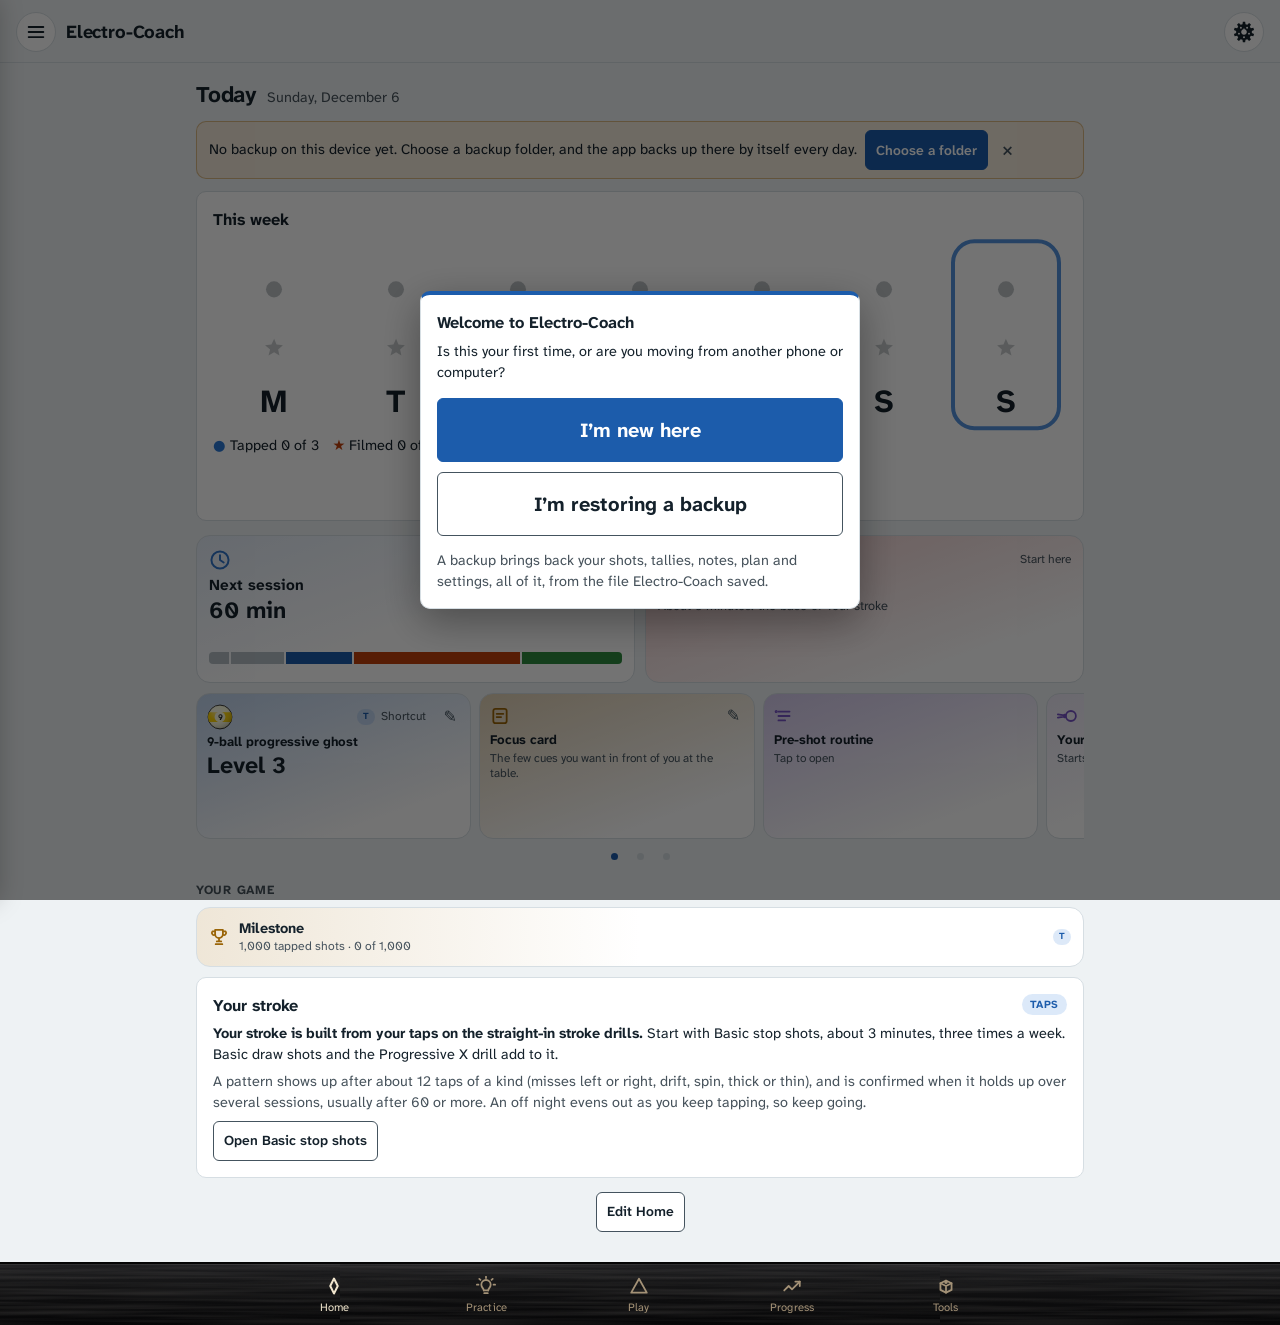
==== commit d62d8358: "Website for 0.2.32: Latest updates, sideways pictures, the web app and the single-file copy Latest u" ====
--- a/app/index.html
+++ b/app/index.html
@@ -2,7 +2,7 @@
 <html lang="en">
   <head>
     <meta http-equiv="Content-Security-Policy" content="default-src 'self'; script-src 'self'; style-src 'self' 'unsafe-inline'; img-src 'self' data: blob:; font-src 'self' data:; connect-src 'self' https://us.aptabase.com https://dashboard.fargorate.com; worker-src 'self'; manifest-src 'self'; object-src 'none'; base-uri 'self'; form-action 'none'">
-    <meta name="ec-build" content="2026-11-24 22:20" />
+    <meta name="ec-build" content="2026-11-26 00:40" />
     <link rel="icon" type="image/png" href="[data-uri]" />
     <link rel="apple-touch-icon" href="[data-uri]" />
     <meta charset="utf-8" />
@@ -15,8 +15,8 @@
     <meta name="apple-mobile-web-app-status-bar-style" content="black-translucent" />
     <title>Electro-Coach</title>
     <meta name="description" content="The Electro-Coach web app: a pool and billiards practice coach with drills you tap, stroke feedback, a shot visualizer, a shot clock and progress from your Railbird data. Works offline; your data stays on your device." />
-    <script type="module" crossorigin src="./assets/index-B1FIJtIJ.js"></script>
-    <link rel="stylesheet" crossorigin href="./assets/index-C52nyiYW.css">
+    <script type="module" crossorigin src="./assets/index-Bf1sjFKm.js"></script>
+    <link rel="stylesheet" crossorigin href="./assets/index-CrBtz3Xp.css">
   </head>
   <body>
     <div id="app"></div>
--- a/app/assets/index-CrBtz3Xp.css
+++ b/app/assets/index-CrBtz3Xp.css
@@ -0,0 +1 @@
+@font-face{font-family:Atkinson Hyperlegible Next;font-style:normal;font-display:swap;font-weight:400;src:url(./atkinson-hyperlegible-next-latin-ext-400-normal-BalHKn7d.woff2) format("woff2"),url(./atkinson-hyperlegible-next-latin-ext-400-normal-qxMiU51n.woff) format("woff");unicode-range:U+0100-02BA,U+02BD-02C5,U+02C7-02CC,U+02CE-02D7,U+02DD-02FF,U+0304,U+0308,U+0329,U+1D00-1DBF,U+1E00-1E9F,U+1EF2-1EFF,U+2020,U+20A0-20AB,U+20AD-20C0,U+2113,U+2C60-2C7F,U+A720-A7FF}@font-face{font-family:Atkinson Hyperlegible Next;font-style:normal;font-display:swap;font-weight:400;src:url(./atkinson-hyperlegible-next-latin-400-normal-FfmJh7DR.woff2) format("woff2"),url(./atkinson-hyperlegible-next-latin-400-normal-DPp7N0cD.woff) format("woff");unicode-range:U+0000-00FF,U+0131,U+0152-0153,U+02BB-02BC,U+02C6,U+02DA,U+02DC,U+0304,U+0308,U+0329,U+2000-206F,U+20AC,U+2122,U+2191,U+2193,U+2212,U+2215,U+FEFF,U+FFFD}@font-face{font-family:Atkinson Hyperlegible Next;font-style:normal;font-display:swap;font-weight:600;src:url(./atkinson-hyperlegible-next-latin-ext-600-normal-kZZEtAc7.woff2) format("woff2"),url(./atkinson-hyperlegible-next-latin-ext-600-normal-BBAQIogt.woff) format("woff");unicode-range:U+0100-02BA,U+02BD-02C5,U+02C7-02CC,U+02CE-02D7,U+02DD-02FF,U+0304,U+0308,U+0329,U+1D00-1DBF,U+1E00-1E9F,U+1EF2-1EFF,U+2020,U+20A0-20AB,U+20AD-20C0,U+2113,U+2C60-2C7F,U+A720-A7FF}@font-face{font-family:Atkinson Hyperlegible Next;font-style:normal;font-display:swap;font-weight:600;src:url(./atkinson-hyperlegible-next-latin-600-normal-BBuhw47K.woff2) format("woff2"),url(./atkinson-hyperlegible-next-latin-600-normal-BhgCag5w.woff) format("woff");unicode-range:U+0000-00FF,U+0131,U+0152-0153,U+02BB-02BC,U+02C6,U+02DA,U+02DC,U+0304,U+0308,U+0329,U+2000-206F,U+20AC,U+2122,U+2191,U+2193,U+2212,U+2215,U+FEFF,U+FFFD}@font-face{font-family:Atkinson Hyperlegible Next;font-style:normal;font-display:swap;font-weight:700;src:url(./atkinson-hyperlegible-next-latin-ext-700-normal-CBw-mJf_.woff2) format("woff2"),url(./atkinson-hyperlegible-next-latin-ext-700-normal-292QVhS1.woff) format("woff");unicode-range:U+0100-02BA,U+02BD-02C5,U+02C7-02CC,U+02CE-02D7,U+02DD-02FF,U+0304,U+0308,U+0329,U+1D00-1DBF,U+1E00-1E9F,U+1EF2-1EFF,U+2020,U+20A0-20AB,U+20AD-20C0,U+2113,U+2C60-2C7F,U+A720-A7FF}@font-face{font-family:Atkinson Hyperlegible Next;font-style:normal;font-display:swap;font-weight:700;src:url(./atkinson-hyperlegible-next-latin-700-normal-Dpiyiu63.woff2) format("woff2"),url(./atkinson-hyperlegible-next-latin-700-normal-C2qZD_Q9.woff) format("woff");unicode-range:U+0000-00FF,U+0131,U+0152-0153,U+02BB-02BC,U+02C6,U+02DA,U+02DC,U+0304,U+0308,U+0329,U+2000-206F,U+20AC,U+2122,U+2191,U+2193,U+2212,U+2215,U+FEFF,U+FFFD}:root{color-scheme:light;--surface: #eef2f4;--card: #ffffff;--ink: #14212b;--ink-2: #44535e;--muted: #46525b;--line: #d6dee3;--btn-line: var(--ink-2);--grid: #e4e9ec;--accent: #1c5cab;--accent-ink: #ffffff;--rail: #1e1e20;--rail-edge: #060607;--pearl: #efe4cc;--pearl-dim: #8c7a63;--kept: #2a78d6;--kept-wash: rgba(42, 120, 214, .12);--excluded: #9aa6ae;--good: #008300;--warn: #b26b00;--bad: #c43b3a;--good-text: #005f00;--warn-text: #774600;--bad-text: #9a2020;--bad-tint: color-mix(in srgb, var(--bad) 12%, var(--card));--bad-tint-ink: #7a1515;--t-strong: #2e8b3e;--t-emerging: #8fc271;--t-neutral: #b4bec5;--film: #c2410c;--t-watch: #eea15a;--t-weak: #c63b2f;--radius-s: 6px;--radius-m: 10px;font-family:Atkinson Hyperlegible Next,system-ui,sans-serif;font-size:calc(100% * var(--text-scale, 1));line-height:1.45;color:var(--ink);background:var(--surface);-webkit-text-size-adjust:100%}@media(prefers-color-scheme:dark){:root:not([data-theme=light]){color-scheme:dark;--t-strong: #44a956;--t-emerging: #6f9f58;--t-neutral: #5d6b74;--film: #f08a4b;--t-watch: #d48a42;--t-weak: #e2625a;--surface: #10171c;--card: #182229;--ink: #e8eef2;--ink-2: #c6d0d7;--muted: #a9b5bd;--line: #2b3841;--grid: #22303a;--accent: #3987e5;--accent-ink: #08131c;--rail: #1b1b1d;--rail-edge: #050506;--pearl: #e9dcc0;--pearl-dim: #7a6a55;--kept: #3987e5;--kept-wash: rgba(57, 135, 229, .16);--excluded: #7d8b95;--good: #2a8236;--warn: #d99a2b;--bad: #c43b3a;--good-text: #6fd06f;--warn-text: #f0b552;--bad-text: #ff9b96;--bad-tint: color-mix(in srgb, var(--bad) 20%, var(--card));--bad-tint-ink: #ffe1de}}:root[data-theme=dark]{color-scheme:dark;--t-strong: #44a956;--t-emerging: #6f9f58;--t-neutral: #5d6b74;--film: #f08a4b;--t-watch: #d48a42;--t-weak: #e2625a;--surface: #10171c;--card: #182229;--ink: #e8eef2;--ink-2: #c6d0d7;--muted: #a9b5bd;--line: #2b3841;--grid: #22303a;--accent: #3987e5;--accent-ink: #08131c;--rail: #1b1b1d;--rail-edge: #050506;--pearl: #e9dcc0;--pearl-dim: #7a6a55;--kept: #3987e5;--kept-wash: rgba(57, 135, 229, .16);--excluded: #7d8b95;--good: #2a8236;--warn: #d99a2b;--bad: #c43b3a;--good-text: #6fd06f;--warn-text: #f0b552;--bad-text: #ff9b96;--bad-tint: color-mix(in srgb, var(--bad) 20%, var(--card));--bad-tint-ink: #ffe1de}*{box-sizing:border-box}html,body{margin:0;background:var(--surface)}body{min-height:100dvh}button,input,select,textarea{font:inherit;color:inherit}a{color:var(--accent)}:focus-visible{outline:3px solid var(--accent);outline-offset:2px}.num{font-variant-numeric:tabular-nums}.app{display:grid;grid-template-rows:auto 1fr auto;grid-template-columns:minmax(0,1fr);min-height:100dvh}.top{display:flex;align-items:center;justify-content:space-between;gap:12px;padding:calc(env(safe-area-inset-top) + 12px) 16px 10px;background:var(--surface);position:sticky;top:0;z-index:5;border-bottom:1px solid var(--line)}.top h1{font-size:1.15rem;margin:0;font-weight:700;letter-spacing:-.01em}.top .status{font-size:.82rem;color:var(--muted)}.icon-btn{width:40px;height:40px;border-radius:50%;border:1px solid var(--line);background:var(--card);display:grid;place-items:center;cursor:pointer}.icon-btn svg{width:22px;height:22px}main{padding:16px;max-width:920px;width:100%;min-width:0;margin:0 auto}.controls>label{flex:1 1 130px}.controls select,.controls input{width:100%}.rail{position:sticky;bottom:0;z-index:5;background:linear-gradient(var(--rail),var(--rail-edge));border-top:3px solid var(--rail-edge);padding:6px 4px calc(env(safe-area-inset-bottom) + 6px);box-shadow:inset 0 1px #ffffff12}.rail ul{list-style:none;margin:0 auto;padding:0;display:flex;max-width:760px;overflow-x:auto;scroll-snap-type:x proximity;scrollbar-width:none;-webkit-overflow-scrolling:touch}.rail ul::-webkit-scrollbar{display:none}.rail li{flex:1 0 auto;scroll-snap-align:start}.rail.fade-r ul{-webkit-mask-image:linear-gradient(90deg,#000 calc(100% - 28px),transparent);mask-image:linear-gradient(90deg,#000 calc(100% - 28px),transparent)}.rail.fade-l ul{-webkit-mask-image:linear-gradient(90deg,transparent,#000 28px);mask-image:linear-gradient(90deg,transparent,#000 28px)}.rail.fade-l.fade-r ul{-webkit-mask-image:linear-gradient(90deg,transparent,#000 28px,#000 calc(100% - 28px),transparent);mask-image:linear-gradient(90deg,transparent,#000 28px,#000 calc(100% - 28px),transparent)}.rail button{width:100%;background:none;border:0;cursor:pointer;display:grid;justify-items:center;gap:4px;padding:6px 3px 2px;white-space:nowrap;min-height:44px;min-width:3.6em;color:var(--pearl-dim);font-size:.7rem;letter-spacing:.01em}.rail .diamond{width:11px;height:11px;transform:rotate(45deg);border:1.5px solid var(--pearl-dim);border-radius:1px;transition:background .16s,border-color .16s,transform .16s}.rail button[aria-current=page]{color:var(--pearl)}.rail button[aria-current=page] .diamond{background:var(--pearl);border-color:var(--pearl);transform:rotate(45deg) scale(1.25)}.rail button.later{opacity:.55}@media(prefers-reduced-motion:reduce){.rail .diamond{transition:none}}h2{font-size:1.4rem;margin:4px 0;letter-spacing:-.01em}h3{font-size:1.02rem;margin:0 0 8px}.lede{color:var(--ink-2);margin:0 0 16px;max-width:62ch}.card{background:var(--card);border:1px solid var(--line);border-radius:var(--radius-m);padding:16px;margin-bottom:14px}.card.flat{background:transparent;border-style:dashed}.muted{color:var(--muted)}.small{font-size:.9rem}.row{display:flex;gap:10px;flex-wrap:wrap;align-items:center}.spacer{flex:1}.btn{display:inline-flex;align-items:center;gap:8px;cursor:pointer;border-radius:var(--radius-s);border:1px solid var(--btn-line);background:var(--card);padding:9px 14px;min-height:42px;font-weight:600}.btn.primary{background:var(--accent);color:var(--accent-ink);border-color:var(--accent)}.btn.danger{color:var(--bad-text)}.discard-set{display:grid;gap:6px;margin-top:18px;padding-top:10px;border-top:1px dashed var(--line);justify-items:start}.btn.danger-quiet{color:var(--bad-text);background:none;border-color:var(--line)}.btn:disabled{opacity:.5;cursor:default}.drop{border:2px dashed var(--line);border-radius:var(--radius-m);padding:28px 16px;display:grid;justify-items:center;gap:10px;text-align:center;background:var(--card)}.drop.over{border-color:var(--accent);background:var(--kept-wash)}.facts{display:grid;grid-template-columns:repeat(auto-fit,minmax(130px,1fr));gap:12px 18px;margin:4px 0 0}.facts div{display:grid;gap:2px}.facts dt{font-size:.8rem;color:var(--muted)}.facts dd{margin:0;font-size:1.25rem;font-weight:700;font-variant-numeric:tabular-nums}table{width:100%;border-collapse:collapse;font-size:.9rem}th,td{text-align:left;padding:7px 8px;border-bottom:1px solid var(--grid);vertical-align:top}th{font-weight:600;color:var(--ink-2);font-size:.82rem}td.n,th.n{text-align:right;font-variant-numeric:tabular-nums}.scroll-x{overflow-x:auto}.notice{border-left:4px solid var(--warn);padding:8px 12px;background:var(--card);border-radius:0 var(--radius-s) var(--radius-s) 0;margin:8px 0}.notice.bad{border-color:var(--bad)}.notice.good{border-color:var(--good)}.controls{display:flex;gap:8px;flex-wrap:wrap;margin-bottom:12px}.controls label{display:grid;gap:3px;font-size:.78rem;color:var(--muted)}select,input[type=date],input[type=number]{background:var(--card);border:1px solid var(--line);border-radius:var(--radius-s);padding:7px 9px;min-height:40px;font-size:.92rem}.seg{--seg-min: 0px;display:grid;grid-template-columns:repeat(auto-fit,minmax(var(--seg-min),1fr));gap:1px;width:100%;max-width:100%;border:1px solid var(--btn-line);border-radius:var(--radius-s);overflow:hidden;background:var(--line)}.seg:has(>:nth-child(5)){--seg-min: 76px}.seg.seg-num{--seg-min: 36px}.seg>button,.seg>.dd-seg-opt{border:0;background:var(--card);padding:7px 6px;min-height:38px;min-width:0;cursor:pointer;font-size:.86rem;display:flex;align-items:center;justify-content:center;gap:7px;text-align:center;white-space:normal;line-height:1.15}.seg>button[aria-pressed=true],.seg>.dd-seg-opt[aria-checked=true]{background:var(--accent);color:var(--accent-ink)}.seg:has(>:nth-child(2):last-child){grid-template-columns:repeat(2,minmax(0,1fr));gap:6px;border:0;border-radius:0;background:transparent;overflow:visible}.seg:has(>:nth-child(2):last-child)>button,.seg:has(>:nth-child(2):last-child)>.dd-seg-opt{border:1px solid var(--btn-line);border-radius:var(--radius-s)}.seg:has(>:nth-child(2):last-child)>button[aria-pressed=true],.seg:has(>:nth-child(2):last-child)>.dd-seg-opt[aria-checked=true]{border-color:var(--accent)}.chips{display:flex;gap:6px;overflow-x:auto;padding-bottom:4px;margin-bottom:10px;scrollbar-width:thin}.chips button{flex:none;border:1px solid var(--btn-line);background:var(--card);border-radius:999px;padding:6px 13px;cursor:pointer;font-size:.88rem;min-height:36px}.chips button[aria-pressed=true]{border-color:var(--accent);background:var(--accent);color:var(--accent-ink)}.month{font-size:.85rem;color:var(--muted);margin:18px 0 6px;font-weight:600}.session{display:grid;grid-template-columns:52px 1fr auto;gap:10px;align-items:center;padding:10px 12px;cursor:pointer;width:100%;text-align:left;background:var(--card);border:1px solid var(--line);border-radius:var(--radius-s);margin-bottom:6px}.session .day{font-size:1.25rem;font-weight:700;line-height:1;text-align:center}.session .day small{display:block;font-size:.7rem;color:var(--muted);font-weight:400;margin-top:3px}.session .rate{text-align:right;font-variant-numeric:tabular-nums;font-weight:700}.session .rate small{display:block;font-weight:400;color:var(--muted);font-size:.75rem}.type{display:inline-block;font-size:.74rem;padding:1px 7px;border-radius:999px;border:1px solid var(--line);color:var(--ink-2);margin-left:6px}.session-detail{margin:-2px 0 10px;padding:10px 12px;border:1px solid var(--line);border-top:0;border-radius:0 0 var(--radius-s) var(--radius-s);background:var(--card);font-size:.9rem}.chart{width:100%;display:block;overflow:visible}.chart text{fill:var(--muted);font-size:calc(11px * var(--chart-text, 1));font-family:inherit}.chart .tick{stroke:var(--grid);stroke-width:1}.chart .axis{stroke:var(--line);stroke-width:1}.chart .label-ink{fill:var(--ink-2)}.chart .hit{fill:transparent;cursor:pointer}.chart .sel{fill:var(--kept-wash)}.legend{display:flex;gap:14px;flex-wrap:wrap;font-size:.82rem;color:var(--ink-2);margin:2px 0 8px}.legend span{display:inline-flex;align-items:center;gap:6px}.swatch{width:12px;height:12px;border-radius:3px;display:inline-block}.panel-title{font-size:.88rem;font-weight:600;color:var(--ink-2);margin:12px 0 2px}.bin-detail{border-top:1px solid var(--grid);margin-top:8px;padding-top:10px;font-size:.9rem}details summary{cursor:pointer;font-weight:600;padding:4px 0}.toggle-row{display:flex;align-items:center;justify-content:space-between;gap:12px;padding:10px 0;border-bottom:1px solid var(--grid)}.toggle-row:last-child{border-bottom:0}.toggle-row .why{font-size:.82rem;color:var(--muted);max-width:52ch}.toggle-row input[type=number]{width:84px}.btn-s{min-height:40px;padding:5px 10px;font-size:.86rem}code{font-family:ui-monospace,Cascadia Mono,Consolas,monospace;font-size:.88em;background:var(--grid);padding:1px 5px;border-radius:4px}textarea,input[type=text],.fargo-q{width:100%;background:var(--card);border:1px solid var(--line);border-radius:var(--radius-s);padding:8px 10px;font-size:.95rem}textarea.mono{font-family:ui-monospace,Consolas,monospace;font-size:.8rem}.field{display:grid;gap:4px;font-size:.82rem;color:var(--muted);margin-bottom:10px}.table-dia{width:100%;height:auto;display:block}.table-dia .dia-label{font-size:2.1px;font-family:inherit;font-weight:600}.table-dia .on-cloth{fill:#f3f0e6;paint-order:stroke;stroke:#00000059;stroke-width:.35px}.table-dia .dia-num{font-size:1px;font-weight:700;fill:#111;font-family:inherit}.dia-key{margin:8px 0 6px;font-size:.78rem;gap:6px 12px}.drill-group{margin:18px 0 6px}.drill-group h3{font-size:1.1rem}.drill-list{display:flex;gap:10px;margin-top:8px;overflow-x:auto;overscroll-behavior-x:contain;scroll-snap-type:x mandatory;padding:2px 2px 8px;scrollbar-width:thin}.drill-list>.drill-card{flex:0 0 min(82%,300px);scroll-snap-align:start}.drill-card{display:grid;grid-template-columns:62px minmax(0,1fr);gap:12px;align-items:center;text-align:left;background:var(--card);border:1px solid var(--line);border-radius:var(--radius-m);padding:10px 12px;cursor:pointer}.drill-card:hover{border-color:var(--accent)}.drill-card-text{display:grid;gap:3px;min-width:0}.drill-name{font-weight:700}.drill-card.add{border-style:dashed;background:transparent}.add-plus{width:62px;height:62px;display:grid;place-items:center;font-size:1.8rem;color:var(--muted);border:1px dashed var(--line);border-radius:var(--radius-s)}.drill-detail{display:grid;grid-template-columns:minmax(0,340px) minmax(0,1fr);gap:22px;align-items:start}@media(max-width:680px){.drill-detail{grid-template-columns:minmax(0,1fr)}.drill-figure{max-width:340px;width:100%;margin:0 auto}}.drill-figure{display:grid;gap:6px;justify-items:start}.drill-text{min-width:0}.setup{margin:4px 0 6px;padding-left:18px}.setup li{margin-bottom:3px}.tag-list{display:grid;gap:6px}.tag-chip{display:inline-flex;align-items:center;gap:8px;flex-wrap:wrap}.tag-chip code{font-size:1rem;padding:4px 8px}.tally-row{padding:10px 0;border-bottom:1px solid var(--grid)}.tally-row:last-child{border-bottom:0}.capture{color:var(--ink-2)}.layout-editor{width:100%;display:grid;gap:6px}.tally{max-width:560px;margin:0 auto}.tally-top{display:flex;align-items:center;gap:8px;flex-wrap:wrap}.tally-body{display:grid;gap:10px;margin-top:14px}.tl-side,.tl-taps{display:grid;gap:10px;min-width:0}.tally-facts dd{font-size:calc(1.6 * var(--u))}.tap{border:0;border-radius:var(--radius-m);cursor:pointer;font-weight:700;font-size:calc(1.15 * var(--u));display:grid;place-items:center;gap:2px;min-height:76px;padding:10px;color:var(--ink);background:var(--card);box-shadow:inset 0 0 0 1.5px var(--line);touch-action:manipulation;-webkit-tap-highlight-color:transparent;user-select:none}.tap small{font-weight:400;font-size:calc(.74 * var(--u));color:var(--muted)}.tap:active{transform:scale(.98)}.tap-make{background:var(--good);color:#fff;box-shadow:none;min-height:104px;font-size:calc(1.45 * var(--u))}.tap-make small{color:#ffffffd9}.tap-miss{box-shadow:inset 0 0 0 2px var(--bad)}.btn.ghost-miss{box-shadow:inset 0 0 0 2px var(--bad);border-color:var(--bad)}.btn.ghost-line{box-shadow:inset 0 0 0 2px var(--warn);border-color:var(--warn)}.tap-carry{box-shadow:inset 0 0 0 3px var(--warn);min-height:76px;font-size:calc(1.2 * var(--u))}.tap-cb{min-height:60px;font-size:calc(1 * var(--u))}.tap-pair{display:grid;grid-template-columns:1fr 1fr;gap:10px}.ball-grid{display:grid;gap:8px}.tap-ball{min-height:64px;font-size:calc(1.5 * var(--u))}.rack-strip{display:flex;flex-wrap:wrap;gap:6px}.rack{min-width:32px;height:32px;border-radius:50%;display:grid;place-items:center;font-weight:700;border:1.5px solid var(--warn);font-variant-numeric:tabular-nums}.rack.done{background:var(--good);border-color:var(--good);color:#fff}.side-pick{display:grid;grid-template-columns:1fr 1fr;gap:10px}.side-pick button{border:2px solid var(--line);background:var(--card);border-radius:var(--radius-m);padding:12px 8px;cursor:pointer;display:grid;gap:2px;font-weight:700;font-size:1.05rem}.side-pick button small{font-weight:400;font-size:.78rem;color:var(--muted)}.side-pick button[aria-pressed=true]{border-color:var(--accent);background:var(--kept-wash)}.switch-row{display:flex;align-items:center;gap:8px;color:var(--ink-2)}.seg-big>button{min-height:46px;font-size:.98rem}.tally-table td,.tally-table th{padding:5px 8px}.tally-table.compact{font-size:.85rem}.mini-meter{display:inline-grid;grid-template-columns:60px auto;align-items:center;gap:6px}.mini-meter:before{content:"";grid-area:1 / 1;height:6px;border-radius:3px;background:var(--grid)}.mini-meter span{grid-area:1 / 1;height:6px;border-radius:3px;background:var(--kept);justify-self:start}.undo-row{display:flex;align-items:center;gap:12px;margin-top:14px;flex-wrap:wrap}.flash{font-size:.9rem;color:var(--ink-2);min-height:1.3em}.tally-banner{width:100%;text-align:left;border:0;cursor:pointer;margin-bottom:12px;background:var(--good);color:#fff;font-weight:600;padding:10px 14px;border-radius:var(--radius-s)}.tap-ball.picked{box-shadow:inset 0 0 0 3px var(--accent);background:var(--kept-wash)}.tap:disabled{opacity:.45;cursor:default;transform:none}.tap-line{box-shadow:inset 0 0 0 2px var(--ink-2);border:0;background-image:repeating-linear-gradient(135deg,transparent 0 7px,var(--grid) 7px 9px)}.rack.line{border-style:dashed;border-color:var(--ink-2)}.rack.mini{min-width:20px;height:20px;font-size:.7rem;font-style:normal;display:inline-grid}.ends-table td.bar{width:45%}.ends-bar{display:flex;height:10px;gap:2px}.ends-bar span{border-radius:2px}.ends-bar .m{background:var(--warn)}.ends-bar .l{background:var(--ink-2);opacity:.55}.ends-bar .c{background:var(--accent);opacity:.7}.ends-bar .s{background:var(--bad, #c0392b)}.layout-now{padding:8px 10px;margin:0 0 8px}.layout-name{display:flex;align-items:center;gap:6px;flex-wrap:wrap;font-size:calc(1.05 * var(--u))}.t-strong{fill:var(--t-strong);background:var(--t-strong)}.t-emerging{fill:var(--t-emerging);background:var(--t-emerging)}.t-neutral{fill:var(--t-neutral);background:var(--t-neutral)}.t-watch{fill:var(--t-watch);background:var(--t-watch)}.t-weak{fill:var(--t-weak);background:var(--t-weak)}.t-cond{fill:var(--excluded)}.chart .zero{stroke:var(--ink-2);stroke-width:1.2}.chart .ci{stroke:var(--ink);stroke-width:1.4;stroke-linecap:round}.chart .cur{fill:var(--accent);stroke:var(--card);stroke-width:1.5}.chart .cur.hollow{fill:var(--card);stroke:var(--accent)}.chart .band{fill:var(--kept-wash)}.chart .curve{stroke:var(--kept);stroke-width:2;stroke-linejoin:round}.chart .curve-dot{fill:var(--kept);stroke:var(--card);stroke-width:2}.chart .axis-mini{font-size:calc(10px * var(--chart-text, 1))}.forest-group{margin-top:10px}.forest-head{font-size:.82rem;font-weight:700;color:var(--ink-2);padding:6px 0 2px;border-bottom:1px solid var(--grid)}.forest-head .muted{font-weight:400}.forest-row{border-bottom:1px solid var(--grid);padding:4px 0 2px}.forest-row svg{display:block}.forest-label{width:100%;display:flex;justify-content:space-between;align-items:center;gap:10px;background:none;border:0;padding:2px 0;min-height:40px;font-size:.86rem;text-align:left;cursor:pointer;color:var(--ink)}.forest-row.open{background:var(--kept-wash)}.seg-detail{padding:6px 2px 8px;display:grid;gap:3px}.axis-note{text-align:center;margin-top:6px}.radar text{font-size:calc(10.5px * var(--chart-text, 1))}.pred{display:grid;grid-template-columns:minmax(0,1.3fr) minmax(0,1fr);gap:18px;align-items:start}@media(max-width:640px){.pred{grid-template-columns:minmax(0,1fr)}}.pred-inputs{display:grid;gap:10px}.pred-field{display:grid;grid-template-columns:minmax(0,1fr) auto;grid-template-areas:"lab num" "rng rng";gap:2px 8px;font-size:.86rem;align-items:center}.pred-field>span:first-child{grid-area:lab;color:var(--ink-2)}.pred-field input[type=range]{grid-area:rng;width:100%;accent-color:var(--accent)}.pred-num{grid-area:num;display:inline-flex;align-items:center;gap:4px}.pred-num input{width:72px;min-height:34px;padding:4px 6px}.pred-out{background:var(--surface);border-radius:var(--radius-m);padding:14px}.pred-label{font-size:.82rem;color:var(--muted)}.pred-big{font-size:3rem;font-weight:700;line-height:1.05}.meter{height:8px;border-radius:4px;background:var(--grid);margin-top:8px;overflow:hidden}.meter span{display:block;height:100%;background:var(--kept);border-radius:4px}details.card>summary{font-size:1.02rem}.heat-single{max-width:440px;margin:0 auto}.heat-pair{display:grid;grid-template-columns:1fr 1fr;gap:10px;max-width:760px;margin:0 auto;align-items:end}.heat-fig{margin:0}.heat-fig figcaption{font-size:.82rem;margin-bottom:4px}.heat-fig .heat-n{display:block}.table-dia.heat .contour{fill:none;stroke:#1b1b1b;stroke-linecap:round;opacity:.75}.table-dia.heat .contour-label{font-size:2.2px;font-weight:700;fill:#1b1b1b;paint-order:stroke;stroke:#fbfbf7;stroke-width:.6px;font-family:inherit}.heat-legend{max-width:440px;margin:12px auto 0;display:grid;gap:4px}.heat-legend .bar{height:12px;border-radius:6px;border:1px solid var(--line)}.heat-legend .ticks{display:flex;justify-content:space-between;color:var(--ink-2)}.readout{border-top:1px solid var(--line);margin-top:14px;padding-top:12px}.heat-legend .bar-wrap{position:relative;padding-bottom:9px}.heat-legend .avg-mark{position:absolute;bottom:0;width:0;height:0;transform:translate(-6px);border-left:6px solid transparent;border-right:6px solid transparent;border-bottom:8px solid var(--ink)}.tiles{display:grid;grid-template-columns:repeat(auto-fill,minmax(150px,1fr));gap:8px;margin-bottom:12px}.tile,.pmeter{background:var(--card);border:1px solid var(--line);border-radius:var(--radius-m);padding:10px 12px;border-top:4px solid var(--t-neutral);min-width:0}.tile.good,.pmeter.good{border-top-color:var(--t-strong)}.tile.bad,.pmeter.bad{border-top-color:var(--t-weak)}.tile-title,.meter-title{font-size:.82rem;font-weight:700;color:var(--ink-2)}.tile-big{font-size:1.6rem;font-weight:700;line-height:1.15;margin-top:2px}.meter-grid{display:grid;grid-template-columns:repeat(auto-fill,minmax(240px,1fr));gap:10px}.pmeter{border-top-width:4px}.x-btn{border:0;background:none;color:var(--muted);font-size:1.2rem;line-height:1;cursor:pointer;padding:0 4px;min-height:28px}.subcard{border:1px dashed var(--line);border-radius:var(--radius-s);padding:10px 12px}.bar-meter{position:relative;height:10px;border-radius:5px;background:var(--grid);margin:6px 0 4px}.bar-meter .fill{height:100%;border-radius:5px;background:var(--kept)}.bar-meter .tick{position:absolute;top:-3px;width:2px;height:16px;background:var(--ink);transform:translate(-1px)}.tchart{display:block;overflow:visible}.tchart .grid{stroke:var(--grid);stroke-width:1}.tchart .axis{stroke:var(--muted)}.tchart .tick{fill:var(--muted);font-size:calc(10.5px * var(--chart-text, 1));font-family:inherit}.tchart .ref{stroke:var(--ink-2);stroke-width:1;stroke-dasharray:3 3;opacity:.7}.tchart .ref.goal{stroke:var(--tone-green);stroke-width:2;stroke-dasharray:6 4;opacity:1}.tchart .freeze{stroke:var(--warn);stroke-width:1.5;stroke-dasharray:5 4}.tchart .freeze-label{fill:var(--warn-text)}.tchart .tevent line{stroke:var(--tone-red);stroke-width:1.4;stroke-dasharray:2 3}.tchart .tevent text{fill:var(--bad-text);font-size:calc(9.5px * var(--chart-text, 1));font-weight:700;font-family:inherit}.tchart .band{fill:var(--kept-wash);stroke:none}.tchart .line{fill:none;stroke:var(--ink);stroke-width:2;stroke-linejoin:round}.tchart .line2{fill:none;stroke:var(--muted);stroke-width:1.6;stroke-dasharray:5 3}.tchart .dot{fill:var(--kept);fill-opacity:.55;stroke:var(--kept);stroke-width:1}.tchart .dot.hollow{fill:var(--card);fill-opacity:1}.tchart .dot.clipped{stroke-dasharray:2 1.5}.tchart .dot.sel{stroke:var(--ink);stroke-width:2;fill-opacity:.9}.k-other{--jk: var(--tone-purple)}.k-equipment{--jk: var(--tone-amber)}.k-tournament{--jk: var(--tone-red)}.k-technique{--jk: var(--tone-teal)}.k-coach{--jk: var(--tone-blue)}.k-many{--jk: var(--ink-2)}.tchart .jmark{cursor:pointer;outline:none}.tchart .jmark circle{fill:var(--card);stroke:var(--jk);stroke-width:1.8}.tchart .jmark.filled circle,.tchart .jmark.on circle{fill:var(--jk)}.tchart .jmark rect{fill:var(--card);stroke:var(--jk);stroke-width:1.4}.tchart .jmark text,.tchart .jpin text{font-size:calc(9.5px * var(--chart-text, 1));font-weight:700;fill:var(--ink);font-family:inherit}.tchart .jmark:focus-visible circle,.tchart .jmark:focus-visible rect,.tchart .jpin:focus-visible rect{stroke-width:3}.tchart .jpin{cursor:pointer;outline:none}.tchart .jpin line{stroke:var(--jk);stroke-width:1.2;stroke-dasharray:3 3}.tchart .jpin rect{fill:var(--card);stroke:var(--jk);stroke-width:1.3}.tchart.compact .jmark circle{fill:var(--jk);stroke:none}.jpop{border:1px solid var(--btn-line);border-radius:var(--radius-s);background:var(--card);padding:8px 10px;margin:4px 0 8px}.jdot{display:inline-block;width:8px;height:8px;border-radius:50%;background:var(--jk);margin-right:6px;vertical-align:1px}.railbird-role summary{cursor:pointer}.railbird-role .usage-list{margin-top:8px}details.railbird-role:not(.card){margin-top:10px;padding-top:8px;border-top:1px solid var(--line)}.feedback-card,.request-drill{gap:10px}.th-grid{margin:8px 0 6px;display:grid;grid-template-columns:auto auto auto auto;justify-content:start;gap:6px 10px;align-items:center}.th-grid select{min-width:0;padding-left:8px;padding-right:4px}.th-head{color:var(--muted);font-size:.85em}.th-join{color:var(--muted)}.th-rules{margin:4px 0 8px;display:grid;gap:3px}.th-rules b{color:var(--ink-2);font-weight:600}.note-form{display:flex;flex-wrap:wrap;gap:8px;align-items:end}.note-form label{display:grid;gap:3px;color:var(--muted)}.note-form .grow{flex:1 1 220px}.note-form input,.note-form select{width:100%}.note-list{list-style:none;padding:0;margin:12px 0 0;display:grid;gap:8px}.note-list li{display:flex;gap:10px;align-items:start;border-top:1px solid var(--line);padding-top:8px;flex-wrap:wrap}.note-list .grow{flex:1 1 200px;min-width:0}.note-num{display:inline-grid;place-items:center;width:22px;height:22px;border-radius:50%;border:1.2px solid var(--ink-2);font-size:.75rem;font-weight:700;flex:none}.btn[aria-pressed=true]{border-color:var(--good);color:var(--good-text)}.blocks{list-style:none;padding:0;margin:0;display:grid;gap:10px}.blocks li{display:flex;gap:12px;align-items:start;border-top:1px solid var(--line);padding-top:10px}.blocks li:first-child{border-top:0;padding-top:0}.blocks .grow,.plan-item .grow{flex:1 1 auto}.block-min{flex:none;min-width:44px;font-size:1.25rem;font-weight:700;color:var(--accent)}.block-title{font-weight:700}.cue{margin-top:4px;font-style:italic;color:var(--ink-2)}.plan-item{border-top:1px solid var(--line);padding:12px 0}.plan-item:first-of-type{border-top:0;padding-top:0}.plan-item.is-hidden{opacity:.55}.plan-rank{flex:none;display:inline-grid;place-items:center;width:26px;height:26px;border-radius:50%;background:var(--ink);color:var(--card);font-weight:700;font-size:.85rem}.plan-cost{flex:none;text-align:right}.plan-cost b{font-size:1.35rem}.plan-item.plan-row{border:1px solid var(--line);border-top:1px solid var(--line);border-radius:14px;padding:10px 12px;margin:8px 0;background:linear-gradient(90deg,color-mix(in srgb,var(--tone-red) 14%,var(--card)),var(--card) 60%)}.plan-item.plan-row:first-of-type{padding-top:10px}.plan-item.plan-row.strength{background:linear-gradient(90deg,color-mix(in srgb,var(--tone-green) 14%,var(--card)),var(--card) 60%)}.plan-row .pr-top{display:flex;align-items:center;gap:10px}.plan-row .pr-mid{flex:1 1 auto;min-width:0;display:grid;gap:2px}.plan-row .pr-drills{line-height:1.5}.plan-row .pr-drills .link-btn{padding:0;font-size:inherit}.plan-row .pr-line{display:block;width:80px;margin-top:2px}.plan-row .plan-cost b{font-size:1.1rem}:root[data-palette=teal]{--kept: #0f8a7e;--kept-wash: rgba(15, 138, 126, .13)}@media(prefers-color-scheme:dark){:root:not([data-theme=light])[data-palette=teal]{--kept: #2bb5a6;--kept-wash: rgba(43, 181, 166, .18)}}:root[data-theme=dark][data-palette=teal]{--kept: #2bb5a6;--kept-wash: rgba(43, 181, 166, .18)}:root[data-palette=violet]{--kept: #6a4fc7;--kept-wash: rgba(106, 79, 199, .13)}@media(prefers-color-scheme:dark){:root:not([data-theme=light])[data-palette=violet]{--kept: #9a83f0;--kept-wash: rgba(154, 131, 240, .18)}}:root[data-theme=dark][data-palette=violet]{--kept: #9a83f0;--kept-wash: rgba(154, 131, 240, .18)}:root[data-palette=amber]{--kept: #b06d06;--kept-wash: rgba(176, 109, 6, .13)}@media(prefers-color-scheme:dark){:root:not([data-theme=light])[data-palette=amber]{--kept: #e3a33a;--kept-wash: rgba(227, 163, 58, .18)}}:root[data-theme=dark][data-palette=amber]{--kept: #e3a33a;--kept-wash: rgba(227, 163, 58, .18)}:root[data-tiers=blue-orange]{--t-strong: #1f6fb5;--t-emerging: #7fb2e0;--t-watch: #f0a35a;--t-weak: #c8590f}@media(prefers-color-scheme:dark){:root:not([data-theme=light])[data-tiers=blue-orange]{--t-strong: #4a94e0;--t-emerging: #3f6f9c;--t-watch: #d48a42;--t-weak: #e07a2e}}:root[data-theme=dark][data-tiers=blue-orange]{--t-strong: #4a94e0;--t-emerging: #3f6f9c;--t-watch: #d48a42;--t-weak: #e07a2e}.pref-row{display:grid;gap:6px;margin-top:12px}.pref-label{font-weight:600;font-size:.9rem}.pref-swatch{display:inline-flex;border-radius:3px;overflow:hidden;border:1px solid rgba(0,0,0,.15)}.pref-swatch i{width:9px;height:14px;display:block}.clock{max-width:640px;margin:0 auto;display:grid;gap:10px;--pa: #3b82f6;--pb: #ec4899}.clock-top{display:grid;gap:6px}.seg.clock-mode{width:auto;flex:1 1 auto;min-width:0;max-width:300px;grid-template-columns:1fr 1fr}.clock-top>.row{flex-wrap:nowrap}.seg.clock-mode>button{font-weight:800}.clock-modes{display:grid;gap:10px;max-width:420px}.clock-modecard{display:grid;gap:3px;text-align:left;padding:14px 16px;border:1px solid var(--line);border-radius:var(--radius-s);background:var(--card);color:inherit;font:inherit;cursor:pointer}.clock-modecard b{font-size:1.05rem}.clock-pause{min-height:48px;font-weight:700;width:100%}.clock-top{margin-bottom:8px}.btn.clock-reset{color:var(--bad-text);border-color:var(--bad);font-weight:700}.btn.clock-reset:hover,.btn.clock-reset:active{background:color-mix(in srgb,var(--bad) 12%,transparent)}.clock-face{width:100%;border:0;cursor:pointer;border-radius:18px;padding:14px 16px 16px;background:#0d1418;color:#eef3f6;display:grid;justify-items:center;gap:4px;box-shadow:inset 0 0 0 1px #ffffff0f;-webkit-tap-highlight-color:transparent;border-top:10px solid var(--pa)}.clock-face.p1{border-top-color:var(--pb)}.clock-who{font-size:clamp(calc(1.6 * var(--u)),7vw,calc(2.4 * var(--u)));font-weight:800;color:var(--pa);line-height:1.1}.clock-face.p1 .clock-who{color:var(--pb)}.clock-stage{font-size:clamp(calc(1.55 * var(--u)),6.6vw,calc(2 * var(--u)));font-weight:800;color:var(--pa);text-align:center;line-height:1.15}.clock-face.p1 .clock-stage{color:var(--pb)}.clock-face.expired .clock-stage{color:#ff8a7f}.clock-num{font-size:clamp(calc(6 * var(--u)),31vw,calc(14 * var(--u)));font-weight:700;line-height:.95;letter-spacing:-.03em}.clock-face.warn .clock-num{color:#f2b13c}.clock-face.crit .clock-num{color:#ff5d4f}.clock-face.expired .clock-num{color:#ff5d4f;font-size:clamp(calc(4.5 * var(--u)),24vw,calc(9 * var(--u)));padding:.18em 0}.clock-face.expired{box-shadow:inset 0 0 0 3px #ff5d4f}.clock-bar{width:100%;height:12px;border-radius:6px;background:#ffffff1a;overflow:hidden}.clock-bar span{display:block;height:100%;background:#3fbf6f;transition:width .12s linear}.clock-face.warn .clock-bar span{background:#f2b13c}.clock-face.crit .clock-bar span,.clock-face.expired .clock-bar span{background:#ff5d4f}.clock-hint{font-size:calc(1.05 * var(--u));color:#b9c7d0;font-weight:600}.clock-big{min-height:64px;font-size:calc(1.25 * var(--u));font-weight:800;justify-content:center}.clock-wide{min-height:52px;font-size:calc(1.1 * var(--u));font-weight:700;justify-content:center}.clock-row{display:grid;grid-template-columns:repeat(auto-fit,minmax(140px,1fr));gap:10px}.clock-players{display:grid;grid-template-columns:1fr 1fr;gap:10px}.clock-player{border-radius:14px;padding:10px;display:grid;gap:6px;background:var(--card);border:3px solid color-mix(in srgb,var(--pa) 35%,transparent)}.clock-player.p1{border-color:color-mix(in srgb,var(--pb) 35%,transparent)}.clock-player.at-table{border-color:var(--pa);background:color-mix(in srgb,var(--pa) 14%,var(--card))}.clock-player.p1.at-table{border-color:var(--pb);background:color-mix(in srgb,var(--pb) 14%,var(--card))}.cp-name{font-size:clamp(calc(1.15 * var(--u)),5vw,calc(1.5 * var(--u)));font-weight:800;overflow:hidden;text-overflow:ellipsis;white-space:nowrap}.clock-player.p0 .cp-name{color:var(--pa)}.clock-player.p1 .cp-name{color:var(--pb)}.cp-tag{font-size:calc(.95 * var(--u));font-weight:700;min-height:1.2em}.cp-ext{display:grid;justify-items:center;min-height:72px;gap:0}.cp-ext-main{font-size:calc(1.6 * var(--u));font-weight:800;line-height:1.1}.cp-ext-sub{font-size:calc(.95 * var(--u));font-weight:600}.clock-newrack{display:grid;gap:10px}.btn.breaker.p0{border:3px solid var(--pa)}.btn.breaker.p1{border:3px solid var(--pb)}.clock .btn.primary[aria-pressed=true]{color:var(--accent-ink);border-color:var(--accent)}.clock-usage summary{font-weight:700;font-size:1.05rem;cursor:pointer}.usage-list{margin:0;padding-left:18px;display:grid;gap:4px}.clock-settings{display:grid;grid-template-columns:repeat(auto-fill,minmax(200px,1fr));gap:10px}.clock-settings label{display:grid;gap:4px;font-size:.85rem;color:var(--muted)}.clock-settings select,.clock-settings input[type=text]{width:100%}.bowl-sheet{display:grid;grid-template-columns:repeat(10,minmax(0,1fr));border:1.5px solid var(--ink-2);border-radius:var(--radius-s);overflow:hidden;background:var(--card)}@media(max-width:520px){.bowl-sheet{grid-template-columns:repeat(5,minmax(0,1fr))}.bowl-frame:nth-child(n+6){border-top:1.5px solid var(--ink-2)}.bowl-frame:nth-child(5){border-right:0}}.bowl-frame{border-right:1px solid var(--line);display:grid;grid-template-rows:auto auto 1fr;min-height:76px}.bowl-frame:last-child{border-right:0}.bowl-frame.current{background:var(--kept-wash)}.bowl-n{font-size:calc(.7 * var(--u));color:var(--muted);text-align:center;padding-top:2px}.bowl-marks{display:flex;justify-content:flex-end}.bowl-marks span{min-width:1.4em;height:1.6em;display:grid;place-items:center;font-weight:700;border-left:1px solid var(--line);border-bottom:1px solid var(--line);font-size:calc(.92 * var(--u))}.bowl-cum{text-align:center;font-weight:700;font-size:calc(1.1 * var(--u));align-self:center;padding:4px 0}.bowl-keys{display:grid;grid-template-columns:repeat(6,1fr);gap:8px}.bowl-key{min-height:56px;border-radius:var(--radius-s);border:1px solid var(--line);background:var(--card);font-size:calc(1.35 * var(--u));font-weight:700;cursor:pointer}.bowl-key.all{background:var(--accent);color:var(--accent-ink);border-color:var(--accent)}.bowl-key:disabled{opacity:.25;cursor:default}.game-list{list-style:none;padding:0;margin:0;display:grid;gap:8px}.game-list li{display:flex;gap:8px;align-items:center;flex-wrap:wrap;border-top:1px solid var(--line);padding-top:8px}.game-list li:first-child{border-top:0;padding-top:0}.game-list .grow{flex:1 1 200px;min-width:0}.sp-players{display:grid;grid-template-columns:1fr 1fr;gap:8px}.sp-player{background:var(--card);border:1px solid var(--line);border-radius:var(--radius-m);padding:10px 12px;min-width:0;transition:box-shadow .2s,opacity .2s}.sp-players{--at-table: #a87d00}@media(prefers-color-scheme:dark){:root:not([data-theme=light]) .sp-players{--at-table: #f2c94c}}:root[data-theme=dark] .sp-players{--at-table: #f2c94c}.sp-player.at-table{border:3px solid var(--at-table);padding:8px 10px;background:color-mix(in srgb,var(--at-table) 12%,var(--card));box-shadow:0 0 0 3px color-mix(in srgb,var(--at-table) 35%,transparent),0 0 26px color-mix(in srgb,var(--at-table) 60%,transparent);animation:at-table-glow 2.4s ease-in-out infinite}@keyframes at-table-glow{50%{box-shadow:0 0 0 4px color-mix(in srgb,var(--at-table) 45%,transparent),0 0 38px color-mix(in srgb,var(--at-table) 75%,transparent)}}@media(prefers-reduced-motion:reduce){.sp-player.at-table{animation:none}}.sp-player.at-table .sp-score{color:var(--at-table);text-shadow:0 0 18px color-mix(in srgb,var(--at-table) 70%,transparent)}.sp-player.at-table .sp-tag{color:var(--at-table)}.sp-player.waiting{opacity:.8}.sp-player.winner{border:3px solid var(--good);padding:8px 10px}.sp-name{font-weight:700;font-size:calc(1.35 * var(--u));line-height:1.2;overflow:hidden;text-overflow:ellipsis;white-space:nowrap}.sp-tag{font-size:calc(.95 * var(--u));font-weight:700;color:var(--accent);min-height:1.2em}.sp-player.winner .sp-tag{color:var(--good-text)}.sp-score{font-size:calc(3.6 * var(--u));font-weight:800;line-height:1.05}.sp-needs{font-size:calc(1.05 * var(--u));font-weight:600}.sp-fouls{color:var(--bad-text);font-weight:700;margin-top:2px;font-size:calc(.95 * var(--u))}.sp-status{display:grid;grid-template-columns:repeat(3,1fr);gap:8px;text-align:center}.sp-stat-k{font-size:calc(.9 * var(--u));color:var(--muted);font-weight:600}.sp-stat-v{font-size:calc(2.2 * var(--u));font-weight:800;line-height:1.1}.sp-choice{margin:10px 0 0;font-size:calc(1.02 * var(--u))}.sp-choice .btn{min-height:52px;font-size:calc(1.05 * var(--u))}.sp-ball{width:100%;min-height:90px;margin:12px 0 10px;border-radius:14px;border:0;background:var(--accent);color:var(--accent-ink);font-size:calc(1.9 * var(--u));font-weight:800;cursor:pointer}.sp-ends{display:grid;grid-template-columns:repeat(auto-fit,minmax(96px,1fr));gap:8px}.sp-ends .btn{justify-content:center;min-height:72px;font-size:calc(1.3 * var(--u));font-weight:700}.sp-minor{gap:8px;margin-top:10px}.sp-race{flex-wrap:wrap}.sp-race button{font-size:calc(1.05 * var(--u));font-weight:700;min-width:0}.sp-race button:disabled{opacity:.35;cursor:default}.sp-opp-pick{display:flex;flex-wrap:wrap;gap:6px;margin-bottom:10px}.sp-opp-pick .btn[aria-pressed=true]{background:var(--accent);color:var(--accent-ink);border-color:var(--accent)}.sp-lag-btns{display:grid;gap:8px}.sp-lag-btns .btn{justify-content:center;min-height:60px;font-size:calc(1.25 * var(--u));font-weight:700}.sp-land{position:fixed;inset:0;z-index:30;background:var(--surface);display:grid;grid-template-columns:1.15fr 1fr;gap:12px;padding:max(8px,env(safe-area-inset-top)) max(12px,env(safe-area-inset-right)) max(8px,env(safe-area-inset-bottom)) max(12px,env(safe-area-inset-left))}.sp-land-l,.sp-land-r{min-height:0;overflow-y:auto;display:flex;flex-direction:column;gap:8px}.sp-land-l .sp-players{flex:1}.sp-land .sp-score{font-size:clamp(calc(3 * var(--u)),22vh,calc(6.5 * var(--u)))}.sp-land .sp-name{font-size:calc(1.5 * var(--u))}.sp-land .sp-stat-v{font-size:calc(2 * var(--u))}.sp-land .sp-ball{flex:1;min-height:80px;margin:0;font-size:calc(2.2 * var(--u))}.sp-land .sp-ends{grid-template-columns:repeat(auto-fit,minmax(80px,1fr))}.sp-land .sp-ends .btn{min-height:64px;font-size:calc(1.15 * var(--u))}.sp-land .sp-minor{margin-top:0}.sp-land .sp-choice{margin:0}.top{gap:10px}.menu-btn svg{width:22px;height:22px}.drawer-wrap{position:fixed;inset:0;z-index:30;pointer-events:none}.drawer-scrim{position:absolute;inset:0;background:#00000073;opacity:0;transition:opacity .18s}.drawer{position:absolute;top:0;bottom:0;left:0;width:min(330px,86vw);background:var(--surface);border-right:1px solid var(--line);transform:translate(-102%);transition:transform .2s ease-out;display:flex;flex-direction:column;padding-top:env(safe-area-inset-top);box-shadow:4px 0 24px #00000040}.drawer-wrap.open{pointer-events:auto}.drawer-wrap.open .drawer-scrim{opacity:1}.drawer-wrap.open .drawer{transform:none}@media(prefers-reduced-motion:reduce){.drawer,.drawer-scrim{transition:none}}.drawer-head{display:flex;gap:8px;align-items:center;padding:12px;border-bottom:1px solid var(--line)}.drawer-head input{flex:1;min-width:0;background:var(--card);border:1px solid var(--line);border-radius:var(--radius-s);padding:9px 10px;font-size:.95rem}.drawer-body{overflow-y:auto;padding:6px 8px calc(env(safe-area-inset-bottom) + 16px)}.drawer-group{margin-top:10px}.drawer-title{font-size:.72rem;font-weight:700;letter-spacing:.06em;text-transform:uppercase;color:var(--muted);padding:4px 8px}.drawer-item{width:100%;display:flex;gap:12px;align-items:center;text-align:left;background:none;border:0;border-radius:var(--radius-s);padding:10px 8px;cursor:pointer;font-size:.98rem;min-height:44px}.drawer-item:hover{background:var(--card)}.drawer-item.active{background:var(--card);font-weight:700}.drawer-item .diamond{width:9px;height:9px;transform:rotate(45deg);border:1.5px solid var(--muted);border-radius:1px;flex:none}.drawer-item.active .diamond{background:var(--accent);border-color:var(--accent)}.rail .diamond.more{border-style:dotted}.tally-banner{display:flex;gap:6px;align-items:center;padding:2px 12px;font-size:.86rem}.tally-banner .grow{background:none;border:0;color:inherit;font:inherit;font-weight:600;text-align:left;cursor:pointer;flex:1;padding:5px 0;display:flex;gap:0;min-width:0;white-space:nowrap}.tally-banner .tb-name{overflow:hidden;text-overflow:ellipsis;min-width:0}.tally-banner .tb-rest{flex:none}.tb-btn{background:#ffffff2e;color:#fff;border:1px solid rgba(255,255,255,.35);border-radius:var(--radius-s);padding:6px 10px;cursor:pointer;font-weight:600}.session-banner{width:100%;text-align:left;border:0;cursor:pointer;margin-bottom:12px;background:var(--accent);color:var(--accent-ink);font-weight:600;padding:10px 14px;border-radius:var(--radius-s)}.session-banner.due{background:var(--bad);color:#fff;animation:pulse 1.4s ease-in-out infinite}@keyframes pulse{50%{filter:brightness(1.15)}}@media(prefers-reduced-motion:reduce){.session-banner.due{animation:none}}.session-flag-row{display:flex;justify-content:flex-end;margin:0 0 6px}.session-flag{display:inline-flex;align-items:center;gap:6px;border:0;cursor:pointer;border-radius:999px;padding:3px 10px;font-size:calc(.8 * var(--u));font-weight:600;background:color-mix(in srgb,var(--accent) 18%,var(--card));color:var(--ink)}.session-flag .sf-dot{width:7px;height:7px;border-radius:50%;background:var(--accent)}.session-flag.due{background:var(--bad);color:#fff;animation:pulse 1.4s ease-in-out infinite}.session-flag.due .sf-dot{background:#fff}.tally-land .session-flag-row{margin:0;justify-content:flex-start}@media(prefers-reduced-motion:reduce){.session-flag.due{animation:none}}.practice-chips{margin-bottom:8px}.link-btn{background:none;border:0;color:var(--accent);cursor:pointer;padding:0;font:inherit;text-decoration:underline}.warn-text{color:var(--warn-text);font-weight:600}.home-now{border-left:4px solid var(--accent)}.now-row{display:flex;gap:8px;align-items:center;flex-wrap:wrap;padding:6px 0;border-top:1px solid var(--line)}.now-row:first-of-type{border-top:0}.home-blocks{margin:8px 0 12px;padding-left:0;list-style:none;display:grid;gap:4px}.home-blocks .num{display:inline-block;min-width:38px;font-weight:700;color:var(--accent)}.tile-small{font-weight:700;font-size:.95rem;margin-top:4px;line-height:1.25}.housekeeping .small{margin-top:4px}.kind-dot{width:10px;height:10px;border-radius:50%;flex:none;background:var(--muted)}.kind-dot.k-railbird{background:var(--kept)}.kind-dot.k-tally{background:var(--good)}.kind-dot.k-bowling,.kind-dot.k-straight{background:var(--warn)}.kind-dot.k-practice{background:var(--ink)}.live-tag{margin-left:6px;font-size:.72rem;font-weight:700;color:var(--accent);text-transform:uppercase;letter-spacing:.04em}.history-day{padding-top:10px}.note-text{white-space:pre-wrap;overflow-wrap:anywhere}.note-text.clamped{display:-webkit-box;-webkit-line-clamp:3;-webkit-box-orient:vertical;overflow:hidden}.note-list li.focus{background:var(--kept-wash);border-radius:var(--radius-s)}.share-opts{display:flex;flex-wrap:wrap;gap:4px 14px}.quick-steps{margin:10px 0 0;padding-left:0;list-style:none;counter-reset:q;display:grid;gap:10px}.quick-steps li{counter-increment:q;display:grid;grid-template-columns:34px 1fr;column-gap:8px}.quick-steps li:before{content:counter(q);grid-row:span 2;width:28px;height:28px;border-radius:50%;background:var(--ink);color:var(--card);display:grid;place-items:center;font-weight:700}.quick-steps b{font-size:1.1rem}.quick-steps span{color:var(--ink-2)}.routine-section summary{font-weight:700;cursor:pointer;padding:2px 0}.routine-section ul{padding-left:18px}.routine-section li{margin:4px 0}.run-list{list-style:none;padding:0;margin:0;display:grid;gap:0}.run-add{text-align:center;margin:-6px 0 6px}.run-fields label{min-width:0}.run-fields select{width:100%;min-width:0}.run-add .link-btn{padding:6px 12px}.run-fields{display:grid;grid-template-columns:repeat(auto-fill,minmax(150px,1fr));gap:8px;margin-top:8px}.run-fields label,.setup-card label{display:grid;gap:3px;font-size:.8rem;color:var(--muted)}.stepper{display:inline-flex;gap:6px;align-items:center;color:var(--ink)}.stepper b{min-width:2ch;text-align:center;font-size:1.05rem}.run-dots{display:flex;gap:3px;margin:8px 0 12px}.run-dots span{height:6px;border-radius:3px;background:var(--grid)}.run-dots span.done{background:var(--good)}.run-dots span.now{background:var(--accent)}.setup-grid{display:grid;grid-template-columns:minmax(0,200px) 1fr;gap:12px;margin-top:10px}@media(max-width:480px){.setup-grid{grid-template-columns:1fr}}.mode-box{border-radius:var(--radius-s);padding:10px 12px;margin:12px 0;display:grid;gap:4px;background:var(--kept-wash)}.mode-box.m-record{background:#d99a2b24}.mode-box.m-both{background:#d99a2b29;box-shadow:inset 4px 0 0 var(--film)}.cam-icon{vertical-align:-4px;color:var(--film)}.film-banner{border-radius:var(--radius-s);padding:10px 12px;margin:0 0 10px;display:grid;gap:6px;background:#d99a2b2e;box-shadow:inset 4px 0 0 var(--film);text-align:left}.film-banner .film-head{font-size:1.05rem}.film-banner .film-head b{color:var(--ink)}.timer-card .film-banner{margin:6px 0 8px}.big-btn .cam-icon{color:currentColor;margin-right:6px}.cam-line b{color:var(--ink)}.tag-copy{width:fit-content;max-width:100%;overflow-wrap:anywhere;font-family:ui-monospace,Consolas,monospace}.big-btn{width:100%;justify-content:center;min-height:56px;font-size:1.1rem;margin-top:10px}.timer-card{text-align:center}.timer-big{font-size:clamp(calc(4 * var(--u)),22vw,calc(8 * var(--u)));font-weight:700;line-height:1;margin:6px 0}.timer-card.soon .timer-big{color:var(--warn-text)}.timer-card.due{box-shadow:inset 0 0 0 3px var(--bad)}.timer-card.due .timer-big{color:var(--bad-text)}.count-line{font-size:1.3rem;font-weight:700;margin-top:8px}.next-up{margin:8px 0 4px}.run-table{width:100%;border-collapse:collapse}.run-table th,.run-table td{text-align:left;padding:6px 4px;border-bottom:1px solid var(--line)}.run-table .num{text-align:right}.run-table tr.skipped td{color:var(--muted)}.rack.learn{border-radius:6px;opacity:.6}.switch-row.learning-on{color:var(--ink);background:var(--kept-wash);border-radius:8px;padding:6px 8px}.learn-row{display:flex;align-items:center;gap:6px;margin-top:10px;border-radius:8px;padding:4px 6px}.learn-row.learning-on{background:var(--kept-wash)}.learn-row .switch-row{color:var(--ink-2)}.learn-row.learning-on .switch-row{color:var(--ink)}.switch-row input{flex:none}@media(pointer:coarse){.kbd-hint{display:none!important}}.notice.learn-note,.notice.usage-notice{border-color:var(--accent)}.notice.update-notice{border-color:var(--good)}.modal-wrap{position:fixed;inset:0;z-index:40;display:grid;place-items:center;padding:max(16px,env(safe-area-inset-top,0px)) max(16px,env(safe-area-inset-right,0px)) max(16px,env(safe-area-inset-bottom,0px)) max(16px,env(safe-area-inset-left,0px))}.modal-scrim{position:absolute;inset:0;background:#0000008c}.modal{position:relative;width:min(100%,440px);max-height:100%;overflow-y:auto;margin:0;box-shadow:0 12px 40px #00000059}.update-modal{border-top:4px solid var(--good)}.update-modal .btn,.usage-modal .btn{min-height:48px}.usage-modal,.first-run{border-top:4px solid var(--accent)}.first-run-btns{display:grid;gap:10px;margin-top:12px}.first-run-btns .btn:not(.clock-big){justify-content:center;text-align:center}.update-bar{height:12px;border-radius:6px;background:var(--grid);overflow:hidden}.update-bar span{display:block;height:100%;background:var(--good);transition:width .2s}.update-bar span.indeterminate{animation:update-slide 1.2s ease-in-out infinite}@keyframes update-slide{0%{transform:translate(-100%)}to{transform:translate(340%)}}@media(prefers-reduced-motion:reduce){.update-bar span{transition:none}.update-bar span.indeterminate{animation:none}}.release-notes{white-space:pre-wrap;margin-top:6px;max-height:40vh;overflow:auto;color:var(--ink-2)}.chart .ref-band{fill:var(--grid);opacity:.7}.chart .ref-band.hard{fill:#e3b341;opacity:.22}.chart .obs-range{stroke:var(--muted);stroke-width:2;stroke-linecap:round}.chart .sweet{fill:var(--kept);opacity:.55}.chart .best-dot{fill:var(--kept);stroke:var(--card);stroke-width:2}.speed-list{margin:6px 0 0;padding-left:18px;display:grid;gap:6px}.facts-box{border-left:3px solid var(--kept);background:var(--kept-wash);padding:8px 10px;border-radius:0 var(--radius-s) var(--radius-s) 0;margin:8px 0}.facts-box .panel-title{margin:0 0 4px}.facts-box ul{margin:0;padding-left:18px}.res-list{list-style:none;padding:0;margin:8px 0;display:grid;gap:2px}.res-list li{display:flex;gap:8px;align-items:center;border-top:1px solid var(--line);padding:6px 0}.res-list li:first-child{border-top:0}.res-list li.focus{background:var(--kept-wash);border-radius:var(--radius-s)}.res-link{flex:1;min-width:0;display:grid;gap:2px;text-align:left;background:none;border:0;padding:6px 2px;font:inherit;color:inherit;cursor:pointer;min-height:44px}.res-name{color:var(--accent);font-weight:700;text-decoration:underline;text-underline-offset:2px}.res-form{flex:1;padding:6px 0}.best-list{margin:6px 0 0;padding-left:22px;display:grid;gap:8px}.tile.positive{border-top-color:var(--t-strong)}.factor-table{width:100%;border-collapse:collapse;table-layout:fixed;margin:2px 0}.factor-table th,.factor-table td{text-align:center;padding:3px 2px;font-size:.82rem;border:0}.factor-table th{font-weight:600;color:var(--ink-2)}.factor-table .here{background:var(--kept-wash);font-weight:700}.rules h4{margin:12px 0 4px;font-size:.95rem}.rules ul{margin:0;padding-left:20px;display:grid;gap:4px}.rules p{margin:10px 0 0}.played{margin:0 0 10px}.table-fields{margin-top:6px}.rules ol{margin:6px 0 0;padding-left:22px;display:grid;gap:4px}.prog{display:grid;gap:10px;margin-top:10px}.prog-level{display:grid;gap:4px}.prog-chip{justify-self:start;font-weight:800;font-size:1.05rem;padding:4px 12px;border-radius:999px;background:var(--accent);color:var(--accent-ink)}.prog-setup summary{font-weight:600;cursor:pointer}.prog-phase{display:grid;justify-items:center;gap:0;padding:8px;border-radius:14px;background:#0d1418;color:#eef3f6;position:relative}.side-badge{position:absolute;top:6px;padding:2px 9px;border-radius:999px;background:#eef3f6;color:#0d1418;font-weight:800;font-size:calc(1.05 * var(--u));line-height:1.3;letter-spacing:.02em;z-index:1}.side-badge.L{left:6px}.session-length-row{display:grid;gap:6px;margin:0 0 8px}.pd-toggle{border:0;background:none;color:inherit;padding:0;font:inherit;cursor:pointer;text-align:left}.pd-grid{display:grid;gap:3px 2px;align-items:center;margin:10px 0 2px}.pd-corner{min-height:14px}.pd-col{height:14px;padding:0;border:0;border-radius:3px;background:transparent;color:var(--ink-2);font-size:11px;line-height:14px;cursor:pointer}.pd-col.on{background:color-mix(in srgb,var(--accent) 25%,transparent)}.pd-name{line-height:1.2;padding-right:6px;overflow-wrap:anywhere}.pd-cell{height:15px;border-radius:3px;background:color-mix(in srgb,var(--ink-2) 10%,var(--card));cursor:pointer}.pd-cell.clear{background:var(--accent)}.pd-cell.early{background:color-mix(in srgb,var(--accent) 40%,var(--card))}.pd-cell.thin{opacity:.45}.pd-cell.on{outline:2px solid var(--ink);outline-offset:-1px}.pd-row{display:contents}.pd-axis{display:flex;justify-content:space-between;margin:0 0 6px}.pd-detail{border-top:1px solid var(--line, rgba(127,127,127,.25));padding-top:6px;display:grid;gap:4px}.side-badge.R{right:6px}.prog-phase.with-side .side-badge{top:-10px;box-shadow:0 0 0 2px #0d1418}.prog-head:has(.prog-phase.with-side){padding-top:6px}.prog-phase .muted{color:#b9c7d0!important}.prog-phase-name{font-size:clamp(calc(1.5 * var(--u)),7vw,calc(2.2 * var(--u)));font-weight:800;text-transform:uppercase;letter-spacing:.04em}.prog-phase-count{font-size:clamp(calc(2.6 * var(--u)),13vw,calc(4.2 * var(--u)));font-weight:800;line-height:1}.prog-makes{display:grid;gap:10px;grid-template-columns:1fr 1fr}.prog-amend{display:flex;flex-wrap:wrap;gap:8px;align-items:center;padding:8px 10px;border-radius:12px;background:color-mix(in srgb,var(--warn) 14%,var(--card))}.prog-amend .btn{min-height:44px;font-weight:700}.prog-makes.n1{grid-template-columns:1fr}.prog-btn{min-height:72px;font-size:calc(1.2 * var(--u));font-weight:800;justify-content:center;text-align:center;white-space:normal;line-height:1.15}.prog-btn.good,.prog-btn.clean{border:3px solid var(--good)}.prog-btn.best{border:0;background:var(--good);color:#fff}.prog-btn.best small,.prog-btn.best .tap-text small{color:#ffffffd9}.prog-btn.best .tap-ico,.tap-make .carve{color:#00000061}.prog-btn.side{border:3px solid var(--warn)}.prog-btn.motion{min-height:56px}.prog-miss{display:grid;grid-template-columns:1fr 1fr;gap:10px}.prog-btn.miss{border:3px solid var(--bad);min-height:64px}.prog-unsure{justify-content:center;min-height:46px;font-weight:700}.prog-stats{color:var(--ink-2)}.prog-coach{margin:0;padding-left:18px;color:var(--ink-2)}.prog-done{display:grid;gap:8px;border:3px solid var(--good)}.pd-stats,.pd-act{display:grid;gap:6px;align-content:start;min-width:0}.prog-done-grid{display:grid;grid-template-columns:repeat(auto-fit,minmax(4.6em,1fr));gap:4px 10px}.prog-done-grid div{display:grid;min-width:0}.prog-done-grid b{font-size:calc(1.55 * var(--u));line-height:1.1}.prog-done-grid span{font-size:calc(.78 * var(--u));color:var(--ink-2);line-height:1.2}.pd-line{margin:0;line-height:1.3}.prog-done .prog-verdict{margin:0}.pd-save{gap:8px;align-items:center;flex-wrap:nowrap}.pd-save .btn{min-width:0}.tl-v2 .prog-done{grid-template-columns:minmax(0,1fr) minmax(0,1fr);column-gap:16px}.tally-land:has(.prog-done) .tl-banner{display:none}.tally:has(.prog-done) .prog-stats{display:none}.prog-verdict{font-weight:700;font-size:1.05rem;margin:4px 0}.prog-panel{margin-bottom:10px}.ghost{display:grid;gap:10px;margin-top:12px}.ghost-scratch{width:100%;margin-top:12px;border:2px solid var(--bad);color:var(--bad-tint-ink);background:var(--bad-tint);font-weight:800}.ghost-step-title{font-weight:800;font-size:calc(1.3 * var(--u));margin-bottom:6px}.ghost-instr{font-size:calc(1.05 * var(--u));line-height:1.4;margin:0 0 10px}.ball-grid{display:flex;flex-wrap:wrap;gap:8px;margin:6px 0 10px}.ball-grid.rack-balls{display:grid}.rack-balls .tap-ball{min-width:44px;padding-left:0;padding-right:0}.ball-chip{width:48px;height:48px;border-radius:50%;border:0;padding:0;background:none;display:block;cursor:pointer;position:relative;flex:none}.ball-chip.s{width:34px;height:34px}.ball-chip svg{display:block;width:100%;height:100%;overflow:visible}.ball-chip text{font-family:var(--font, system-ui);font-weight:700;fill:#111}.ball-chip:disabled{cursor:default}.ball-chip.off{opacity:.22;filter:grayscale(.7)}.ball-chip.done{opacity:.35;outline:3px solid var(--good, #2e9d5b);outline-offset:2px}.ball-chip.pick{outline:3px dashed var(--warn, #d9822b);outline-offset:2px}.ball-chip:focus-visible{outline:3px solid var(--accent);outline-offset:2px}.profile-modal{max-height:88vh;overflow-y:auto}.profile-form{display:grid;gap:10px;margin:8px 0}.profile-form fieldset{border:0;padding:0;margin:0;display:grid;gap:6px}.profile-form legend{font-weight:600;font-size:.92rem;margin-bottom:4px;padding:0}.profile-form .seg{flex-wrap:wrap}.profile-optional{display:grid;grid-template-columns:repeat(auto-fit,minmax(140px,1fr));gap:8px}.profile-optional label{display:grid;gap:4px}.prep-list{margin:0;padding:0 0 0 1.4em;display:grid;gap:4px}.prep-list li{border-bottom:1px solid var(--line);padding:6px 0}.prep-list li::marker{font-weight:700;color:var(--accent)}.prep-list li:last-child{border-bottom:0}.prep-edit-row{display:grid;gap:4px;padding:8px 0;border-bottom:1px solid var(--line)}.prep-edit-row input{width:100%;box-sizing:border-box}.linkish{background:none;border:0;padding:0;color:var(--accent);text-decoration:underline;font:inherit;cursor:pointer}.profile-form .chips{flex-wrap:wrap;overflow:visible}.profile-optional select,.profile-optional input{width:100%;min-width:0;box-sizing:border-box}.why-tap{margin:0 0 12px}.tap-device{margin-top:2px;max-width:46ch}.heat-reading{margin-bottom:10px}.legal h4{margin:12px 0 4px;font-size:.95rem}.legal ul{padding-left:1.2em}.legal li{margin:4px 0}.drawer-toggle{display:flex;align-items:center;width:100%;background:none;border:0;cursor:pointer;text-align:left;font-family:inherit;min-height:40px}.drawer-toggle:hover{color:var(--ink-2)}.drawer-toggle .chev{font-size:.9rem}.drawer-toggle .grow{flex:1}@supports (-webkit-touch-callout: none){input,select,textarea{font-size:16px!important}}html,body{overflow-x:clip;max-width:100%}.table-quick{display:grid;grid-template-columns:1fr 1fr;gap:8px;margin-top:8px}.table-quick label,.table-quick .tq-field{display:grid;gap:3px;font-size:.78rem;color:var(--muted)}.table-quick select{width:100%;min-width:0}.prog-scoop{margin-top:6px;width:100%}.l-setup{display:grid;gap:6px}.l-setup .seg{flex-wrap:wrap}.seek-hit{outline:3px solid var(--accent);outline-offset:4px;border-radius:6px;transition:outline-color .4s}.prog-btn:has(>small){flex-direction:column;gap:2px}.prog-btn>small{display:block;font-size:calc(.75 * var(--u));font-weight:600;opacity:.8}.tip-row{display:flex;flex-wrap:wrap;gap:4px 14px}.tip-row .tip-diagram{max-width:130px}.tap-group{display:grid;gap:8px;padding:8px;border-radius:14px}.tap-group.made{background:color-mix(in srgb,var(--good) 9%,transparent)}.tap-group.missed{background:color-mix(in srgb,var(--bad) 8%,transparent)}.tap-group-title{font-size:calc(.78 * var(--u));font-weight:800;text-transform:uppercase;letter-spacing:.06em;color:var(--ink-2)}.tap-group-title .muted{text-transform:none;letter-spacing:0;font-weight:600}.prog-btn{gap:8px}.tap-ico{font-size:calc(1.9 * var(--u));line-height:1;flex:none}.tap-text{min-width:0}.tap-text>small{display:block;font-size:calc(.75 * var(--u));font-weight:600;opacity:.8;margin-top:2px}.tap-key{margin:0;text-align:center}.tip-now{display:flex;align-items:center;gap:10px}.tap-group.other{background:color-mix(in srgb,var(--bad) 6%,transparent)}.tip-row.single .tip-diagram{display:flex;align-items:center;gap:10px;max-width:none}.tip-row.single figcaption{font-weight:600}.drill-card-wrap{position:relative;flex:0 0 min(82%,300px);scroll-snap-align:start;display:grid}.drill-card-wrap>.drill-card{padding-right:40px}.fav-heart{background:none;border:0;cursor:pointer;font-size:1.5rem;line-height:1;color:var(--ink-2);padding:4px 6px;min-width:40px;min-height:40px}.drill-card-wrap>.fav-heart{position:absolute;top:4px;right:2px}.fav-heart.on{color:#d23a2e}.for-you-why{color:var(--accent);font-weight:600}.best-times ol{margin:4px 0 0;padding-left:22px}:where(.best-times) li.mine{font-weight:700;color:var(--accent)}.viz-shooter{width:100%;max-width:360px;display:block;margin:4px 0 8px}.viz-angle input[type=range]{width:100%;max-width:360px;accent-color:var(--accent)}.viz-angle-row{gap:8px;align-items:center;flex-wrap:wrap;margin-top:4px}.viz-angle-row input[type=number]{width:4.2em;margin:0 4px}.viz-presets{gap:6px;flex-wrap:wrap;margin-top:6px}.stroke-story{border-left:3px solid var(--accent);padding:2px 0 2px 10px;margin:4px 0 6px}.stroke-focus{margin:4px 0;font-size:.92rem}.stroke-pattern{border-top:1px solid var(--line);padding:8px 0}.stroke-pattern summary{cursor:pointer}.stroke-pattern .chip{font-size:.72rem;font-weight:700;padding:1px 8px;border-radius:999px;margin-left:6px;white-space:nowrap}.stroke-pattern .chip.early{background:color-mix(in srgb,var(--warn) 22%,transparent)}.stroke-pattern .chip.clear{background:color-mix(in srgb,var(--accent) 22%,transparent)}.next-session{border-color:var(--accent)}.session-length{display:flex;width:100%;margin:10px 0 12px}.session-length button{flex:1;padding:7px 4px}.session-length button .small{opacity:.8}.blocks.headlines{gap:8px}.blocks.headlines li{padding-top:8px;align-items:baseline}.blocks.headlines .block-min{font-size:1.1rem}.film-chip{margin-left:8px;font-size:.72rem;font-weight:700;padding:1px 8px;border-radius:999px;vertical-align:2px;white-space:nowrap;background:color-mix(in srgb,var(--warn) 22%,transparent)}.big-start{flex:1 1 auto;min-height:46px;font-size:1rem}details.plan-more{margin-top:10px}details.plan-more>summary{font-size:.9rem;color:var(--muted)}.plan-period select{margin-left:4px}.quick-start{border-color:var(--accent)}.qs-body{display:grid;grid-template-columns:auto 1fr;gap:12px;align-items:start}.qs-body.big{grid-template-columns:1fr}.qs-diagram{border:0;background:none;padding:0;cursor:zoom-in}.qs-body.big .qs-diagram{cursor:zoom-out;justify-self:center}.qs-text .tip-row{margin-bottom:4px}.qs-lines{margin:10px 0 0;padding-left:1.1em;display:grid;gap:6px;font-size:.92rem}.qs-start{margin-top:12px;display:flex;gap:8px;align-items:center;flex-wrap:wrap}.qs-start .big-start{flex:1 1 auto}.learn-line{margin:10px 0 0}details.more-detail>summary{font-size:1.02rem}.tip-row.compact{gap:2px 10px}.tip-row.compact .tip-diagram{max-width:64px;text-align:center;margin:2px 0!important}.tip-row.compact .tip-diagram figcaption{line-height:1.2}.tip-row.compact.one .tip-diagram{max-width:none;text-align:left}.drill-head{display:flex;align-items:baseline;gap:10px;margin:0 0 2px}.back-link{font-weight:600;padding:4px 0;text-decoration:none}.drills-line{margin:2px 0 4px}details.fold>summary{font-size:1.02rem}details.fold>.card{border:0;background:none;box-shadow:none;padding:0;margin:10px 0 0}details.fold>summary+.card>h3:first-child{display:none}details.fold>.card+.card{border-top:1px solid var(--line);padding-top:12px;border-radius:0}details.fold .pref-row{margin-top:12px}.model-views{display:flex;flex-wrap:wrap;width:100%;margin-bottom:12px}.model-views button{flex:1 1 30%}.model-views button+button{border-left:1px solid var(--line)}details.forest-group>summary.forest-head{cursor:pointer;list-style-position:inside}.history-week .week-head{display:flex;flex-wrap:wrap;gap:2px 10px;align-items:baseline;margin-bottom:6px}.activity-lines{list-style:none;margin:0;padding:0}.activity-lines li+li{border-top:1px solid var(--line)}.activity-line{display:grid;grid-template-columns:auto auto 1fr auto auto;gap:8px;align-items:baseline;width:100%;text-align:left;background:none;border:0;padding:9px 2px;color:inherit;font:inherit;cursor:pointer}.activity-line .kind-dot{align-self:center}.al-date{white-space:nowrap;min-width:4.2em}.al-go{color:var(--muted);font-size:1.2rem}.headline-nums{display:grid;grid-template-columns:repeat(3,1fr);gap:8px}.headline .hn{border-radius:var(--radius-s);background:color-mix(in srgb,var(--line) 35%,transparent);padding:8px}.headline .hn.good .hn-big{color:var(--good-text)}.headline .hn.bad .hn-big{color:var(--bad-text)}.hn-big{font-size:1.6rem;font-weight:800;line-height:1.1}.bests{list-style:none;margin:0;padding:0}.bests li{display:flex;gap:8px;align-items:baseline;padding:6px 0;border-top:1px solid var(--line)}.bests li:first-child{border-top:0}.new-tag{font-size:.7rem;font-weight:700;padding:1px 6px;border-radius:999px;margin-right:6px;background:color-mix(in srgb,var(--accent) 22%,transparent)}.today-head{display:flex;align-items:baseline;gap:10px;flex-wrap:wrap;margin-bottom:10px}.today-hello{margin:0 0 2px;font-size:1.15rem;font-weight:600;color:var(--accent)}.today-cards{display:grid;grid-template-columns:repeat(3,1fr);gap:8px;margin:0 0 12px}@media(max-width:520px){.today-cards{grid-template-columns:1fr}}.today-card{text-align:left;background:var(--card);border:1px solid var(--line);border-radius:var(--radius);padding:10px 12px;color:inherit;font:inherit;cursor:pointer}.today-card:disabled{cursor:default;opacity:.8}.tc-title{font-size:.78rem;font-weight:700;text-transform:uppercase;letter-spacing:.04em;color:var(--muted);margin-bottom:2px}.goal-dots{display:flex;gap:6px;margin:8px 0 6px}.goal-dots i{width:14px;height:14px;border-radius:50%;border:2px solid var(--accent)}.goal-dots i.on{background:var(--accent)}.week-bars,.week-card{--wb-short: var(--warn);--wb-met: var(--good);--wb-over: #6b4fcf;--wb-tap: #2a78d6;--wb-film: #c2410c}@media(prefers-color-scheme:dark){:root:not([data-theme=light]) .week-bars,:root:not([data-theme=light]) .week-card{--wb-over: #9a83f0;--wb-tap: #5aa2f0;--wb-film: #f08a4b}}:root[data-theme=dark] .week-bars,:root[data-theme=dark] .week-card{--wb-over: #9a83f0;--wb-tap: #5aa2f0;--wb-film: #f08a4b}.week-bars svg{width:100%;height:auto;display:block;margin-top:4px}@media(orientation:landscape)and (max-height:520px){.week-bars svg{max-height:52vh}}.week-bars .wb{cursor:pointer;outline:none}.week-bars .wb .hit{fill:transparent}.week-bars .wb.short .bar{fill:var(--wb-short)}.week-bars .wb.met .bar{fill:var(--wb-met)}.week-bars .wb.over .bar{fill:var(--wb-over)}.week-bars .wb .frame{fill:none;stroke:var(--muted);stroke-width:1.5;stroke-dasharray:3 2}.week-bars .wb.sel .bar,.week-bars .wb:focus-visible .bar{stroke:var(--ink);stroke-width:2}.week-bars .goal-line{stroke:var(--muted);stroke-width:1;stroke-dasharray:4 3;pointer-events:none}.week-bars .top-line{stroke:var(--line);stroke-width:1;pointer-events:none}.week-bars .axis{fill:var(--muted);font-size:calc(9px * var(--chart-text, 1));pointer-events:none}.check-list{list-style:none;margin:8px 0 0;padding:0}.check-list li{display:flex;align-items:center;gap:10px;padding:6px 0;border-top:1px solid var(--line)}.check-list li:first-child{border-top:0}.check-list .check{width:20px;height:20px;border-radius:50%;border:2px solid var(--line);display:grid;place-items:center;font-size:.8rem;font-weight:800;flex:none}.check-list li.done .check{background:var(--good);border-color:var(--good);color:#fff}.check-list li.done .grow{color:var(--muted);text-decoration:line-through}.milestone{margin-bottom:12px}.next-line{font-weight:600;color:var(--accent)}.best-popup{position:fixed;left:12px;right:12px;bottom:calc(76px + env(safe-area-inset-bottom,0px));z-index:60;display:flex;gap:10px;align-items:center;background:var(--card);border:2px solid var(--good);border-radius:var(--radius);padding:10px 12px;box-shadow:0 6px 24px #00000059;max-width:560px;margin:0 auto}.install-guide{max-width:560px;margin:0 auto;padding:24px 16px 40px}.install-icon{border-radius:16px;display:block;margin:0 0 10px}.install-steps{padding-left:1.3em;display:grid;gap:12px;margin:16px 0}.install-steps code{word-break:break-all}.prog-head{display:grid;grid-template-columns:minmax(0,1fr) auto;gap:10px;align-items:center}.prog-head>.prog-phase{min-width:0}.prog-head .tip-row{flex-direction:column;flex-wrap:nowrap;gap:4px;max-width:132px}.prog-head .tip-row .tip-diagram,.prog-head .tip-row.single .tip-diagram{display:flex;flex-direction:column;align-items:center;gap:2px;margin:0!important;max-width:132px;text-align:center}.prog-head .tip-row figcaption{font-size:.74rem;line-height:1.2;font-weight:600}.prog-head:not(:has(.tip-row)){grid-template-columns:1fr}.prog-btn.side{font-size:calc(1.05 * var(--u));padding-left:8px;padding-right:8px;gap:6px}.prog-btn.side .english-ico{width:26px;height:26px}.prog-miss-extra{display:grid;gap:10px}.prog-miss-extra.two{grid-template-columns:1fr 1fr}.prog-miss-extra .prog-scoop{margin-top:0;width:auto;min-height:56px;font-size:calc(1.05 * var(--u))}.prog-miss-extra.two .prog-unsure{min-height:56px;white-space:normal;line-height:1.15}.prog-head .prog-phase-name{font-size:clamp(calc(1.05 * var(--u)),5.2vw,calc(1.6 * var(--u)))}.prog-head .prog-phase-count{font-size:clamp(calc(2.2 * var(--u)),11vw,calc(3.6 * var(--u)))}.prog-btn.miss{font-size:calc(1.05 * var(--u))}.prog-makes .prog-btn:not(.full){font-size:calc(1.05 * var(--u));padding-left:8px;padding-right:8px}.prog-makes .prog-btn{min-height:62px}.prog-makes .prog-btn.motion{min-height:52px}.prog-btn.miss{min-height:56px}.prog-makes .prog-btn.side:has(.tap-text>small){font-size:calc(.98 * var(--u));line-height:1.1}@media(max-height:760px){.prog-makes .prog-btn{min-height:56px}.tap-group{gap:6px;padding:6px}.prog-makes,.prog-miss,.prog-miss-extra{gap:8px}}.drill-hints{margin:6px 0 2px}.drill-hint{margin:6px 0 4px;color:var(--ink-2)}.drill-hint summary{cursor:pointer;color:var(--accent)}.drill-hint ul{margin:6px 0 0;padding-left:18px}.drill-hint li{margin:2px 0}.pro-tip{margin:6px 0 2px}.pro-tip summary{cursor:pointer;color:var(--accent);font-size:.95em}.pro-tip p{margin:4px 0 0}.width-svg{display:block;width:100%;max-width:360px;height:auto;margin:8px auto 0}.width-svg .width-label{font:600 10px system-ui,sans-serif;fill:var(--ink)}.width-svg .width-label.ok{fill:var(--good-text)}.width-svg .width-label.no{fill:var(--bad-text)}.width-svg .width-note{font:8px system-ui,sans-serif;fill:#e4efe9}.width-svg .width-note.dim{fill:var(--muted)}.tally .drill-hint{text-align:left}.prog-phase.with-side{grid-template-columns:auto minmax(0,1fr);align-items:center;gap:8px}.prog-phase-main{display:grid;justify-items:center;min-width:0}.prog-side-mini{width:52px}.prog-side-mini svg{display:block;width:100%;height:auto}.tally-setup{margin:8px 0}.tally-setup ul.setup{margin:6px 0 0;padding-left:18px}.tally-setup ul.setup li{margin:3px 0}.ghost-board{background:#0d1418;color:#eef3f6;border-color:#0d1418}.ghost-board .muted,.ghost-board .small.muted{color:#b9c7d0!important}.ghost-board .next-line{color:#eef3f6}.ghost-board-main{display:grid;grid-template-columns:auto minmax(0,1fr);gap:14px;align-items:center}.ghost-lv{display:grid;justify-items:center;min-width:96px}.ghost-lv-label{font-size:calc(.85 * var(--u));font-weight:800;letter-spacing:.12em;text-transform:uppercase;color:#b9c7d0}.ghost-lv-num-wrap{position:relative;display:grid;place-items:center;height:clamp(4.2rem,20vw,5.6rem);width:100%}.ghost-lv-num-wrap.melting{overflow:hidden}.ghost-lv-num{grid-area:1 / 1;font-size:clamp(calc(4.2 * var(--u)),20vw,calc(5.6 * var(--u)));font-weight:900;line-height:1;font-variant-numeric:tabular-nums}.ghost-lv-sub{font-size:calc(.85 * var(--u));color:#b9c7d0}.ghost-stats{display:grid;gap:6px;min-width:0}.ghost-rate{display:grid}.ghost-rate b{font-size:clamp(calc(1.8 * var(--u)),9vw,calc(2.4 * var(--u)));font-weight:800;line-height:1}.ghost-rate span{font-size:calc(.85 * var(--u));color:#b9c7d0}.ghost-rate .ghost-back{color:#8fdc9a}.ghost-out{font-size:calc(.9 * var(--u));font-weight:600}.ghost-out.up{color:#8fdc9a}.ghost-out.down{color:#f1a8a3}.ghost-move{margin:0 0 4px;font-weight:600;font-size:calc(.86 * var(--u));line-height:1.3}.ghost-move.up{color:#ffd76a}.ghost-move.down{color:#f1a8a3}.ghost-board .table-line .btn{background:transparent;color:#eef3f6;border-color:#4a5a66}.ghost-lv-num.burst{animation:ghost-burst .7s ease-out forwards;color:#ffd76a}.ghost-lv-num.rise{animation:ghost-rise .9s cubic-bezier(.2,1.4,.4,1) .45s both;color:#ffd76a}.ghost-lv-num.melt{animation:ghost-melt 1.1s ease-in forwards;transform-origin:50% 100%}.ghost-lv-num.drop{animation:ghost-appear .9s ease-out 1s both}.ghost-sparks{position:absolute;inset:0;pointer-events:none}.ghost-sparks i{position:absolute;left:50%;top:50%;width:8px;height:8px;margin:-4px;border-radius:50%;background:#ffd76a;animation:ghost-spark .8s ease-out .15s both;transform:rotate(var(--a)) translate(0)}@keyframes ghost-burst{0%{transform:scale(1);opacity:1;filter:blur(0)}60%{transform:scale(2.1);opacity:.6;filter:blur(2px)}to{transform:scale(2.8);opacity:0;filter:blur(6px)}}@keyframes ghost-rise{0%{transform:scale(.1);opacity:0}to{transform:scale(1);opacity:1}}@keyframes ghost-melt{0%{transform:none;opacity:1;filter:blur(0)}35%{transform:scale(1.06,.9) translateY(6%);filter:blur(.5px)}70%{transform:scale(1.35,.35) translateY(60%);opacity:.8;filter:blur(2px)}to{transform:scale(1.6,.04) translateY(120%);opacity:0;filter:blur(4px)}}@keyframes ghost-appear{0%{opacity:0;filter:blur(8px);transform:scale(.92)}60%{opacity:.7;filter:blur(2px)}to{opacity:1;filter:blur(0);transform:none}}@keyframes ghost-spark{0%{transform:rotate(var(--a)) translate(0) scale(1);opacity:1}to{transform:rotate(var(--a)) translate(64px) scale(.3);opacity:0}}@media(prefers-reduced-motion:reduce){.ghost-lv-num.burst,.ghost-sparks,.ghost-lv-num.melt{display:none}.ghost-lv-num.rise,.ghost-lv-num.drop{animation:none}}.prog-phase.with-side .prog-phase-name{font-size:clamp(calc(.95 * var(--u)),4.6vw,calc(1.3 * var(--u)))}.prog-phase.with-side .prog-phase-count{font-size:clamp(calc(2 * var(--u)),9.5vw,calc(3 * var(--u)));white-space:nowrap}.rack-ends .seg{margin-top:6px}div.ends-table{display:grid;grid-template-columns:minmax(0,1fr) auto auto;gap:4px 12px;align-items:baseline}.ends-table [role=row]{display:contents}.ends-table .ends-head span{font-size:.78rem;color:var(--muted);font-weight:600}.ends-table [role=cell]:nth-child(2){display:grid;text-align:right}.ends-table [role=cell]:nth-child(3){text-align:right;font-weight:700}.ends-table small{font-size:.74rem}.ends-grid-wrap{overflow-x:auto}.ends-grid{border-collapse:collapse;font-size:.85rem;width:100%}.ends-grid th,.ends-grid td{padding:4px 5px;text-align:center;border-bottom:1px solid var(--line)}.ends-grid thead th{font-size:.74rem;color:var(--muted);font-weight:600}.ends-grid tbody th{text-align:left}.ends-grid td.hit{background:var(--kept-wash);font-weight:700}.ends-grid td:last-child,.ends-grid th:last-child{white-space:nowrap;color:var(--ink-2)}.ph-warm{--ph-c: var(--t-neutral);--ph: var(--ph-c)}.ph-target{--ph-c: var(--accent);--ph: var(--ph-c)}.ph-apply{--ph-c: var(--t-strong);--ph: var(--ph-c)}.ph-film{--ph-c: var(--film);--ph: var(--ph-c)}.ph-both{--ph: repeating-linear-gradient(135deg, var(--film) 0 3px, var(--ph-c, var(--t-strong)) 3px 6px)}.session-bar{display:flex;gap:2px;height:12px;border-radius:4px;overflow:hidden;margin:0 0 6px}.session-bar span{background:var(--ph);flex-basis:0;min-width:4px}.session-legend{display:flex;gap:14px;margin-bottom:4px}.session-legend i,.phase-head i{display:inline-block;width:9px;height:9px;border-radius:2px;background:var(--ph);margin-right:6px;vertical-align:0}.phase-group{margin-top:12px}.phase-head{display:flex;justify-content:space-between;font-size:.8rem;font-weight:700;color:var(--ink-2);text-transform:none;padding-bottom:4px;border-bottom:1px solid var(--line)}.plan-cards{list-style:none;padding:0;margin:0}.plan-cards>li+li{border-top:1px solid var(--line)}.plan-card>summary{display:flex;gap:12px;align-items:start;padding:10px 0;cursor:pointer;list-style:none}.plan-card>summary::-webkit-details-marker{display:none}.plan-card>summary .grow{flex:1 1 auto;min-width:0;display:grid;gap:4px}.plan-card>summary .block-min{font-size:1.1rem}.plan-card>summary:after{content:"▸";color:var(--muted);margin-left:auto}.plan-card[open]>summary:after{content:"▾"}.plan-chips{display:flex;flex-wrap:wrap;gap:4px 6px}.plan-chips .chip{font-size:.72rem;font-weight:700;padding:1px 8px;border-radius:999px;white-space:nowrap;background:color-mix(in srgb,var(--t-neutral) 35%,transparent);color:var(--ink-2)}.plan-chips .chip.target-chip{background:color-mix(in srgb,var(--accent) 16%,transparent);color:var(--accent);white-space:normal}.plan-chips .chip.film-chip{margin-left:0;vertical-align:0;background:color-mix(in srgb,var(--warn) 22%,transparent)}.watch-line{color:var(--ink-2);border-left:3px solid var(--t-watch);padding-left:8px}.plan-card-body{padding:0 0 12px 56px}.level-switch.compact button{padding:4px 9px;min-height:30px;font-size:.78rem}.today-head .level-switch{margin-left:auto;align-self:center}.question{margin:18px 0 0}.q-head{font-size:1.02rem;margin:0 0 8px}.q-cap{margin:6px 0 0}.level-card-head{display:flex;align-items:baseline;gap:8px;flex-wrap:wrap}.level-card-head h3{margin:0;font-size:.98rem}.n-badge{font-size:.72rem;color:var(--muted);border:1px solid var(--line);border-radius:999px;padding:0 7px}.level-open{font-size:.8rem;text-decoration:none}.numbers{margin-top:8px}.numbers-body{margin-top:6px;overflow-x:auto}.hbars{display:grid;gap:8px;margin-top:8px}.hbar{display:grid;grid-template-columns:1fr auto;gap:2px 8px;background:none;border:0;padding:0;text-align:left;font:inherit;color:inherit;cursor:pointer}.hbar-label{font-size:.86rem;min-width:0}.hbar-val{font-size:.86rem;font-weight:700}.hbar-track{grid-column:1 / -1;height:8px;border-radius:4px;background:var(--grid);overflow:hidden}.hbar-fill{display:block;height:100%;border-radius:4px;background:var(--t-weak)}.hbar.thin,.mirror-bar.thin,.focus-row.thin .mini-mirror,.mini-mirror.thin,.chip.strength.thin{opacity:.45}.mirror{display:grid;gap:6px;margin-top:8px}.mirror-row{display:grid;grid-template-columns:1fr 58px 1fr;align-items:center;gap:6px}.mirror-head span:first-child{text-align:right}.mirror-band{text-align:center}.mirror-bar{position:relative;height:18px;background:var(--grid);border-radius:4px;display:block}.mirror-fill{position:absolute;top:0;bottom:0;background:var(--t-neutral);border-radius:4px}.mirror-bar.left .mirror-fill{right:0}.mirror-bar.right .mirror-fill{left:0}.mirror-fill.bad{background:var(--bad)}.mirror-fill.good{background:var(--good)}.mirror-fill.unsure{background:repeating-linear-gradient(45deg,var(--t-neutral) 0 3px,color-mix(in srgb,var(--t-neutral) 45%,transparent) 3px 6px)}.mirror-tick{position:absolute;top:-3px;bottom:-3px;width:2px;background:var(--ink)}.mirror-val{position:absolute;top:0;line-height:18px;font-size:.72rem;font-weight:700;color:var(--ink);padding:0 5px}.mirror-bar.left .mirror-val{right:0}.mirror-bar.right .mirror-val{left:0}.mini-mirror{display:inline-grid;grid-template-columns:1fr 1fr;gap:2px;width:70px;flex:0 0 auto}.mm-side{display:flex;height:8px;background:var(--grid);border-radius:2px;overflow:hidden}.mm-side.left{justify-content:flex-end}.mm-side>span{display:block;height:100%;background:var(--t-neutral)}.mm-side>span.bad{background:var(--t-weak)}.mm-lab{grid-column:1 / -1;display:flex;justify-content:space-between;font-size:.68rem}.side-miss{margin-top:10px}.side-miss-row{display:grid;grid-template-columns:minmax(80px,30%) 1fr auto;gap:8px;align-items:center;margin-top:4px}.sm-track{display:flex;height:10px;background:var(--grid);border-radius:3px;overflow:hidden}.sm-thick{background:var(--t-watch)}.sm-thin{background:var(--accent)}.sm-track>span{display:block;height:100%}.legend .swatch.sm-thick{background:var(--t-watch)}.legend .swatch.sm-thin{background:var(--accent)}.strength-chips{display:flex;flex-wrap:wrap;gap:6px;margin-top:8px}.chip.strength{font-size:.8rem;padding:3px 10px;border-radius:999px;background:color-mix(in srgb,var(--t-strong) 16%,transparent);color:var(--ink)}.focus-targets .focus-row{display:flex;align-items:center;gap:10px;width:100%;background:none;border:0;border-top:1px solid var(--line);padding:8px 0;margin:0;font:inherit;color:inherit;text-align:left;cursor:pointer}.focus-targets .focus-row:first-of-type{margin-top:6px}.focus-row .grow{display:grid;gap:2px;min-width:0}.focus-rank{color:var(--accent);font-weight:700}.focus-label{font-size:.92rem}.home-tiles .spark{display:block;width:100%;height:24px;margin:2px 0}.ph-dot{display:inline-block;width:8px;height:8px;border-radius:2px;background:var(--ph);margin-right:6px}.phase-lines{display:grid;gap:2px;margin:4px 0 10px}.today-card.wide{width:100%;text-align:left}.style-choices{display:grid;gap:6px}.style-choice{text-align:left;padding:10px 12px;border-radius:10px;border:1px solid var(--line);background:var(--card);color:var(--ink);font:inherit;cursor:pointer}.style-choice b{display:block}.style-choice .small{color:var(--muted)}.style-choice.on{border-color:var(--accent);box-shadow:inset 0 0 0 1px var(--accent)}.short-list{display:grid;gap:4px}.short-row{text-align:left;padding:8px 10px;border-radius:8px;border:1px solid var(--line);background:none;color:var(--ink);font:inherit;cursor:pointer}.draft-line{display:flex;flex-wrap:wrap;gap:6px 10px;align-items:center;margin:2px 0 10px}.draft-line .pill{display:inline-flex;align-items:center;gap:6px;padding:3px 10px;border-radius:999px;border:1px solid var(--line);background:var(--card);color:var(--ink)}.draft-line .pill .dot{width:8px;height:8px;border-radius:50%;background:var(--good)}.run-list.compact{gap:0}.run-list.compact .run-item{padding:0;margin:0}.run-head{display:grid;grid-template-columns:40px 1fr auto auto;align-items:center;gap:2px;padding:8px 4px 8px 2px;touch-action:pan-y}.run-item{transition:transform .12s ease-out,opacity .12s}.run-trash{width:40px;height:40px;border:0;background:none;color:var(--muted);border-radius:var(--radius-s);display:grid;place-items:center;cursor:pointer}.run-trash:hover,.run-trash:focus-visible{color:var(--bad-text)}.run-trash:disabled{opacity:.35}.undo-toast{position:fixed;left:50%;bottom:calc(76px + env(safe-area-inset-bottom,0px));transform:translate(-50%);z-index:40;display:flex;align-items:center;gap:12px;background:#1d2a33;color:#eef3f6;padding:8px 8px 8px 14px;border-radius:var(--radius-m);box-shadow:0 4px 16px #00000040;max-width:calc(100vw - 32px)}.undo-toast span{overflow:hidden;text-overflow:ellipsis;white-space:nowrap}.undo-toast .btn{background:transparent;color:#ffd76a;border-color:#4a5a66;flex:none}.run-handle{width:40px;height:44px;border:0;background:none;color:var(--muted);font-size:1.25rem;cursor:grab;touch-action:none;border-radius:var(--radius-s)}.run-handle:active{cursor:grabbing}.run-title{min-width:0;text-align:left;background:none;border:0;padding:0;color:var(--ink);font:inherit;cursor:pointer;display:grid;gap:2px}.run-title .ph-dot{display:inline-block;width:8px;height:8px;border-radius:50%;background:var(--ph);margin-right:6px}.run-mins{font-weight:700;padding:0 4px}.run-item.misfit{border-color:var(--bad);background-image:repeating-linear-gradient(135deg,color-mix(in srgb,var(--bad) 16%,transparent) 0 6px,transparent 6px 12px)}.run-title .misfit-note{display:block;color:var(--bad-text);font-weight:600}.run-item[data-dragging]{box-shadow:0 10px 28px #00000059;border-color:var(--accent)}.run-placeholder{list-style:none;border:2px dashed var(--accent);border-radius:var(--radius-m);background:var(--kept-wash)}.run-body{border-top:1px solid var(--line);padding:10px 12px 12px;display:grid;gap:10px}.run-body .field{margin:0}.run-grid{display:grid;grid-template-columns:repeat(auto-fill,minmax(184px,1fr));gap:10px}.field-lab{font-size:.8rem;color:var(--muted)}.picker-field{width:100%;display:flex;align-items:center;gap:8px;text-align:left;padding:9px 12px;border-radius:var(--radius-m);border:1px solid var(--line);background:var(--surface);color:var(--ink);font:inherit;cursor:pointer}.picker-field .grow{flex:1;min-width:0}.picker-field[aria-expanded=true]{border-color:var(--accent);border-bottom-left-radius:0;border-bottom-right-radius:0}.picker-panel{border:1px solid var(--accent);border-top:0;border-radius:0 0 var(--radius-m) var(--radius-m);background:var(--card);margin-top:-4px;text-align:left}.run-add .picker-panel{border-top:1px solid var(--accent);border-radius:var(--radius-m);margin:4px 0 8px}.picker-search{width:100%;padding:10px 12px;border:0;border-bottom:1px solid var(--line);background:var(--card);color:var(--ink);font:inherit;outline:none}.picker-results{max-height:46vh;overflow-y:auto;overscroll-behavior:contain}.picker-group{font-size:.72rem;text-transform:uppercase;letter-spacing:.05em;color:var(--muted);padding:8px 12px 4px}.picker-opt{width:100%;display:grid;grid-template-columns:1fr auto;gap:8px;align-items:baseline;text-align:left;padding:9px 12px;border:0;background:none;color:var(--ink);font:inherit;cursor:pointer}.picker-opt:hover,.picker-opt:focus-visible{background:var(--kept-wash);outline:none}.picker-opt.cur{font-weight:700}.picker-opt.cur:before{content:"✓ ";color:var(--accent)}.picker-opt mark{background:none;color:var(--accent);font-weight:700;text-decoration:underline}.picker-empty{padding:10px 12px;margin:0}.stepper2{display:inline-grid;grid-template-columns:44px minmax(96px,auto) 44px;align-items:center;border:1px solid var(--line);border-radius:var(--radius-m);overflow:hidden;background:var(--card)}.stepper2 button{height:44px;border:0;background:var(--surface);color:var(--ink);font:inherit;font-size:1.25rem;cursor:pointer}.stepper2 button:disabled{opacity:.35;cursor:default}.stepper2-val{text-align:center;font-weight:700;font-size:1.05rem;color:var(--ink);padding:2px 8px;line-height:1.15}.stepper2-val small{display:block;font-weight:400;font-size:.72rem;color:var(--muted)}.plan-controls{display:grid;gap:10px;margin:8px 0 12px}.plan-controls .field,.plan-period-row .field{margin:0}.plan-period-row{margin:8px 0 4px}.fixed-count{display:block;font-weight:700;font-size:1.05rem;padding:6px 0 0}.tally:has(.prog-done) .tally-finish{display:none}.week-bars .bar.tap{fill:var(--wb-tap)}.week-bars .bar.film{fill:var(--wb-film)}.week-bars .bar.short{fill-opacity:.45}.week-bars .goal-line.tap{stroke:var(--wb-tap)}.week-bars .goal-line.film{stroke:var(--wb-film)}.week-bars .axis.tap{fill:var(--wb-tap)}.week-bars .axis.film{fill:var(--wb-film)}.week-bars .wb .frame{stroke-dasharray:3 2}.wb-legend{display:flex;gap:14px;margin-top:6px;color:var(--muted)}.wb-legend .sw{display:inline-block;width:10px;height:10px;border-radius:2px;margin-right:6px;vertical-align:-1px}.wb-legend .sw.tap{background:var(--wb-tap)}.wb-legend .sw.film{background:var(--wb-film)}.modal.sp-rules-sheet{width:min(100%,820px);max-height:calc(100dvh - 16px);font-size:1.02rem}.sp-rules-head{position:sticky;top:-16px;z-index:1;background:var(--card);padding:4px 0 8px;gap:8px}.sp-rules-sheet h4{margin:14px 0 4px}.sp-rules-sheet ul{margin:0;padding-left:20px}.sp-rules-sheet li{margin:4px 0}.sp-stats{display:grid;gap:4px;margin:0 0 12px}.tally.tally-land{position:fixed;inset:0;z-index:30;max-width:none;margin:0;background:var(--surface);display:grid;grid-template-columns:minmax(0,1fr) minmax(0,1.15fr);gap:14px;padding:max(8px,env(safe-area-inset-top)) max(12px,env(safe-area-inset-right)) max(8px,env(safe-area-inset-bottom)) max(12px,env(safe-area-inset-left))}.tally-land .tl-l,.tally-land .tl-r{min-height:0;overflow-y:auto;overscroll-behavior:contain}.tally-land .tl-l{display:flex;flex-direction:column;gap:8px}.tally-land .tally-top h2{font-size:1.35rem}.tally-land .tally-body{margin-top:0}.tally-land .undo-row{margin-top:10px}.tally-land .session-banner{margin:0}.tally-land .tl-setup{display:flex;gap:12px;align-items:flex-start;min-height:0}.tally-land .tl-setup .table-dia{height:calc(100dvh - 150px);width:auto;flex:none}.tally-land .tl-setup .setup{margin:0;padding-left:16px;font-size:.95rem}.tally-land .prog-btn{min-height:58px}.tally-land .prog-btn.miss{min-height:56px}.tally-land .tip-row{gap:10px}.tally-land .tip-row svg,.tally-land .tip-row img{width:40px;height:40px;flex:none}.tally-land .tip-row.single .tip-diagram{max-width:none}.tally-land .tip-row .small{font-size:.9rem}.tally-land .tip-row .tip-diagram{display:flex;align-items:center;gap:6px;max-width:48%}.tally-land .tap{min-height:64px}.cut-line{margin:2px 0 0;font-weight:700}.tip-col{display:grid;justify-items:start;align-content:start}.clock.clock-land{position:fixed;inset:0;z-index:30;max-width:none;margin:0;background:var(--surface);grid-template-columns:minmax(0,1fr) minmax(0,2.1fr) minmax(0,1fr);grid-template-rows:auto minmax(0,1fr) auto;grid-auto-rows:auto;gap:8px 10px;padding:max(6px,env(safe-area-inset-top)) max(10px,env(safe-area-inset-right)) max(6px,env(safe-area-inset-bottom)) max(10px,env(safe-area-inset-left))}.clock-land .cl-top{grid-column:1 / -1;display:flex;align-items:center;gap:8px}.clock-land .cl-side{display:flex;flex-direction:column;gap:8px;min-height:0}.clock-land .cl-side .clock-player{flex:1;align-content:center}.clock-land .cl-mid{display:flex;flex-direction:column;gap:8px;min-height:0}.clock-land .clock-face{flex:1;min-height:0;padding:6px 12px 10px;border-top-width:8px;align-content:center}.clock-land .clock-num{font-size:clamp(calc(3.2 * var(--u)),30vh,calc(9 * var(--u)))}.clock-land .clock-who{display:none}.clock-land .clock-face.expired .clock-num{font-size:clamp(calc(3 * var(--u)),24vh,calc(7 * var(--u)))}.clock-land .clock-hint{font-size:calc(.95 * var(--u))}.clock-land .clock-big{min-height:52px;font-size:calc(1.1 * var(--u))}.clock-land .cl-bottom{grid-column:1 / -1;display:grid;grid-auto-flow:column;grid-auto-columns:1fr;gap:8px}.clock-land .cp-name{font-size:calc(1.35 * var(--u))}.clock-land .cp-ext{min-height:0;flex:1;align-content:center}.clock-land .clock-wide{min-height:44px;font-size:calc(.95 * var(--u))}.clock-land .clock-newrack{width:min(100%,520px)}.unlocks{margin:4px 0 0;padding-left:18px;display:grid;gap:8px}.stance-hint .table-dia{margin:8px auto 4px}.table-dia .stance-line{stroke:#d99a12;stroke-width:.45;stroke-dasharray:1.6 .9;stroke-linecap:round}.table-dia .stance-cross{stroke:var(--ink-2);stroke-width:.35;stroke-dasharray:1 .8}.table-dia .stance-foot{fill:none;stroke:var(--ink);stroke-width:.35;stroke-dasharray:.9 .6}.table-dia .stance-dot{fill:#d99a12}.table-dia .stance-label{fill:var(--ink-2);font-size:2.4px;font-weight:600;font-family:inherit}.table-dia .stance-foot.alt{stroke-dasharray:.25 .55;stroke-linecap:round;stroke-width:.45}.form-card .table-dia{margin:10px auto 4px}.form-list{margin:6px 0 0;padding-left:18px}.form-list li{margin:3px 0}.table-dia .stance-hips line,.table-dia .stance-hips polyline{stroke:var(--accent);stroke-width:.5;fill:none;stroke-linecap:round;stroke-linejoin:round}.stance-words p{margin:6px 0 4px}.stance-words ol,.stance-words ul{margin:4px 0 0;padding-left:20px}.stance-words li{margin:3px 0}.form-list{margin:6px 0 0;padding-left:0}.week-bars .goal-mark{font-size:calc(9px * var(--chart-text, 1));font-weight:800;pointer-events:none}.week-bars .goal-mark.tap{fill:var(--wb-tap)}.week-bars .goal-mark.film{fill:var(--wb-film)}.week-bars .goal-mark.over{font-size:calc(11px * var(--chart-text, 1))}.week-bars .goal-mark.pop{transform-box:fill-box;transform-origin:center;animation:goal-pop .9s ease-out .2s both}@keyframes goal-pop{0%{transform:scale(0);opacity:0}60%{transform:scale(1.6);opacity:1}to{transform:scale(1)}}.week-bars .wb-cheer{margin:4px 0 0;font-weight:700;color:var(--good-text);animation:goal-pop .6s ease-out both;transform-origin:left center}.wb-legend{flex-wrap:wrap}@media(prefers-reduced-motion:reduce){.week-bars .goal-mark.pop,.week-bars .wb-cheer{animation:none}}.dd{position:relative;display:block;min-width:0;color:var(--ink);font-size:.92rem}.dd-field{display:flex;align-items:center;gap:8px;min-height:40px;padding:7px 10px;border:1px solid var(--line);border-radius:var(--radius-s);background:var(--card);cursor:pointer;user-select:none}.dd-field:focus-visible{outline:2px solid var(--accent);outline-offset:1px}.dd-cur{flex:1;min-width:0;overflow:hidden;text-overflow:ellipsis;white-space:nowrap}.dd-caret{color:var(--accent)}.dd.open .dd-field{border-color:var(--accent);border-bottom-left-radius:0;border-bottom-right-radius:0}.dd.off .dd-field{opacity:.5;cursor:default}.dd-panel{position:absolute;left:0;right:0;top:100%;z-index:40;display:block;max-height:46vh;overflow-y:auto;overscroll-behavior:contain;min-width:max(100%,180px);border:1px solid var(--accent);border-top:0;border-radius:0 0 var(--radius-m) var(--radius-m);background:var(--card);box-shadow:0 8px 22px #0000002e}.dd-panel.up{top:auto;bottom:100%;border-top:1px solid var(--accent);border-bottom:0;border-radius:var(--radius-m) var(--radius-m) 0 0;box-shadow:0 -8px 22px #0000002e}.dd.open:has(.dd-panel.up) .dd-field{border-radius:0 0 var(--radius-s) var(--radius-s)}.dd-group{display:block;font-size:.72rem;text-transform:uppercase;letter-spacing:.05em;color:var(--muted);padding:8px 12px 4px}.dd-opt{display:block;padding:10px 12px;cursor:pointer;text-align:left}.dd-opt:hover,.dd-opt:focus-visible{background:var(--kept-wash);outline:none}.dd-opt.cur{font-weight:700}.dd-opt.cur:before{content:"✓ ";color:var(--accent)}.dd-opt[aria-disabled=true]{opacity:.45;cursor:default}.dd-seg{color:var(--ink);font-size:.86rem}.dd-seg-opt{user-select:none}.dd-seg-opt:focus-visible{outline:2px solid var(--accent);outline-offset:-2px}.dd-seg.off{opacity:.5}.dd-seg.off .dd-seg-opt{cursor:default}.th-grid .dd{min-width:88px}.plan-period .dd{display:inline-block;margin-left:4px;min-width:150px}.tally-land .prog-taps{display:grid;grid-template-columns:minmax(0,1fr) minmax(0,1fr);gap:8px;align-items:start}.tally-land .prog-taps .tap-group{margin:0}.tally-land .prog-taps .prog-makes{grid-template-columns:1fr;gap:8px}.tally-land .prog-taps .prog-makes .prog-btn{min-height:52px;grid-column:auto!important}.tally-land .prog-taps .prog-miss{gap:8px}.tally-land .prog-taps .prog-miss-extra,.tally-land .prog-taps .prog-miss-extra.two{grid-template-columns:1fr;gap:8px}.tally-land .prog-taps .prog-btn.miss,.tally-land .prog-taps .prog-unsure{min-height:50px;font-size:calc(.98 * var(--u))}.tally-land .tap-make.tap-wide{min-height:60px;font-size:calc(1.25 * var(--u))}.tally-land .tap-make.tap-wide small{display:none}.bowl-land{position:fixed;inset:0;z-index:30;background:var(--surface);display:flex;flex-direction:column;gap:10px;overflow-y:auto;padding:max(8px,env(safe-area-inset-top)) max(12px,env(safe-area-inset-right)) max(8px,env(safe-area-inset-bottom)) max(12px,env(safe-area-inset-left))}.bowl-land .bowl-sheet{grid-template-columns:repeat(10,minmax(0,1fr))!important}.bowl-land .bowl-frame{min-height:112px;border-top:0!important;border-right:1px solid var(--line)!important}.bowl-land .bowl-frame:last-child{border-right:0!important}.bowl-land .bowl-n{font-size:calc(.85 * var(--u))}.bowl-land .bowl-marks span{min-width:1.6em;height:1.8em;font-size:calc(1.15 * var(--u))}.bowl-land .bowl-cum{font-size:clamp(calc(1.4 * var(--u)),6vh,calc(2.2 * var(--u)))}.bowl-land .bowl-keys{grid-template-columns:repeat(11,minmax(0,1fr));gap:6px}.bowl-land .bowl-key{min-height:clamp(52px,16vh,76px);font-size:calc(1.5 * var(--u))}.bowl-land-frame{font-size:calc(1.2 * var(--u))}.bowl-land-total b{font-size:calc(1.6 * var(--u))}.source-tag{float:right;margin:0 0 4px 8px;font-size:.68rem;font-weight:800;letter-spacing:.05em;text-transform:uppercase;padding:2px 8px;border-radius:999px;line-height:1.5}.source-tag.taps{background:color-mix(in srgb,var(--wb-tap, #2a78d6) 16%,transparent);color:var(--accent)}.source-tag.railbird{background:color-mix(in srgb,var(--film) 16%,transparent);color:var(--film)}.source-tag.both{background:color-mix(in srgb,var(--ink-2) 12%,transparent);color:var(--ink-2)}.tile .source-tag,.hn .source-tag{float:right;margin:0 0 4px 8px}.source-tag.mini{font-size:.58rem;padding:1px 6px;letter-spacing:.04em;margin:0 0 3px}.pmeter .source-tag.mini{float:none;display:inline-block}.sure{display:inline-flex;align-items:center;gap:5px;font-size:.84rem;font-weight:700;white-space:nowrap;vertical-align:middle}.sure i{display:inline-block;width:8px;height:8px;border-radius:50%;border:2px solid currentColor}.sure i.on{background:currentColor}.sure.s3{color:var(--good-text)}.sure.s2{color:var(--warn-text)}.sure.s1{color:var(--muted)}.right-now{border:2px solid var(--accent)}.rn-lead{font-size:1.2rem;font-weight:800;line-height:1.25;margin:0 0 6px}.rn-focus{background:var(--kept-wash);border-radius:10px;padding:10px 12px;margin:10px 0 8px;font-size:.95rem}.rn-focus b{display:block;font-size:.76rem;letter-spacing:.06em;text-transform:uppercase;color:var(--accent);margin-bottom:2px}.rn-rule{border:0;border-top:1px solid var(--line);margin:10px 0}.match-ask{display:flex;flex-wrap:wrap;gap:6px 10px;align-items:center;margin-top:8px;padding-top:8px;border-top:1px dashed var(--line)}.gl-legend{display:flex;gap:14px;flex-wrap:wrap;margin:2px 0 8px}.gl-legend span{display:inline-flex;align-items:center;gap:6px}.gl-legend .sw{width:14px;height:10px;border-radius:2px;display:inline-block}.sw.gl-bad,.gl-fill.bad{background:var(--bad)}.sw.gl-good,.gl-fill.good{background:var(--good)}.sw.gl-unsure,.gl-fill.unsure{background:repeating-linear-gradient(45deg,var(--muted) 0 3px,transparent 3px 6px);border:1px solid var(--muted)}.gl{display:grid;gap:2px}.gl-row{display:grid;gap:3px;padding:7px 6px;border-radius:10px;cursor:pointer}.gl-row:hover,.gl-row.open,.gl-row:focus-visible{background:var(--kept-wash);outline:none}.gl-top{display:flex;justify-content:space-between;gap:8px;align-items:baseline}.gl-label{font-weight:600;font-size:.92rem}.gl-val{font-weight:800;white-space:nowrap;font-size:.9rem}.gl-val.bad{color:var(--bad-text)}.gl-val.good{color:var(--good-text)}.gl-val.unsure{color:var(--muted)}.gl-track{position:relative;height:12px}.gl-track:before{content:"";position:absolute;left:50%;top:-3px;bottom:-3px;width:2px;background:var(--ink);opacity:.45}.gl-fill{position:absolute;top:0;height:12px;border-radius:3px}.gl-fill.left{right:50%}.gl-fill.right{left:50%}.gl-more{padding:4px 0 2px}.gl-axis{display:flex;justify-content:space-between;margin:2px 6px 0}.level-card-head .source-tag{float:none;margin:0}.verdict{display:flex;gap:12px;align-items:center}.v-arrow{flex:none;width:48px;height:48px;border-radius:50%;display:grid;place-items:center;font-size:1.5rem;font-weight:800;background:var(--kept-wash);color:var(--accent)}.v-arrow.better{color:var(--good-text)}.v-arrow.worse{color:var(--bad-text)}.v-big{font-size:1.12rem;font-weight:800}.levels-reached ul{margin:2px 0 0;padding-left:18px}.levels-reached .source-tag{float:none}.h-src .source-tag{float:right;margin:2px 0 4px 8px}.pause-list{margin:4px 0 0;padding-left:18px}.pause-list li{margin:6px 0}.wb-legend .sw.tap,.wb-legend .sw.film{min-height:0;min-width:0;padding:0;box-shadow:none;border:0;flex:none}.wb-legend span{display:inline-flex;align-items:center}.tally-land .prog-taps>*{min-width:0}.tally-land .prog-taps .prog-miss{grid-template-columns:minmax(0,1fr) minmax(0,1fr)}.tally-land .prog-taps .prog-btn,.tally-land .prog-taps .prog-unsure{min-width:0;padding-left:6px;padding-right:6px;white-space:normal}.stroke-gains{border:2px solid var(--good);background:color-mix(in srgb,var(--good) 12%,var(--card));border-radius:var(--radius-m);padding:8px 12px;margin:0 0 10px}.stroke-gains ul{margin:4px 0 0;padding-left:18px}.rn-gain{margin:0 0 8px;padding:6px 10px;border-left:4px solid var(--good);background:color-mix(in srgb,var(--good) 10%,var(--card));border-radius:var(--radius-s)}.roll-window{display:block;margin-top:4px;color:#b9c7d0;text-align:center}.pot-lines{display:grid;gap:2px;margin-top:6px}.done-today{margin:0 0 10px;color:var(--ink-2)}.wn-card{max-width:420px}.wn-top{display:flex;justify-content:space-between;color:var(--muted);font-weight:600;text-transform:uppercase;letter-spacing:.06em;font-size:.72rem}.wn-card h3{margin:8px 0 6px;outline:none}.wn-card p{margin:0 0 10px}.wn-dots{display:flex;gap:6px;justify-content:center;margin:4px 0 12px}.wn-dots i{width:7px;height:7px;border-radius:50%;background:var(--line)}.wn-dots i.on{background:var(--accent, var(--good))}.wn-btns{gap:8px;align-items:center}.wn-all{display:block;margin:10px auto 0}.wn-demo-frame{position:relative;border:1px solid var(--line);border-radius:10px;padding:10px;margin:6px 0 8px;display:grid;gap:8px;pointer-events:none}.wn-demo-taps{display:grid;grid-template-columns:1fr 1fr 1fr;gap:6px}.wn-demo-taps .btn{min-height:40px;display:grid;place-items:center;opacity:.6}.wn-spot{outline:3px solid var(--accent, var(--good));outline-offset:2px;border-radius:8px}.wn-demo-n{justify-self:start;width:22px;height:22px;border-radius:50%;background:var(--accent, var(--good));color:#fff;font-weight:700;font-size:.8rem;display:grid;place-items:center;margin-bottom:-4px}.wn-box{display:inline-grid;place-items:center;width:18px;height:18px;border:2px solid currentColor;border-radius:3px;font-size:.75rem}.wn-demo-steps{margin:0 0 10px;padding-left:20px}.wn-demo-frame .fz-row{margin:6px 0;gap:6px}.wn-demo-frame .fz-btn{min-height:40px;font-size:.85rem}.wn-demo-frame .fz-unsure{min-height:34px}.wn-demo-dim{background:color-mix(in srgb,#000 10%,var(--card))}.wn-demo-focus{margin:-46px 10px 0;background:var(--card);box-shadow:0 8px 24px #0000004d}.wn-demo-steps li{margin:0 0 4px}.tour-peek{position:fixed;left:50%;transform:translate(-50%);bottom:max(12px,env(safe-area-inset-bottom,0px));z-index:42;width:min(calc(100% - 24px),520px);display:flex;gap:10px;align-items:center;padding:10px 12px;border-top:4px solid var(--accent, var(--good));box-shadow:0 10px 32px #00000059}.tour-peek .btn{min-height:44px}.prog-phase>.small{text-align:center}.drawer-item.needs-rb .grow:after{content:"Needs Railbird data";margin-left:8px;font-size:.7rem;font-weight:700;padding:1px 6px;border-radius:999px;color:var(--film);border:1px solid currentColor;white-space:nowrap;vertical-align:1px}.tally.tally-land.tl-v2{grid-template-columns:minmax(0,1fr);grid-template-rows:auto auto minmax(0,1fr);gap:6px}.tl-v2 .tl-bar{display:flex;align-items:center;gap:8px;min-width:0}.tl-v2 .tl-bar.tl-bar3,.tl-ghost .tl-bar.tl-bar3{display:grid;grid-template-columns:1fr auto 1fr;gap:8px;align-items:center;min-width:0}.tally.tally-land.tl-ghost{grid-template-rows:auto minmax(0,1fr);row-gap:6px}.tl-ghost>.tl-bar{grid-column:1 / -1}.tl-ghost .ghost-step .big-btn{min-height:48px;margin-top:0}.tl-ghost .ghost-step .ball-grid.run .ball-chip{width:40px;height:40px}.ghost-step .ball-grid.run .ball-chip{width:42px;height:42px}.ghost-step .ball-grid.run{margin:4px 0 8px}.tl-ghost .ghost-step .ball-grid.run{margin:2px 0 8px}.tl-ghost .ghost-step-title{font-size:calc(1.1 * var(--u));margin-bottom:2px}.tl-ghost .tl-name{min-width:0;overflow:hidden;text-overflow:ellipsis;white-space:nowrap;font-size:calc(1.05 * var(--u))}.tl-bar3 .tb-l .tl-name{flex:1 1 auto}.tl-v2 .tl-name{min-width:0;overflow:hidden;text-overflow:ellipsis;white-space:nowrap;font-size:calc(1.05 * var(--u))}.tl-v2 .tl-banner:empty{display:none}.tl-v2 .tl-body{min-height:0;overflow-y:auto;overscroll-behavior:contain}.tl-v2 .prog,.tl-v2 .tally-body{display:grid;grid-template-columns:minmax(240px,.6fr) minmax(0,1.6fr);grid-auto-flow:row dense;column-gap:12px;row-gap:8px;align-items:start}.tl-v2 .prog>*,.tl-v2 .tally-body>*{grid-column:1 / -1;min-width:0}.tl-v2 .prog>.prog-head,.tl-v2 .tally-body>.prog-head,.tl-v2 .tally-body>.tip-row{grid-column:1}.tl-v2 .prog>.prog-taps,.tl-v2 .tally-body>.prog-taps{grid-column:2;grid-row:span 3}.tl-v2 .prog>.prog-amend{grid-column:1}.tl-v2 .prog>.prog-amend .btn{min-height:40px;padding-left:8px;padding-right:8px}.tl-v2 .prog-head{grid-template-columns:minmax(0,1fr);gap:6px}.tl-v2 .prog-head .prog-phase-name{font-size:clamp(calc(1.1 * var(--u)),5.5vh,calc(1.45 * var(--u)));white-space:nowrap;overflow:hidden;text-overflow:ellipsis;max-width:100%;display:block}.tl-v2 .prog-head .prog-phase-count{font-size:clamp(calc(2.6 * var(--u)),14vh,calc(4 * var(--u)));white-space:nowrap}.tl-v2 .prog-phase-main{min-width:0}.tl-v2 .prog-head .tip-row,.tl-v2 .prog-head .tip-col .tip-row{flex-direction:row;max-width:none;gap:6px}.tl-v2 .prog-head .tip-row .tip-diagram{max-width:50%}.tl-v2 .prog-head .tip-row figcaption{font-size:.68rem}.tl-v2 .prog-head .tip-col{justify-items:start}.tl-v2 .prog-taps{grid-template-columns:minmax(0,1.25fr) minmax(0,1fr)}.tl-v2 .prog-taps .prog-makes{grid-template-columns:minmax(0,1fr) minmax(0,1fr)}.tl-v2 .prog-taps .prog-makes .prog-btn{grid-column:auto!important}.tl-v2 .prog-taps .prog-makes .prog-btn.full,.tl-v2 .prog-taps .prog-makes.n1 .prog-btn,.tl-v2 .prog-taps .prog-makes.n2 .prog-btn:not(.side),.tl-v2 .prog-taps .prog-makes.n3 .prog-btn:not(.side){grid-column:1 / -1!important}.tl-v2 .prog-taps .prog-makes .prog-btn.side{font-size:calc(.9 * var(--u));min-height:58px}.tl-v2 .prog-taps .prog-makes .prog-btn,.tl-v2 .prog-taps .prog-btn.miss{min-height:62px;font-size:calc(1.05 * var(--u))}.tl-v2 .prog-taps .prog-unsure{min-height:52px}.tl-v2 .prog-taps .tap{min-height:62px}.tl-v2 .tap-key{margin:0}.tl-sheet{position:fixed;inset:0;z-index:40;background:var(--surface);overflow-y:auto;display:grid;gap:8px;align-content:start;padding:max(8px,env(safe-area-inset-top)) max(12px,env(safe-area-inset-right)) max(8px,env(safe-area-inset-bottom)) max(12px,env(safe-area-inset-left))}.tl-sheet .tl-setup .table-dia{height:calc(100dvh - 70px)}.tl-v2 .prog-taps .prog-makes.n1 .prog-btn{min-height:96px;font-size:calc(1.25 * var(--u))}.tl-v2 .prog-taps .prog-makes.n2 .prog-btn{min-height:72px}.tl-v2 .prog-taps .prog-makes.n1~* .prog-btn.miss,.tl-v2 .prog-taps:has(.prog-makes.n1) .prog-btn.miss{min-height:72px}.tl-v2 .prog-taps:has(.prog-makes.n1){grid-template-columns:minmax(0,.6fr) minmax(0,1.4fr)}.drill-makes{font-size:.85rem;font-weight:700;margin:1px 0 2px}.your-patterns{position:relative}.pattern-list{list-style:none;margin:0;padding:0;display:grid;gap:4px}.pattern-row{all:unset;box-sizing:border-box;display:flex;align-items:center;gap:8px;width:100%;padding:8px 10px;border-radius:10px;background:var(--surface-2, rgba(127,127,127,.08));cursor:pointer}.pattern-row:focus-visible{outline:2px solid var(--accent, #1f8a5b)}.pattern-row:disabled{cursor:default;opacity:.75}.pattern-row .grow{flex:1;min-width:0}.pt-gone .pattern-row b{text-decoration:line-through;text-decoration-thickness:1px}.safety-net{max-width:520px;margin:40px auto;padding:0 16px}.sample-pic{margin:12px auto 0;max-width:300px}.sample-pic img{width:100%;height:auto;border-radius:12px;border:1px solid var(--line, rgba(127,127,127,.3));display:block}.tl-v2 .prog-phase.with-side .prog-phase-name{font-size:clamp(calc(.9 * var(--u)),4.6vh,calc(1.15 * var(--u)))}.tl-v2 .prog-head .prog-phase-name.short-name{white-space:normal;overflow:visible}.prog-phase-name .nw{white-space:nowrap}.tl-v2 .prog-phase.with-side .prog-phase-count{font-size:clamp(calc(2.1 * var(--u)),11vh,calc(3 * var(--u)))}.tl-v2 .prog-phase.with-side{gap:8px}.prog-total{font-size:calc(1.02 * var(--u));font-weight:700;opacity:.92}.prog-cut{font-size:calc(.95 * var(--u));font-weight:700;color:#f6d47a}.prog-side-mini.big{width:104px;align-self:center}.prog-head.big-side{grid-template-columns:minmax(0,1fr)}.prog-head.big-side .tip-col{display:flex;flex-wrap:wrap;justify-content:center;align-items:center;gap:8px}.prog-head.big-side .tip-col .tip-row{flex-direction:row;align-items:center}.prog-head.big-side .prog-phase.with-side{gap:12px}.tl-v2 .prog.has-big-side{grid-template-columns:minmax(290px,.7fr) minmax(0,1.6fr)}.tl-v2 .prog-side-mini.big{width:96px}.tl-v2 .prog-side-mini.big svg{max-height:calc(100vh - 120px);max-height:calc(100dvh - 120px);width:auto;margin:0 auto}.setup-layout{display:flex;justify-content:center;margin:4px 0 8px}.ghost-ctl{display:flex;flex-wrap:wrap;align-items:center;gap:8px}.ghost-ctl .undo-row{flex:1 1 auto;margin:0}.tl-v2 .prog>.prog-stats,.tl-v2 .tally-body>.prog-stats{grid-column:1;margin:0}.tl-v2 .tally-body>.tl-side{grid-column:1;display:grid;gap:8px;align-content:start}.tl-v2 .tally-body>.tl-side>*{margin:0}.tl-v2 .tally-body>.tl-taps{grid-column:2;grid-row:span 3;display:grid;gap:8px;align-content:start}.tl-v2 .tally-body>.tl-taps .tap{min-height:42px;padding-top:4px;padding-bottom:4px}.tl-v2 .tally-body>.tl-taps .tap-ball{min-height:40px}.tl-v2 .tally-body>.tl-taps .rack-balls{gap:6px;margin:2px 0 6px}.tl-v2 .tally-body>.tl-taps>.tap-group{padding-top:4px;padding-bottom:6px}.tl-v2 .tally-body>.tl-taps .tap-group-title{margin-bottom:4px}.tl-v2 .tally-body .tally-facts{grid-template-columns:repeat(auto-fit,minmax(3.4em,1fr));column-gap:8px}.tl-v2 .tally-body .tally-facts dt{line-height:1.15}.tl-v2 .tally-body>.tl-side>.tally-facts{order:-2}.tl-v2 .tally-body>.tl-side>.next-line{order:-1}.fold-card{padding:0;overflow:hidden}.fold-head,.home-tile{all:unset;box-sizing:border-box;display:flex;align-items:center;gap:10px;width:100%;padding:12px 14px;cursor:pointer;text-align:left}.fold-head:focus-visible,.home-tile:focus-visible{outline:2px solid var(--accent);outline-offset:-2px}.fold-chev{flex:none;width:1em;color:var(--ink-2);font-size:.95rem}.home-tile .fold-chev{order:3;text-align:right;font-size:1.3rem}.fold-text{flex:1;min-width:0;line-height:1.35}.fold-title{font-weight:800}.fold-answer{color:var(--ink-2)}.fold-meta{flex:none;display:flex;flex-direction:column;align-items:flex-end;gap:4px}.fold-meta .source-tag.mini{margin:0}.fold-meta .sure{font-size:.72rem;white-space:nowrap}.fold-body{padding:0 14px 14px}.fold-body>.card{box-shadow:none;border:none;padding:0;margin:10px 0 0;background:transparent}.fold-body>.card+.card{border-top:1px solid var(--line, rgba(127,127,127,.25));padding-top:12px;margin-top:12px}.fold-card.open .fold-head{border-bottom:1px solid var(--line, rgba(127,127,127,.2))}.home-tile{margin:0 0 10px;background:var(--card);border:1px solid var(--line);border-radius:var(--radius-m)}.home-tiles-list{display:grid;gap:0}details.card>summary,details.forest-group>summary.forest-head,details.stroke-pattern>summary{list-style:none;display:block;font-weight:800;cursor:pointer;padding-left:1.5em;text-indent:-1.5em}details.card>summary::-webkit-details-marker,details.forest-group>summary::-webkit-details-marker,details.stroke-pattern>summary::-webkit-details-marker{display:none}details.card>summary:before,details.forest-group>summary.forest-head:before,details.stroke-pattern>summary:before{content:"▸";display:inline-block;width:1.5em;text-indent:0;color:var(--ink-2);font-size:.95rem;font-weight:400}details.card[open]>summary:before,details.forest-group[open]>summary.forest-head:before,details.stroke-pattern[open]>summary:before{content:"▾"}.forest-head .fold-answer,details.card>summary .fold-answer{font-weight:400}.plan-card>summary:after{content:none}.plan-card>summary:before{content:"▸";flex:none;width:1em;color:var(--ink-2);font-size:.95rem;padding-top:3px}.plan-card[open]>summary:before{content:"▾"}.plan-card[open]>summary:after{content:none}.tap-goal-row{display:flex;align-items:center;gap:8px;flex-wrap:wrap;margin-top:10px}.tap-goal-row .seg button{min-width:34px}.grid-tiles{display:grid;grid-template-columns:1fr 1fr;gap:10px;margin:0 0 12px}.grid-tile{all:unset;box-sizing:border-box;cursor:pointer;display:flex;flex-direction:column;gap:3px;min-width:0;min-height:118px;padding:10px 12px;background:var(--card);border:1px solid var(--line);border-radius:var(--radius-m)}.grid-tile:focus-visible{outline:2px solid var(--accent);outline-offset:2px}.grid-tile.on{border-color:var(--accent);box-shadow:0 0 0 1px var(--accent) inset}.grid-tile .gt-top{display:flex;flex-direction:row-reverse;justify-content:space-between;align-items:center;gap:4px;min-height:18px}.grid-tile .gt-top .source-tag{float:none;margin:0}.grid-tile .gt-top .sure{font-size:.7rem;white-space:nowrap}.grid-tile .gt-title{font-weight:800;font-size:.92rem;line-height:1.2}.grid-tile .gt-short{font-size:.86rem;color:var(--ink-2);line-height:1.25;overflow:hidden;display:-webkit-box;-webkit-line-clamp:2;-webkit-box-orient:vertical}.grid-tile .gt-pic{margin-top:auto;padding-top:4px;display:block}.grid-tile .gt-pic .pic{display:block;width:100%;height:30px}.grid-tile.wide{grid-column:1 / -1;min-height:0}.tile-panel .panel-head{cursor:default}.panel-close{all:unset;cursor:pointer;flex:none;font-size:1.4rem;line-height:1;padding:2px 8px;color:var(--ink-2);border-radius:6px}.panel-close:focus-visible{outline:2px solid var(--accent)}.fold-big .fold-text{display:flex;flex-direction:column;gap:2px}.fold-big .fold-title{font-size:.8rem;font-weight:700;color:var(--ink-2);text-transform:uppercase;letter-spacing:.04em}.fold-big .fold-headline{font-size:1.12rem;font-weight:800;color:var(--ink);line-height:1.3}.fold-big .fold-meta{align-self:flex-start}.pic .pic-line{fill:none;stroke:var(--accent);stroke-width:2;stroke-linejoin:round}.pic .pic-line.two{stroke:var(--film);opacity:.8}.pic .pic-dot{fill:var(--accent)}.pic .pic-zero{stroke:var(--line);stroke-width:1}.pic .pic-bar{fill:var(--accent);opacity:.85}.pic .pic-track{fill:var(--line)}.pic .pic-gain{fill:var(--t-strong)}.pic .pic-loss{fill:var(--t-weak)}.pic .pic-label{font-size:9px;fill:var(--ink-2);font-weight:700}.pic-wrap{position:relative;display:block}.pic-wrap .pic-lr{position:absolute;left:2px;right:2px;bottom:0;display:flex;justify-content:space-between;font-size:10px;line-height:1;color:var(--ink-2);pointer-events:none}.pic .pic-stroke{stroke:var(--ink-2);stroke-width:1.5;fill:none}.pic .pic-ruler{fill:color-mix(in srgb,var(--warn) 25%,transparent);stroke:var(--warn);stroke-width:1}.pic .pic-table{fill:color-mix(in srgb,var(--t-strong) 30%,var(--card));stroke:var(--line)}.pic .pic-pocket{fill:var(--ink);opacity:.7}.pic .heat-a{fill:#f28c28;opacity:.75}.pic .heat-b{fill:#c62828;opacity:.6}.pic .heat-c{fill:#f2dc4b;opacity:.8}.banner-note{display:flex;align-items:center;gap:8px;padding:8px 10px 8px 12px;margin:0 0 12px;border-radius:var(--radius-m);background:color-mix(in srgb,var(--warn) 14%,var(--card));border:1px solid color-mix(in srgb,var(--warn) 40%,transparent);font-size:.9rem}.banner-x{all:unset;cursor:pointer;font-size:1.3rem;line-height:1;padding:2px 6px;color:var(--ink-2);border-radius:6px}.banner-x:focus-visible{outline:2px solid var(--accent)}.week-card .week-bars{margin-top:2px}.grid-tile .gt-pic .session-bar{display:flex;height:10px;border-radius:5px;overflow:hidden;gap:2px}.grid-tile .gt-pic .pic+.small{display:block;margin-top:2px}.shortcut-pick{margin-top:-2px}.modal.checklist{max-width:420px}.good-text{color:var(--good-text)}.bad-text{color:var(--bad-text)}.grid-tile .gt-pic .pic.thin{height:12px}.play-row{padding:8px 0 4px}.play-row+.play-row{border-top:1px solid var(--line)}.play-row-main .grow{flex:1;min-width:0}.play-row-main{all:unset;box-sizing:border-box;display:flex;align-items:center;gap:8px;width:100%;cursor:pointer;padding:4px 0}.play-row-main:focus-visible{outline:2px solid var(--accent)}.play-row-go{color:var(--ink-2);font-size:1.3rem}.pic.rack-bars{display:block;width:100%;height:34px;margin:4px 0 2px}.play-more summary{color:var(--accent);font-weight:600}.play-sp-card>div>.row:first-child{margin-top:10px}.sp-rules-pick{margin-bottom:4px}.play-sp-card .card{border:0;padding:0;background:none;box-shadow:none;margin-top:10px}.version-list{list-style:none;padding:0;margin:10px 0 0}.version-list li{display:flex;align-items:center;gap:8px;padding:6px 0;border-top:1px solid var(--line)}.version-line{user-select:none;-webkit-user-select:none}.sure-dots{display:inline-flex;gap:5px}.pattern-row .sure,.stroke-pattern .sure{flex-direction:column;align-items:center;gap:3px;flex:none;font-size:.74rem}.pattern-row .sure .sure-word{white-space:normal;text-align:center;max-width:5.2em;line-height:1.15}.stroke-pattern .sp-line{display:inline-flex;align-items:center;gap:10px;width:calc(100% - 1.5em);vertical-align:top;text-indent:0}.stroke-pattern .sp-line .grow{flex:1;min-width:0}.head-hint{margin:-4px 0 10px}.grid-tile .gt-num{font-size:1.15rem;font-weight:800;color:var(--ink)}.grid-tile .gt-line{display:block}.pic .pic-frame{fill:none;stroke:var(--line);stroke-width:1}.ghost-slides{display:block;margin-top:2px}.ghost-slides .gs-track{display:flex;overflow-x:auto;scroll-snap-type:x mandatory;scrollbar-width:none;gap:0}.ghost-slides .gs-track::-webkit-scrollbar{display:none}.ghost-slides .gs-slide{flex:0 0 100%;scroll-snap-align:start;display:block}.ghost-slides .rack-bars{height:30px}.ghost-slides .gs-dots{display:flex;justify-content:center;gap:5px;margin-top:2px}.ghost-slides .gs-dots i{width:6px;height:6px;border-radius:50%;background:var(--line)}.ghost-slides .gs-dots i.on{background:var(--accent)}.tap-weeks{width:100%;height:auto;display:block}.tap-weeks .bar.tap{fill:var(--accent)}.tap-weeks .bar.short{fill:var(--line)}.grid-tile .gt-short:has(.gt-num),.grid-tile .gt-short:has(.gt-line){-webkit-line-clamp:4}.grid-tile .gt-pic .pic.heat-pic{height:46px}.aim-ref{margin:6px 0 0;display:flex;flex-direction:column;align-items:center;gap:2px;max-width:124px;color:var(--ink-2)}.aim-ref .viz-shooter.plain{width:100%;height:auto;display:block}.aim-ref figcaption{font-size:.72rem;font-weight:600;text-align:center;line-height:1.2}.aim-ref.in-tally{display:none}.tl-v2 .aim-ref.in-tally{display:flex;margin:0;max-width:132px}.tip-aim{display:flex;gap:8px;align-items:flex-start;flex-wrap:wrap}.viz-sentence{min-height:2.9em}.viz-persp{width:100%;height:auto;display:block;border-radius:10px}.viz-persp .pv-aim{stroke:#fff;stroke-width:1.2;stroke-dasharray:4 3}.viz-persp .pv-ob{stroke:#f2c230;stroke-width:1.2;opacity:.85}.viz-persp .pv-vert{stroke:#d23a2e;stroke-width:1}.tl-v2 .tip-aim{flex-wrap:nowrap;align-items:center;gap:14px}.tl-v2 .tip-aim>.tip-row{flex:0 1 auto;width:auto}.tl-v2 .tip-aim .aim-ref.in-tally{max-width:120px}.stroke-pattern summary .small{font-weight:400}.grid-cols{display:grid;grid-template-columns:1fr 1fr;gap:10px;align-items:start;margin:0 0 12px}.grid-wide{display:grid;margin:0 0 10px}.grid-wide .grid-tile{min-height:0}.grid-wide .grid-tile .gt-pic .pic{height:44px}.grid-col{display:grid;gap:10px;min-width:0}.pic .pic-rail{fill:#5a3b22;stroke:#3e2815;stroke-width:.6}.pic .pic-pocket{fill:#0d1414;opacity:1}.grid-tile .gt-pic .pic.heat-pic{height:54px}.viz-persp .pv-contact{stroke:#ff6b5e;stroke-width:1.1;stroke-dasharray:3 2}.viz-persp .pv-parallel{stroke:#7fd3ff;stroke-width:1.1;stroke-dasharray:3 2}.level-list{list-style:none;padding:0;margin:0}.level-list li{display:grid;grid-template-columns:minmax(0,1fr) auto;gap:2px 10px;align-items:center;padding:7px 0;border-top:1px solid var(--line)}.level-list li:first-child{border-top:0}.level-list .small{grid-column:1 / -1}.lv-steps{display:inline-flex;gap:3px}.lv-steps i{width:14px;height:8px;border-radius:2px;background:var(--line)}.lv-steps i.on{background:var(--accent)}.rail{background:url("data:image/svg+xml,%3Csvg xmlns='http://www.w3.org/2000/svg' width='600' height='120'%3E%3Cfilter id='g'%3E%3CfeTurbulence type='fractalNoise' baseFrequency='0.004 0.22' numOctaves='3' seed='7'/%3E%3CfeColorMatrix values='0 0 0 0 1  0 0 0 0 0.92  0 0 0 0 0.85  0.2 0 0 0 -0.07'/%3E%3C/filter%3E%3Crect width='600' height='120' filter='url(%23g)'/%3E%3C/svg%3E") center / 600px 120px,linear-gradient(var(--rail),#0e0e0f 55%,var(--rail-edge));--pearl-dim: #a39176;border-top:2px solid #050505}.viz-tabs button{flex:1 1 45%}.viz-view-title{margin:0 0 4px}.viz-checks{gap:4px 16px;flex-wrap:wrap;margin-top:6px}.viz-checks .switch-row{margin:0}.viz-persp .pv-ob{stroke:#f2c230;stroke-width:1.2;stroke-dasharray:4 3;opacity:.95}.viz-persp .pv-vert{stroke-width:.8;stroke-dasharray:3 3}.viz-persp .pv-vert.cb{stroke:#fff}.viz-persp .pv-vert.ob{stroke:#1a1a1a;opacity:.6}.viz-persp .pv-ghost{fill:none;stroke:#fff;stroke-width:1;stroke-dasharray:1.5 1.8;opacity:.9}.viz-persp .pv-aim,.viz-persp .pv-contact{stroke-width:1;stroke-dasharray:2 2}.side-draw{text-align:center;padding:14px 12px;margin:8px 0}.side-draw-face{font-size:calc(1.9 * var(--u));font-weight:800;letter-spacing:.01em;margin-top:4px;animation:side-flip .12s ease-out;transform-origin:50% 50%}.side-draw.landed .side-draw-face{color:var(--accent);animation:side-land .3s ease-out}@keyframes side-flip{0%{transform:rotateX(80deg);opacity:.3}to{transform:rotateX(0);opacity:1}}@keyframes side-land{0%{transform:scale(.9)}60%{transform:scale(1.08)}to{transform:scale(1)}}@media(prefers-reduced-motion:reduce){.side-draw-face,.side-draw.landed .side-draw-face{animation:none}}.bowl-keys.ghost-left{grid-template-columns:repeat(auto-fit,minmax(54px,1fr))}.bowl-keys.ghost-left .bowl-key{min-height:56px;font-size:calc(1.3 * var(--u));font-weight:700;display:grid;place-items:center;line-height:1.1}.bowl-keys.ghost-left .bowl-key small{display:block;font-size:calc(.7 * var(--u));font-weight:600}.bowl-keys.ghost-left .bowl-key.game{border-color:var(--accent)}.done-today .done-head{display:flex;gap:12px;align-items:center}.done-today .done-check{flex:none;width:40px;height:40px;border-radius:50%;display:grid;place-items:center;font-size:1.3rem;font-weight:800;background:var(--good);color:#fff}.tap-weeks .bar.pos{fill:var(--t-strong)}.tap-weeks .bar.neg{fill:var(--t-weak)}.top h1.where{display:flex;min-width:0;white-space:nowrap}.top h1.where .where-page{flex:0 1 auto;min-width:0;overflow:hidden;text-overflow:ellipsis}.top h1.where:has(.where-sec) .where-page{flex:0 0 auto;max-width:55%}.top h1.where .where-sec{min-width:0;overflow:hidden;text-overflow:ellipsis;font-weight:600;color:var(--ink-2)}.drawer-toggle .drawer-preview{font-weight:400;text-transform:none;letter-spacing:0;color:var(--muted);font-size:.86em}.info-btn{display:inline-flex;align-items:center;gap:6px;background:none;border:0;padding:4px 2px;min-height:36px;color:var(--accent);font:inherit;font-weight:600;cursor:pointer}.info-btn .info-i{width:22px;height:22px;border-radius:50%;border:1.6px solid currentColor;display:inline-grid;place-items:center;font-size:.8rem;font-weight:800;font-style:italic;font-family:Georgia,serif;flex:none}.info-sheet{max-height:calc(100dvh - 32px)}.info-sheet .info-body ol,.info-sheet .info-body ul{padding-left:1.2em;margin:0 0 6px}.info-sheet .info-body li{margin:3px 0}.quick-start .qs-first{margin:8px 0 0}.top .status{overflow:hidden;display:-webkit-box;-webkit-line-clamp:2;-webkit-box-orient:vertical}.text-size-pick{border:0;padding:0;margin:0 0 12px}.pref-group{margin:16px 0 8px;font-size:.8rem;text-transform:uppercase;letter-spacing:.05em;color:var(--muted)}.pref-group:first-of-type{margin-top:4px}.pick-cards{border:0;padding:0;margin:0 0 12px;min-width:0}.pick-cards legend{font-weight:700;margin-bottom:6px;padding:0}.pc-row{display:grid;grid-template-columns:repeat(auto-fit,minmax(96px,1fr));gap:8px}.pc-row button{display:grid;justify-items:center;align-content:start;gap:6px;padding:8px 6px;min-height:44px;border:1px solid var(--btn-line);border-radius:var(--radius-m);background:var(--card);color:var(--ink);font:inherit;cursor:pointer;text-align:center}.pc-row button[aria-pressed=true]{border:2px solid var(--accent);background:color-mix(in srgb,var(--accent) 10%,var(--card))}.pc-row button:focus-visible{outline:2px solid var(--accent);outline-offset:2px}.pc-label{font-size:.85rem;font-weight:600;line-height:1.25}.pc-pic{display:block;line-height:0}.pc-note{margin:6px 0 0}.pc-row button:not(:has(.pc-pic)){align-content:center}.pc-row button.pc-wide{grid-column:1 / -1}.pick-cards.compact .pc-row{gap:5px}.pick-cards.compact .pc-row button{padding:6px 2px;min-height:42px}.profile-form .pick-cards{margin:0}.profile-form .pick-cards+.pick-cards,.tap-goal-cards{margin-top:10px}.tap-goal-cards legend{font-weight:400;font-size:.9rem}.pc-sub{display:block;font-weight:400;font-size:.78rem;color:var(--muted);margin-top:2px}.kind-cards{margin:0 0 10px}.clock-cards .pc-row{grid-template-columns:repeat(5,minmax(0,1fr));gap:6px}.clock-cards .pc-row button{padding:6px 3px}.clock-cards .pref-pic{width:100%;max-width:64px;height:auto}.clock-cards .pc-label{font-size:.8rem}@media(max-width:400px){.clock-cards .pc-row{grid-template-columns:repeat(3,minmax(0,1fr))}}.kind-cards .pc-pic{width:100%;justify-self:stretch}.kind-cards .pc-pic .session-bar{margin:2px 0 0;height:10px}.text-size-pick legend{font-weight:700;margin-bottom:6px;padding:0}.tsp-row{display:grid;grid-template-columns:repeat(3,minmax(0,1fr));gap:8px}.tsp-row button{display:grid;justify-items:center;align-content:end;gap:2px;padding:8px 4px;min-height:76px;border:1px solid var(--btn-line);border-radius:var(--radius-m);background:var(--card);color:var(--ink);cursor:pointer;line-height:1.1}.tsp-row button[aria-pressed=true]{border:2px solid var(--accent);background:color-mix(in srgb,var(--accent) 10%,var(--card))}.tsp-row .tsp-aa{font-weight:700}.tsp-row .tsp-label{font-weight:600;white-space:nowrap}:root{--u: calc(1rem / var(--text-scale, 1))}:root{--chart-text: min(var(--text-scale, 1), 1.35)}.tally .btn,.bowl-land .btn,.bowl-keys+.row .btn,.sp-players~.row .btn,.sp-land .btn{font-size:var(--u)}.tally .btn.btn-s,.bowl-land .btn.btn-s,.sp-land .btn.btn-s{font-size:calc(.86 * var(--u))}.tl-v2 .prog-taps .prog-makes .prog-btn.motion{grid-column:auto!important}.tally .prog-head .small,.tally .prog-head figcaption,.tally .prog-head .cut-line,.tally-land .tip-row .small{font-size:calc(.86 * var(--u))}.tally .aim-ref figcaption{font-size:calc(.72 * var(--u))}.tl-v2 .prog-head .tip-row figcaption{font-size:calc(.72 * var(--u))}.prog-taps .prog-makes .prog-btn.full,.prog-taps .prog-makes.n1 .prog-btn{font-size:calc(1.3 * var(--u))}.prog-btn>small,.tap-text>small{font-size:calc(.8 * var(--u))}.tap-group-title{font-size:calc(.84 * var(--u))}.tl-v2 .prog-taps .prog-makes.n1 .prog-btn{font-size:calc(1.45 * var(--u))}.tl-v2 .prog-taps .prog-makes .prog-btn.full{font-size:calc(1.15 * var(--u))}.tally .big-btn,.tally .btn.big-btn{font-size:calc(1.1 * var(--u))}.tl-v2 .prog-taps .prog-makes .prog-btn.motion{font-size:calc(.95 * var(--u));min-height:58px;padding:6px 8px;gap:6px;line-height:1.1}.tl-v2 .prog-taps .prog-makes .prog-btn.motion .tap-ico{font-size:calc(1.4 * var(--u))}.tl-v2 .prog-taps .prog-makes:has(>.prog-btn:nth-child(6)){gap:6px}.tl-v2 .prog-taps .prog-makes:has(>.prog-btn:nth-child(6)) .prog-btn{min-height:50px;padding-top:4px;padding-bottom:4px}.tl-v2 .prog-taps .prog-makes:has(>.prog-btn:nth-child(6)) .prog-btn.side{font-size:calc(.88 * var(--u));line-height:1.08}.tl-v2 .prog-taps .prog-makes:has(>.prog-btn:nth-child(6)) .prog-btn.best{min-height:54px}.tally .tip-row figcaption{font-size:calc(.8 * var(--u))}.ghost-step .small,.ghost-step p,.ghost-board .small,.ghost-board .table-line .small{font-size:calc(.9 * var(--u))}.tally-land .tally-top h2{font-size:calc(1.35 * var(--u))}.tally-land .tally-top .small{font-size:calc(.86 * var(--u))}.top h1{white-space:nowrap;overflow:hidden;text-overflow:ellipsis}.clock .btn,.clock-land .btn{font-size:var(--u)}.clock .btn.btn-s,.clock-land .btn.btn-s{font-size:calc(.86 * var(--u))}.clock .clock-big,.clock-big{font-size:calc(1.25 * var(--u))}.clock-land .clock-big,.clock .clock-wide{font-size:calc(1.1 * var(--u))}.clock-land .clock-wide{font-size:calc(.95 * var(--u))}html[data-band=m] .grid-tile .gt-short,html[data-band=l] .grid-tile .gt-short{-webkit-line-clamp:4}html[data-band=m] .grid-tile .gt-short:has(.gt-num),html[data-band=m] .grid-tile .gt-short:has(.gt-line){-webkit-line-clamp:6}html[data-band=l] .grid-tile .gt-short,html[data-band=l] .grid-tile .gt-short:has(.gt-num),html[data-band=l] .grid-tile .gt-short:has(.gt-line){-webkit-line-clamp:8}html[data-band=l] .qs-body{grid-template-columns:1fr}html[data-band=l] .qs-diagram{justify-self:center}.tally .seg button{font-size:calc(.86 * var(--u))}.tally .opt-row{min-height:40px}.tally .tally-facts dt{font-size:calc(.85 * var(--u))}.race-pick{margin:8px 0;flex-wrap:wrap}.race-board tr.banked td{color:var(--muted)}.race-board tr.banked td b{color:var(--ink);font-weight:600}.tap-weeks .swing-band{fill:var(--accent);opacity:.14}.tap-weeks .bar.usual{fill:var(--ink-2)}.tap-weeks .hp{fill:var(--t-strong)}.tap-weeks .hn{fill:var(--t-weak)}.tap-weeks .bar.pos.unclear{fill:url(#tw-hatch-pos);stroke:var(--t-strong);stroke-width:.8}.tap-weeks .bar.neg.unclear{fill:url(#tw-hatch-neg);stroke:var(--t-weak);stroke-width:.8}.tap-weeks text.lbl{fill:var(--ink-2);stroke:none;font-size:calc(12px * var(--chart-text, 1))}.tally:not(.tally-land) .tally-bar{position:sticky;top:var(--hdr-h, 0px);z-index:4;background:var(--surface);margin:0 -16px;padding:6px 16px;border-bottom:1px solid var(--line);flex-wrap:wrap;gap:6px;row-gap:4px}.tally:not(.tally-land) .tally-bar{display:grid;grid-template-columns:1fr auto 1fr;align-items:center}.tally-bar .tb-name{min-width:0;grid-column:1 / -1;display:flex;align-items:baseline;gap:8px}.tally-bar .tb-name h2{flex:1 1 auto;min-width:0}.tb-l,.tb-r{display:flex;align-items:center;gap:6px;min-width:0}.tb-r{justify-content:flex-end}.tb-c{display:flex;justify-content:center;padding:0 4px}.tally-bar .tb-name h2{font-size:calc(1.05 * var(--u));white-space:nowrap;overflow:hidden;text-overflow:ellipsis}.tally-bar .tb-name .small{font-size:calc(.8 * var(--u))}.tally-bar .tb-name{position:relative}.tally-bar .tb-flash{color:var(--ink-2);white-space:nowrap;overflow:hidden;text-overflow:ellipsis;max-width:46%;position:absolute;right:0;top:0;bottom:0;display:flex;align-items:center;padding:0 0 0 10px;background:var(--surface);box-shadow:-10px 0 8px -2px var(--surface)}.tally-bar .tb-name .btn-s{align-self:center}.tally-bar .spacer{display:none}.tally-bar .btn-s{font-size:calc(.86 * var(--u));padding:calc(.4 * var(--u)) calc(.65 * var(--u));flex:none}.tb-icon{font-size:calc(1.1 * var(--u))!important;line-height:1;min-width:calc(2.2 * var(--u))}.tally-device{margin:4px 0 0}.tally-land .tally-device{display:none}.tl-v2 .prog:has(>.confirm-table)>*{grid-column:1}.tl-v2 .prog:has(>.confirm-table)>.confirm-table{grid-column:2;grid-row:1 / span 12;align-self:start}.tl-v2 .confirm-table{display:grid;grid-template-columns:minmax(0,1.3fr) minmax(200px,1fr);column-gap:16px;align-items:center}.tl-v2 .confirm-table>*{grid-column:1}.tl-v2 .confirm-table>.big-btn{grid-column:2;grid-row:1 / span 8;align-self:center;margin:0;min-height:calc(4.5 * var(--u));font-size:calc(1.1 * var(--u));white-space:normal}.chart text.axis{stroke:none}.cont-board{position:relative;display:grid;grid-template-columns:1fr 1fr;gap:8px;text-align:center;padding:10px 8px;overflow:hidden}.cont-board>div{display:grid;justify-items:center;gap:2px}.cont-label{font-size:calc(.8 * var(--u));font-weight:700;letter-spacing:.08em;text-transform:uppercase;color:var(--ink-2)}.cont-big{font-size:calc(3.6 * var(--u));line-height:1;font-weight:800;color:var(--ink)}.cont-next .cont-big{color:var(--accent)}.cont-sub{font-size:calc(.85 * var(--u));color:var(--muted);min-height:1.2em}.cont-board.party{box-shadow:0 0 0 2px #ffd76a inset}.cat-count{font-size:.8em;font-weight:500;color:var(--muted)}.cancel-game{margin-top:22px}.cancel-game .btn.quiet{background:transparent;border-color:var(--line);color:var(--muted)}.cancel-ask{border-color:var(--bad)}:root{--game-bolt: #f2b705;--game-ring: #4b5157}@media(prefers-color-scheme:dark){:root:not([data-theme=light]){--game-bolt: #ff8a1f;--game-ring: #c3c9ce}}:root[data-theme=dark]{--game-bolt: #ff8a1f;--game-ring: #c3c9ce}.game-mark{flex:none;vertical-align:-.2em;overflow:visible}.game-mark .gm-ring{stroke:var(--game-ring)}.game-mark .gm-bolt{fill:var(--game-bolt);stroke:var(--gm-bg, var(--card))}.game-mark .gm-gap{stroke:var(--gm-bg, var(--card))}.drill-page-head{--gm-bg: var(--surface);display:inline-flex}.drill-card .game-mark{margin-left:4px}.shot-vs .neg{color:var(--bad-text)}.shot-vs .pos{color:var(--good-text)}.auto-backup{margin-top:14px;padding-top:10px;border-top:1px solid var(--line)}.layout-now>.row{flex-wrap:nowrap}.layout-now .layout-name{min-width:0}.tl-v2 .layout-now svg{height:min(calc(100dvh - 170px),240px);width:auto}.tally-land .tip-row.one .tip-diagram{max-width:none}.prog:has(>.prog-done)>:not(.prog-done):not(.table-line):not(.table-quick){display:none}.tl-v2 .prog:has(>.prog-done)>.prog-done{grid-column:1 / -1}.dia-zoom{display:block;width:100%;flex:0 1 auto;min-width:0;cursor:zoom-in;border-radius:6px;-webkit-tap-highlight-color:transparent}.tl-v2 .layout-now .dia-zoom{width:auto;flex:none}.dia-zoom:focus-visible{outline:2px solid var(--accent);outline-offset:2px}.dia-full{position:fixed;inset:0;z-index:80;background:#080c0eeb;display:flex;align-items:center;justify-content:center;padding:max(12px,env(safe-area-inset-top)) 12px max(12px,env(safe-area-inset-bottom));cursor:zoom-out}.dia-full svg.table-dia{width:auto;height:auto;max-width:100%;max-height:100%}.dia-full:not(.wide) svg.table-dia{height:100%}.dia-full.wide svg.table-dia{width:100%}.dia-full-x{position:absolute;top:max(8px,env(safe-area-inset-top));right:10px;width:44px;height:44px;border-radius:50%;border:0;background:#ffffffeb;color:#111;font-size:26px;line-height:1;cursor:pointer}.tip-row .tip-head{flex:1 0 100%;display:flex;align-items:center;gap:4px;min-width:0;line-height:1.2}.tip-row .tip-head b{font-weight:700}.tip-row figcaption{text-align:center}.prog-head .tip-row .tip-head{justify-content:center}.tl-v2 .prog-head .tip-row{flex-wrap:wrap;align-items:flex-start}.tl-v2 .prog-head .tip-row .tip-head{flex:1 0 100%;justify-content:flex-start}.tl-v2 .tip-aim{flex-wrap:wrap;row-gap:4px}.tl-v2 .prog-head .tip-row .tip-diagram{flex-direction:column;align-items:center;gap:2px;max-width:none}.tw-head{display:flex;align-items:center;gap:4px}.tap-weeks text.wk{font-size:calc(10px * var(--chart-text, 1))}.dbd-key{display:flex;flex-wrap:wrap;gap:4px 14px;margin:2px 0 6px;color:var(--ink-2)}.dbd-key span{display:inline-flex;align-items:center;gap:5px}.dbd-sw{display:inline-block;width:14px;height:10px;border-radius:2px}.dbd{display:grid;gap:6px}.dbd-row{display:grid;gap:3px;width:100%;text-align:left;background:none;border:1px solid var(--line);border-radius:8px;padding:6px 8px;font:inherit;color:inherit;cursor:pointer}.dbd-row[aria-expanded=true]{border-color:var(--accent)}.dbd-name{font-weight:600;font-size:.9rem}.dbd-line{display:grid;grid-template-columns:5.6em minmax(0,1fr) auto;align-items:center;gap:8px;font-size:.8rem}.dbd-tag{color:var(--ink-2)}.dbd-track{height:10px;background:var(--grid);border-radius:3px;overflow:hidden}.dbd-fill{display:block;height:100%;border-radius:3px}.dbd-fill.you,.dbd-sw.you{background:var(--kept)}.dbd-fill.ys,.dbd-sw.ys{background:var(--ink-2)}.dbd-fill.ty,.dbd-sw.ty{background:var(--excluded)}.dbd-fill.hatch{background:repeating-linear-gradient(45deg,var(--kept) 0 3px,transparent 3px 6px)}.dbd-val{min-width:3.4em;text-align:right;font-weight:600}.dbd-words{display:block;margin-top:2px;color:var(--ink);line-height:1.35}.dbd-building{margin-top:10px}.dbd-building>summary{cursor:pointer;font-weight:600;font-size:.9rem}.play-sp-tile{display:grid;gap:8px}.sp-stats{display:grid;grid-template-columns:repeat(3,minmax(0,1fr));gap:6px;width:100%;background:none;border:0;padding:0;font:inherit;color:inherit;cursor:pointer;text-align:center}.sp-stats>span{display:grid;gap:2px;padding:8px 4px;border:1px solid var(--line);border-radius:10px;background:var(--card);min-width:0}.sp-stats b{font-size:clamp(calc(1.5 * var(--u)),9vw,calc(2.4 * var(--u)));line-height:1.05;font-weight:800}.sp-stats small{font-size:calc(.78 * var(--u));color:var(--ink-2);line-height:1.2}.sp-first{display:flex;align-items:center;gap:10px;flex-wrap:wrap;padding:8px 10px;border:1px dashed var(--line);border-radius:10px}.sp-continue{margin:0}.tally-land .tl-setup .dia-zoom{width:auto;flex:none}.dbd-row.static,.dbd-row:has(>.dbd-hit){padding:0}.dbd-row.static{padding:6px 8px;cursor:default}.dbd-hit{display:grid;gap:3px;width:100%;text-align:left;background:none;border:0;padding:6px 8px;color:inherit;font:inherit;cursor:pointer;border-radius:8px}.dbd-row.open{border-color:var(--accent)}.dbd-row>.dbd-words{padding:0 8px 8px;display:grid;gap:4px}.dbd-chev{float:right;color:var(--ink-2);font-weight:400}.dbd-track{position:relative}.dbd-tick{position:absolute;top:-2px;bottom:-2px;width:2px;margin-left:-1px;background:var(--ink);opacity:.55}.dbd-fill.g1,.dbd-sw.g1{background:var(--kept)}.dbd-fill.g2,.dbd-sw.g2{background:var(--t-watch)}.dbd-fill.g2.hatch{background:repeating-linear-gradient(45deg,var(--t-watch) 0 3px,transparent 3px 6px)}.dbd-fill.ys.hatch{background:repeating-linear-gradient(45deg,var(--ink-2) 0 3px,transparent 3px 6px)}.ghost-sbs{margin-top:12px}.kind-arrow{font-weight:700;color:var(--ink)}.kind-chart{margin:4px 0 2px}.pmeter.bare{border:0;padding:0;background:none;box-shadow:none}.db-track{position:relative;display:block;height:calc(18px + 1rem);margin:0 14px}.db-track:before{content:"";position:absolute;left:0;right:0;top:8px;height:2px;background:var(--grid);border-radius:1px}.db-join{position:absolute;top:7px;height:4px;border-radius:2px;background:var(--ink-2)}.db-track.up .db-join{background:var(--t-strong)}.db-track.down .db-join{background:var(--t-weak)}.db-track.thin .db-join{background:repeating-linear-gradient(90deg,currentColor 0 4px,transparent 4px 7px)}.db-track.thin.up .db-join{color:var(--good-text)}.db-track.thin.down .db-join{color:var(--bad-text)}.db-track.thin.flat .db-join{color:var(--ink-2)}.db-dot{position:absolute;top:3px;width:12px;height:12px;margin-left:-6px;border-radius:50%;box-sizing:border-box}.db-dot.was{background:var(--card);border:2px solid var(--ink-2)}.db-dot.now{background:var(--kept);border:2px solid var(--card);box-shadow:0 0 0 1px var(--kept)}.db-lbl{position:absolute;top:16px;transform:translate(-50%);font-size:.76rem;white-space:nowrap;color:var(--ink-2)}.db-lbl.now{color:var(--ink);font-weight:700}.yd-nums{display:grid;grid-template-columns:repeat(3,minmax(0,1fr));gap:8px;margin:0 0 10px}.yd-nums>div{display:grid;gap:1px}.yd-nums b{font-size:calc(1.25 * var(--u))}.yd-nums .dbd-sw{width:10px;height:10px;vertical-align:-1px;margin-right:2px}.yd-months{width:100%;height:auto;display:block}.yd-months rect.yd-a,.dbd-sw.yd-a{fill:var(--kept);background:var(--kept)}.yd-months rect.yd-b,.dbd-sw.yd-b{fill:var(--t-watch);background:var(--t-watch)}.yd-months .yd-cut{stroke:var(--ink-2);stroke-dasharray:3 3;stroke-width:1.5}.yd-months text.lbl{fill:var(--ink-2);font-size:calc(11px * var(--chart-text, 1))}.yd-months .tick{stroke:var(--line)}.yd-sure{display:grid;grid-template-columns:minmax(7em,40%) minmax(0,1fr) auto;align-items:center;gap:8px;font-size:.8rem}.yd-track{position:relative;height:12px;background:var(--grid);border-radius:3px}.yd-band{position:absolute;top:0;bottom:0;background:color-mix(in srgb,var(--kept) 55%,transparent);border-radius:3px;min-width:3px}.yd-mid{position:absolute;left:50%;top:-3px;bottom:-3px;width:2px;margin-left:-1px;background:var(--ink)}.stroke-story.pictured .tw-head{flex-wrap:wrap}.stroke-story.pictured .cause-top .tw-head{flex-wrap:nowrap;align-items:flex-start}.spic-row{display:flex;gap:10px;justify-content:center;align-items:flex-end;margin:4px 0 2px}.spic{margin:0;display:grid;justify-items:center;gap:2px;flex:1 1 0;min-width:0;max-width:180px}.spic svg{width:100%;max-width:150px;height:auto;display:block}.spic figcaption{color:var(--ink-2);display:flex;align-items:center;gap:4px;flex-wrap:wrap;justify-content:center}.spic-cloth{fill:color-mix(in srgb,var(--t-strong) 22%,var(--card))}.spic-pocket{fill:var(--ink);opacity:.8}.spic-aim{stroke:var(--ink);stroke-width:1.5;stroke-dasharray:4 3;opacity:.7}.spic-yours{stroke:var(--t-watch);stroke-width:2.5}.spic-ob,.spic-head-ob{stroke:var(--ink-2);fill:var(--ink-2);stroke-width:2}.spic-cbp,.spic-head-cb{stroke:var(--t-watch);fill:var(--t-watch);stroke-width:2}.spic-cbp{stroke-dasharray:3 2}.spic-ghost{fill:none;stroke:var(--t-watch);stroke-width:1.5;stroke-dasharray:2 2}.spic-obb{fill:#d8a31a;stroke:var(--ink);stroke-width:1}.spic-cb,.spic-cbface{fill:#f6f3ea;stroke:var(--ink-2);stroke-width:1.2}.spic-cross{stroke:var(--line);stroke-width:1}.spic-want{fill:none;stroke:var(--accent);stroke-width:2.5;stroke-dasharray:4 2}.spic-got{fill:var(--t-watch);stroke:var(--ink);stroke-width:1}.spic-shift{stroke:var(--t-watch);stroke-width:2}.spic-k{display:inline-block;width:16px;height:0;border-top:2px solid var(--t-watch);vertical-align:middle}.spic-k.aim{border-top:2px dashed var(--ink)}.spic-k.want{width:10px;height:10px;border:2px dashed var(--accent);border-radius:50%}.spic-k.got{width:10px;height:10px;border:1px solid var(--ink);background:var(--t-watch);border-radius:50%}.share-bars{display:grid;gap:4px;margin:4px 0}.share-line{grid-template-columns:minmax(0,1.4fr) minmax(0,1fr) auto}.share-line .dbd-tag{color:var(--ink);line-height:1.25}.dbd-fill.sh{background:var(--t-watch)}.dbd-fill.sh.hatch-w{background:repeating-linear-gradient(45deg,var(--t-watch) 0 3px,transparent 3px 6px)}.vc-line{line-height:1.4}.kind-key{display:flex;align-items:center;gap:5px;flex-wrap:wrap}.spic-k.you-l{border-top:2px solid var(--ink)}.spic-k.ys-l{border-top:2px dashed var(--muted)}.spic-h{color:var(--ink-2);font-weight:600;text-align:center}.spic figcaption>span{white-space:nowrap;display:inline-flex;align-items:center;gap:4px}.share-line{font-size:.8rem}.dbd-note{font-weight:400;color:var(--ink-2)}.db-lbl.end{transform:translate(-100%)}.db-lbl.start{transform:none}.dbd-line{width:100%}.causes{display:grid;gap:6px;margin:4px 0 8px}.cause{border:1px solid var(--line);border-radius:8px;padding:6px 8px}.cause.cause-top{border-color:var(--t-watch);background:color-mix(in srgb,var(--t-watch) 8%,var(--card))}.cause>summary{cursor:pointer;font-size:.92rem}.cause-tag{margin-left:6px;padding:1px 7px;border-radius:999px;background:color-mix(in srgb,var(--t-watch) 30%,transparent);color:var(--ink);font-weight:600}.form-sub{margin:12px 0 4px;font-size:.95rem}.db-ci{position:absolute;top:5px;height:8px;border-radius:4px;background:color-mix(in srgb,var(--ink-2) 22%,transparent)}.db-ci.now{background:color-mix(in srgb,var(--kept) 26%,transparent)}.sw.gl-watch,.gl-fill.bad.watch{background:repeating-linear-gradient(45deg,var(--bad) 0 3px,transparent 3px 6px);border:1px solid var(--bad)}.gl-fill.good.watch{background:repeating-linear-gradient(45deg,var(--good) 0 3px,transparent 3px 6px);border:1px solid var(--good)}.sw.gl-watch{background:repeating-linear-gradient(45deg,var(--muted) 0 3px,transparent 3px 6px);border:1px solid var(--muted)}.gl-val.bad.watch,.gl-val.good.watch{opacity:.85}.improving-db{margin:8px 0 0}.improving-db .db-ends{display:flex;justify-content:space-between;margin:0 4px}.ladder{display:flex;gap:3px;align-items:center}.ladder i{font-style:normal;flex:1 1 0;max-width:34px;height:18px;border-radius:4px;display:grid;place-items:center;font-size:.72rem;color:var(--ink-2);background:var(--grid)}.ladder i.on{background:color-mix(in srgb,var(--kept) 55%,var(--card));color:var(--ink)}.ladder i.cur{background:var(--kept);color:#fff;font-weight:700}.ladder-star{color:var(--t-watch);margin-left:4px}.best-line{list-style:none;margin:0;padding:0;position:relative}.best-line li{display:grid;grid-template-columns:4.2em 14px minmax(0,1fr);gap:8px;align-items:start;padding:4px 0;position:relative}.best-line li:before{content:"";position:absolute;left:calc(4.2em + 14px);top:0;bottom:0;width:2px;background:var(--line)}.best-line .bl-date{color:var(--muted);text-align:right;padding-top:2px}.best-line .bl-dot{width:10px;height:10px;border-radius:50%;background:var(--ink-2);margin-top:5px;position:relative;z-index:1;justify-self:center}.best-line li.new .bl-dot{background:var(--t-watch);box-shadow:0 0 0 3px color-mix(in srgb,var(--t-watch) 30%,transparent)}.best-line .bl-text{font-size:.92rem}.best-line .new-tag{margin-left:6px}.slim-row{display:grid;gap:2px;margin-top:6px}.slim-row+.slim-row{margin-top:10px}.sess-bar{position:relative;display:block;height:6px;margin-top:4px;max-width:220px;background:var(--grid);border-radius:3px}.sess-fill{position:absolute;left:0;top:0;bottom:0;border-radius:3px;background:var(--kept)}.sess-fill.up{background:var(--t-strong)}.sess-fill.down{background:var(--t-weak)}.sess-fill.up.unclear{background:repeating-linear-gradient(45deg,var(--t-strong) 0 3px,transparent 3px 6px);box-shadow:inset 0 0 0 1px var(--t-strong)}.sess-fill.down.unclear{background:repeating-linear-gradient(45deg,var(--t-weak) 0 3px,transparent 3px 6px);box-shadow:inset 0 0 0 1px var(--t-weak)}.sess-tick{position:absolute;top:-3px;bottom:-3px;width:2px;margin-left:-1px;background:var(--ink)}.last-sets{display:grid;grid-template-columns:minmax(0,1fr) auto;grid-template-rows:auto 34px;gap:2px 8px;margin:10px 0 0}.last-sets .ls-head{grid-column:1 / -1}.ls-bars{display:flex;align-items:flex-end;gap:4px;height:34px}.ls-bars i{flex:1 1 0;max-width:22px;background:color-mix(in srgb,var(--kept) 60%,var(--card));border-radius:3px 3px 0 0}.ls-bars i.last{background:var(--kept)}.ls-bars i.thin{background:repeating-linear-gradient(45deg,color-mix(in srgb,var(--kept) 60%,var(--card)) 0 3px,transparent 3px 6px)}.ls-val{align-self:end;font-size:1.1rem}.tech-tabs{flex-wrap:wrap}.tpic-row{display:flex;gap:10px;justify-content:center;align-items:flex-end;flex-wrap:wrap;margin:4px 0 6px}.tpic{margin:0;display:grid;justify-items:center;gap:2px;flex:1 1 0;min-width:0}.tpic svg{width:100%;max-width:230px;height:auto;display:block}.tpic-h{color:var(--ink-2);font-weight:600;text-align:center}.tpic figcaption{color:var(--ink-2);text-align:center}.tp-aim{stroke:var(--muted);stroke-width:1.2;stroke-dasharray:4 3}.tp-cue{stroke:var(--t-watch);stroke-width:3.5;stroke-linecap:round}.tp-cuebar{fill:color-mix(in srgb,var(--t-watch) 70%,var(--card))}.tp-cb{fill:#f6f3ea;stroke:var(--ink-2);stroke-width:1.2}.tp-ghost{fill:none;stroke:var(--ink-2);stroke-width:1.2;stroke-dasharray:2 2}.tp-hit{fill:var(--t-weak)}.tp-bridge{fill:none;stroke:var(--ink);stroke-width:2.2;stroke-linejoin:round}.tp-hand,.tp-joint{fill:color-mix(in srgb,var(--ink-2) 35%,var(--card));stroke:var(--ink-2);stroke-width:1.2}.tp-move,.tp-path{stroke:var(--kept);stroke-width:2;fill:none}.tp-head{fill:var(--kept)}.tp-lbl{fill:var(--ink-2);font-size:calc(10px * var(--chart-text, 1))}.tp-lbl.sm{font-size:calc(9px * var(--chart-text, 1))}.tp-head2{fill:color-mix(in srgb,var(--ink-2) 22%,var(--card));stroke:var(--ink-2);stroke-width:1.2}.tp-vline{stroke:var(--kept);stroke-width:1.8;stroke-dasharray:4 3}.tp-vline.off{stroke:var(--t-weak)}.tp-body{fill:color-mix(in srgb,var(--ink-2) 22%,var(--card));stroke:var(--ink-2);stroke-width:1.2}.tp-head-c{fill:var(--kept);stroke:var(--card);stroke-width:1.5}.tp-head-c.off{fill:var(--t-weak)}.tp-foot{fill:color-mix(in srgb,var(--ink-2) 40%,var(--card));stroke:var(--ink-2);stroke-width:1}.tp-forearm{fill:color-mix(in srgb,var(--ink-2) 22%,var(--card))}.tp-palm{fill:color-mix(in srgb,var(--ink-2) 30%,var(--card));stroke:var(--ink-2);stroke-width:1;stroke-linejoin:round}.tp-cue2{fill:color-mix(in srgb,var(--t-watch) 75%,var(--card))}.tp-fing-o{fill:none;stroke:var(--ink-2);stroke-width:9;stroke-linecap:round}.tp-fing{fill:none;stroke:color-mix(in srgb,var(--ink-2) 30%,var(--card));stroke-width:7;stroke-linecap:round}.tp-touch{fill:var(--kept);stroke:var(--card);stroke-width:1}.tp-arm{stroke:color-mix(in srgb,var(--ink-2) 55%,var(--card));stroke-width:7;stroke-linecap:round}.form-steps{margin:4px 0 0;padding-left:20px;display:grid;gap:4px}.tech-causes{display:grid;gap:6px;margin:8px 0 0}.cause-minor{opacity:.85}.cause-minor-tag{margin-left:6px;font-weight:400;color:var(--muted)}.focus-card{display:grid;grid-template-columns:74px minmax(0,1fr);gap:10px;align-items:center;border:1px solid var(--t-watch);background:color-mix(in srgb,var(--t-watch) 8%,var(--card));border-radius:10px;padding:6px 10px;margin:0 0 8px}.focus-card .fc-pic .tpic-h,.focus-card .fc-pic figcaption{display:none}.focus-card .fc-pic svg{max-width:74px}.fc-line{font-size:.95rem;line-height:1.35}.focus-card.fc-nopic{grid-template-columns:minmax(0,1fr)}@keyframes tally-in{0%{opacity:0}to{opacity:1}}.tally.tl-enter{animation:tally-in .3s ease-out}.fc-modal{position:fixed;inset:0;z-index:45;display:grid;place-items:center;padding:max(20px,env(safe-area-inset-top,0px)) max(20px,env(safe-area-inset-right,0px)) max(20px,env(safe-area-inset-bottom,0px)) max(20px,env(safe-area-inset-left,0px));animation:fc-in .35s ease-out}.fc-scrim{position:absolute;inset:0;background:#00000073}.fc-modal .focus-card.fc-big{position:relative;width:min(100%,640px);max-height:100%;overflow-y:auto;margin:0;padding:18px 20px;gap:18px;grid-template-columns:140px minmax(0,1fr);background:var(--card);border-width:2px;box-shadow:0 16px 48px #0006;animation:fc-card-in .35s ease-out}.fc-modal .focus-card.fc-big.fc-nopic{grid-template-columns:minmax(0,1fr)}.fc-modal .focus-card .fc-pic svg{max-width:140px}.fc-head{margin:0 0 4px}.fc-big .fc-line{font-size:1.2rem;line-height:1.4;margin:10px 0 4px}.fc-btns{grid-column:1 / -1;position:sticky;bottom:-18px;margin:0 -20px -18px;padding:10px 20px 14px;background:var(--card)}.fc-btns .btn{min-height:48px;min-width:120px}.fc-modal.fc-out{animation:fc-fade .4s ease-in forwards;pointer-events:none}@media(max-height:480px){.fc-modal .focus-card.fc-big{grid-template-columns:90px minmax(0,1fr);padding-top:12px;gap:12px}.fc-modal .focus-card .fc-pic svg{max-width:90px}.fc-big .fc-line{font-size:1.05rem;margin-top:6px}}@keyframes fc-in{0%{opacity:0}to{opacity:1}}@keyframes fc-card-in{0%{opacity:0;transform:scale(.94)}to{opacity:1;transform:none}}@keyframes fc-fade{0%{opacity:1}to{opacity:0}}@media(max-width:520px){.fc-modal .focus-card.fc-big{grid-template-columns:minmax(0,1fr)}.fc-modal .focus-card .fc-pic{justify-self:center}}@media(max-width:520px)and (max-height:700px){.fc-modal .focus-card .fc-pic svg{max-width:96px}}@media(prefers-reduced-motion:reduce){.tally.tl-enter,.fc-modal,.fc-modal .focus-card.fc-big,.fc-modal.fc-out{animation:none}}.db-key{display:flex;flex-wrap:wrap;gap:4px 12px;margin:2px 0 8px;color:var(--ink-2)}.db-key span{display:inline-flex;align-items:center;gap:5px}.dk-dot{display:inline-block;width:10px;height:10px;border-radius:50%;box-sizing:border-box}.dk-dot.was{background:var(--card);border:2px solid var(--ink-2)}.dk-dot.now{background:var(--kept)}.dk-line{display:inline-block;width:18px;height:4px;border-radius:2px;background:var(--ink-2)}.dk-line.up{background:var(--t-strong)}.dk-line.down{background:var(--t-weak)}.dk-line.thin{background:repeating-linear-gradient(90deg,var(--ink-2) 0 4px,transparent 4px 7px)}.dk-ci{display:inline-block;width:22px;height:8px;border-radius:4px;background:color-mix(in srgb,var(--kept) 26%,transparent)}.gt-stars{display:flex;gap:3px;color:var(--ink-2);font-size:1.1rem}.gt-stars i{font-style:normal}.gt-stars i.new{color:var(--t-watch)}.am-pic{display:flex;align-items:flex-end;gap:6px;height:34px}.am-pic i{width:16px;background:var(--ink-2);border-radius:2px 2px 0 0;opacity:.55}.am-pic i.miss{background:var(--t-watch);opacity:.9}ul.small.form-list{padding-left:18px}.finish-opt{display:flex;gap:10px;align-items:center;margin:16px 0 0;padding-top:10px;border-top:1px solid var(--line);line-height:1.3}.finish-opt.on{font-weight:600}.finish-opt input{width:24px;height:24px;flex:none;margin:0}.finish-opt>span{min-width:0;overflow-wrap:anywhere}.fz-modal{animation-duration:.2s}.fz-modal .focus-card.fc-big{width:min(100%,560px);animation-duration:.2s}.fz-row{display:grid;grid-template-columns:repeat(3,minmax(0,1fr));gap:10px;margin:14px 0 10px}.fz-btn{min-height:64px;font-size:calc(1.1 * var(--u));font-weight:800;justify-content:center;text-align:center;white-space:normal;line-height:1.15;padding:6px}.fz-unsure{width:100%;min-height:48px;justify-content:center;font-weight:700}.fz-wait .fz-btn,.fz-wait .fz-unsure{opacity:.6;transition:opacity .15s}.fz-btn[aria-pressed=true],.fz-unsure[aria-pressed=true]{background:var(--accent, var(--good));border-color:var(--accent, var(--good));color:#fff}@media(max-height:480px){.fz-row{margin:8px 0}.fz-btn{min-height:52px}.fz-unsure{min-height:44px}}.share-app{display:flex;flex-wrap:wrap;gap:8px;align-items:center;margin:0 0 12px}.share-app.compact{margin:0 0 10px}.share-app .btn{min-height:44px}.feel-scale{display:flex}.feel-scale button{flex:1 1 0;min-height:48px;font-size:1.1rem;font-weight:700}.feel-ends{display:flex;justify-content:space-between;margin:0 2px 12px}.banner-note .btn{flex:none;white-space:nowrap}@media(orientation:landscape)and (max-height:500px){.top{padding-top:calc(env(safe-area-inset-top) + 6px);padding-bottom:6px}.top .status{display:none}.rail{padding-top:2px;padding-bottom:calc(env(safe-area-inset-bottom) + 2px)}.rail button{min-height:40px;padding-top:3px;gap:2px}}.tl-name .tl-flash{color:var(--ink-2);font-weight:600}body.hide-rail .rail{display:none}.today-rows{list-style:none;margin:0 0 6px;padding:0;display:grid;gap:2px}.today-row{display:grid;grid-template-columns:1.6em 1fr auto;gap:8px;align-items:center;padding:6px 0;border-top:1px solid var(--line)}.today-row:first-child{border-top:0}.today-way{font-size:1.1rem;text-align:center;color:var(--muted, #888)}.today-row.way-up .today-way{color:var(--warn-text)}.today-row.way-down .today-way{color:var(--good-text)}.today-row.today-mixed .today-way,.today-row.today-few .today-way{opacity:.7}.today-nums{text-align:right;display:grid;justify-items:end;line-height:1.2}.today-usual{white-space:nowrap}.deep-weeks{display:grid;grid-template-columns:repeat(8,minmax(0,1fr));gap:4px;align-items:end}.deep-week{display:grid;justify-items:center;gap:2px}.deep-bar{display:flex;align-items:flex-end;height:56px;width:100%;max-width:28px;background:var(--grid);border-radius:3px;overflow:hidden}.deep-bar i{display:block;width:100%;background:var(--t-strong)}.deep-bar i.few{opacity:.45}.deep-wk{font-size:11px;white-space:nowrap;min-height:1.3em}.deep-n{font-size:11px;color:var(--ink-2)}.chip-new{display:inline-block;font-size:.72rem;font-weight:700;padding:1px 8px;border-radius:999px;margin-right:6px;background:color-mix(in srgb,var(--accent, #3b82f6) 22%,transparent);color:var(--ink);vertical-align:1px}.v-arrow.mixed{color:var(--ink)}.imp-two{display:grid;gap:8px;margin:10px 0 0;padding-top:8px;border-top:1px solid var(--line, rgba(127,127,127,.25))}.imp-head{display:flex;flex-wrap:wrap;align-items:baseline;gap:6px 10px}.imp-n{font-weight:700}.over-line .btn{margin-top:2px}.film-review{border-left:4px solid var(--film, var(--accent))}.film-answers{display:flex;flex-direction:column;gap:6px}.film-answers .btn{text-align:left;white-space:normal;justify-content:flex-start}.film-answers .film-happy{border-color:var(--good)}.speed-word{font-weight:600;color:var(--muted, inherit)}.film-seen{border-left:3px solid var(--accent);padding-left:8px}.tally-outside{display:flex;align-items:center;flex-wrap:wrap;gap:8px;margin:6px 0}.tally-bank .row{flex-wrap:wrap}.ghost-out.fresh{color:#f5d78e;font-weight:500}.fc-film{margin-top:8px;opacity:.9}.film-other input{width:100%}.checkin-nudge p{display:flex;align-items:center;flex-wrap:wrap;gap:8px}.cp-tap{display:grid;gap:4px;background:none;border:0;padding:4px 2px;margin:0;color:inherit;font:inherit;text-align:left;cursor:pointer;border-radius:10px;min-height:64px;align-content:center;-webkit-tap-highlight-color:transparent}.cp-tap:active:not(:disabled){background:color-mix(in srgb,currentColor 10%,transparent)}.cp-tap:disabled{cursor:default}.cp-go{font-size:calc(.85 * var(--u));font-weight:600;opacity:.75;min-height:1.2em}.clock-land .cl-side .clock-player{display:flex;flex-direction:column}.clock-land .cp-tap{flex:1;text-align:center;justify-items:center}.clock-land .cl-turn{border-width:2px;font-size:var(--u);padding:6px 14px}.cl-turn.p0{border-color:var(--pa)}.cl-turn.p1{border-color:var(--pb)}.clock-land .cl-acts{display:grid;grid-auto-flow:column;grid-auto-columns:1fr;gap:8px}.clock-land .clock-stage{font-size:clamp(calc(1.1 * var(--u)),7.5vh,calc(1.9 * var(--u)))}.clock-land .clock-num{font-size:clamp(calc(3 * var(--u)),26vh,calc(9 * var(--u)))}@media(max-width:359.98px){:root{--u: calc(.9rem / var(--text-scale, 1))}main{padding:10px}.top{padding:calc(env(safe-area-inset-top) + 6px) 10px 6px;gap:6px}.icon-btn{width:34px;height:34px}.top h1{font-size:1rem}.top .status{font-size:.74rem}.card{padding:10px}.tally:not(.tally-land) .tally-bar{margin:0 -10px;padding:5px 10px;gap:4px}.tally-bar .btn-s{padding:calc(.35 * var(--u)) calc(.45 * var(--u))}.tb-l,.tb-r{gap:4px}.tb-c{padding:0 2px}.today-cards,.tiles,.tile-grid{grid-template-columns:minmax(0,1fr)}.clock-players{gap:6px}.clock-player{padding:6px}.cp-ext{min-height:60px}.clock-big{min-height:56px}.clock-row{grid-template-columns:repeat(auto-fit,minmax(110px,1fr));gap:6px}.ghost-board-main{gap:8px}.ball-chip.m{width:40px;height:40px}}@media(max-width:299.98px){:root{--u: calc(.84rem / var(--text-scale, 1))}main{padding:8px}.tally:not(.tally-land) .tally-bar{margin:0 -8px;padding:4px 8px}}.survey-chips{display:flex;flex-wrap:wrap;gap:6px}.survey-chips .btn[aria-pressed=true]{background:var(--accent, #3b82f6);color:#fff;border-color:transparent}.cp-ext.ext-live{border:2px solid #3fb950}.cp-ext.ext-used{border:2px solid #f85149;opacity:.55}.cp-ext.ext-wait{opacity:.6}.cp-ext:disabled{cursor:default}.clock-land .cl-bottom{grid-template-columns:repeat(3,minmax(0,1fr))}.cp-score{margin-left:10px;font-size:1.25em;color:var(--text)}.match-line{font-weight:700}.match-setup{display:grid;gap:10px;width:min(100%,560px);max-height:90vh;overflow:auto}.match-setup .seg{flex-wrap:wrap}.match-head{display:flex;gap:8px;align-items:baseline;flex-wrap:wrap}.match-big{font-size:calc(1.6 * var(--u));font-weight:800;margin:4px 0}.match-big .p0c{color:var(--pa)}.match-big .p1c{color:var(--pb)}.match-won{margin:0 0 4px;font-size:1.45rem;line-height:1.2}.match-won.p0c{color:var(--pa)}.match-won.p1c{color:var(--pb)}.match-nums{width:100%}.match-row{border-top:1px solid var(--line, rgba(127,127,127,.25));padding:6px 0}.match-row-main{display:flex;justify-content:space-between;gap:8px;width:100%;background:none;border:0;color:inherit;font:inherit;text-align:left;padding:4px 0;cursor:pointer}.match-row-more{padding:4px 0 8px}.receive-match{margin-bottom:12px}.modal.survey{display:grid;gap:10px;width:min(100%,560px);max-height:92vh;overflow:auto}.survey-q{border:1px solid var(--line, rgba(127,127,127,.3));border-radius:12px;padding:8px 10px 10px;margin:0}.survey-q legend{padding:0 4px;font-weight:700}.survey-n{display:inline-grid;place-items:center;width:1.5em;height:1.5em;border-radius:50%;background:var(--accent, #3b82f6);color:#fff;font-size:.85em;margin-right:4px}.survey-other{width:100%;margin-top:8px;box-sizing:border-box;border:1.5px solid var(--line);border-radius:8px;padding:9px 10px;background:var(--card);color:var(--ink, inherit);font-size:.92rem}.survey-other:focus{border-color:var(--accent);outline:none}.survey-wide{width:100%}.survey-away{display:grid;grid-template-columns:1fr 1fr;gap:8px}.swipe-cards{position:relative}.swipe-track{display:flex;overflow-x:auto;scroll-snap-type:x mandatory;scrollbar-width:none;-webkit-overflow-scrolling:touch}.swipe-track::-webkit-scrollbar{display:none}.swipe-page{flex:0 0 100%;min-width:100%;scroll-snap-align:start;scroll-snap-stop:always}.swipe-dots{display:flex;justify-content:center;gap:8px;margin-top:6px}.swipe-dots button{width:8px;height:8px;padding:0;border-radius:50%;border:0;background:var(--muted, #888);opacity:.4;cursor:pointer}.swipe-dots button.on{opacity:1;background:var(--wb-tap)}.week-days svg{width:100%;height:auto;display:block}.wd-tap{fill:var(--muted, #888);opacity:.35}.wd-tap.on{fill:var(--wb-tap);opacity:1}.wd-film{fill:var(--muted, #888);opacity:.3}.wd-film.on{fill:var(--wb-film);opacity:1}.wd-letter{font-size:12px;font-weight:700;fill:currentColor}.wd.future .wd-letter{opacity:.45}.wd-frame{fill:none;stroke:var(--wb-tap);stroke-width:1.5;opacity:.8}.week-card .wd-sw{display:inline;width:auto;height:auto;background:none;border:0;margin-right:4px;font-style:normal}.week-card .wd-sw.wd-dot{color:var(--wb-tap)}.week-card .wd-sw.wd-star{color:var(--wb-film)}.seg.model-views{display:grid;grid-template-columns:repeat(3,minmax(0,1fr))}.wd-legend{display:flex;gap:14px;flex-wrap:wrap;margin-top:2px}.ev-bars{display:grid;gap:4px;margin:6px 0}.ev-row{display:grid;grid-template-columns:9.5em 1fr 3em;align-items:center;gap:8px}.ev-track{height:8px;border-radius:4px;background:var(--line, rgba(127,127,127,.25));overflow:hidden}.ev-fill{display:block;height:100%;border-radius:4px}.ev-fill.up{background:var(--good)}.ev-fill.down{background:var(--bad)}.ev-num{text-align:right}.even-btns{display:grid;grid-template-columns:repeat(auto-fit,minmax(0,1fr));gap:6px}.even-btns .btn{width:100%;min-width:0;justify-content:center;text-align:center;padding-left:4px;padding-right:4px;white-space:normal;line-height:1.15}.even-btns .btn[aria-pressed=true]{background:var(--accent);color:var(--accent-ink);border-color:var(--accent)}.match-names{display:grid;grid-template-columns:1fr 1fr;gap:8px}.match-names label{display:grid;gap:3px;font-size:.82rem}.match-names input{width:100%;min-width:0}.glt-set{display:grid;gap:12px}.glt{display:grid;gap:4px}.glt-row{display:grid;gap:6px;align-items:center}.glt-head{border-bottom:1px solid var(--line);padding-bottom:3px}.glt-title{font-weight:700}.glt-col{text-align:center}.glt-name{white-space:nowrap}.glt-cell{min-height:32px;border-radius:8px;border:1.5px solid transparent;background:none;font-weight:800;font-size:.95rem;padding:2px 4px;cursor:pointer;color:inherit}.glt-cell.empty{cursor:default;text-align:center;font-weight:400}.glt-cell.bad{color:#fff;background:var(--bad)}.glt-cell.good{color:#fff;background:var(--good)}.glt-cell.bad.watch{color:var(--bad-text);background:repeating-linear-gradient(45deg,color-mix(in srgb,var(--bad) 22%,transparent) 0 4px,transparent 4px 8px);border-color:var(--bad)}.glt-cell.good.watch{color:var(--good-text);background:repeating-linear-gradient(45deg,color-mix(in srgb,var(--good) 22%,transparent) 0 4px,transparent 4px 8px);border-color:var(--good)}.glt-cell.unsure{color:var(--muted);background:repeating-linear-gradient(45deg,color-mix(in srgb,var(--muted) 18%,transparent) 0 4px,transparent 4px 8px);border-color:color-mix(in srgb,var(--muted) 50%,transparent)}.glt-cell.on{outline:2px solid var(--accent);outline-offset:1px}.glt-cell .small{font-weight:500;color:inherit;opacity:.85}.kind-group{margin:8px 2px 0;font-weight:700;text-transform:uppercase;letter-spacing:.04em;font-size:.72rem}.settings-top{display:grid;grid-template-columns:repeat(auto-fit,minmax(0,1fr));gap:8px;align-items:start;margin:0 0 12px}.settings-top .share-app{margin:0;display:grid;gap:4px}.settings-top .btn{min-height:44px;width:100%;justify-content:center}.drawer-survey{margin-top:10px;border-top:1px solid var(--line);padding-top:6px}.glt-views{margin-bottom:4px}.tcal-list{display:grid;gap:4px}.tcal-row{display:flex;gap:8px;align-items:center;padding:4px 0;border-bottom:1px solid var(--line)}.tcal-row.out .tcal-title,.tcal-row.out .tcal-day{opacity:.5;text-decoration:line-through}.tcal-day{white-space:nowrap;min-width:6.5em}.tcal-title{min-width:0;overflow-wrap:anywhere}.week-card{--wb-tourney: #d6337f}.wd-tourney{fill:var(--wb-tourney)}.wd-letter.on-tourney{fill:#fff;font-weight:700}.wd-legend .wd-pink{color:var(--wb-tourney);font-style:normal}.wd-before{margin:4px 0 0}.ec-table{width:100%;border-collapse:collapse;font-size:.86rem;margin:6px 0 10px}.ec-table caption{text-align:left;font-weight:700;padding:2px 0 4px}.ec-table caption.cap-foot{caption-side:bottom;font-weight:400;padding:4px 0 0}.ec-table th,.ec-table td{padding:6px;text-align:center;border-bottom:1px solid var(--line);vertical-align:top}.ec-table th:first-child,.ec-table td:first-child{text-align:left}.ec-table thead th{font-weight:600;color:var(--muted);font-size:.78rem;line-height:1.2}.ec-table tbody th{font-weight:600}.ec-table tr.all th,.ec-table tr.all td{border-top:2px solid var(--line);font-weight:700}.ec-table tr.thin td,.ec-table tr.thin th,.ec-table td.thin{color:var(--muted)}.speed-table td,.speed-table th{text-align:left}.speed-words summary{cursor:pointer;color:var(--ink-2);margin:2px 0 6px}.tcal-ways{margin:0 0 6px;padding-left:18px;display:grid;gap:4px}.qr-scan{display:grid;justify-items:start;gap:4px}.qr-view{position:relative;width:min(100%,320px);aspect-ratio:1;background:#000;border-radius:var(--radius-s);overflow:hidden}.qr-view video{width:100%;height:100%;object-fit:cover;display:block}.qr-frame{position:absolute;inset:18%;border:3px solid rgba(255,255,255,.85);border-radius:10px;box-shadow:0 0 0 999px #00000040}.licenses{white-space:pre-wrap;word-break:break-word;font-size:.72rem;max-height:60vh;overflow:auto;margin:0}.drills-table th[scope=row]{font-weight:600}.drills-table .linkish{text-align:left;font-weight:600}.drills-table .dt-chg{font-size:1.05rem;font-weight:700}.drills-table .dt-chg.up{color:var(--good, #3fa66a)}.drills-table .dt-chg.down{color:var(--bad, #d9534f)}.drills-table .dt-chg.flat,.drills-table .dt-chg.unsure,.drills-table .dt-chg.none{color:var(--muted)}.drills-chart summary{cursor:pointer;color:var(--ink-2);margin:4px 0 6px}.drills-chart .card{box-shadow:none;padding-left:0;padding-right:0}.upcoming-card h3{font-size:1rem}.upc-list{display:grid;gap:2px}.upc-list.all{max-height:50vh;overflow-y:auto;overscroll-behavior:contain}.upc-row{border-top:1px solid var(--line)}.upc-row:first-child{border-top:0}.upc-row.out .upc-main{opacity:.55}.upc-main{display:grid;grid-template-columns:4.6rem 1fr auto;gap:8px;align-items:start;width:100%;padding:7px 0;background:none;border:0;color:inherit;font:inherit;text-align:left;cursor:pointer}.upc-day{color:var(--ink-2);line-height:1.25}.upc-text{display:grid;min-width:0}.upc-title,.upc-sub{overflow:hidden;text-overflow:ellipsis;white-space:nowrap}.upc-when{color:var(--accent, var(--ink-2));font-weight:600;white-space:nowrap}.upc-edit{display:grid;gap:8px;padding:2px 0 10px 4.6rem}.upc-edit select,.upc-edit input{font:inherit;padding:6px 8px;border-radius:8px;border:1px solid var(--line);background:var(--card);color:var(--ink)}.upc-where{display:flex;gap:6px;align-items:center}.upc-where input{flex:1;min-width:0}.tcal-kinds{margin-bottom:8px}.seg.model-views.tech-tabs{grid-template-columns:repeat(6,minmax(0,1fr))}.tech-tabs>*{grid-column:span 2}.seg.model-views.tech-tabs{grid-template-columns:repeat(12,minmax(0,1fr))}.tech-tabs>*{grid-column:span 3}.tech-tabs>:nth-last-child(-n+3){grid-column:span 4}.pair-btns .btn{min-height:40px}.seg.model-views.viz-tabs{grid-template-columns:repeat(2,minmax(0,1fr))}.fold-title button{all:unset;cursor:pointer;display:inline-flex;align-items:baseline;gap:6px;font:inherit;color:inherit}.fold-title button:focus-visible{outline:2px solid var(--accent);outline-offset:2px;border-radius:4px}.fold-arrow{color:var(--ink-2);font-size:.9em;width:1em}details.more-fold{margin-top:8px}details.more-fold>summary{cursor:pointer;list-style:none;font-size:.9rem;color:var(--ink-2);display:flex;gap:6px;align-items:baseline;padding:4px 0}details.more-fold>summary::-webkit-details-marker{display:none}details.more-fold>summary:before{content:"▸";width:1em}details.more-fold[open]>summary:before{content:"▾"}.sr-only{position:absolute;width:1px;height:1px;overflow:hidden;clip:rect(0 0 0 0);white-space:nowrap}.tap-row{cursor:pointer}.row-link{all:unset;cursor:pointer;color:inherit;font:inherit}.row-link:focus-visible{outline:2px solid var(--accent);outline-offset:2px;border-radius:3px}.row-go{color:var(--ink-2);text-align:right;width:1em;padding-left:2px;font-size:1.1rem}button.more-toggle{all:unset;cursor:pointer;display:flex;gap:6px;align-items:baseline;font-size:.9rem;color:var(--ink-2);padding:6px 0 2px}button.more-toggle:focus-visible{outline:2px solid var(--accent);outline-offset:2px;border-radius:3px}.tools-wrap{place-items:end center;padding-bottom:calc(76px + env(safe-area-inset-bottom,0px))}.tools-sheet{width:min(100% - 24px,420px)}.tools-list{list-style:none;margin:0;padding:0}.tools-item{all:unset;box-sizing:border-box;cursor:pointer;display:flex;justify-content:space-between;align-items:center;width:100%;min-height:48px;padding:0 4px;border-bottom:1px solid var(--line);font-weight:600}.tools-item[aria-current=page]{color:var(--accent)}.tools-item:focus-visible{outline:2px solid var(--accent);outline-offset:-2px}.tools-all{border-bottom:0;color:var(--ink-2);font-weight:400}main h2.in-bar{position:absolute;width:1px;height:1px;overflow:hidden;clip:rect(0 0 0 0);white-space:nowrap;margin:0;padding:0}.pg-head{display:flex;align-items:baseline;gap:0;margin:16px 0 8px;font-size:.8rem;font-weight:700;letter-spacing:.06em;text-transform:uppercase;color:var(--ink-2);border-bottom:1px solid var(--line);padding-bottom:4px}.pg-head .pg-n{text-transform:none;letter-spacing:0;font-weight:400;color:var(--muted)}.progress-grouped .grid-wide{margin-bottom:10px}.all-tiles{width:100%;justify-content:center;margin:12px 0 4px;min-height:44px}.upc-day-btns{margin:6px 0 4px}.ec-table thead th,.glt-head{position:sticky;top:var(--top-h, 64px);background:var(--card);z-index:1}.dt-best{display:flex;gap:10px;align-items:center;padding:8px 12px;border-radius:var(--radius-m);background:color-mix(in srgb,var(--good) 14%,var(--card));border:1px solid color-mix(in srgb,var(--good) 45%,transparent);margin:4px 0 10px}.dt-best .dt-flame{font-size:1.5rem}.dt-best .small{color:var(--ink-2)}.dt-sort{display:flex;gap:2px;align-items:baseline;flex-wrap:wrap;margin:0 0 4px}.dt-sort button{all:unset;cursor:pointer;padding:4px 6px;color:var(--ink-2)}.dt-sort button[aria-pressed=true]{color:var(--ink);font-weight:700}.dt-sort button:focus-visible{outline:2px solid var(--accent);border-radius:3px}.rungs{display:inline-flex;gap:2px;vertical-align:middle}.rungs i{width:7px;height:14px;border-radius:2px;background:var(--grid)}.rungs i.on{background:var(--accent)}.dt-now{display:grid;gap:2px;justify-items:start}.dt-spark{width:64px;height:16px}.dt-chip{display:inline-block;min-width:3.4em;padding:2px 8px;border-radius:999px;font-weight:700;font-size:.82rem;white-space:nowrap;background:color-mix(in srgb,var(--ink-2) 16%,transparent);color:var(--ink-2)}.dt-chip.up{background:color-mix(in srgb,var(--good) 22%,transparent);color:var(--good-text)}.dt-chip.down{background:color-mix(in srgb,var(--bad) 22%,transparent);color:var(--bad-text)}.dt-chip.unsure{background:repeating-linear-gradient(135deg,color-mix(in srgb,var(--ink-2) 14%,transparent) 0 4px,transparent 4px 8px)}.drills-table td{vertical-align:middle}.stroke-table td{padding:3px 2px;vertical-align:middle}.st-cell{all:unset;box-sizing:border-box;cursor:pointer;display:grid;justify-items:center;gap:0;width:100%;padding:4px 2px;border-radius:8px;position:relative;line-height:1.15}.st-cell .small{color:var(--ink-2);font-size:.72rem}.st-cell.early{background:repeating-linear-gradient(135deg,color-mix(in srgb,var(--watch, #d48a42) 22%,transparent) 0 4px,transparent 4px 8px)}.st-cell.clear{background:color-mix(in srgb,var(--watch, #d48a42) 26%,transparent)}.st-cell:focus-visible{outline:2px solid var(--accent)}.tw-card{border-left:4px solid var(--accent)}.tw-for{overflow:hidden;text-overflow:ellipsis;white-space:nowrap}.tw-item{display:flex;gap:8px;align-items:center}.tw-item .btn{flex:none}.tw-debrief .tw-how{margin:0}.tw-debrief .tw-where{flex-wrap:wrap;overflow:visible}.tw-debrief .tw-result{margin:10px 0 4px}.tw-debrief .tw-matches{display:grid;grid-template-columns:repeat(2,minmax(0,1fr));gap:10px}.tw-debrief .tw-result input[type=text]{width:100%}.upcoming-card .tw-debrief{padding:4px 0 10px;border-bottom:1px solid var(--line);margin-bottom:6px}.upc-week{display:flex;gap:8px;align-items:center;margin:0 0 6px 4.6rem}.upc-week .btn{flex:none;white-space:nowrap}.tw-done{margin:0 0 8px}.seg.model-views.tech-top{grid-template-columns:repeat(3,minmax(0,1fr));margin-bottom:8px}.tech-entry.focus,.form-sub.focus{background:var(--kept-wash);border-radius:8px}.form-sub.focus{padding:2px 6px}.tech-text p{margin:0 0 6px}.tech-text p:last-child{margin-bottom:0}.tech-entry,.form-sub{scroll-margin-top:72px}.tech-hl{background:var(--kept-wash);border-radius:8px;padding:2px 6px}[id^=tech-]{scroll-margin-top:72px}.cue-sheet.cue-view{width:min(100%,520px)}.cue-card{display:grid;gap:12px;padding:4px 2px 8px;cursor:pointer;font-size:1.3rem;font-weight:700;line-height:1.25}.cue-head{font-size:inherit}.cue-lines{margin:2px 0 0;padding-left:1.6em}.cue-lines li{font-size:inherit;margin:2px 0 0}.cue-lines li::marker{color:var(--ink-2)}.cue-say+.cue-say{margin-top:-8px}.cue-actions{display:flex;gap:8px;justify-content:flex-end}.cue-edit{width:100%;box-sizing:border-box;font:inherit;font-size:1rem;line-height:1.4;padding:8px;border-radius:8px;border:1px solid var(--line);background:var(--card-2, var(--bg));color:var(--ink);resize:vertical}.cue-ask{border:1px solid var(--accent);border-radius:8px;padding:8px;margin:0 0 8px}.home-edit-row{display:flex;justify-content:center;margin:4px 0 14px}.he-wrap{padding:0}.modal.home-editor{width:min(100%,560px);height:100%;max-height:100dvh;box-sizing:border-box;padding:0 14px calc(16px + env(safe-area-inset-bottom,0px));background:var(--surface);border:0;border-radius:0;overscroll-behavior:contain}@media(min-width:600px){.modal.home-editor{height:calc(100% - 32px);border-radius:var(--radius-m);border:1px solid var(--line)}}.he-top{position:sticky;top:0;z-index:3;display:flex;align-items:center;gap:8px;margin:0 -14px;padding:max(10px,env(safe-area-inset-top,0px)) 14px 10px;background:var(--surface);border-bottom:1px solid var(--line)}.he-top h3{margin:0;flex:1 1 auto}.he-top h3:focus{outline:none}.he-help{margin:8px 2px 2px}.home-editor h4.he-head{display:flex;align-items:baseline;gap:8px;margin:16px 2px 6px;font-size:.8rem;text-transform:uppercase;letter-spacing:.06em;color:var(--muted)}.home-editor h4.he-head .small{text-transform:none;letter-spacing:0;font-weight:400}.he-list{list-style:none;margin:0;padding:0;display:flex;flex-direction:column;gap:6px}.he-row.card{position:relative;display:flex;align-items:center;gap:10px;min-height:52px;margin:0;padding:4px 6px 4px 2px;border-radius:12px}.he-row.sel{border-color:var(--accent);box-shadow:0 0 0 1px var(--accent)}.he-row.waiting .he-name b{color:var(--muted)}.he-row.dragging{z-index:4;box-shadow:0 10px 24px #00000059;border-color:var(--accent)}.he-row.drop:before,.he-tiles.drop:before,.he-drop-end{content:"";display:block;height:3px;border-radius:2px;background:var(--accent)}.he-row.drop:before{position:absolute;left:0;right:0;top:-5px}.he-tiles{position:relative}.he-tiles.drop:before{margin:6px 0 -6px}.he-grip{flex:none;display:flex;align-items:center;justify-content:center;width:32px;align-self:stretch;color:var(--muted);cursor:grab;touch-action:none;user-select:none;-webkit-user-select:none}.he-row.dragging .he-grip{cursor:grabbing}.he-locked .he-grip{cursor:default}.he-ic{flex:none;display:flex;align-items:center}.he-hidden .he-ic{margin-left:8px}.he-name{flex:1 1 auto;min-width:0;display:flex;flex-direction:column;gap:1px;overflow-wrap:anywhere}.he-name-btn{border:0;background:none;padding:6px 0;margin:0;font:inherit;color:inherit;text-align:left;cursor:pointer;min-height:44px;justify-content:center}.he-more{flex:none;width:44px;height:44px;border:1px solid var(--line);border-radius:10px;background:var(--card);color:var(--ink);font:inherit;font-size:1.2rem;letter-spacing:1px;cursor:pointer}.he-more[aria-expanded=true]{border-color:var(--accent)}.he-menu-scrim{position:fixed;inset:0;z-index:5}.he-menu{position:absolute;right:4px;top:calc(100% - 4px);z-index:6;min-width:210px;display:flex;flex-direction:column;padding:4px;background:var(--card);border:1px solid var(--line);border-radius:12px;box-shadow:0 10px 24px #0000004d}.he-menu [role=menuitem]{border:0;background:none;font:inherit;color:var(--ink);text-align:left;padding:11px 12px;min-height:44px;border-radius:8px;cursor:pointer}.he-menu [role=menuitem]:hover:not([disabled]){background:var(--surface)}.he-menu [role=menuitem][disabled]{color:var(--muted);opacity:.6;cursor:default}.he-add{display:flex;align-items:center;justify-content:center;width:100%;min-height:52px;margin:8px 0 0;border:2px dashed var(--line);border-radius:12px;background:none;font:inherit;font-weight:700;color:var(--accent);cursor:pointer}.he-show{flex:none}.he-bottom{margin-top:18px;gap:8px}.modal.home-editor.toasting{padding-bottom:calc(76px + env(safe-area-inset-bottom,0px))}.he-toast-wrap{position:fixed;left:50%;bottom:calc(14px + env(safe-area-inset-bottom,0px));transform:translate(-50%);width:min(calc(100% - 28px),532px);z-index:44}.he-toast{display:flex;align-items:center;gap:10px;padding:10px 12px;border-radius:12px;background:var(--ink);color:var(--card);box-shadow:0 8px 20px #0000004d}.he-toast span{flex:1 1 auto}.he-toast .link-btn{color:var(--card);font-weight:800;text-decoration:underline}.he-sub{z-index:45}.he-card{display:flex;flex-direction:column;gap:12px}.he-preview{display:flex;flex-direction:column;gap:5px;margin:12px 0 4px;padding:10px;border:1px solid var(--line);border-radius:16px;background:var(--card)}.he-pv-head{display:flex;justify-content:space-between;gap:8px;flex-wrap:wrap}.he-pv{display:flex;align-items:center;min-height:22px;min-width:0;box-sizing:border-box;padding:3px 8px;border:1px solid var(--line);border-radius:8px;background:linear-gradient(90deg,color-mix(in srgb,var(--tone, var(--line)) 22%,var(--card)),var(--card) 60%);color:var(--ink);font:inherit;font-size:.72rem;font-weight:700;text-align:left;white-space:nowrap;overflow:hidden;text-overflow:ellipsis;cursor:pointer}.he-pv-big{min-height:46px;align-items:flex-end;background:linear-gradient(160deg,color-mix(in srgb,var(--tone, var(--line)) 30%,var(--card)),var(--card) 78%)}.he-pv-small{min-height:34px;align-items:flex-end;background:linear-gradient(160deg,color-mix(in srgb,var(--tone, var(--line)) 30%,var(--card)),var(--card) 78%)}.he-pv-sec{background:var(--surface)}.he-pv-t{min-width:0;overflow:hidden;text-overflow:ellipsis}.he-pv-big .he-pv-t,.he-pv-small .he-pv-t{white-space:normal;display:-webkit-box;-webkit-box-orient:vertical;-webkit-line-clamp:2;line-height:1.15;overflow-wrap:break-word}.he-pv-empty{justify-content:center;border-style:dashed;color:var(--muted);cursor:default}.he-pv.sel{outline:2px solid var(--accent);outline-offset:1px}.he-pv-grid2,.he-pv-grid3{display:grid;grid-template-columns:repeat(2,minmax(0,1fr));gap:5px}.he-pv-grid3{grid-template-columns:repeat(3,minmax(0,1fr))}.home-all-hidden{border-style:dashed}.home-tourney{border-color:var(--accent)}.home-tourney .t2-grid3{margin:0}:root{--tone-blue: #2f73c9;--tone-amber: #9a6508;--tone-green: #2e8a3a;--tone-red: #c24545;--tone-purple: #7552c4;--tone-teal: #16857a}@media(prefers-color-scheme:dark){:root:not([data-theme=light]){--tone-blue: #5aa2f0;--tone-amber: #e9b44c;--tone-green: #5cc65c;--tone-red: #ef7d7d;--tone-purple: #b394f0;--tone-teal: #3fbfae}}:root[data-theme=dark]{--tone-blue: #5aa2f0;--tone-amber: #e9b44c;--tone-green: #5cc65c;--tone-red: #ef7d7d;--tone-purple: #b394f0;--tone-teal: #3fbfae}.tone-blue{--tone: var(--tone-blue)}.tone-amber{--tone: var(--tone-amber)}.tone-green{--tone: var(--tone-green)}.tone-red{--tone: var(--tone-red)}.tone-purple{--tone: var(--tone-purple)}.tone-teal{--tone: var(--tone-teal)}.pi{color:var(--tone, currentColor);flex:0 0 auto;display:block}.ball-icons{display:inline-flex;line-height:0}.ball-icon.ball-dark{display:none}@media(prefers-color-scheme:dark){:root:not([data-theme=light]) .ball-icon.ball-dark{display:block}:root:not([data-theme=light]) .ball-icon.ball-light{display:none}}:root[data-theme=dark] .ball-icon.ball-dark{display:block}:root[data-theme=dark] .ball-icon.ball-light{display:none}.trend{display:inline-flex;vertical-align:-2px;margin-left:3px}.trend.up .pi{color:var(--tone-green)}.trend.down .pi{color:var(--tone-red)}.trend.steady{color:var(--muted);font-weight:700}.level-ring .lr-track{stroke:var(--line)}.level-ring .lr-arc{stroke:var(--tone, var(--accent))}.level-ring .lr-text{fill:var(--ink)}.t2{position:relative;display:flex;flex-direction:column;gap:4px;min-width:0;margin:0;padding:12px;border-radius:14px;box-sizing:border-box}.t2.wash.pick{background:linear-gradient(160deg,color-mix(in srgb,var(--tone) 30%,var(--card)),var(--card) 78%)}.t2.wash.plot{background:linear-gradient(160deg,color-mix(in srgb,var(--tone) 13%,var(--card)),var(--card) 55%)}.t2-cover{position:absolute;inset:0;z-index:1;width:100%;border:0;padding:0;margin:0;background:transparent;border-radius:inherit;cursor:pointer}.t2-cover:focus-visible{outline:2px solid var(--accent);outline-offset:2px}.t2-edit{all:unset;position:relative;z-index:2;flex:0 0 auto;box-sizing:border-box;display:inline-grid;place-items:center;min-width:36px;min-height:36px;margin:-8px -8px -8px 0;cursor:pointer;font-size:1rem;line-height:1;color:var(--ink-2);border-radius:8px}.t2-edit:focus-visible{outline:2px solid var(--accent)}.t2-head{display:flex;justify-content:space-between;align-items:center;gap:6px;min-height:24px}.t2-top{display:flex;align-items:center;gap:6px;min-width:0;font-size:.75rem;color:var(--muted);text-align:right}.t2-top-text{min-width:0;overflow:hidden;text-overflow:ellipsis;white-space:nowrap}.t2-title{font-weight:800;font-size:.95rem;line-height:1.2}.t2-value{font-weight:800;font-size:1.45rem;line-height:1.1;display:flex;align-items:center;gap:8px}.t2-sub{font-size:.8rem;color:var(--ink-2);line-height:1.25;overflow:hidden;display:-webkit-box;-webkit-line-clamp:2;-webkit-box-orient:vertical}.t2-pic{margin-top:auto;display:block}.t2-pic .pic{width:100%;height:26px;display:block}.t2-big{min-height:148px}.t2-small{min-height:92px;padding:10px}.t2-small .t2-title{font-size:.82rem}.t2-small .t2-sub{font-size:.74rem}.t2-wide{min-height:0}.t2-row{flex-direction:row;align-items:center;gap:10px;min-height:60px;padding:8px 12px}.t2-row.wash.pick,.t2-row.wash.plot{background:linear-gradient(90deg,color-mix(in srgb,var(--tone) 16%,var(--card)),var(--card) 50%)}.t2-row .t2-mid{flex:1 1 auto;min-width:0;display:flex;flex-direction:column;gap:2px}.t2-row .t2-title{font-size:.9rem;font-weight:700}.t2-row .t2-sub{font-size:.76rem;color:var(--muted);-webkit-line-clamp:1}.t2-row .t2-end{display:flex;flex-direction:column;align-items:flex-end;gap:3px;flex:0 0 auto}.t2-row .t2-value{font-size:.98rem}.t2-row .t2-pic{margin:0;width:96px}.t2-ic{display:flex;align-items:center}.t2-grid2{display:grid;grid-template-columns:repeat(2,minmax(0,1fr));gap:10px;margin:0 0 10px}.t2-grid3{display:grid;grid-template-columns:repeat(3,minmax(0,1fr));gap:8px;margin:0 0 10px}.t2-list{display:flex;flex-direction:column;gap:8px;margin:0 0 10px}h3.t2-group{font-size:.78rem;font-weight:800;color:var(--muted);text-transform:uppercase;letter-spacing:.06em;margin:14px 0 8px}.t2-more{display:block;width:100%;text-align:center;margin:0 0 12px}.rail .pi{color:var(--pearl-dim);transition:color .16s,transform .16s}.rail button[aria-current=page] .pi{color:var(--pearl);transform:scale(1.12)}@media(prefers-reduced-motion:reduce){.rail .pi{transition:none}}.t2.t2-tool,.tools-screen .t2-big{min-height:120px}.tools-screen .t2-big .t2-pic{display:none}.shot-data{--kept: #8995a0}.session-hist{width:100%;height:auto;display:block}.session-hist rect{fill:#8995a0}.session-hist text{fill:var(--muted);font-size:10px}.t2-start{font-size:.85rem;color:var(--accent);font-weight:700}.play-match-row .btn{position:relative;z-index:2;flex:0 0 auto}.t2-pic .rack-bars{width:100%;height:22px}.grid-tile.wash.pick{background:linear-gradient(160deg,color-mix(in srgb,var(--tone) 30%,var(--card)),var(--card) 78%)}.grid-tile.wash.plot{background:linear-gradient(160deg,color-mix(in srgb,var(--tone) 13%,var(--card)),var(--card) 55%)}.grid-tile .gt-icon{margin-right:auto;display:flex}.card.wash.pick:not(.t2):not(.grid-tile){background:linear-gradient(160deg,color-mix(in srgb,var(--tone) 24%,var(--card)),var(--card) 70%)}.card.wash.plot:not(.t2):not(.grid-tile){background:linear-gradient(160deg,color-mix(in srgb,var(--tone) 16%,var(--card)),var(--card) 60%)}:root{--wash-link: #174d91}@media(prefers-color-scheme:dark){:root:not([data-theme=light]){--wash-link: #a8cffa}}:root[data-theme=dark]{--wash-link: #a8cffa}.wash{--muted: #46535d}@media(prefers-color-scheme:dark){:root:not([data-theme=light]) .wash{--muted: #c0cbd2}}:root[data-theme=dark] .wash{--muted: #c0cbd2}:root:not([data-tiles=plain]) :where(.wash,main:is([data-screen=drills],[data-screen=history],[data-screen=session],[data-screen=journal],[data-screen=visualizer],[data-screen=sessions],[data-screen=data],[data-screen=import],[data-screen=prep],[data-screen=clock],[data-screen=fargo],[data-screen=routine],[data-screen=form],[data-screen=resources],[data-screen=model],[data-screen=table],[data-screen=bowling],[data-screen=feedback],[data-screen=legal]) .card:not(.card .card):not(.ghost-board):not(.misfit):not(.flat):not(.add):not(.focus-card):not(.wn-demo-focus):not(.bare):not(.mode-box):not(.session-banner):not(.modal),.settings .card:not(.card .card):not(.ghost-board):not(.misfit):not(.flat):not(.add):not(.focus-card):not(.wn-demo-focus):not(.bare):not(.mode-box):not(.session-banner):not(.modal)) :where(a,.linkish,.link-btn,.res-name,.for-you-why,.next-line,.sp-tag,.live-tag,.block-min,.best-times li.mine,.drill-hint summary,.pro-tip summary){color:var(--wash-link)}:root{--tone-neutral: #7d8a96}@media(prefers-color-scheme:dark){:root:not([data-theme=light]){--tone-neutral: #c6d0d7}}:root[data-theme=dark]{--tone-neutral: #c6d0d7}:root:not([data-tiles=plain]) .settings .card:not(.card .card):not(.wash):not(.ghost-board):not(.misfit):not(.flat):not(.add):not(.focus-card):not(.wn-demo-focus):not(.bare):not(.mode-box):not(.session-banner):not(.modal){background:linear-gradient(160deg,color-mix(in srgb,var(--tone-neutral) 14%,var(--card)),var(--card) 70%)}main[data-screen=drills],main[data-screen=history],main[data-screen=session],main[data-screen=journal],main[data-screen=visualizer],main[data-screen=sessions],main[data-screen=data],main[data-screen=import]{--screen-tone: var(--tone-blue)}main[data-screen=prep],main[data-screen=clock],main[data-screen=fargo]{--screen-tone: var(--tone-amber)}main[data-screen=routine]{--screen-tone: var(--tone-purple)}main[data-screen=form]{--screen-tone: var(--tone-green)}main[data-screen=resources],main[data-screen=model],main[data-screen=table],main[data-screen=bowling]{--screen-tone: var(--tone-teal)}main[data-screen=feedback],main[data-screen=legal]{--screen-tone: var(--tone-neutral)}:root:not([data-tiles=plain]) main:is([data-screen=drills],[data-screen=history],[data-screen=session],[data-screen=journal],[data-screen=visualizer],[data-screen=sessions],[data-screen=data],[data-screen=import],[data-screen=prep],[data-screen=clock],[data-screen=fargo],[data-screen=routine],[data-screen=form],[data-screen=resources],[data-screen=model],[data-screen=table],[data-screen=bowling],[data-screen=feedback],[data-screen=legal]) .card:not(.card .card):not(.wash):not(.notice):not(.ghost-board):not(.misfit):not(.flat):not(.add):not(.focus-card):not(.wn-demo-focus):not(.bare):not(.mode-box):not(.session-banner):not(.modal){background:linear-gradient(160deg,color-mix(in srgb,var(--screen-tone) 14%,var(--card)),var(--card) 65%)}:root[data-tiles=plain] .card.wash{background:var(--card)!important}.ns-head .pi{margin-right:4px}.note-card-wrap{z-index:46}.modal.note-card{display:flex;flex-direction:column;gap:10px}.nc-text p{margin:0 0 6px;line-height:1.4;overflow-wrap:anywhere}.nc-text p.nc-item{margin:0 0 3px;padding-left:2px;color:var(--muted)}.nc-cheer{margin:2px 0 0;font-weight:800;font-size:1.1rem;color:var(--accent)}.note-tourney .nc-cheer{font-size:1.25rem}.nc-btns{gap:8px;margin-top:4px}.nc-btns .btn{min-height:48px}.nc-text p.nc-cue{padding:8px 10px;border-radius:10px;background:var(--surface);color:var(--ink)}.yn-card .yn-title{margin:0 0 6px}.yn-switch{margin:4px 0 10px;flex-wrap:wrap}.yn-table{width:100%;border-collapse:collapse;font-variant-numeric:tabular-nums}.yn-table th,.yn-table td{padding:7px 4px;border-bottom:1px solid var(--line);vertical-align:baseline}.yn-table thead th{font-size:.78rem;color:var(--muted);font-weight:700;padding-top:0}.yn-table tbody th{text-align:left;font-weight:600;color:var(--ink-2);font-size:.92rem}.yn-table td.n,.yn-table th.n{text-align:right;white-space:nowrap}.yn-table tbody td.n{font-weight:800;font-size:1.02rem}.yn-table tbody td.n+td.n{font-weight:500;color:var(--ink-2)}.yn-table tr:last-child th,.yn-table tr:last-child td{border-bottom:0}.yn-table tr.yn-group th{padding-top:12px;font-size:.78rem;color:var(--muted);font-weight:700;text-transform:uppercase;letter-spacing:.05em}.yn-table tr.yn-group th.n{text-transform:none;letter-spacing:0}.yn-table tbody:first-of-type tr.yn-group th{padding-top:0}.yn-sub{display:block;font-size:.74rem;font-weight:400;color:var(--muted)}.yn-of{font-size:.74rem;font-weight:400;color:var(--muted)}.yn-up{color:var(--good-text);font-size:.8rem}.yn-note{margin:10px 0 0;padding:8px 10px;border-radius:10px;background:color-mix(in srgb,var(--accent) 8%,var(--card))}.yn-pocket{margin:10px 0 0}.yn-tiles{grid-template-columns:repeat(2,minmax(0,1fr))}.yn-ends-title{font-weight:800;font-size:.78rem;color:var(--muted);text-transform:uppercase;letter-spacing:.06em;margin:14px 0 6px}.lean-lines{margin-bottom:6px}.lean-card .lc-verdict{font-weight:800;font-size:1.05rem;margin:6px 0 8px}.lean-axis{display:block;max-width:360px}.lean-axis .la-base{stroke:var(--line);stroke-width:2}.lean-axis .la-tick{stroke:var(--line);stroke-width:1.5}.lean-axis .la-even{stroke:var(--ink);stroke-width:2;stroke-dasharray:4 3}.lean-axis .la-text{font-size:11px;fill:var(--muted)}.lean-axis .la-name{font-size:12px;font-weight:700}.lean-axis .la-tick-text{font-size:9.5px;fill:var(--muted)}.lean-axis .la-ref{font-size:11px;font-weight:700;fill:var(--ink2, var(--ink))}.lean-card .lc-why{margin:6px 0 0}.lean-card .lc-head{font-weight:800;font-size:.78rem;color:var(--muted);text-transform:uppercase;letter-spacing:.06em;margin:14px 0 6px}.lean-card .lc-points{display:flex;gap:6px;flex-wrap:wrap}.lean-card .lc-point{border:1px solid var(--line);border-radius:14px;padding:6px 11px;font-size:.85rem;color:var(--muted);font-weight:600}.lean-card .lc-point.on{border:2px solid var(--accent);color:var(--ink);font-weight:800;background:color-mix(in srgb,var(--accent) 12%,var(--card))}.lean-card .lc-from{margin:12px 0 0}.lean-card .lc-point.on.maybe{border-style:dashed;font-weight:700;background:transparent;opacity:.85}.lean-card .lc-if{text-transform:none;letter-spacing:0;font-weight:600}.lean-card .lc-btns{gap:8px;margin-top:14px}.lean-card .lc-legend{display:flex;gap:14px;flex-wrap:wrap;margin:2px 0 0}.lean-card .lc-key{display:inline-block;width:14px;height:0;border-top:3px solid;vertical-align:middle;margin-right:5px}.lean-card .lc-key.dashed{border-top-style:dashed}.lean-card .lc-split{display:flex;justify-content:space-between;margin:-2px 12px 8px}.spark-line .sl-line{fill:none;stroke:var(--tone-green);stroke-width:2.5}.spark-line .la-even,.dot-strip .la-even{stroke:var(--ink);stroke-width:1.5;stroke-dasharray:4 3}.spark-line .la-base{stroke:var(--line);stroke-width:2}.spark-line .sl-dot{fill:var(--tone-green)}.dot-strip .ds-dot{fill:var(--tone-blue);opacity:.75}.lean-card .ms-list{list-style:none;margin:0;padding:0}.lean-card .ms-list li{display:flex;align-items:center;gap:10px;padding:8px 0;border-bottom:1px solid var(--line)}.lean-card .ms-list.ahead li,.lean-card .ms-dim{color:var(--muted)}.lean-card .ms-next{display:grid;gap:6px}.lean-card .ms-bar{height:10px;border-radius:5px;background:var(--line);overflow:hidden}.lean-card .ms-bar>span{display:block;height:100%;border-radius:5px;background:var(--tone-amber)}.lean-card .ms-list.next .grow{display:grid;gap:4px;flex:1 1 0;min-width:0}.lean-card .ms-list.next .ms-bar{width:100%}.lean-card .ms-list.next .ms-bar{display:block;height:8px}.plan-item.from-home{outline:2px solid var(--tone-red);outline-offset:2px;border-radius:12px}.plan-item.from-home.strength{outline-color:var(--tone-green)}.plan-item .from-home-tag{display:inline-block;white-space:nowrap;font-size:.72rem;font-weight:800;border:1px solid currentColor;border-radius:10px;padding:1px 7px;margin-left:6px;vertical-align:middle;color:var(--tone-red)}.plan-item.strength .from-home-tag{color:var(--tone-green)}.pp-line{margin:10px 2px 4px;color:var(--ink-2, inherit)}.pp-words p{margin:0 0 10px;line-height:1.5}.pp-words p:last-child{margin-bottom:0}.pp-card.focus{outline:2px solid var(--accent);outline-offset:2px}.ghost-game-row{width:100%;flex-direction:column;align-items:stretch;gap:6px;text-align:left;font:inherit;color:inherit;cursor:pointer}.ghost-game-row .ggr-head{display:flex;align-items:center;gap:10px}.ghost-game-row .ggr-halves{display:grid;grid-template-columns:1fr 1fr;gap:12px}.ghost-game-row .ggr-half{display:grid;gap:1px;min-width:0}.ghost-game-row .ggr-val{display:flex;align-items:center;gap:8px;font-size:1.15rem}.ghost-game-row .ggr-val .t2-trend{width:80px}.ghost-game-row .ggr-foot{color:var(--ink-2, inherit)}.ghost-game-row.open{outline:2px solid var(--accent);outline-offset:0}.ggr-detail{margin-top:-2px}.score-bars{display:grid;grid-template-columns:1fr 1fr;gap:10px;height:7px;padding:0 6px;overflow:hidden}.clock-land .score-bars{grid-column:1 / -1;height:8px}.sb-half{display:flex;gap:6px;min-width:0}.sb-a{flex-direction:row-reverse}.sb-seg{flex:1;min-width:0;border-radius:2.5px}.sb-a .sb-seg{transform:skew(35deg)}.sb-b .sb-seg{transform:skew(-35deg)}.sb-a .sb-seg{background:color-mix(in srgb,var(--pa) 16%,transparent)}.sb-b .sb-seg{background:color-mix(in srgb,var(--pb) 16%,transparent)}.sb-a .sb-seg.won{background:var(--pa)}.sb-b .sb-seg.won{background:var(--pb)}.match-qr{display:grid;gap:8px;width:min(100%,420px)}.match-qr-code{width:min(100%,360px,70vh);height:auto;justify-self:center;border-radius:6px}@media(orientation:landscape)and (max-height:359.98px){.clock.clock-land{gap:4px 6px;padding:max(4px,env(safe-area-inset-top)) max(8px,env(safe-area-inset-right)) max(4px,env(safe-area-inset-bottom)) max(8px,env(safe-area-inset-left))}.clock-land .cl-top{gap:4px;flex-wrap:nowrap;min-width:0}.clock-land .cl-top>*{flex-shrink:1;min-width:0;white-space:nowrap;overflow:hidden;text-overflow:ellipsis}.clock-land .cl-top>.spacer{flex:1 1 0}.clock-land .cl-top>.btn:not(.match-line):not(.cl-turn),.clock-land .cl-top>.seg{flex-shrink:0}.clock-land .cl-top>.small.muted{display:none}.clock-land .cl-top .btn,.clock-land .cl-top .btn-s,.clock-land .seg.clock-mode>button{min-height:0;padding:3px 7px;font-size:calc(.76 * var(--u))}.clock-land .seg.clock-mode{flex:0 1 auto;max-width:150px}.clock-land .cl-turn{border-width:2px;padding:3px 8px}.clock-land .cl-side,.clock-land .cl-mid{gap:4px}.clock-land .clock-face{padding:2px 8px 4px;border-top-width:5px;gap:0}.clock-land .clock-num{font-size:clamp(2rem,25vh,5rem);line-height:1}.clock-land .clock-face.expired .clock-num{font-size:clamp(1.6rem,18vh,4rem)}.clock-land .clock-stage{font-size:calc(.85 * var(--u))}.clock-land .clock-hint{display:none}.clock-land .clock-bar{margin:2px 0}.clock-land .clock-player{padding:4px;gap:4px}.clock-land .cp-name{font-size:var(--u);line-height:1.35;min-height:1.35em;flex-shrink:0}.clock-land .cp-tag,.clock-land .cp-go{font-size:calc(.75 * var(--u));line-height:1.15}.clock-land .cp-ext{padding:2px 4px}.clock-land .cp-ext-main{font-size:var(--u)}.clock-land .cp-ext-sub{font-size:calc(.7 * var(--u))}.clock-land .clock-big,.clock-land .clock-wide{min-height:34px;padding:4px 8px;font-size:calc(.9 * var(--u))}.clock-land .score-bars{height:8px}}@media(orientation:landscape)and (max-height:359.98px){.tally-land .prog-taps .prog-btn,.tl-v2 .prog-taps .prog-makes .prog-btn,.tl-v2 .prog-taps .prog-btn.miss,.tally-land .prog-taps .prog-unsure{min-height:40px!important;padding:4px 6px;gap:4px;font-size:calc(.8 * var(--u))!important;line-height:1.1}.tally-land .prog-taps .tap-ico{font-size:calc(1.1 * var(--u))!important}.tally-land .prog-taps .english-ico{width:20px!important;height:20px!important}.tally-land .tap-group-title{font-size:calc(.75 * var(--u))}.tl-v2 .prog,.tl-v2 .tally-body{grid-template-columns:minmax(150px,.45fr) minmax(0,1.8fr);column-gap:8px}.tally-land .prog-taps{gap:6px}.tl-v2 .prog-phase-count{font-size:calc(1.6 * var(--u))}.tally-land .prog-phase-name{font-size:calc(.78 * var(--u))!important}}.film-prompt{display:grid;gap:6px;padding:10px 12px}.film-prompt .fp-head{display:flex;align-items:center;gap:8px;flex-wrap:wrap}.film-prompt .fp-head .t2-ic{display:inline-flex}.film-prompt .fp-ask{margin:0}.film-prompt .fp-btns{display:flex;align-items:center;gap:8px;flex-wrap:wrap}.film-sheet .film-answers .btn{min-height:40px}.source-tag.short{min-width:1.7em;text-align:center;letter-spacing:.02em}.t2 .source-tag,.yn-head .source-tag,.card-src .source-tag{float:none;margin:0;display:inline-block;vertical-align:middle;flex:0 0 auto}.t2 .t2-top{gap:6px}.t2-end .source-tag{margin:0}.clock-face{position:relative}.clock-arrow{position:absolute;top:50%;transform:translateY(-50%);font-size:calc(1.9 * var(--u));line-height:1;color:var(--pa);pointer-events:none}.clock-arrow.a0{left:10px}.clock-arrow.a1{right:10px;color:var(--pb)}.clock-land .clock-face{overflow:hidden;align-content:safe center}.clock-land .cl-turn{font-size:calc(1.05 * var(--u));font-weight:800;padding:8px 26px;min-height:42px;border-width:2px}.clock-land .cl-turn.p0{background:color-mix(in srgb,var(--pa) 18%,var(--surface))}.clock-land .cl-turn.p1{background:color-mix(in srgb,var(--pb) 18%,var(--surface))}.clock-land .cl-bottom .clock-big,.clock-land .cl-acts .clock-big{min-height:44px}.clock-land .cl-side .clock-player,.clock-land .cp-tap{justify-content:safe center;align-content:safe center}.clock-land .cl-side .clock-player{overflow:hidden}.clock-land .cl-side .cp-ext{min-height:40px}.clock-land .cl-top>.cl-turn{flex:4 1 auto;max-width:460px;justify-content:center}.stroke-base-line{margin:4px 0 0;color:var(--accent);font-weight:650}.stroke-stale{color:var(--muted, inherit)}.leak-line{display:flex;gap:8px;align-items:center;width:100%;text-align:left;margin:0 0 10px;padding:10px 12px;border-radius:12px;border:1px solid var(--line, rgba(127,127,127,.3));background:transparent;color:inherit;font:inherit;font-size:.92em;cursor:pointer}.leak-line .grow{flex:1 1 auto}.leak-wrap{display:flex;align-items:center;gap:6px;margin:0 0 10px}.leak-wrap .leak-line{flex:1 1 auto;margin:0}.leak-card .leak-lead{font-weight:650;margin:4px 0 10px}.leak-table{overflow-x:auto;margin:6px 0 8px}.leak-table table{border-collapse:collapse;width:100%;font-size:.85em;font-variant-numeric:tabular-nums}.leak-table th,.leak-table td{padding:5px 6px;border-bottom:1px solid var(--line, rgba(127,127,127,.25));text-align:left;vertical-align:top}.leak-table th{font-weight:600;font-size:.9em;opacity:.85}.leak-table .num{text-align:right}.plan-cost-btn{background:none;border:0;color:inherit;font:inherit;padding:0;cursor:pointer;text-align:right}.plan-more-table{border-collapse:collapse;width:100%;margin:6px 0 4px}.plan-more-table th,.plan-more-table td{text-align:left;vertical-align:top;padding:5px 6px;border-bottom:1px solid var(--line, rgba(127,127,127,.22))}.plan-more-table th{font-weight:600;width:40%;opacity:.85}.plan-more-table tr:last-child th,.plan-more-table tr:last-child td{border-bottom:0}.plan-cost{max-width:108px}.plan-cost .plan-cost-btn.small{color:var(--muted);font-size:.8em;line-height:1.25;margin-top:2px;text-decoration:underline;text-underline-offset:2px}.plan-more-table .move-line{font-weight:500;margin-top:3px;white-space:nowrap}.stat-pic{display:block;width:100%;max-width:340px;height:auto;margin:6px 0}.stat-pic .sp-t{font-size:10px;fill:var(--muted)}.stat-pic .sp-head{font-weight:600;fill:var(--fg, currentColor)}.stat-pic .sp-axis,.stat-pic .sp-grid{stroke:var(--line, rgba(127,127,127,.3));stroke-width:1}.stat-pic .sp-zero{stroke:var(--muted);stroke-width:1.2;stroke-dasharray:3 3}.stat-pic .sp-before{fill:var(--bg, #fff);stroke:var(--muted);stroke-width:2}.stat-pic .sp-now{fill:var(--accent)}.then-now.up .sp-now{fill:var(--good)}.then-now.down .sp-now{fill:var(--bad)}.stat-pic .sp-arrow{stroke:var(--muted);stroke-width:1.6}.stat-pic .sp-headp{fill:var(--muted)}.racks-grid{max-width:140px}.racks-grid polygon{fill:var(--line, rgba(127,127,127,.25))}.racks-grid.lost polygon.on{fill:var(--bad)}.racks-grid.won polygon.on{fill:var(--good)}.race-lines .sp-now-line{fill:none;stroke:var(--muted);stroke-width:2;stroke-dasharray:4 3}.race-lines .sp-best-line{fill:none;stroke:var(--accent);stroke-width:2.4}.butterfly .sp-gain{fill:var(--good)}.butterfly .sp-loss{fill:var(--bad)}.shot-sketch{max-width:120px;float:right;margin:0 0 6px 10px}.shot-sketch .ss-cloth{fill:color-mix(in srgb,var(--tone-green, #2e7d32) 22%,transparent);stroke:var(--line, rgba(127,127,127,.3))}.shot-sketch .ss-pocket{fill:var(--fg, #222);opacity:.8}.shot-sketch .ss-aim{stroke:var(--muted);stroke-dasharray:2 2}.shot-sketch .ss-cue{stroke:var(--fg, #222);stroke-width:1.4}.shot-sketch .ss-path{fill:none;stroke:var(--accent);stroke-width:1.4;stroke-dasharray:3 2}.shot-sketch .ss-ghost{fill:none;stroke:var(--muted);stroke-dasharray:2 2}.shot-sketch .ss-ob{fill:#e8b400}.shot-sketch .ss-cb{fill:#fafafa;stroke:#888}.pic-caption{margin:0 0 8px}.racks-row{display:flex;gap:10px;align-items:center;margin:6px 0}.racks-row p{margin:0;flex:1}.butterfly .sp-unsure{opacity:.45}.butterfly{max-width:360px}.home-first-numbers{margin:0 0 8px;padding:6px 10px;border-left:3px solid var(--tone-green, #3a7);background:var(--surface-2, transparent)}.yn-more{margin:6px 0 0;color:var(--muted, inherit)}.dbd-table td,.dbd-table th{vertical-align:top}.ruler-wrap{align-items:stretch;justify-content:flex-start;padding:0}.ruler{position:fixed;top:0;left:0;width:72px;background:var(--card);border-right:1px solid var(--line);z-index:2;cursor:crosshair;overflow:hidden}.ruler .rt{position:absolute;left:0;height:0;border-top:1px solid var(--ink);width:14px}.ruler .rt.quarter{width:22px}.ruler .rt.half{width:32px}.ruler .rt.inch{width:46px;border-top-width:2px}.ruler .rt b{position:absolute;left:50px;top:-.7em;font-size:15px;color:var(--ink)}.ruler-card{position:absolute;left:0;width:72px;background:color-mix(in srgb,var(--accent) 30%,transparent);border-bottom:2px solid var(--accent)}.ruler-mark{position:absolute;left:0;width:72px;border-top:2px solid var(--bad)}.ruler-panel{position:fixed;left:84px;right:10px;top:50%;transform:translateY(-50%);z-index:3}.ruler-read{font-size:calc(1.6 * var(--u));font-weight:700;margin:4px 0 10px}.pocket-help ol{margin:4px 0;padding-left:1.2em}.saved-tables{display:flex;flex-wrap:wrap;gap:6px;margin:8px 0 0}.plan-row .pr-head{display:flex;align-items:baseline;gap:8px;width:100%;background:none;border:0;padding:0;color:inherit;font:inherit;text-align:left;cursor:pointer}.plan-row .pr-chev{flex:none;color:var(--muted)}.plan-row .pr-num{margin-top:6px}.plan-row .pr-num b{font-size:calc(1.7 * var(--u))}.plan-row .pr-tier{margin-top:2px}.tier-word.t-weak,.tier-word.t-watch,.tier-word.t-strong,.tier-word.t-emerging,.tier-word.t-neutral{background:none}.tier-word.t-weak,.tier-word.t-watch{color:var(--bad-text);font-weight:700}.tier-word.t-strong,.tier-word.t-emerging{color:var(--good-text);font-weight:700}.plan-row .pr-practice{width:100%;margin-top:10px;min-height:44px;justify-content:center}.plan-row .pr-open{margin-top:10px}.plan-row .pr-trend .t2-pic,.plan-row .pr-trend svg{width:100%;height:56px}.plan-row .pr-trend-ends{display:flex;justify-content:space-between}.plan-row .pr-then{margin-top:6px}details.sub-fold{border-top:1px solid var(--line);margin-top:10px;padding-top:4px}details.sub-fold>summary{font-weight:600;color:var(--ink);font-size:.95rem}.ruler .rt.four{width:72px;border-top:3px solid var(--accent)}.ruler .rt.zero{width:72px}.ruler .rt.zero b{top:4px}.ruler-edge{position:absolute;top:0;left:0;width:72px;background:color-mix(in srgb,var(--ink) 10%,transparent);pointer-events:none}.ruler-nudge .btn{min-width:52px;font-size:1.3rem;font-weight:700}.trial-pill{display:inline-block;margin-left:6px;padding:0 7px;border-radius:999px;font-size:.78em;font-weight:600;border:1px solid var(--line);color:var(--ink)}.trial-pill.trial-trying{border-color:var(--warn);background:color-mix(in srgb,var(--warn) 14%,transparent)}.trial-pill.trial-kept{border-color:var(--good);background:color-mix(in srgb,var(--good) 14%,transparent)}.trial-pill.trial-dropped{color:var(--muted)}.journal-trying{margin:6px 0}.tw-trying{border-top:1px solid var(--line);margin-top:8px;padding-top:4px}.tw-trying-list{list-style:none;margin:0;padding:0}.tw-trying-list li{display:flex;gap:8px;align-items:center;flex-wrap:wrap;padding:4px 0}.tw-trying-list .btn{flex:none}.close-stands{margin:4px 0 0}.pattern-row .pattern-cue{display:block;margin-top:2px;color:var(--muted)}.pattern-marks{display:flex;flex-direction:column;align-items:center;gap:4px;flex:none}.points-mini{font-size:.7rem;font-weight:700;line-height:1.2;padding:1px 7px;border:1.5px solid currentColor;border-radius:10px;white-space:nowrap;max-width:9.5em;overflow:hidden;text-overflow:ellipsis}.points-mini.s3{color:var(--good-text)}.points-mini.s2{color:var(--warn-text)}.points-mini.s1{color:var(--muted)}.points-mini.maybe{border-style:dashed}.cue-tools{border-top:1px solid var(--line);margin-top:10px;padding-top:8px}.cue-tools .cue-input{width:100%;box-sizing:border-box;padding:8px;border-radius:8px;border:1px solid var(--line);background:var(--card);color:var(--ink);font:inherit}.ins-card{padding:14px 14px 10px}.ins-row{display:grid;grid-template-columns:96px 1fr auto;gap:8px;align-items:baseline;width:100%;text-align:left;background:none;border:0;border-top:1px solid var(--line);padding:10px 0;color:inherit;font:inherit;cursor:pointer}.ins-row:first-of-type{border-top:0}.ins-lab{font-size:.82rem;color:var(--muted);font-weight:600}.ins-val{font-weight:600}.ins-dots{font-size:.7rem;letter-spacing:1px;color:var(--muted);white-space:nowrap}.ins-dots.tone-good,.ac-sure.tone-good{color:var(--good-text, #6c6)}.ins-dots.tone-warn,.ac-sure.tone-warn{color:var(--warn-text, #e9b949)}.ac-row{gap:8px;align-items:center;flex-wrap:wrap;margin:4px 0 8px}.ac-sure{font-weight:600;font-size:.9rem}.ac-pill{border:1.5px dashed currentColor;border-radius:999px;padding:1px 10px;font-size:.85rem;font-weight:600}.new-order{border:1.5px solid var(--accent, #4aa3ff)}.new-order-btns{gap:12px;align-items:center;margin-top:8px}.where-went{list-style:none;margin:8px 0 0;padding:0;display:grid;gap:6px}.where-row{display:grid;gap:2px;width:100%;text-align:left;background:var(--card-2, rgba(127,127,127,.08));border:1px solid var(--line, rgba(127,127,127,.3));border-radius:10px;padding:8px 10px;color:var(--ink);font:inherit;cursor:pointer}.where-row .where-to{font-size:.95rem}details.panel-inline>summary{display:block;padding-left:1.4em;text-indent:-1.4em}details.panel-inline>summary:before{display:inline-block;width:1.4em;text-indent:0}details.panel-inline>summary .panel-title{font-weight:600;margin:0;font-size:.95rem;color:var(--ink)}details.panel-inline>summary .fold-answer{color:var(--muted);font-weight:400}.panel-inline-meta{display:flex;gap:8px;align-items:center;justify-content:flex-end;margin:2px 0 4px}.hlanes{display:grid;gap:2px}.hl-key{margin:0 0 2px}.hl-keys{list-style:none;margin:0 0 6px;padding:0;display:grid;gap:3px}.hl-keys .hl-cell{vertical-align:-2px;margin-right:8px}.hl-row{display:grid;grid-template-columns:minmax(0,1fr) repeat(5,40px);align-items:center;gap:2px;padding:3px 0}.hl-row>span{display:flex;justify-content:center;align-items:center;gap:2px;min-width:0}.hl-row>span.hl-name,.hl-row>span:first-child{display:block;justify-self:start;text-align:left}.hl-head{font-size:.72rem;color:var(--muted);border-bottom:1px solid var(--line);padding-bottom:4px;margin-top:6px}.hl-head>span:first-child{font-weight:700;text-transform:uppercase;letter-spacing:.04em}.hl-sub>span:last-child{grid-column:2 / span 5;justify-content:center}.hl-cell{display:inline-block;width:26px;height:12px;border-radius:3px;border:1.4px solid var(--line);box-sizing:border-box}.hl-cell.r-there{background:var(--tone-green);border-color:var(--tone-green)}.hl-cell.r-leaning{border-color:var(--tone-amber);border-width:2px}.hl-lean .hl-axis{stroke:var(--muted);stroke-width:1}.hl-lean rect{fill:var(--tone-green)}.hl-lean.r-leaning rect{fill:none;stroke:var(--tone-amber);stroke-width:1.6}.hl-lean circle{fill:var(--muted)}.hl-jr{border-top:1px solid var(--line);margin-top:4px;padding-top:6px}.hl-dot{width:12px;height:12px;border-radius:50%;border:2px solid var(--jk);background:transparent;padding:0;cursor:pointer}.hl-dot.filled{background:var(--jk)}.hl-count{min-width:22px;height:18px;border-radius:9px;border:1.4px solid var(--btn-line);background:var(--card);color:var(--ink);font:inherit;font-size:.72rem;font-weight:700;padding:0 5px;cursor:pointer}.hl-spark{flex:none;margin-left:4px}.hl-spark .hl-sline{stroke:var(--muted);stroke-dasharray:3 3}.hl-spark .hl-spath{fill:none;stroke:var(--tone-blue);stroke-width:2.2;stroke-linejoin:round;stroke-linecap:round}.hl-path{margin:10px 0 4px}.st-good{color:var(--good-text)}.st-blue{color:var(--accent);font-weight:600}.st-warn{color:var(--warn-text)}.st-muted{color:var(--muted)}.sp-coming{margin-left:6px;font-weight:600;white-space:nowrap}.pt-hero{padding:12px 0 8px;overflow:hidden}.pt-carousel{margin:0 0 10px}.pt-hero .pt-carousel{margin:0}.pt-track{display:flex;gap:8px;overflow-x:auto;scroll-snap-type:x mandatory;scrollbar-width:none;-webkit-overflow-scrolling:touch;overscroll-behavior-x:contain}.pt-track::-webkit-scrollbar{display:none}.pt-slides .pt-track{padding:0 22px;scroll-padding:0 22px}.pt-slides .pt-item{flex:0 0 calc(100% - 44px);scroll-snap-align:center;min-width:0}.pt-smalls .pt-item{flex:0 0 31%;scroll-snap-align:start;min-width:0;display:flex}.pt-smalls .pt-item>.t2{flex:1 1 auto;margin:0}.pt-dots{display:flex;justify-content:center;gap:4px;margin-top:6px}.pt-dots button{width:22px;height:22px;padding:0;border:0;background:none;display:grid;place-items:center;cursor:pointer}.pt-dots button:after{content:"";width:7px;height:7px;border-radius:50%;background:var(--line)}.pt-dots button.on:after{background:var(--accent)}.pt-slide{position:relative;height:100%;box-sizing:border-box;border-radius:14px;padding:10px 12px;background:var(--card);border:1px solid var(--line);cursor:pointer;display:flex;flex-direction:column}.pt-slide-head{display:flex;align-items:center;gap:6px}.pt-slide-title{font:inherit;font-size:1.08rem;font-weight:700;color:inherit;background:none;border:0;padding:0;cursor:pointer;text-align:left}.pt-slide-title span{color:var(--muted)}.pt-slide .grow{flex:1 1 auto}.pt-slide-sub{margin:2px 0 0}.pt-slide-pic{position:relative;display:flex;justify-content:center;align-items:center;min-height:130px;margin:2px 0}.pt-slide-pic figure.spic{margin:0}.pt-slide-pic figure.spic .spic-h{display:none}.pt-slide-pic figure.spic svg{width:124px;height:124px}.pt-slide-pic .pt-wheel{width:100%}.pt-slide-pic .pt-wheel>div{display:flex;justify-content:center}.pt-slide-line{margin:2px 0 0;font-weight:600;font-size:.95rem}.pt-slide-foot{margin-top:4px}.pt-slide.is-sample .pt-slide-pic>:not(.pt-sample-tag){opacity:.45}.pt-sample-tag{position:absolute;top:40%;left:50%;transform:translate(-50%,-50%);font-weight:700;letter-spacing:.12em;text-transform:uppercase;font-size:.8rem;padding:3px 10px;border:1px dashed var(--muted);border-radius:999px;background:var(--card)}.pt-sample-line{display:flex;align-items:center;gap:8px;flex-wrap:wrap;font-weight:400}.pt-sample-pic{opacity:.45;display:block}.pt-empty-ball{width:120px;height:120px;border-radius:50%;background:#efe8d8;border:2px solid var(--line)}.t2 .t2-cue{display:block;margin-top:4px;font-weight:600}.tiles-note{margin:0 0 10px}.pg-page{position:fixed;inset:0;z-index:30;margin:0;border-radius:0;background:var(--surface);overflow-y:auto;overscroll-behavior:contain;padding:calc(env(safe-area-inset-top) + 8px) 0 calc(env(safe-area-inset-bottom) + 24px)}.pg-page[hidden]{display:none}.pg-head{position:sticky;top:calc(-1*(env(safe-area-inset-top) + 8px));z-index:2;display:flex;align-items:center;gap:8px;max-width:920px;margin:0 auto;padding:8px 16px;background:var(--surface);border-bottom:1px solid var(--line)}.pg-head h2{flex:1 1 auto;margin:0;font-size:1.2rem;outline:none;text-transform:none;letter-spacing:normal;color:var(--ink)}.pg-body{max-width:920px;margin:0 auto;padding:12px 16px 0}.pg-lead{margin:0 0 8px;gap:8px}.pg-lead .grow{flex:1 1 auto}html.pg-open,html.pg-open body{overflow:hidden}.pt-focus .t2-sub,.pt-smalls .t2-sub{-webkit-line-clamp:4}.pt-heat .t2-pic{width:100%}.pt-heat .t2-pic svg.heat-pic,.pt-heat .t2-pic .pic{width:100%;height:auto}.stroke-story.pictured .cut-agree{flex-wrap:nowrap;align-items:flex-start}.pt-one{white-space:nowrap;overflow:hidden;text-overflow:ellipsis;margin:0}.pt-feeds,.pt-stale{display:flex;margin-top:4px}.pt-stale{display:block}html:has(.modal-wrap),html:has(.modal-wrap) body{overflow:hidden}.modal-wrap{overscroll-behavior:contain}.home-smalls{margin-bottom:4px}.home-stroke .spic-h,.home-stroke .spic figcaption{display:none}.home-stroke .t2-pic{margin:auto auto 0}.home-stroke .spic svg{max-width:58px}.feeds-list{display:grid;gap:6px}.feeds-btn{display:block;width:100%}.pt-stale .feeds-btn,.stroke-stale .feeds-btn{margin-top:6px}.modal .ec-table thead th,.pg-page .ec-table thead th{position:static}.foul-fix{display:inline-flex;align-items:center;gap:6px}.foul-fix .btn{min-width:32px;padding:2px 8px}.ci-btn .ci{display:inline-flex;flex-direction:column;align-items:center;gap:2px;line-height:1.05}.ci-btn .ci-sym{width:calc(2.4 * var(--u));height:calc(2.4 * var(--u));flex:none}.ci-btn .ci-word{font-size:calc(.85 * var(--u));font-weight:700}.clock-pause.ci-btn{min-height:calc(5.2 * var(--u))}.clock-pause.ci-btn .ci-sym{width:calc(3.6 * var(--u));height:calc(3.6 * var(--u))}.clock-big.ci-btn{padding-top:6px;padding-bottom:6px}.clock-land .ci-btn .ci,.ci-row .ci{flex-direction:row;gap:8px}.clock-land .ci-btn .ci-sym{width:calc(1.6 * var(--u));height:calc(1.6 * var(--u))}.clock-land .ci-btn .ci-word{font-size:calc(.95 * var(--u))}.color-pick{display:flex;align-items:center;gap:6px;flex-wrap:wrap}.color-pick .color-who{flex-basis:100%;font-weight:700}.color-dot{width:34px;height:34px;border-radius:50%;border:3px solid transparent;background:var(--dot);padding:0;cursor:pointer;box-shadow:inset 0 0 0 2px #00000026}.color-dot[aria-checked=true]{border-color:var(--text, #eef3f6);outline:2px solid var(--dot);outline-offset:1px}.color-dot:disabled{opacity:.18;cursor:not-allowed}.lag-pop{gap:10px}.coin-flip{display:grid;justify-items:center;gap:10px}.coin{width:84px;height:84px;border-radius:50%;display:grid;place-items:center;font-size:2rem;font-weight:800;color:#fff;background:linear-gradient(90deg,var(--pa, #3b82f6) 50%,var(--pb, #ec4899) 50%);box-shadow:inset 0 0 0 4px #ffffff59}.coin.spinning{animation:coin-spin .3s linear infinite}.coin.landed.p0{background:var(--pa, #3b82f6)}.coin.landed.p1{background:var(--pb, #ec4899)}.coin-line{margin:0;font-weight:700;text-align:center}@keyframes coin-spin{0%{transform:rotateY(0)}to{transform:rotateY(360deg)}}@media(prefers-reduced-motion:reduce){.coin.spinning{animation:none}}.match-grid{display:grid;gap:6px;margin-top:4px}.mg-block{display:grid;gap:3px;overflow-x:auto}.mg-row{display:flex;align-items:center;gap:3px}.mg-name{width:5.5em;flex:none;font-size:.8rem;font-weight:700;overflow:hidden;text-overflow:ellipsis;white-space:nowrap}.mg-row.p0 .mg-name{color:var(--pa)}.mg-row.p1 .mg-name{color:var(--pb)}.mg-cell{position:relative;width:16px;height:16px;flex:none;border-radius:50%;border:2px solid color-mix(in srgb,var(--muted) 45%,transparent)}.mg-row.p0 .mg-cell.won{background:var(--pa);border-color:var(--pa)}.mg-row.p1 .mg-cell.won{background:var(--pb);border-color:var(--pb)}.mg-cell{display:grid;place-items:center;width:18px;height:18px}.mg-brk{font-size:9px;line-height:1;color:var(--text)}.mg-cell.won .mg-brk{color:#fff}.clock-pause.ci-btn,.clock-wide.ci-btn{justify-content:center}.swipe-dots button,.pt-dots button,.banner-x,.link-btn,.fold-title button{position:relative}.swipe-dots button:before,.pt-dots button:before,.banner-x:before{content:"";position:absolute;left:50%;top:50%;width:40px;height:40px;transform:translate(-50%,-50%)}.link-btn:before,.fold-title button:before{content:"";position:absolute;left:-4px;right:-4px;top:50%;height:40px;transform:translateY(-50%)}.switch-row{min-height:40px}.switch-row input[type=checkbox]{width:20px;height:20px;margin:0}.clock-guide-btn{min-height:36px;min-width:36px;justify-content:center;padding:4px}.clock-guide h4{margin:12px 0 4px}.clock-guide .info-body p{margin:0 0 6px}.clock-modecard-guide b{color:var(--accent)}.week-line{margin:10px 0 0;text-align:center;font-style:italic;font-weight:600;color:var(--ink-2)}
